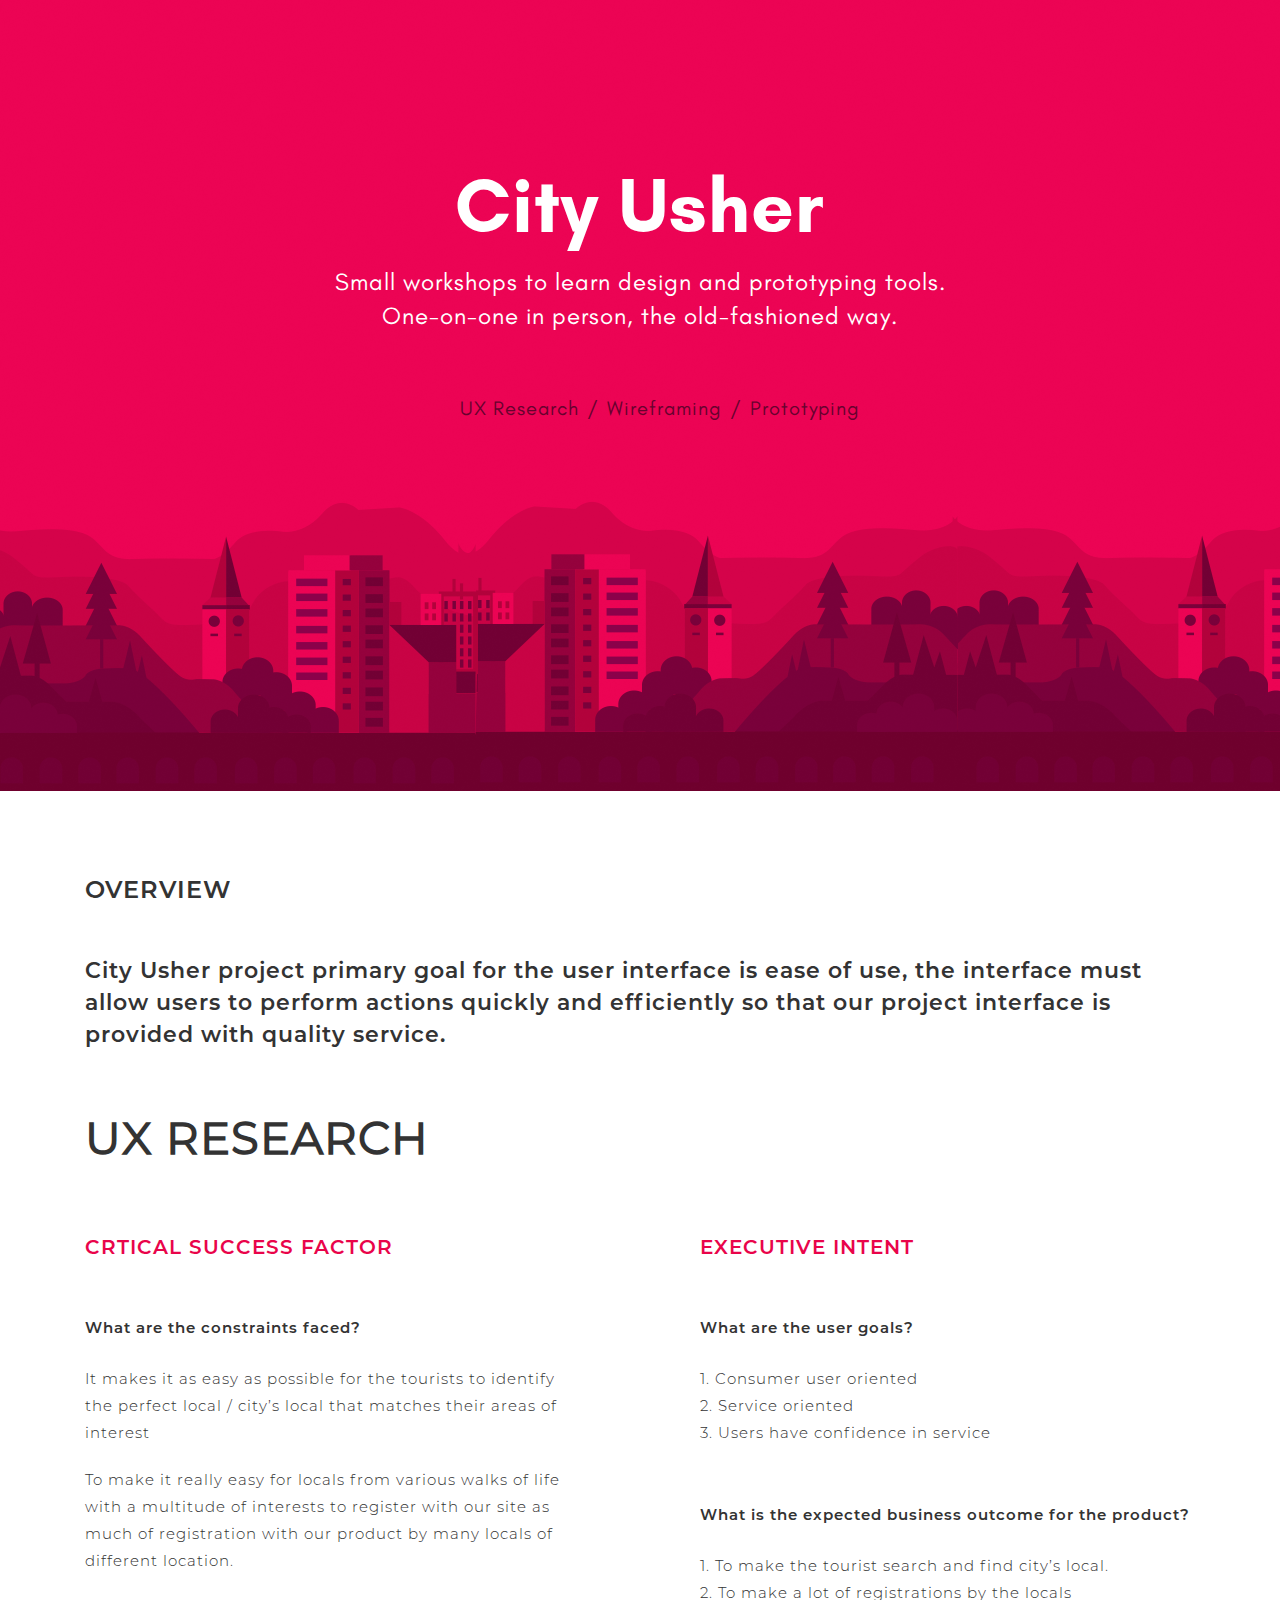
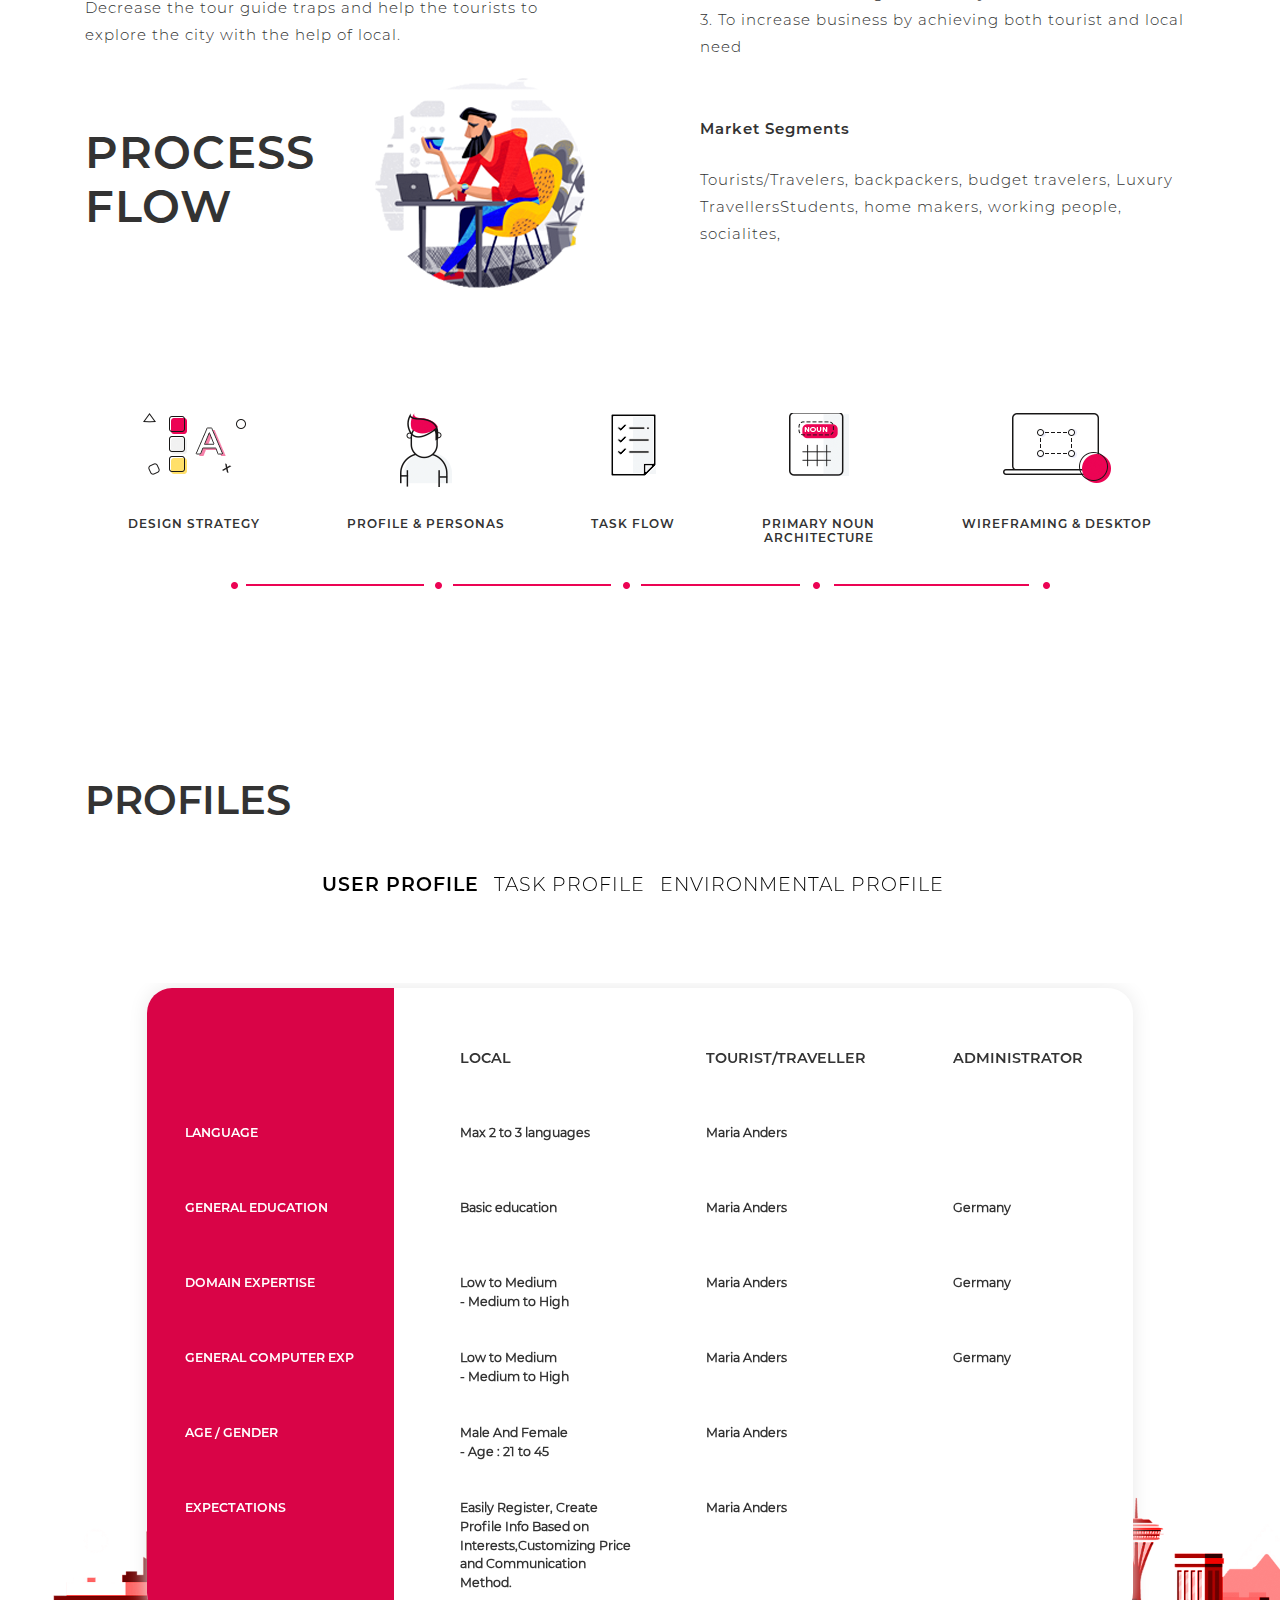
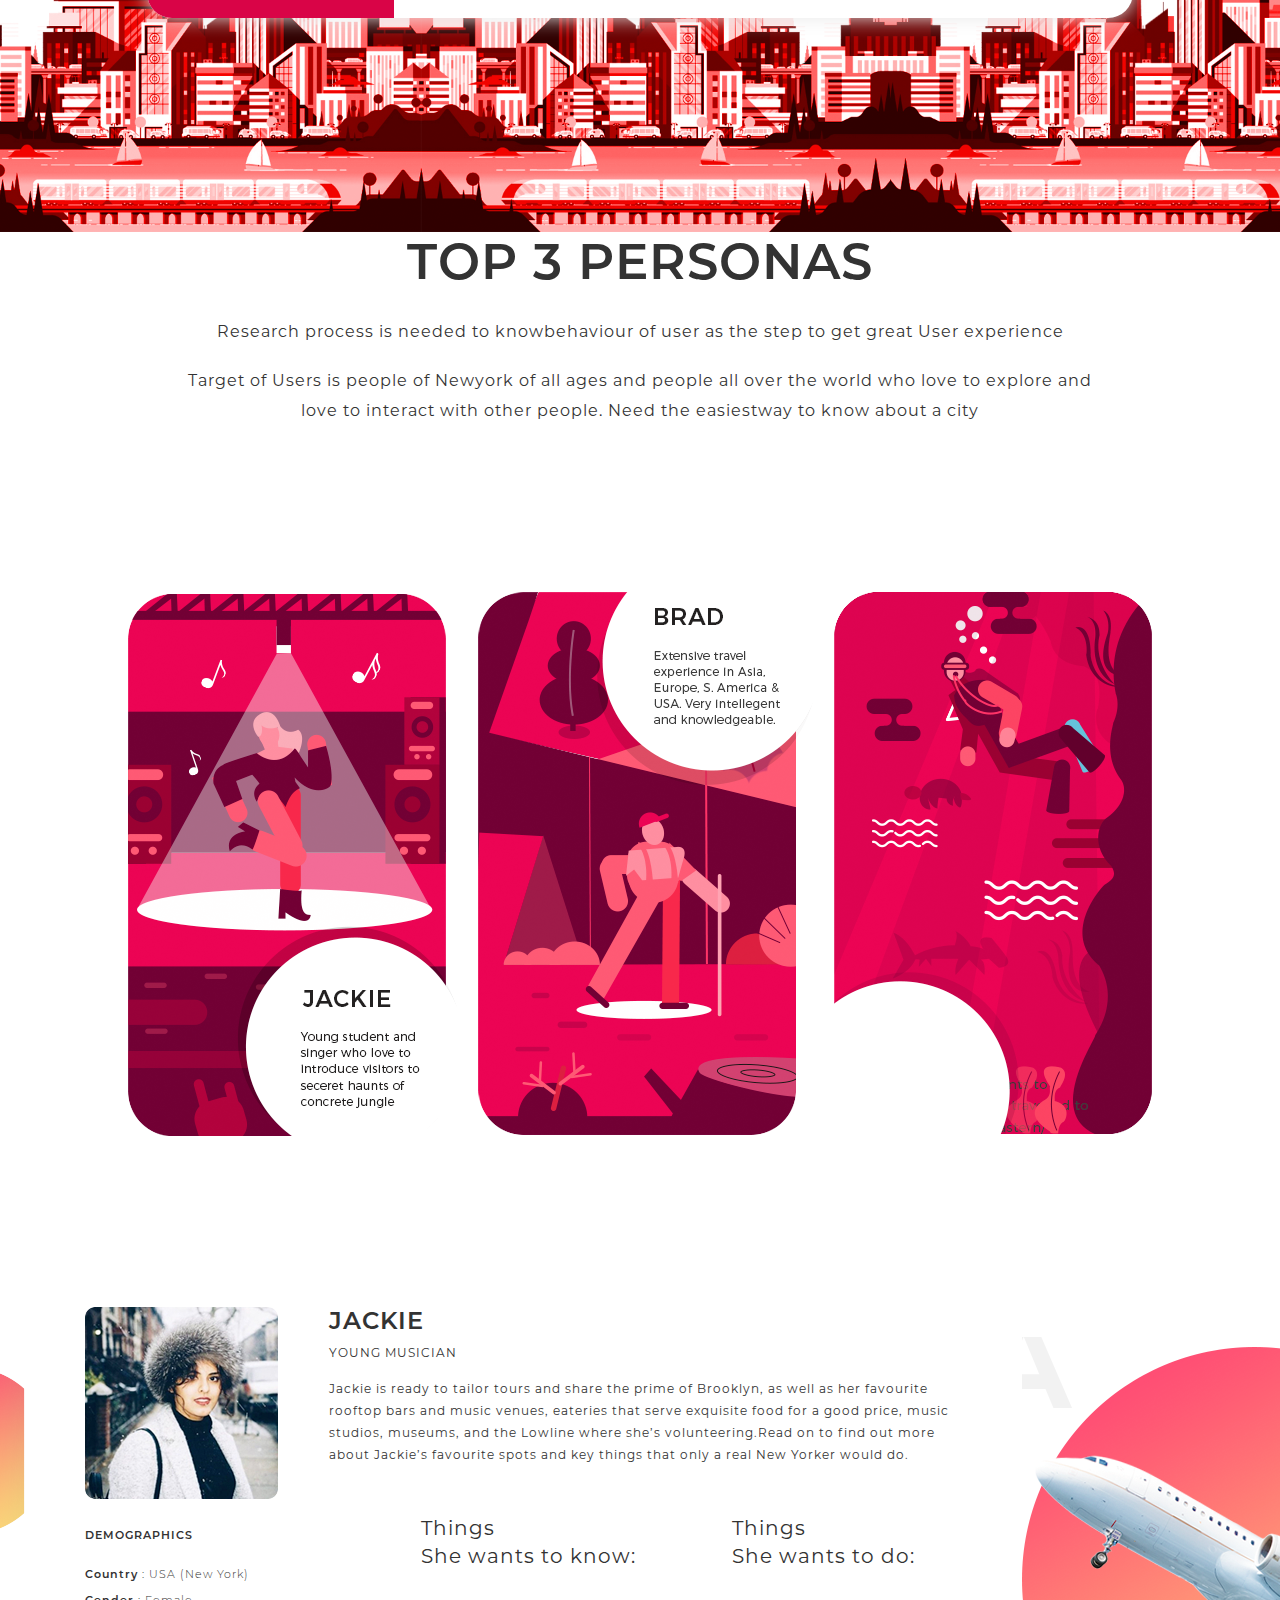
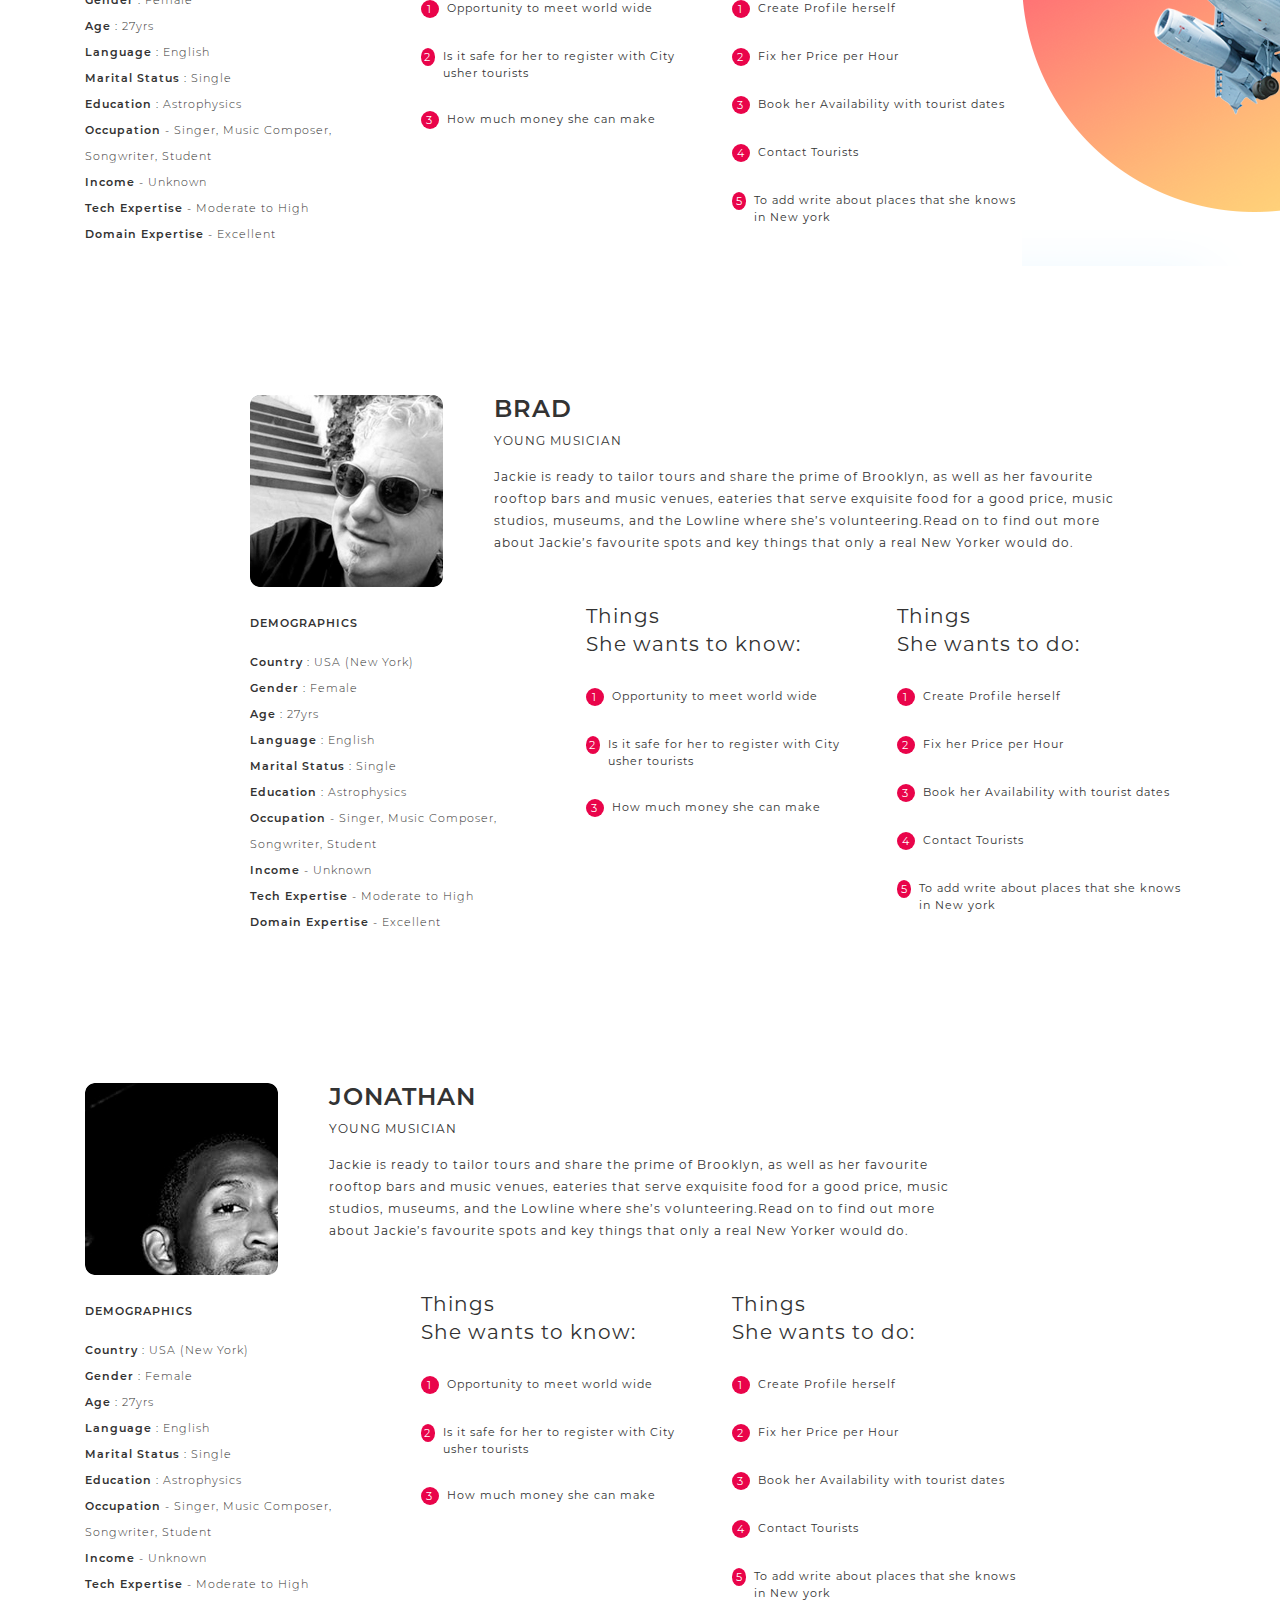
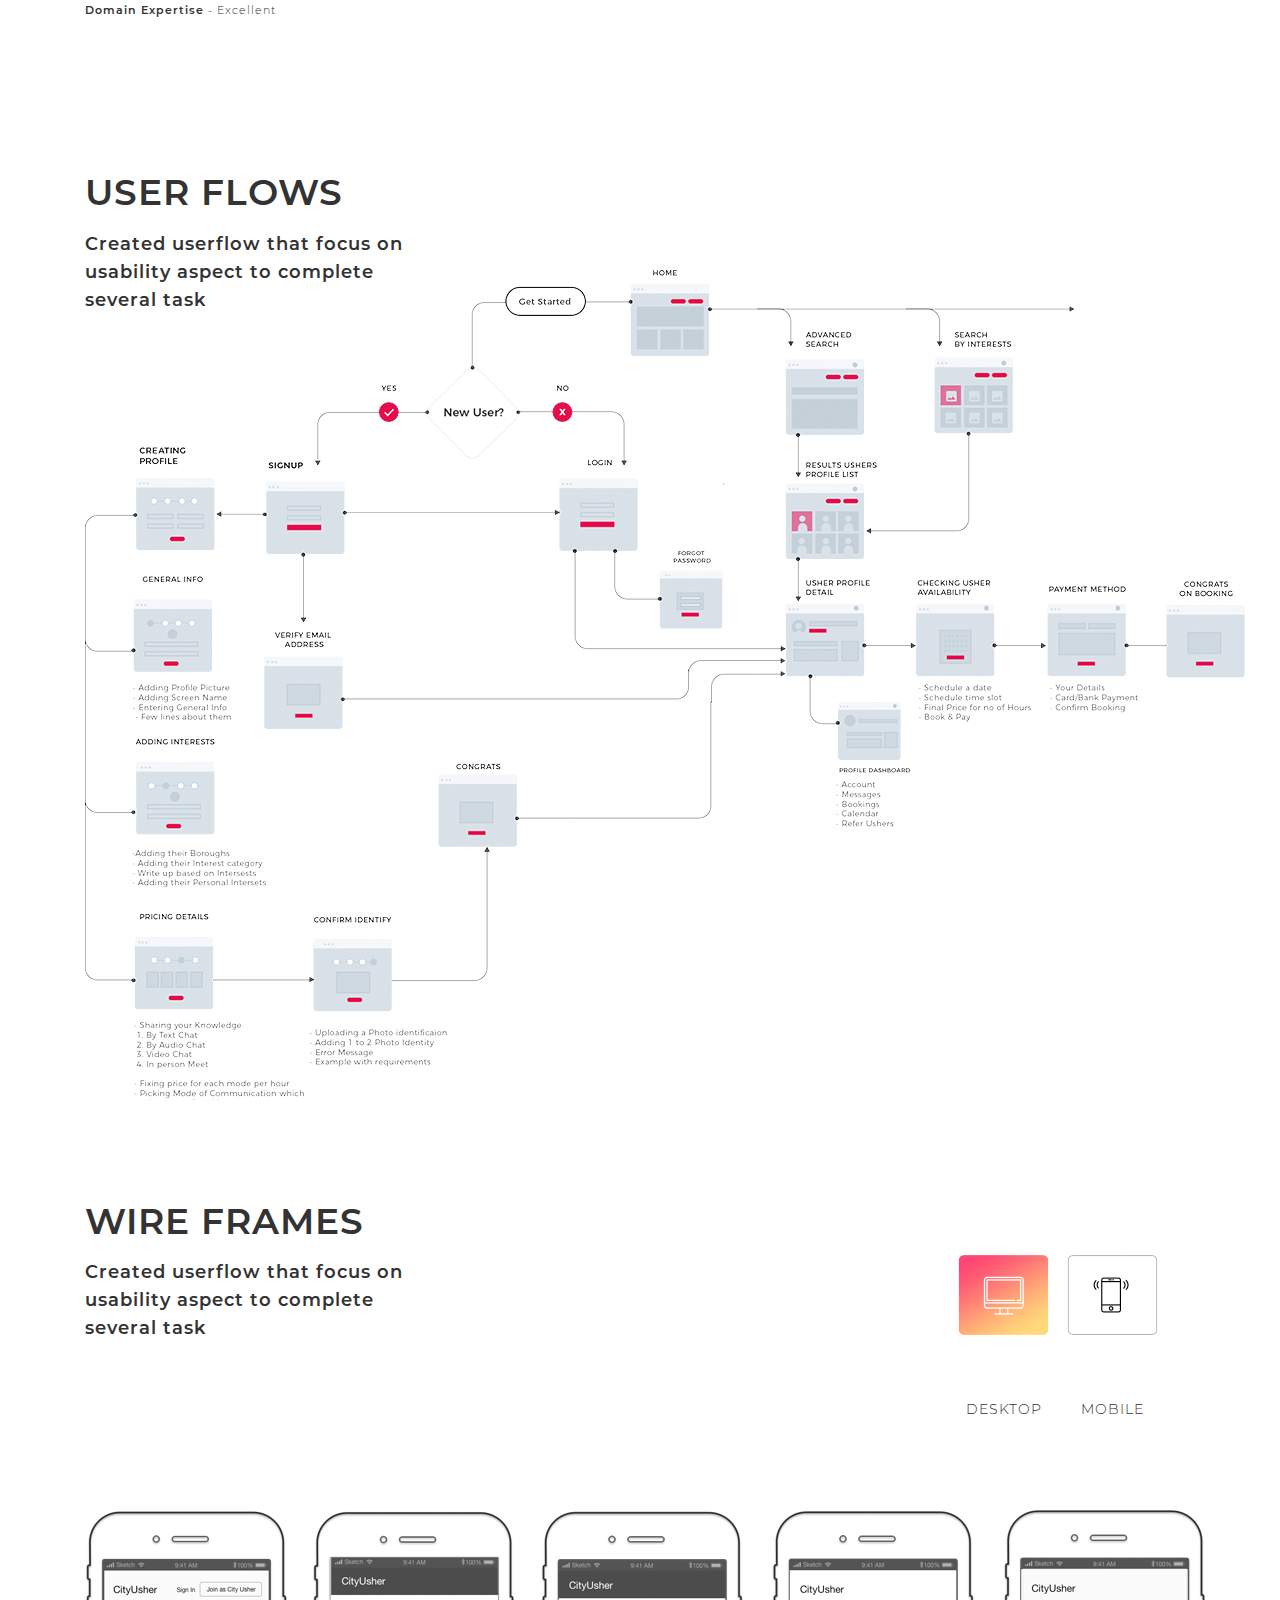
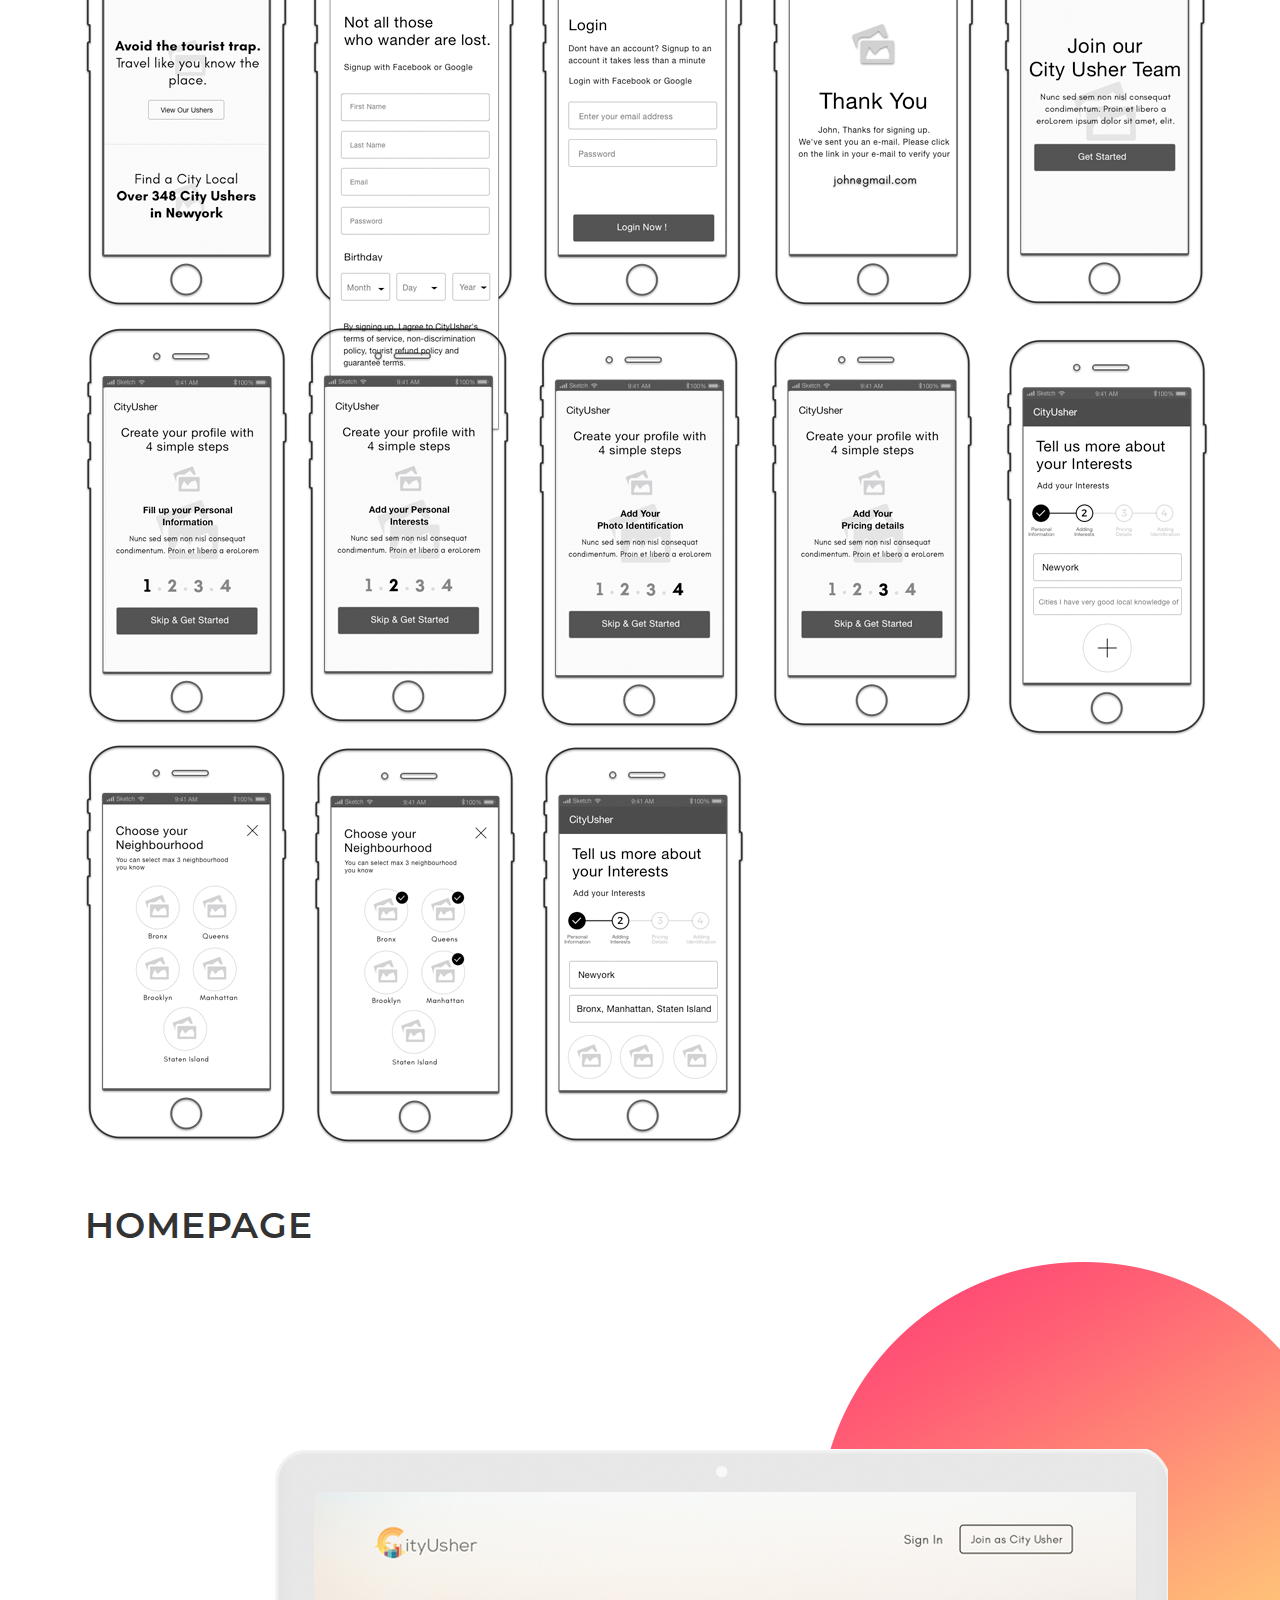
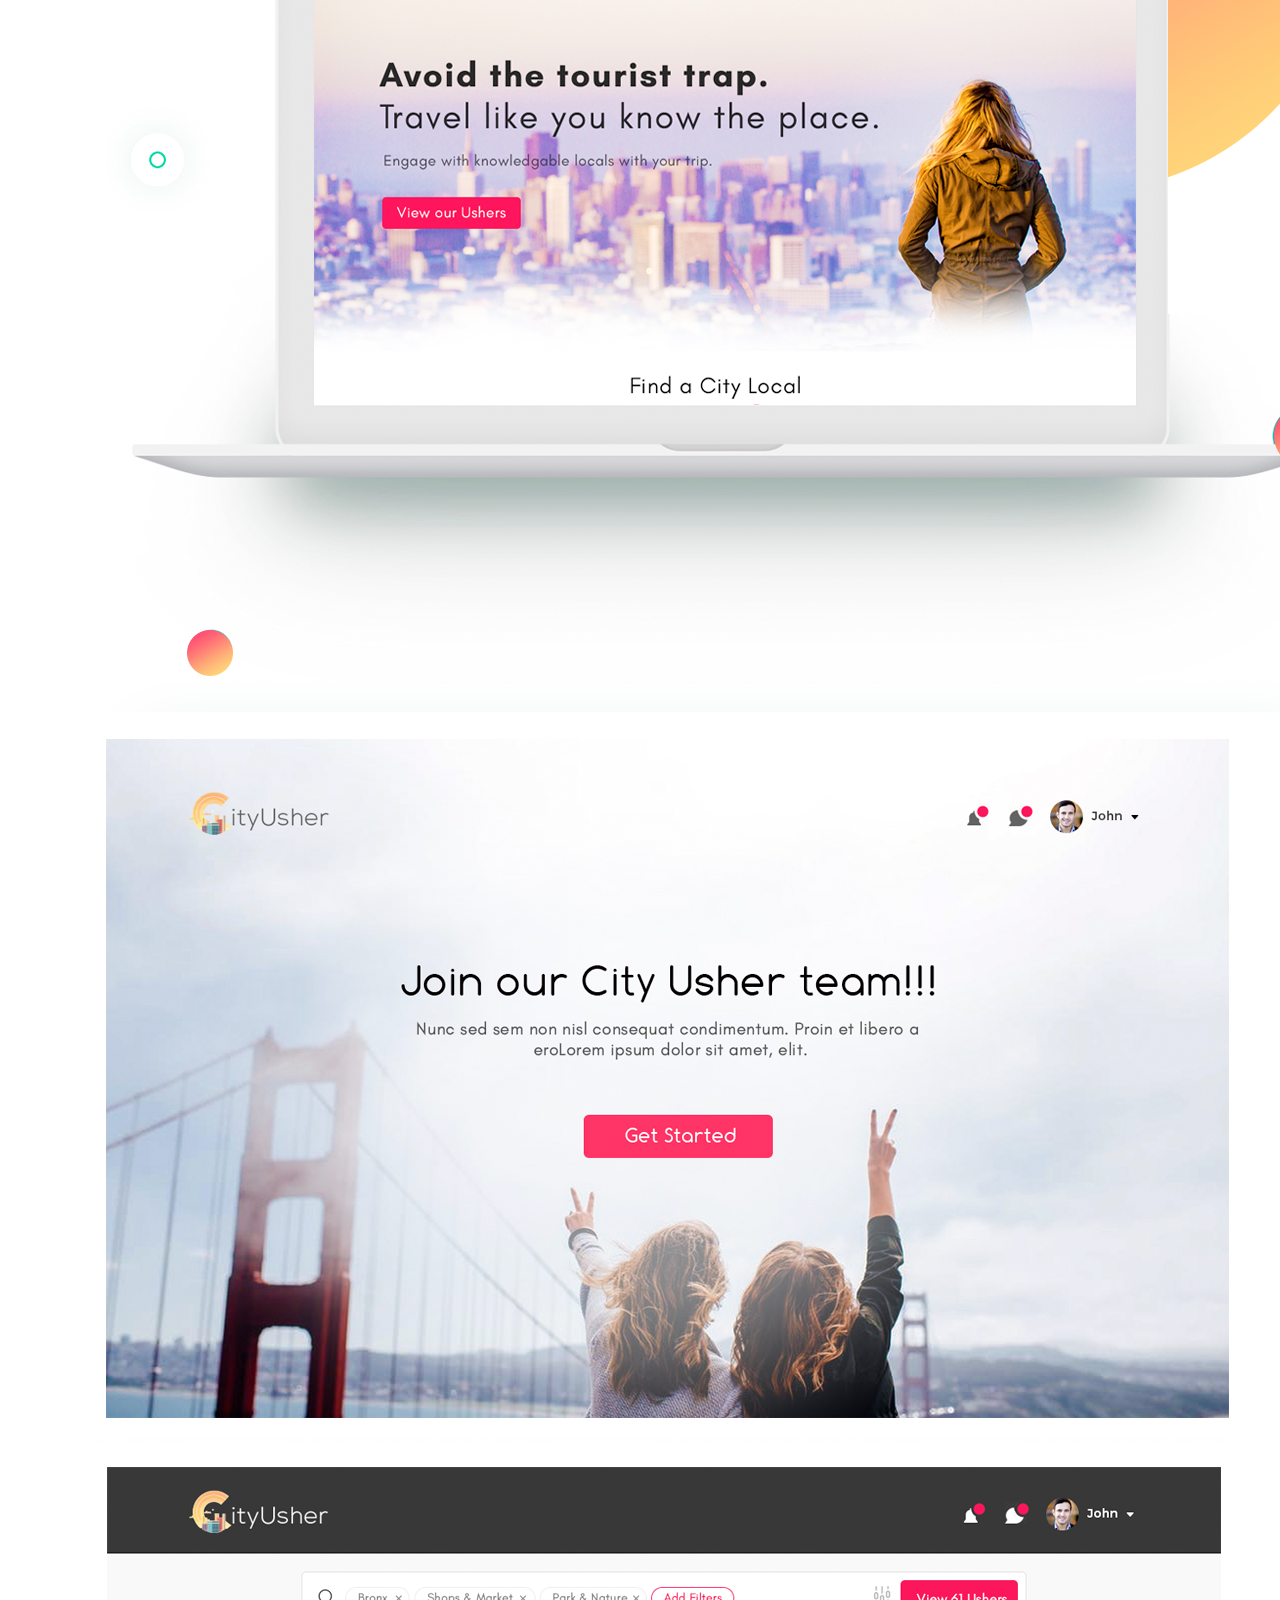
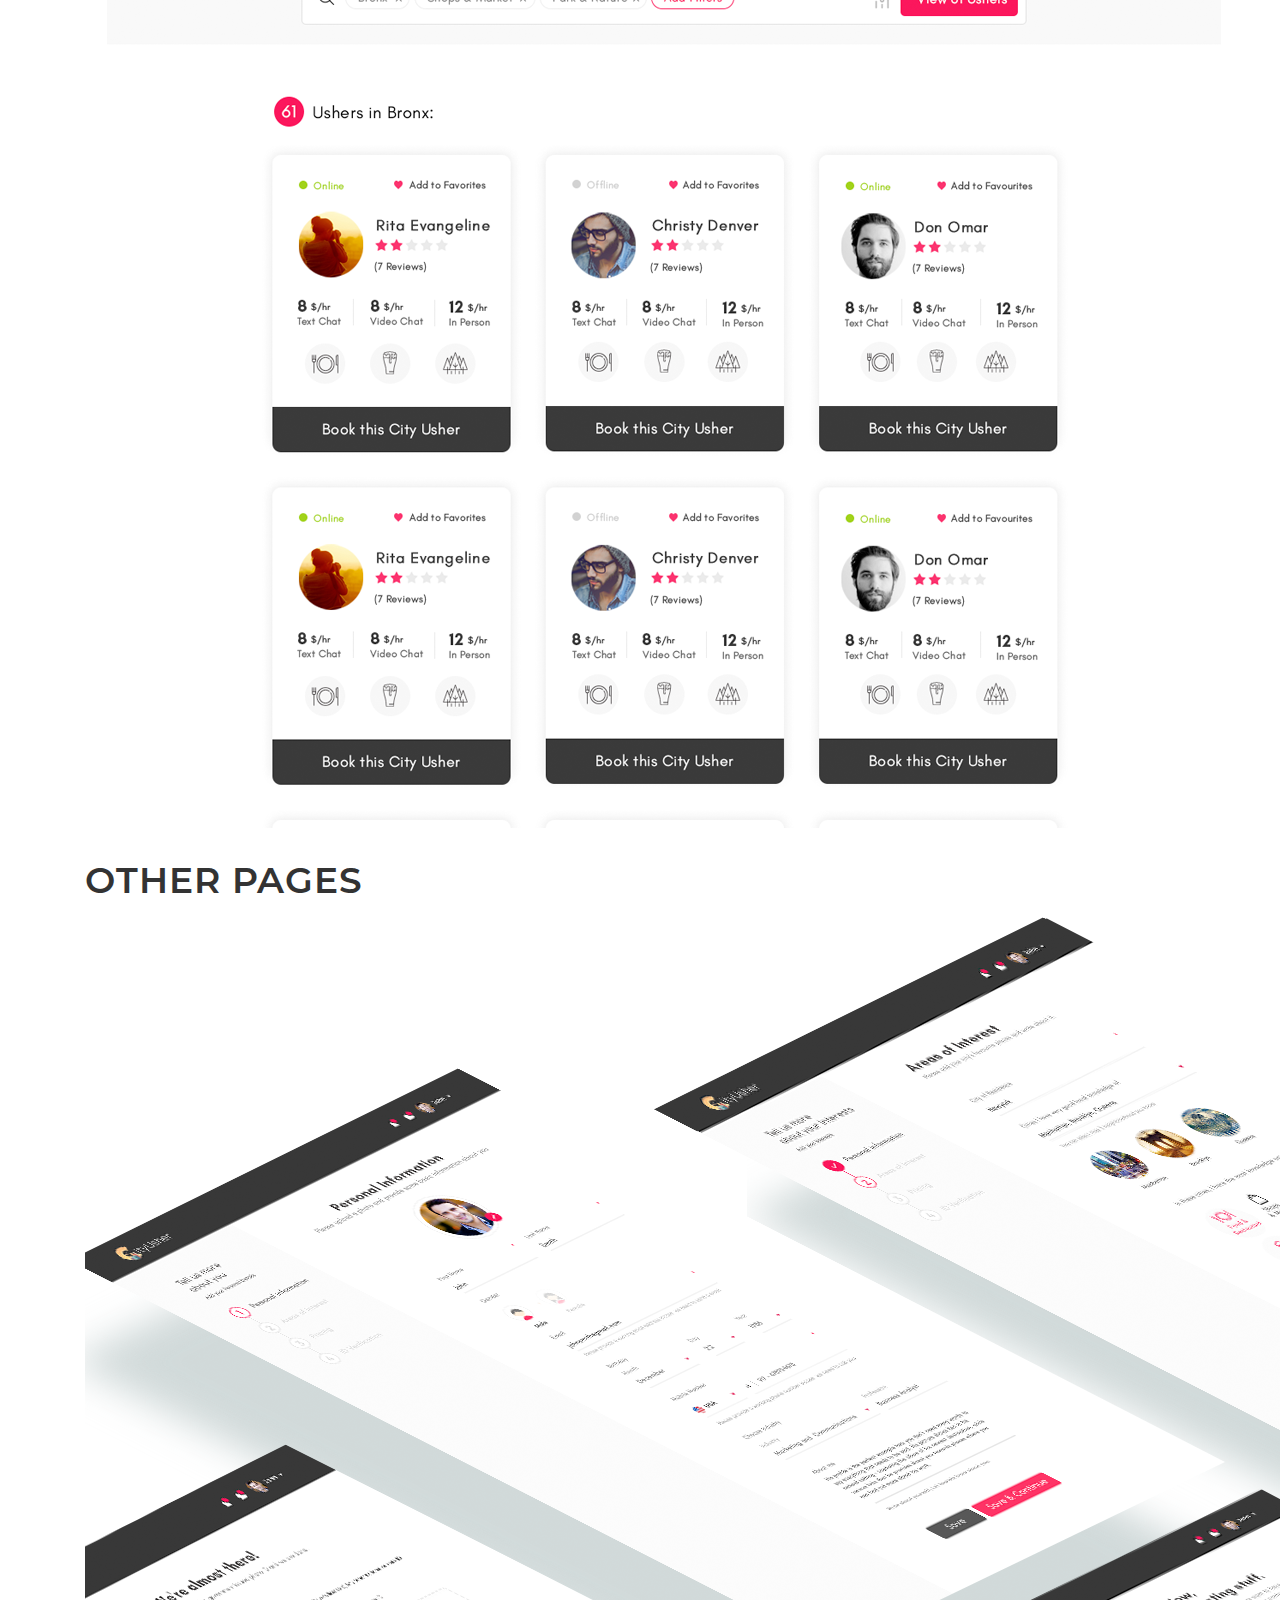
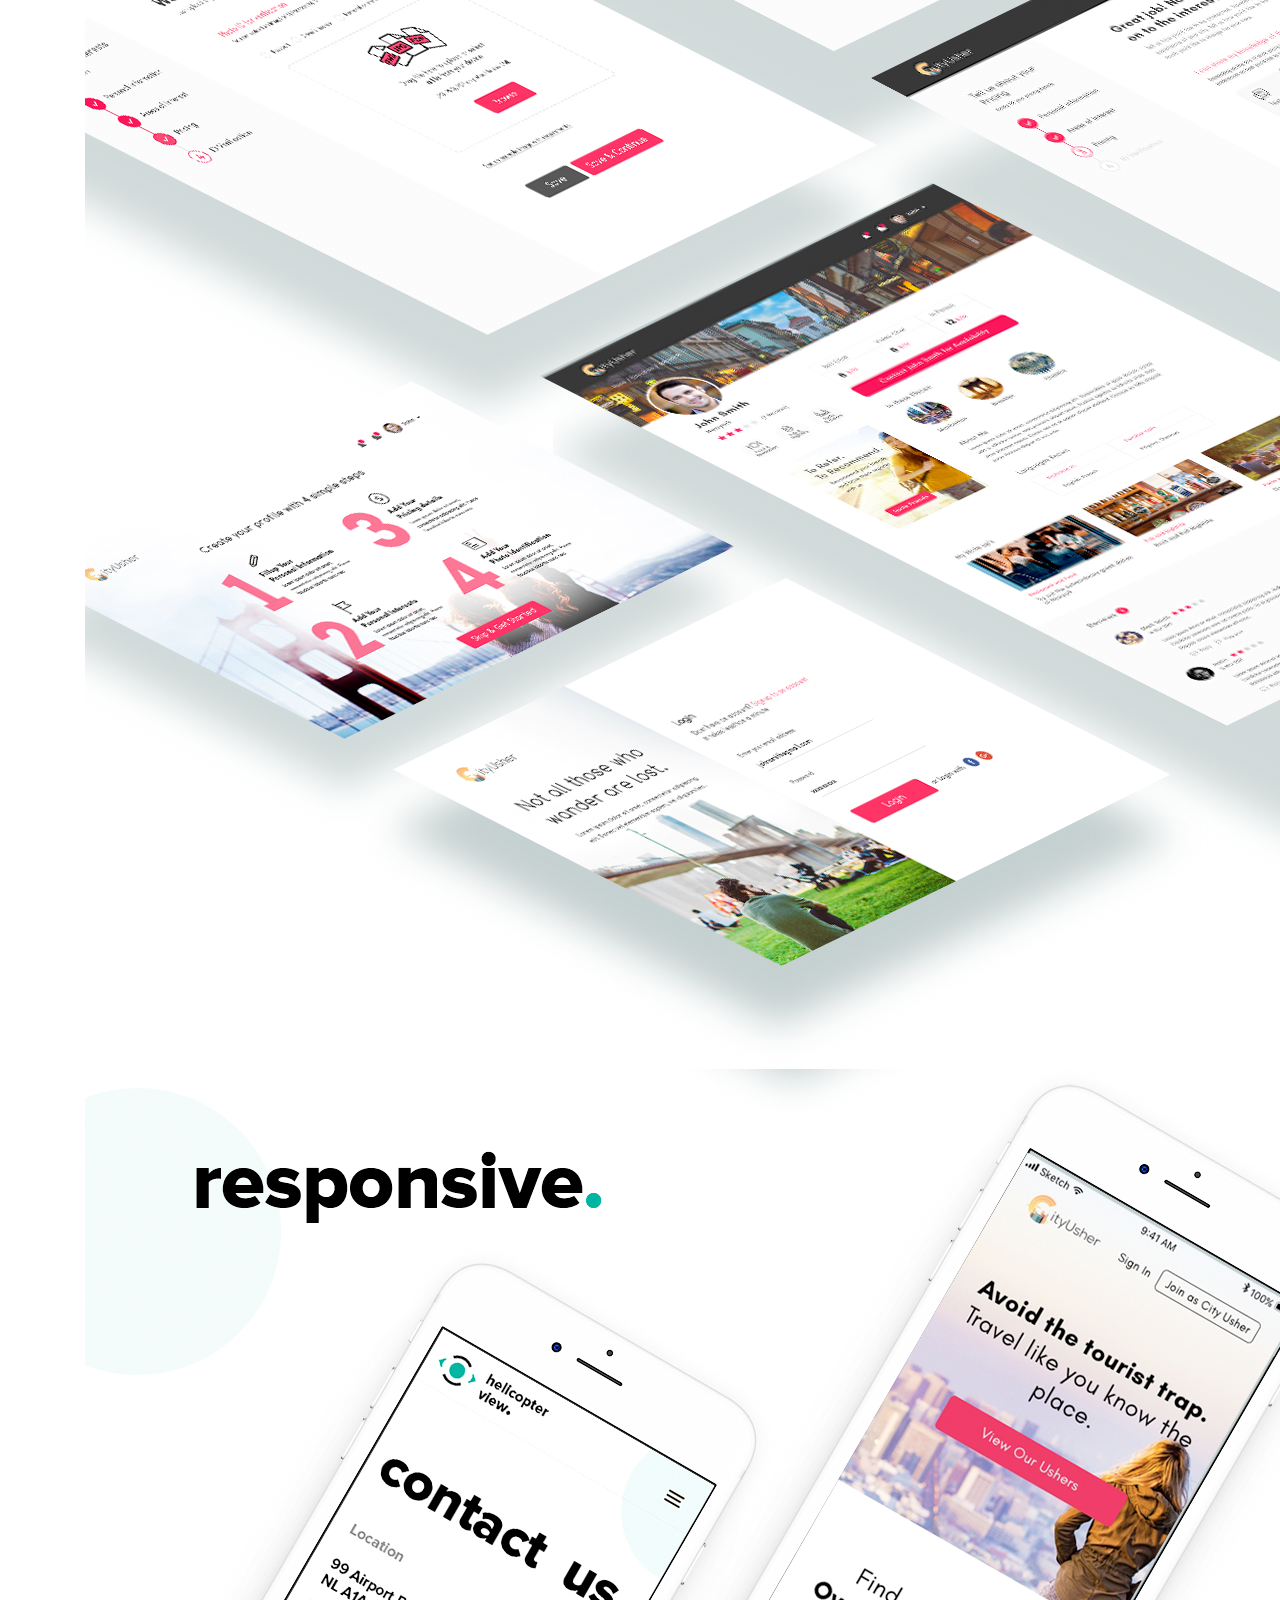
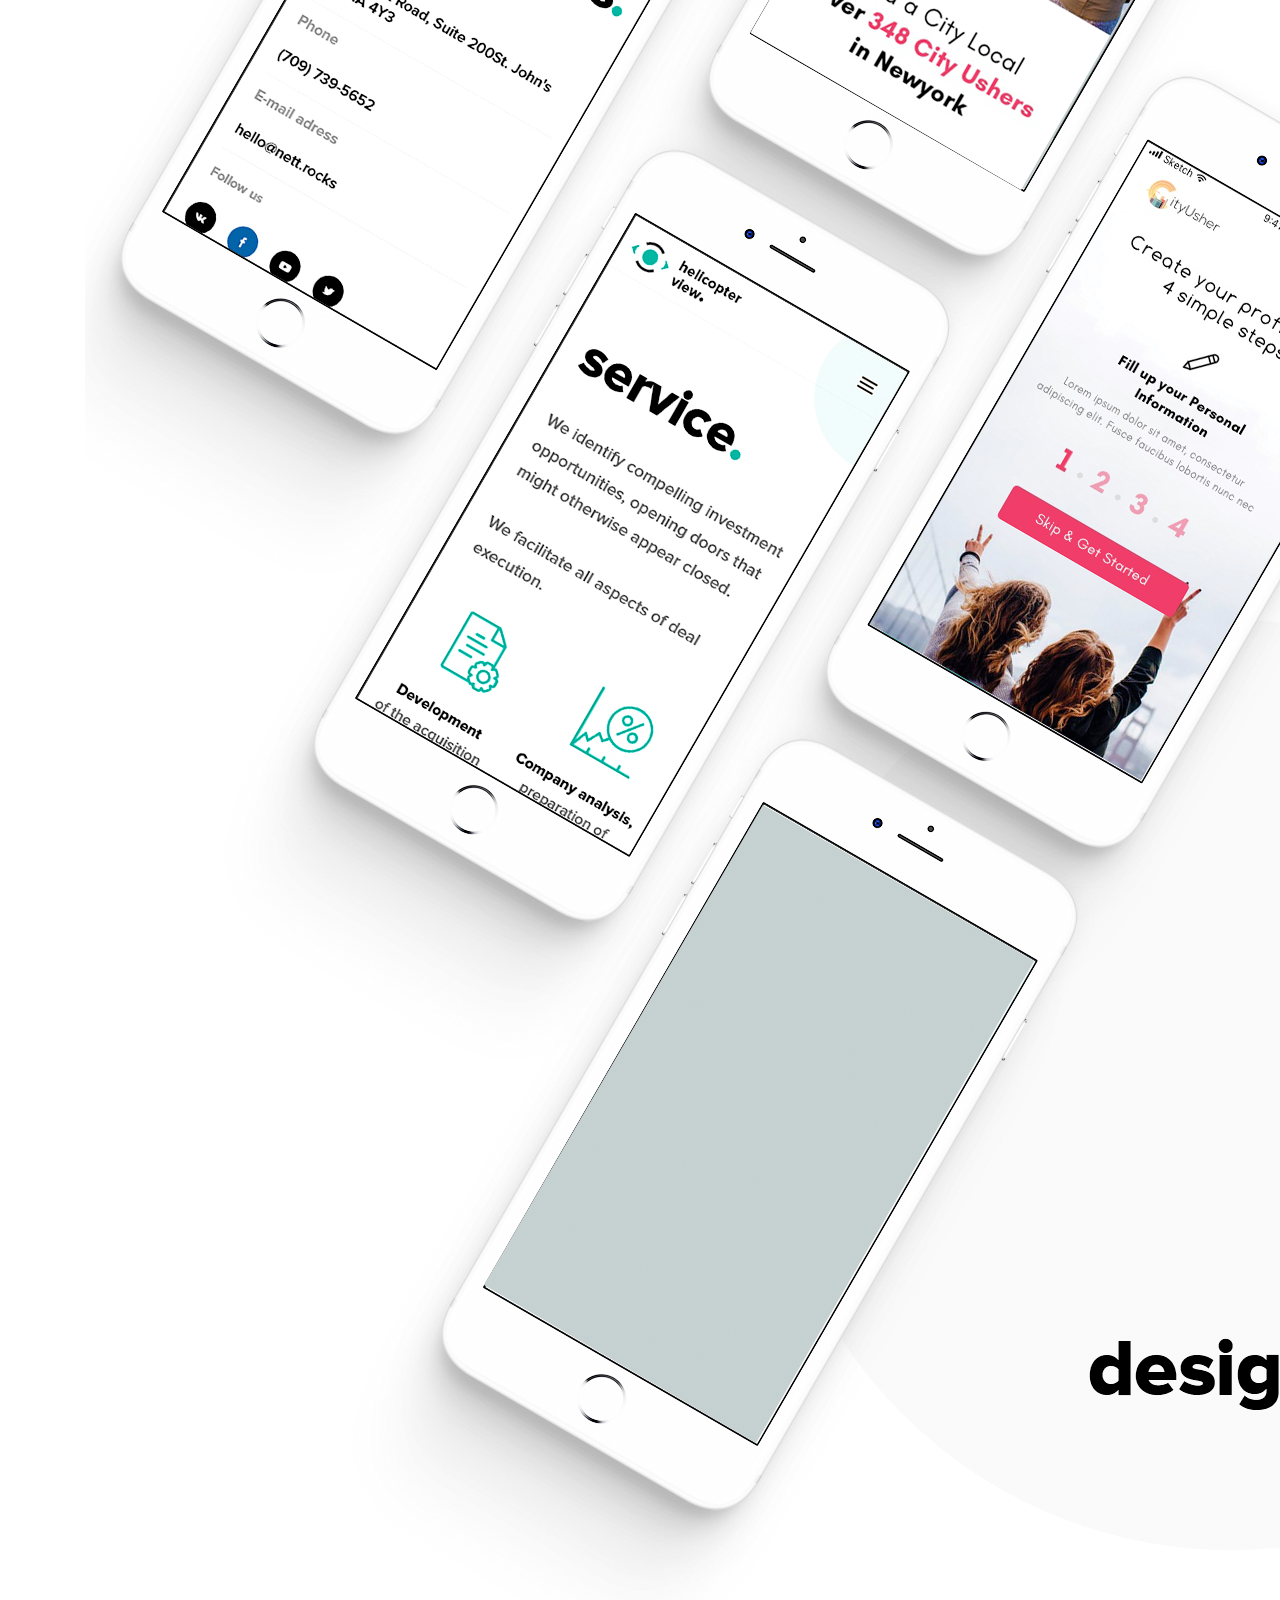
==== CityUsher.html @ 88b5f40a "Created a repo for martin's site dated 31-01-2018" ====
<!DOCTYPE html>
<html lang="en">

<head>
    <title></title>
    <meta charset="UTF-8">
    <meta name="viewport" content="width=device-width, initial-scale=1, shrink-to-fit=no">
    <link rel="stylesheet" href="assets/css/mdb.min.css">
    <link rel="stylesheet" href="assets/css/bootstrap-reboot.css">
    <link rel="stylesheet" href="assets/css/bootstrap.css">
    <link rel="stylesheet" href="assets/css/bootstrap-grid.min.css">
    <link rel="stylesheet" href="assets/css/global.css">
    <link rel="stylesheet" href="assets/css/CityUsher.css">
    <script src="assets/css/js/jquery-3.2.1.min.js"></script>
    <script src="https://cdnjs.cloudflare.com/ajax/libs/popper.js/1.12.6/umd/popper.min.js"></script>
    <script src="assets/css/js/mdb.min.js"></script>
    <script src="assets/css/js/bootstrap.js"></script>
    <script src="assets/css/js/global.js"></script>


</head>

<body>
    <div class="container-fluid topBanner section_1">
        <div class="container">
            <h1>City Usher</h1>
            <h5>Small workshops to learn design and prototyping tools.<br>One-on-one in person, the old-fashioned way.</h5>
            <ul class="clearfix">
            <li><a href="">UX Research</a></li>
            <li class="seperator">/</li>
            <li><a href="">Wireframing</a></li>
            <li class="seperator">/</li>           
            <li><a href="">Prototyping</a></li>
        </ul>
        </div>

    </div>
    <!-- section 1 ends here -->

    <!-- section 2 stars here -->    
    <div class="container section_2">
        <div class="row">
            <div class="col-md-12 col-sm-12 col-xs-12">
                    <div class="header_coop">
                            <h4>OVERVIEW</h4>
                            <p>City Usher project primary goal for the user interface is ease of use,
                                 the interface must allow users to perform actions quickly and efficiently so that our project interface 
                                 is provided with quality service. </p>
                                 <h1>UX RESEARCH</h1>
                    </div>
            </div>
                
        </div>
        <div class="row split_section">
                <div class="col-md-12 col-sm-12 col-xs-12 clearfix ">
                    <div class="col-md-6 col-sm-6 col-xs-6 split left no_padding">
                        <h1 class="content_header">CRTICAL SUCCESS FACTOR</h1>
                        <P class="content_title">What are the constraints faced?</P>
                        <p>It makes it as easy as possible for the tourists to identify the perfect local / city’s local that matches their areas of interest</p>
                        <p>To make it really easy for locals from various walks of life with a multitude of interests to register with our site as much of registration with our product by many locals of different location.</p>
                        <p>Decrease the tour guide traps and help the tourists to explore the city with the help of local.</p>
                        <div class="flex_div"><h1>PROCESS FLOW</h1> <span><img src="assets/images/cityUsher/steps.png" alt=""></span></div>
                    </div>
                    <div class="col-md-6 col-sm-6 col-xs-6 split right no_padding">
                            <h1 class="content_header">EXECUTIVE INTENT</h1>
                            <p class="content_title">What are the user goals?</p>
                            <p>1. Consumer user oriented </p>
                            <p>2. Service oriented</p>     
                            <p>3. Users have confidence in service</p>  
                            <p class="content_title">What is the expected business outcome for the product?</p>
                            <p>1. To make the tourist search and find city’s local.</p>
                            <p>2. To make a lot of registrations by the locals</p>
                            <p>3. To increase business by achieving both tourist and local need</p>
                            <p class="content_title">Market Segments</p>
                            <p>Tourists/Travelers, backpackers, budget travelers, Luxury TravellersStudents, home makers, working people, socialites,</p>
                            
                            
                    </div>
                    
                </div>
                    
            </div>
        
    </div>
    <!-- section 2 ends here -->

    <!-- section 3 starts here -->
<div class="container section_3">
    <div class="process_flow">
        <div class="process_item">
            <div class="img_wrap">
                <img src="assets/images/cityUsher/processFlow_1.png" alt="" class="img-responsive">
            </div>
            <h6>DESIGN STRATEGY</h6>            
        </div>
        <div class="process_item">
                <div class="img_wrap">
                        <img src="assets/images/cityUsher/processFlow_2.png" alt="" class="img-responsive">
                    </div>
            <h6>PROFILE &amp; PERSONAS</h6>
        </div>
        <div class="process_item">
                <div class="img_wrap">
                        <img src="assets/images/cityUsher/processFlow_3.png" alt="" class="img-responsive">
                    </div>
            <h6>TASK FLOW</h6>          
            
        </div>
        <div class="process_item">
                <div class="img_wrap">
                        <img src="assets/images/cityUsher/processFlow_4.png" alt="" class="img-responsive">
                    </div>
            <h6>PRIMARY NOUN <br> ARCHITECTURE</h6>            
        </div>
        <div class="process_item">
                <div class="img_wrap">
                        <img src="assets/images/cityUsher/processFlow_5.png" alt="" class="img-responsive">
                    </div>
            <h6>WIREFRAMING &amp; DESKTOP</h6>            
        </div>
    </div>
    <div class="underline">
    <img src="assets/images/cityUsher/process_underline.png" alt="">        
    </div>
</div>

<!-- section 3 ends here -->
<!-- section 3.5 starts here -->
<div class="slider_container container-fluid no_padding">
        <div class="container">
            <div class="header_slide">
                <h1>PROFILES</h1>
            </div>
<!-- carousel starts here -->

             <!--Carousel Wrapper-->
<div id="item-carousel" class="carousel slide carousel-fade" data-ride="carousel">
        <!--Indicators-->
        <ol class="carousel-indicators">
                <li data-target="#item-carousel" data-slide-to="0" class="active">
                    <h3>USER PROFILE</h3>
                </li>
                <li data-target="#item-carousel" data-slide-to="1">
                    <h3>TASK PROFILE</h3>
                </li>
                <li data-target="#item-carousel" data-slide-to="2">
                    <h3>ENVIRONMENTAL PROFILE</h3>
                   
                </li>
            </ol>
        <!--/.Indicators-->
        <!--Slides-->
        <div class="carousel-inner" role="listbox">
            <!--First slide-->
            <div class="carousel-item active">
                <table>
                  <tr class="heading_table">
                    <th></th>
                    <th>LOCAL</th>
                    <th>TOURIST/TRAVELLER</th>
                    <th>ADMINISTRATOR</th>
                  </tr>
                  <tr>
                    <td class="side_header_table">LANGUAGE</td>
                    <td>Max 2 to 3 languages</td>
                    <td>Maria Anders</td>
                    <td></td>
                  </tr>
                  <tr>
                    <td class="side_header_table">GENERAL EDUCATION</td>
                    <td>Basic education</td>
                    <td>Maria Anders</td>
                    <td>Germany</td>
                  </tr>
                  <tr>
                    <td class="side_header_table">DOMAIN EXPERTISE</td>
                    <td>Low to Medium <br>
                    - Medium to High</td>
                    <td>Maria Anders</td>
                    <td>Germany</td>
                  </tr>
                  <tr>
                    <td class="side_header_table">GENERAL COMPUTER EXP</td>
                    <td>Low to Medium <br>
                    - Medium to High</td>
                    <td>Maria Anders</td>
                    <td>Germany</td>
                  </tr>
                  <tr>
                    <td class="side_header_table">AGE / GENDER</td>
                    <td>Male And Female <br>
                    - Age : 21 to 45</td>
                    <td>Maria Anders</td>
                    <td></td>
                  </tr>
                  <tr>
                    <td class="side_header_table">EXPECTATIONS</td>
                    <td>Easily Register, Create Profile Info  Based on Interests,Customizing Price and Communication Method.</td>
                    <td>Maria Anders</td>
                    <td></td>
                  </tr>
                </table>
            </div>
            <!--/First slide-->
            <!--Second slide-->
            <div class="carousel-item">
                    <img class="d-block w-100" src="assets/images/1.jpg" alt="First slide">
                </div>
            <!--/Second slide-->
            <!--Third slide-->
            <div class="carousel-item">
                    <img class="d-block w-100" src="assets/images/2.jpg" alt="First slide">
                </div>
            <!--/Third slide-->
        </div>
        <!--/.Slides-->
        <!--Controls-->
        <a class="carousel-control-prev" href="#item-carousel" role="button" data-slide="prev">
            <span class="carousel-control-prev-icon" aria-hidden="true"></span>
            <span class="sr-only">Previous</span>
        </a>
        <a class="carousel-control-next" href="#item-carousel" role="button" data-slide="next">
            <span class="carousel-control-next-icon" aria-hidden="true"></span>
            <span class="sr-only">Next</span>
        </a>
        <!--/.Controls-->
    </div>
    <!--/.Carousel Wrapper-->
                </div>
                <!-- carousel ends here -->
        </div>
    </div>

    <!-- section 3.5 ends here -->
<!-- section 4 starts here -->
<div class="container section_4">
    <div class="margin_bottom">
            <h1>TOP 3 PERSONAS</h1>
            <h5>Research process is needed to knowbehaviour of user as the step to get great User experience</h5>
            <P>Target of Users is people of Newyork of all ages and people all over the world who love to explore and<br> love to interact 
                with other people. Need the easiestway to know about a city
            </P>
    </div>   
    <img src="assets/images/cityUsher/userProfile.png" alt="">
</div>
<!-- section 4 ends here -->

<!-- section 5 starts here -->
    <div class="container-fluid section_5">
        <div class="container pos_rel user_1">
            <div class="row persona">
                <div class="col-md-3 col-sm-3 col-xs-3 persona_image">
                    <img src="assets/images/cityUsher/jackie.png" alt="" class="img-responsive">
                </div>
                <div class="col-md-8 col-sm-8 col-xs-8 persona_text">
                    <h4>JACKIE</h4>
                    <p>YOUNG MUSICIAN</p>
                    <p>Jackie is ready to tailor tours and share the prime of Brooklyn, as well as her favourite rooftop bars and music 
                        venues, eateries that serve exquisite food for a good price, music studios, museums, and the Lowline where she’s 
                        volunteering.Read on to find out more about Jackie’s favourite spots and key things that only a real New Yorker would do.</p>
                 </div>
            </div>
            <div class="row bio_detail detail_1">
                <div class="demograph">
                    <h5>DEMOGRAPHICS</h5>
                        <p><span>Country</span> : USA (New York)</p>   
                        <p><span> Gender</span> : Female</p>
                        <p><span>Age</span> : 27yrs</p>
                        <p><span>Language</span> : English</p>
                        <p><span>Marital Status</span> : Single</p>
                        <p><span>Education</span> : Astrophysics</p>
                        <p><span>Occupation</span> - Singer, Music Composer, Songwriter, Student</p>
                        <p><span>Income</span> - Unknown</p>
                        <p><span>Tech Expertise</span> - Moderate to High</p>
                        <p><span>Domain Expertise</span> - Excellent</p>
                </div>
                <div class="toKnow">
                    <h4 class="title">Things<br> She wants to know:</h4>
                    <p><span class="count">1</span> Opportunity to meet world wide</p>
                    <p><span class="count">2</span> Is it safe for her to register with City usher tourists</p>
                    <p><span class="count">3</span> How much money she can make</p>
                </div>
                <div class="toDo">
                    <h4 class="title">Things
                        <br> She wants to do:</h4>
                    <p><span class="count">1</span> Create Profile herself</p>
                    <p><span class="count">2</span> Fix her Price per Hour</p>
                    <p><span class="count">3</span> Book her Availability with tourist dates</p>
                    <p><span class="count">4</span> Contact Tourists</p>
                    <p><span class="count">5</span> To add write about places that she knows in New york</p>
                </div>

            </div>
            <img class="first" src="assets/images/cityUsher/orangeCircle.png" alt="">
            <img class="two" src="assets/images/cityUsher/Aeroplane.png" alt="">           
             
        </div>

        <div class="container user_2">
            <div class="row persona">
                <div class="col-md-3 col-sm-3 col-xs-3 persona_image">
                    <img src="assets/images/brad_Prpic.png" alt="" class="img-responsive">
                </div>
                <div class="col-md-8 col-sm-8 col-xs-8 persona_text">
                    <h4>BRAD</h4>
                    <p>YOUNG MUSICIAN</p>
                    <p>Jackie is ready to tailor tours and share the prime of Brooklyn, as well as her favourite rooftop bars and music
                        venues, eateries that serve exquisite food for a good price, music studios, museums, and the Lowline where
                        she’s volunteering.Read on to find out more about Jackie’s favourite spots and key things that only a real
                        New Yorker would do.</p>
                </div>
            </div>
            <div class="row bio_detail detail_1">
                <div class="demograph">
                    <h5>DEMOGRAPHICS</h5>
                    <p>
                        <span>Country</span> : USA (New York)</p>
                    <p>
                        <span> Gender</span> : Female</p>
                    <p>
                        <span>Age</span> : 27yrs</p>
                    <p>
                        <span>Language</span> : English</p>
                    <p>
                        <span>Marital Status</span> : Single</p>
                    <p>
                        <span>Education</span> : Astrophysics</p>
                    <p>
                        <span>Occupation</span> - Singer, Music Composer, Songwriter, Student</p>
                    <p>
                        <span>Income</span> - Unknown</p>
                    <p>
                        <span>Tech Expertise</span> - Moderate to High</p>
                    <p>
                        <span>Domain Expertise</span> - Excellent</p>
                </div>
                <div class="toKnow">
                    <h4 class="title">Things
                        <br> She wants to know:</h4>
                    <p>
                        <span class="count">1</span> Opportunity to meet world wide</p>
                    <p>
                        <span class="count">2</span> Is it safe for her to register with City usher tourists</p>
                    <p>
                        <span class="count">3</span> How much money she can make</p>
                </div>
                <div class="toDo">
                    <h4 class="title">Things
                        <br> She wants to do:</h4>
                    <p>
                        <span class="count">1</span> Create Profile herself</p>
                    <p>
                        <span class="count">2</span> Fix her Price per Hour</p>
                    <p>
                        <span class="count">3</span> Book her Availability with tourist dates</p>
                    <p>
                        <span class="count">4</span> Contact Tourists</p>
                    <p>
                        <span class="count">5</span> To add write about places that she knows in New york</p>
                </div>
        
            </div>
        
        </div>

        <div class="container user_3">
            <div class="row persona">
                <div class="col-md-3 col-sm-3 col-xs-3 persona_image">
                    <img src="assets/images/cityUsher/jonathan.png" alt="" class="img-responsive">
                </div>
                <div class="col-md-8 col-sm-8 col-xs-8 persona_text">
                    <h4>JONATHAN</h4>
                    <p>YOUNG MUSICIAN</p>
                    <p>Jackie is ready to tailor tours and share the prime of Brooklyn, as well as her favourite rooftop bars and music
                        venues, eateries that serve exquisite food for a good price, music studios, museums, and the Lowline where
                        she’s volunteering.Read on to find out more about Jackie’s favourite spots and key things that only a real
                        New Yorker would do.</p>
                </div>
            </div>
            <div class="row bio_detail detail_1">
                <div class="demograph">
                    <h5>DEMOGRAPHICS</h5>
                    <p>
                        <span>Country</span> : USA (New York)</p>
                    <p>
                        <span> Gender</span> : Female</p>
                    <p>
                        <span>Age</span> : 27yrs</p>
                    <p>
                        <span>Language</span> : English</p>
                    <p>
                        <span>Marital Status</span> : Single</p>
                    <p>
                        <span>Education</span> : Astrophysics</p>
                    <p>
                        <span>Occupation</span> - Singer, Music Composer, Songwriter, Student</p>
                    <p>
                        <span>Income</span> - Unknown</p>
                    <p>
                        <span>Tech Expertise</span> - Moderate to High</p>
                    <p>
                        <span>Domain Expertise</span> - Excellent</p>
                </div>
                <div class="toKnow">
                    <h4 class="title">Things
                        <br> She wants to know:</h4>
                    <p>
                        <span class="count">1</span> Opportunity to meet world wide</p>
                    <p>
                        <span class="count">2</span> Is it safe for her to register with City usher tourists</p>
                    <p>
                        <span class="count">3</span> How much money she can make</p>
                </div>
                <div class="toDo">
                    <h4 class="title">Things
                        <br> She wants to do:</h4>
                    <p>
                        <span class="count">1</span> Create Profile herself</p>
                    <p>
                        <span class="count">2</span> Fix her Price per Hour</p>
                    <p>
                        <span class="count">3</span> Book her Availability with tourist dates</p>
                    <p>
                        <span class="count">4</span> Contact Tourists</p>
                    <p>
                        <span class="count">5</span> To add write about places that she knows in New york</p>
                </div>
        
            </div>
        
        </div>
    </div>
<!-- section 5 ends here -->

<!-- section 6 starts here -->

<!-- section 6 ends here -->

<!-- section 7 starts here -->
<div class="userFlow container section_7">
    <div class="row flow">
        <div class="col-md-4 col-sm-4 col-xs-6">
            <h1>USER FLOWS</h1>
            <P>Created userflow that focus on usability aspect to complete several task</P>
        </div>
        <div class="col-md-12 col-sm-12 col-xs-12">
            <img src="assets/images/cityUsher/workFlowChart.png" alt="" class="img-responsive">
        </div>
    </div>
    <div class="row wireFrames">
        <div class="col-md-4 col-sm-4 col-xs-6">
            <h1>WIRE FRAMES</h1>
            <P>Created userflow that focus on usability aspect to complete several task</P>
        </div>
    <div class="col-md-5 col-sm-5 col-xs-5"></div>
        <div class="col-md-3 col-sm-4 col-xs-6">
            <ul class="clearfix">
                <li>
                    <img src="assets/images/cityUsher/toggleDesktop.png" alt="">
                    <p class="caption">DESKTOP</p>
                </li>
                <li>
                    <img src="assets/images/cityUsher/toggleMobile.png" alt="">
                    <p class="caption">MOBILE</p>
                </li>
            </ul>
        </div>
        <div class="col-md-12 col-sm-12 col-xs-12">
            <img src="assets/images/cityUsher/mobilleWireFrame.png" alt="" class="img-responsive">
        </div>
    </div>
<div class="row homepage">
    <div class="col-md-4 col-sm-4 col-xs-6">
        <h1>HOMEPAGE</h1>
    </div>
    <div class="col-md-12 col-sm-12 col-xs-12">
        <img src="assets/images/Mac_1.png" alt="" class="img-responsive">
        <img src="assets/images/Screen_1.png" alt="" class="img-responsive">
        <img src="assets/images/Screen_2.png" alt="" class="img-responsive">


 
    </div>
</div>
<div class="row otherPages">
    <div class="col-md-4 col-sm-4 col-xs-6">
        <h1>OTHER PAGES</h1>
    </div>
    <div class="col-md-12 col-sm-12 col-xs-12">
        <img src="assets/images/All-screens.png" alt="" class="img-responsive">
<img src="assets/images/cityUsher/mycoop_responsiveDesign.png" alt="" class="img-responsive">



    </div>
</div>

</div>
<!-- section 7 ends here -->


</body>

</html>
---- assets/css/global.css ----
@font-face {
    font-family: 'Montserrat-Bold';
    src: url('fonts/Montserrat-Bold.otf');
}

@font-face {
    font-family: 'Montserrat-Regular';
    src: url('fonts/Montserrat-Regular.otf');
}

@font-face {
    font-family: 'Montserrat-Light';
    src: url('fonts/Montserrat-Light.otf');
}

@font-face {
    font-family: 'Montserrat-SemiBold';
    src: url('fonts/Montserrat-SemiBold.otf');
}

@font-face {
    font-family: 'GlacialIndifference-Regular';
    src: url('fonts/GlacialIndifference-Regular.otf');
}

@font-face {
    font-family: 'GlacialIndifference-Bold';
    src: url('fonts/GlacialIndifference-Bold.otf');
}

body {
    font-family: 'GlacialIndifference-Regular';
    overflow-x: hidden;
}
.no_padding{
    padding: 0;
}
.no_margin{
    margin: 0;
}
.no_animation *{
    -webkit-transition: none !important;
    -moz-transition: none !important;
    -ms-transition: none !important;
    -o-transition: none !important;
}
.pos_rel {
    position: relative;
}

.top_banner.full_bg {
    min-height: 100vh;
    min-width: 100vw;
    background: url('../images/bg.png') center no-repeat;
    background-size: 100% 100%;
    position: relative;
    margin-bottom: 100px;
}

.no_padding {
    padding: 0;
}

.break {
    display: block;
}

.strong {
    font-family: 'Montserrat-Regular';
}

.header {
    margin: 0 auto;
    color: #333;
    position: absolute;
    max-width: 500px;
    padding-left: 90px;
    left: 0;
    right: 0;
    top: 33%;
    transform: translateY(-50%);
}

.header h4 {
    font-size: 30px;
    letter-spacing: 1px;
    font-family: 'GlacialIndifference-Regular';
    line-height: 40px;
    color: #333
}

.header h4 .strong {
    color: #444;
}

.header h1 {
    font-size: 80px;
    font-family: 'GlacialIndifference-Regular';
    color: #444;
}

.top_banner .my_pic {
    position: absolute;
    top: calc(100% - 321px);
    left: 50%;
    border-radius: 50%;
    transform: translateX(-50%);
    overflow: hidden;
}
.overlay_image{
    position: absolute;
    bottom: 0;
    right: 0;
    left: 90px;
    margin-left: auto;
    margin-right: auto;
    transition: all 0.4s ease-out 0.35s;  
}
.underlay_image{
    transition: all 0.3s ease-in;
}
.no_animation .overlay_image{
    transform: translateY(100%);
}
.no_animation .underlay_image{
    transform: scale(0)
}
.vertical_text {
    writing-mode: tb;
    transform: rotate(180deg);
    font-size: 18px;
    letter-spacing: 1px;
    min-height: 100vh;
    text-align: center;
}

.vertical_text a {
    color: inherit;
    text-decoration: none;
}

.vertical_social {
    position: absolute;
    right: 0;
    top: 50%;
    transform: translateY(-50%);
}

.social_icons_wrap {
    padding-left: 0;
}

.social_icons_wrap .social_icons {
    list-style: none;
    margin-bottom: 30px;
}

.social_icons_wrap .social_icons img {
    width: 32px;
}

.transition_div div {
    text-align: center
}

.transition_div img {
    width: 18px;
    margin-top: 5px;
    margin-bottom: 10px;
}

.transition_div h4 {
    font-size: 22px;
    color: #333;
    letter-spacing: 1px;
    font-family: 'Montserrat-Regular';
}

.carousel_container {
    margin-top: 75px;
    margin-bottom: 75px;
}

#item-carousel {
    padding-top: 25px;
}

.carousel-item .wrap {
    display: flex;
}

.info {
    float: left;
    flex: 1;
    margin: auto;
}

.info-img {
    float: right;
}

.info {
    font-family: 'Montserrat-Regular';
}

.info h1 {
    font-family: 'Montserrat-SemiBold';
    text-transform: uppercase;
    font-size: 36px;
    color: #333;
    margin-bottom: 25px;
    letter-spacing: 1px;
}

.info h6 {
    font-family: 'Montserrat-SemiBold';
    color: #333;
    letter-spacing: 1px;
    margin-top: 40px;
    font-size: 1.1rem;
}

.info h6 a {
    color: #333;
    text-decoration: none;
}

#item-carousel .carousel-indicators li {
    text-indent: 0;
    cursor: pointer;
    margin-right: 15px;
}

ol.carousel-indicators {
    position: absolute;
    bottom: 25px;
    margin: 0;
    left: 0;
    right: 0;
    width: auto;
}

ol.carousel-indicators li,
ol.carousel-indicators li.active {
    float: left;
    width: 35px;
    margin: 0;
    border-radius: 0;
    border: 0;
    background: transparent;
}

#item-carousel .carousel-indicators img {
    width: 13px;
    cursor: pointer;
}

#item-carousel .carousel-indicators li img:nth-child(2) {
    /* display: none; */
    position: absolute;
    top:7px;
    opacity: 0;
    transition: opacity 0.5s;
}

#item-carousel .carousel-indicators li.active>img:first-child {
    /* display: none; */
    opacity: 0;
    transition: opacity 0.5s;
}

#item-carousel .carousel-indicators li.active img:nth-child(2) {
    /* display: initial; */
    opacity: initial;
    transition: opacity 0.5s;
}

.info p {
    line-height: 28px;
    letter-spacing: 1px;
    width: 78%;
    margin-bottom: 25px;
}

.info ul {
    padding-left: 0;
}

.info li {
    list-style: none;
    letter-spacing: 1px;
    margin-bottom: 10px;
}

.info li img {
    width: 18px;
    margin-top: -3px;
    padding-right: 10px;
}
---- assets/css/CityUsher.css ----
body{
    color: #333;
    overflow-x: hidden;
}
/* section 1 stars here */

.topBanner{
    background: url('../images/cityUsher/topBanner.png') 0 0; 
}
.topBanner .container{
    min-height: 791px;
    color: #fff;
    font-family: 'GlacialIndifference-Regular';
    text-align: center;
    letter-spacing: 1px;
}
.topBanner .container h1{
    font-family: 'GlacialIndifference-Bold';
    font-size: 75px;
    padding-top: 160px;
    margin-bottom: 15px;
}
.topBanner .container h5{
    font-size: 24px;
    line-height: 34px;
}
.topBanner .container ul{
    width: max-content;
    margin: 0 auto;
    margin-top: 60px;
}
.topBanner .container ul li{
    float: left;
    list-style: none;
    padding-left: 0;
    font-size: 20px;
}
.topBanner .container ul li a{
    color: #67022e; 
    text-decoration: none;
}
.topBanner .container ul li.seperator{
    margin: 0 8px;
    color: #67022e; 

}
/* section 1 ends here */



/* section 2 starts here */

.section_2{
    font-family: 'Montserrat-Light';
}
.section_2 .header_coop{
    font-family: 'Montserrat-SemiBold';
}
.section_2 .header_coop h1{
    font-size: 45px;
    letter-spacing: 1px;
    font-weight: 600;
    margin-top: 60px;
    margin-bottom: 70px;
    font-family: 'Montserrat-Regular';
}
.section_2 .header_coop h4{
    font-size: 24px;
    font-weight: 600;   
    margin-top: 85px;
    margin-bottom: 50px;
    letter-spacing: 1px;
}
.section_2 .header_coop p{
    font-size: 22px;
    letter-spacing: 1px;
    line-height: 32px;
}
.section_2 .split_section .content_header{
    font-family: 'Montserrat-SemiBold';    
    font-size: 20px;
    letter-spacing: 1px;
    color:#e9044a;
}
.section_2 .split_section .left{
    float: left;
    padding-right: 55px;
}
.section_2 .split_section .right{
    float: right;
    padding-left: 60px;
}
.section_2 .split_section p{
    font-size: 15px;
    letter-spacing: 1px;
}
.section_2 .split_section .split.left p {
    line-height: 27px;
    margin-bottom: 20px;
}
.section_2 .split_section .split.right p{
    margin-bottom: 0;
    line-height: 27px;
}
.section_2 .split_section .split p.content_title{
    margin-top: 55px;
    margin-bottom: 24px;
    font-size: 15px;
    font-family: 'Montserrat-SemiBold';
    letter-spacing: 1px;
}
.section_2 .split_section .split.left .flex_div{
    display: flex;
    align-items: center;
    margin-top: 30px;
}
.section_2 .split_section .split.left .flex_div h1{
    font-size: 45px;
    letter-spacing: 1px;
    font-family: 'Montserrat-SemiBold';
}

/* section 2 ends here */

/* section 3 starts here */

.section_3{
    margin-top: 125px;
    margin-bottom: 180px;

}
.section_3 .process_flow{
    display: flex;
    justify-content: space-around;
}
.section_3 .process_flow .process_item{
    text-align: center;
}
.section_3 .process_flow .process_item h6{
    font-size: 12px;
    font-family: 'Montserrat-SemiBold';
    letter-spacing: 1px;
}
.section_3 .process_flow .process_item .img_wrap{
    height: 104px;
}
.underline{
    text-align: center;
    margin-top: 18px;
}

/* section 3 ends here */

/*Section 3.5 starts here*/
.slider_container{
    background: url('../images/cityUsher/myCoopSlideBG.png') 0 100% no-repeat;
    background-size: contain;
}
ol.carousel-indicators{
    bottom: auto;
}
#item-carousel .carousel-indicators li{
    max-width: none;
    width: auto;
    height: auto;
}
#item-carousel .carousel-indicators li h3{
    font-size: 19px;
    font-family: 'Montserrat-Light';
    letter-spacing: 1px;
    color: #000;
}
#item-carousel .carousel-indicators li.seperator{
    cursor: default;
    height: auto;
    margin-top: -6px;
    font-size: 20px;
}
#item-carousel .carousel-indicators li.active h3{
    font-family: 'Montserrat-SemiBold';
}
.slider_container #item-carousel .carousel-inner table{
    background: #fff;
    width: 986px;
    margin: 0 auto;
    border-radius: 25px;
    box-shadow: 0 0 20px #e9e9e9;
    margin-bottom: 209px;
}
.slider_container #item-carousel .carousel-inner{
    margin-top: 109px;
    padding: 5px;
}
.slider_container #item-carousel .carousel-inner th:first-child,
.slider_container #item-carousel .carousel-inner td:first-child{
    background: #d90447;
    color: #fff;
    font-family: 'Montserrat-SemiBold';
    padding-left: 38px;
}
.slider_container #item-carousel .carousel-inner td{
    width: 230px;
    height: 75px;
    font-size: 12.5px;
    font-family: 'Montserrat-Regular';
    font-weight: 600;
    padding-left: 66px;
    vertical-align: initial;
}
.slider_container #item-carousel .carousel-inner .heading_table{
    font-size: 12.5px;
    font-family: 'Montserrat-SemiBold';
}
.slider_container #item-carousel .carousel-inner .heading_table th:first-child{
    border-top-left-radius: 25px;
}
.slider_container #item-carousel .carousel-inner tr:last-child td:first-child{
    border-bottom-left-radius: 25px;
}
.slider_container #item-carousel .carousel-inner .heading_table th{
    padding-left: 66px;
    padding-top: 60px;
    padding-bottom: 54px;
}
.slider_container #item-carousel .carousel-inner tr:last-child{
    height: 120px;
}
.header_slide{
    margin-bottom: 25px;
    font-size: 45px;
    font-family: 'Montserrat-SemiBold';
}
/*Section 3.5 ends here*/

/* section 4 starts here */
.section_4{
    text-align: center;
    font-family: 'Montserrat-Regular';
    letter-spacing: 1px;
    margin-bottom: 150px;
}
.section_4 .margin_bottom{
    margin-bottom: 125px;   
}
.section_4 h1{
    font-size: 50px;
    font-family: 'Montserrat-SemiBold';
    margin-bottom: 30px;
}
.section_4 h5{
    font-size: 16px;
    margin-bottom: 25px;
}
.section_4 p{
    font-size: 16px;
    line-height: 30px;
}

/* section 4 ends here */

/* section 5 starts here */
.section_5 .container{
    margin-bottom: 140px;
    position: relative;
}
.section_5 .container.user_1,
.section_5 .container.user_3{
    padding-right: 180px;
}
.section_5 .container.user_2{
    padding-left: 180px;
}

.section_5 .persona{
    font-family: 'Montserrat-Light';    
    letter-spacing: 1px;
}
.section_5 .persona h4{
    font-family: 'Montserrat-SemiBold';        
}
.section_5 .persona p{
    font-size: 12px;
    font-family:'Montserrat-Regular';
    margin-bottom: 16px;
}
.section_5 .persona p:last-child{
    line-height: 22px;
}
.section_5 .bio_detail{
    font-family: 'Montserrat-Light';
    flex-wrap: nowrap;
    margin-top: 15px;    
    letter-spacing: 1px;
}
.section_5 .bio_detail .demograph h5 {
    font-family: 'Montserrat-SemiBold';    
    font-size: 11px;
    margin-bottom: 18px;
    margin-top: 15px;
}
.section_5 .bio_detail .demograph p span{
    font-family: 'Montserrat-SemiBold';    
    font-size: 11px;
}
.section_5 .bio_detail div{
    padding: 0 15px;
}
.section_5 .bio_detail .demograph p {
    font-size: 11px;
    margin-bottom: 0;
    line-height: 26px;
}
.section_5 .bio_detail .count{
    background: #e9044a;
    width: 18px;
    height: 18px;
    display: inline-table;
    color: #fff;
    border-radius: 50%;
    text-align: center;
    margin-right: 8px;
    padding-top: 1px;
}
.section_5 .bio_detail h4.title{
    font-size: 20px;
    font-family:'Montserrat-Regular'; 
    line-height: 28px;
    margin-bottom: 30px;
}
.section_5 .bio_detail .toKnow p,
.section_5 .bio_detail .toDo p{
    font-size: 11px;    
    display: flex;
    margin-bottom: 30px;
    font-family:'Montserrat-Regular';    
}
.section_5  img.first{
    position: absolute;
    top: 60px;
    left: -185px;
}
.section_5 img.two{
    position: absolute;    
    top: 30px;
    right: -400px;
}
/* section 5 ends here */

/* section 6 starts here */

/* section 6 ends here */

/* section 7 starts here */
.userFlow {
    font-family: 'Montserrat-SemiBold';
    letter-spacing: 1px;
}
.userFlow h1{
    font-size: 36px;
    margin-bottom: 15px;
}
.userFlow p{
    font-size: 18px;
    line-height: 28px;
}
.userFlow .flow img {
    margin-top: -60px;
}
.userFlow .wireFrames{
    margin-top: 100px;
}
.userFlow .wireFrames ul{
    padding-left: 0;
}
.userFlow .wireFrames ul li{
    float: left;
    list-style: none;
    text-align: center;
    margin-left: 18px;
}
.userFlow .wireFrames ul li p{
    font-family: 'Montserrat-Light';
    font-size: 14px;
}
.userFlow .wireFrames img{
    margin-top: 55px;
    margin-bottom: 60px;
}
/* section 7 ends here */
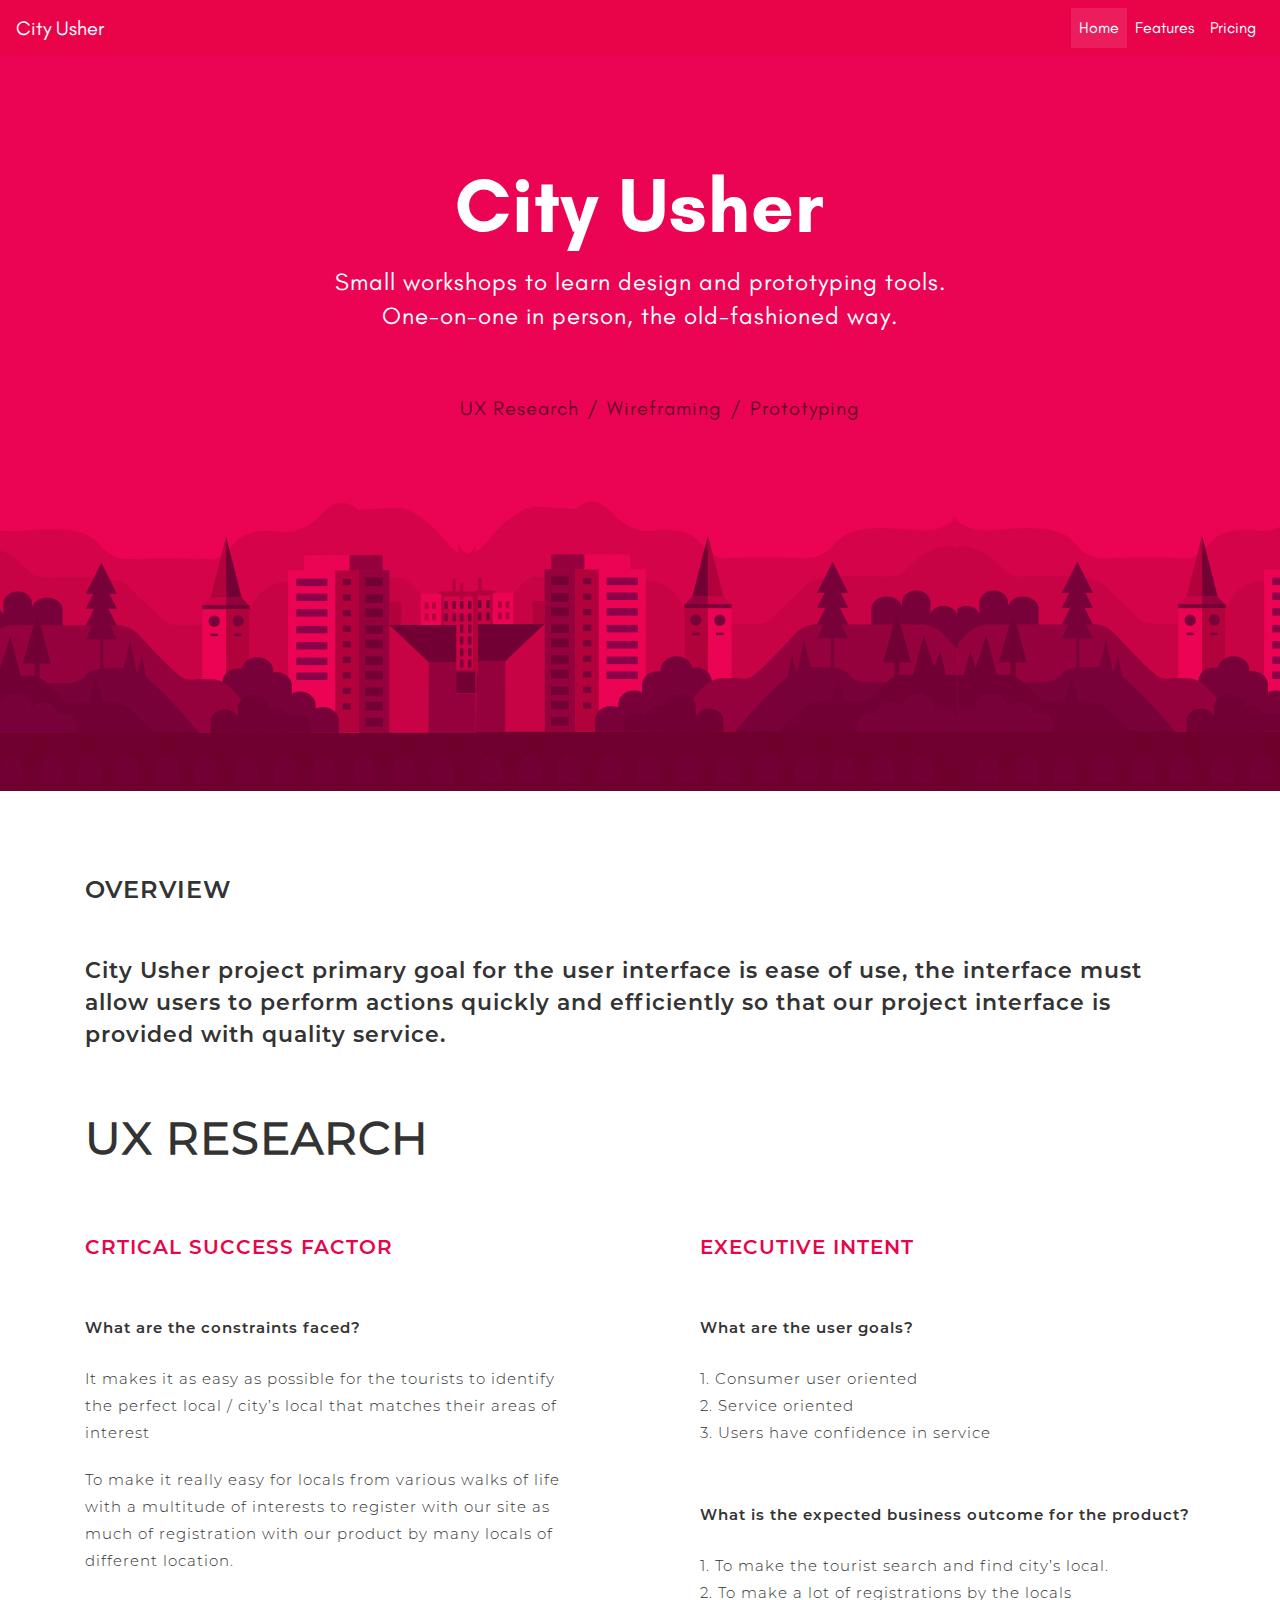
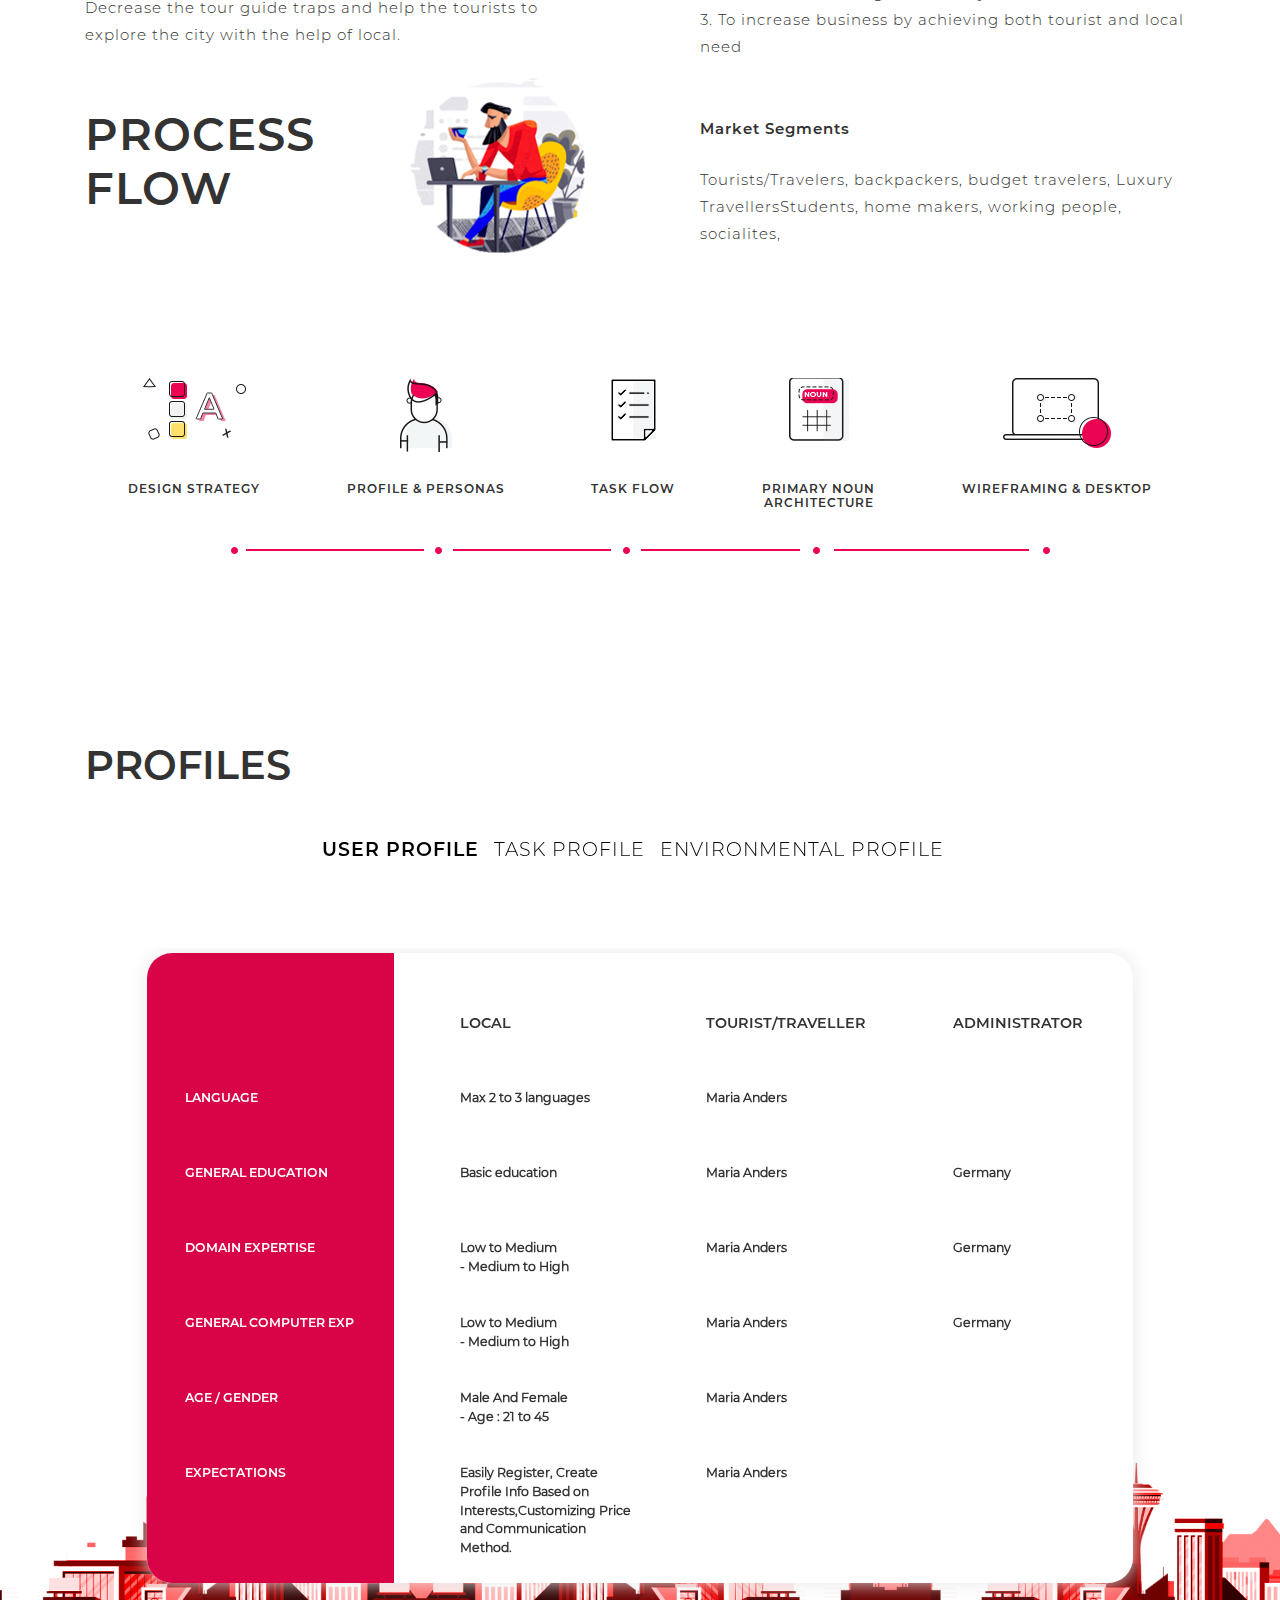
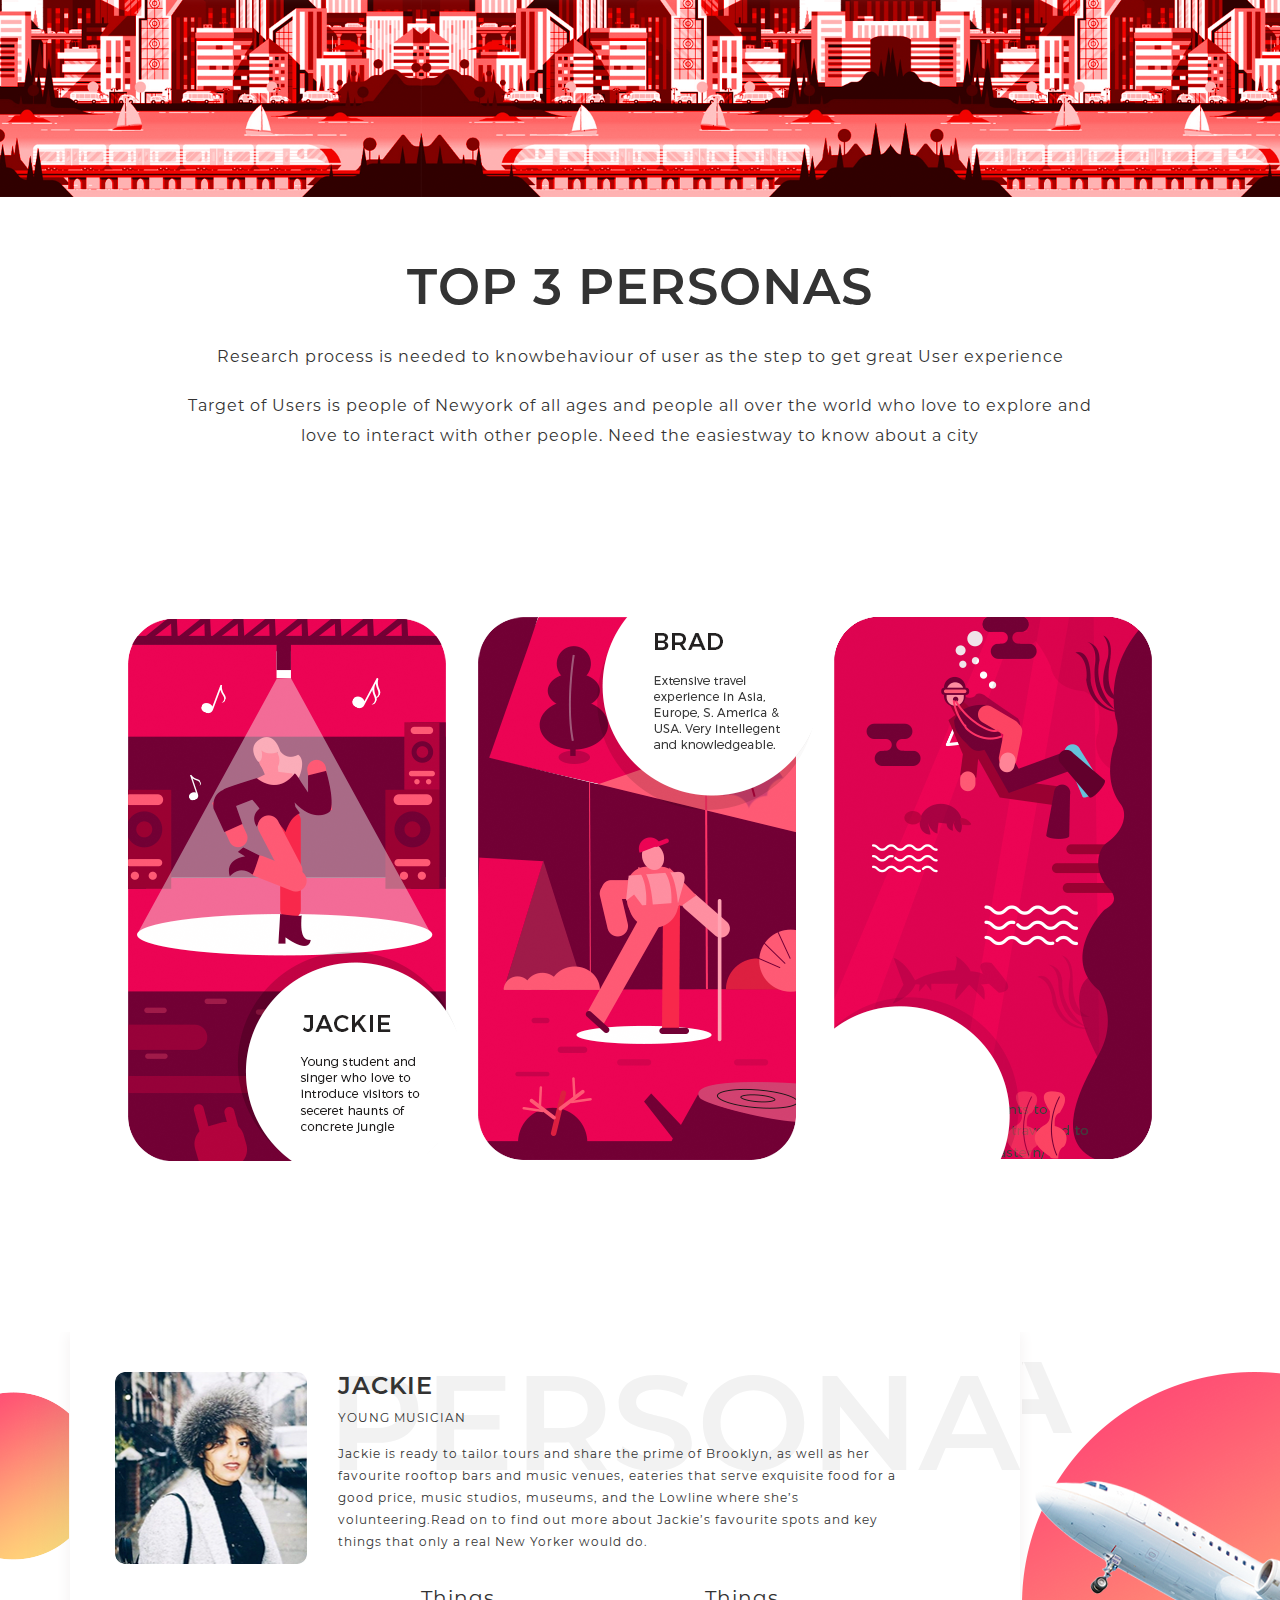
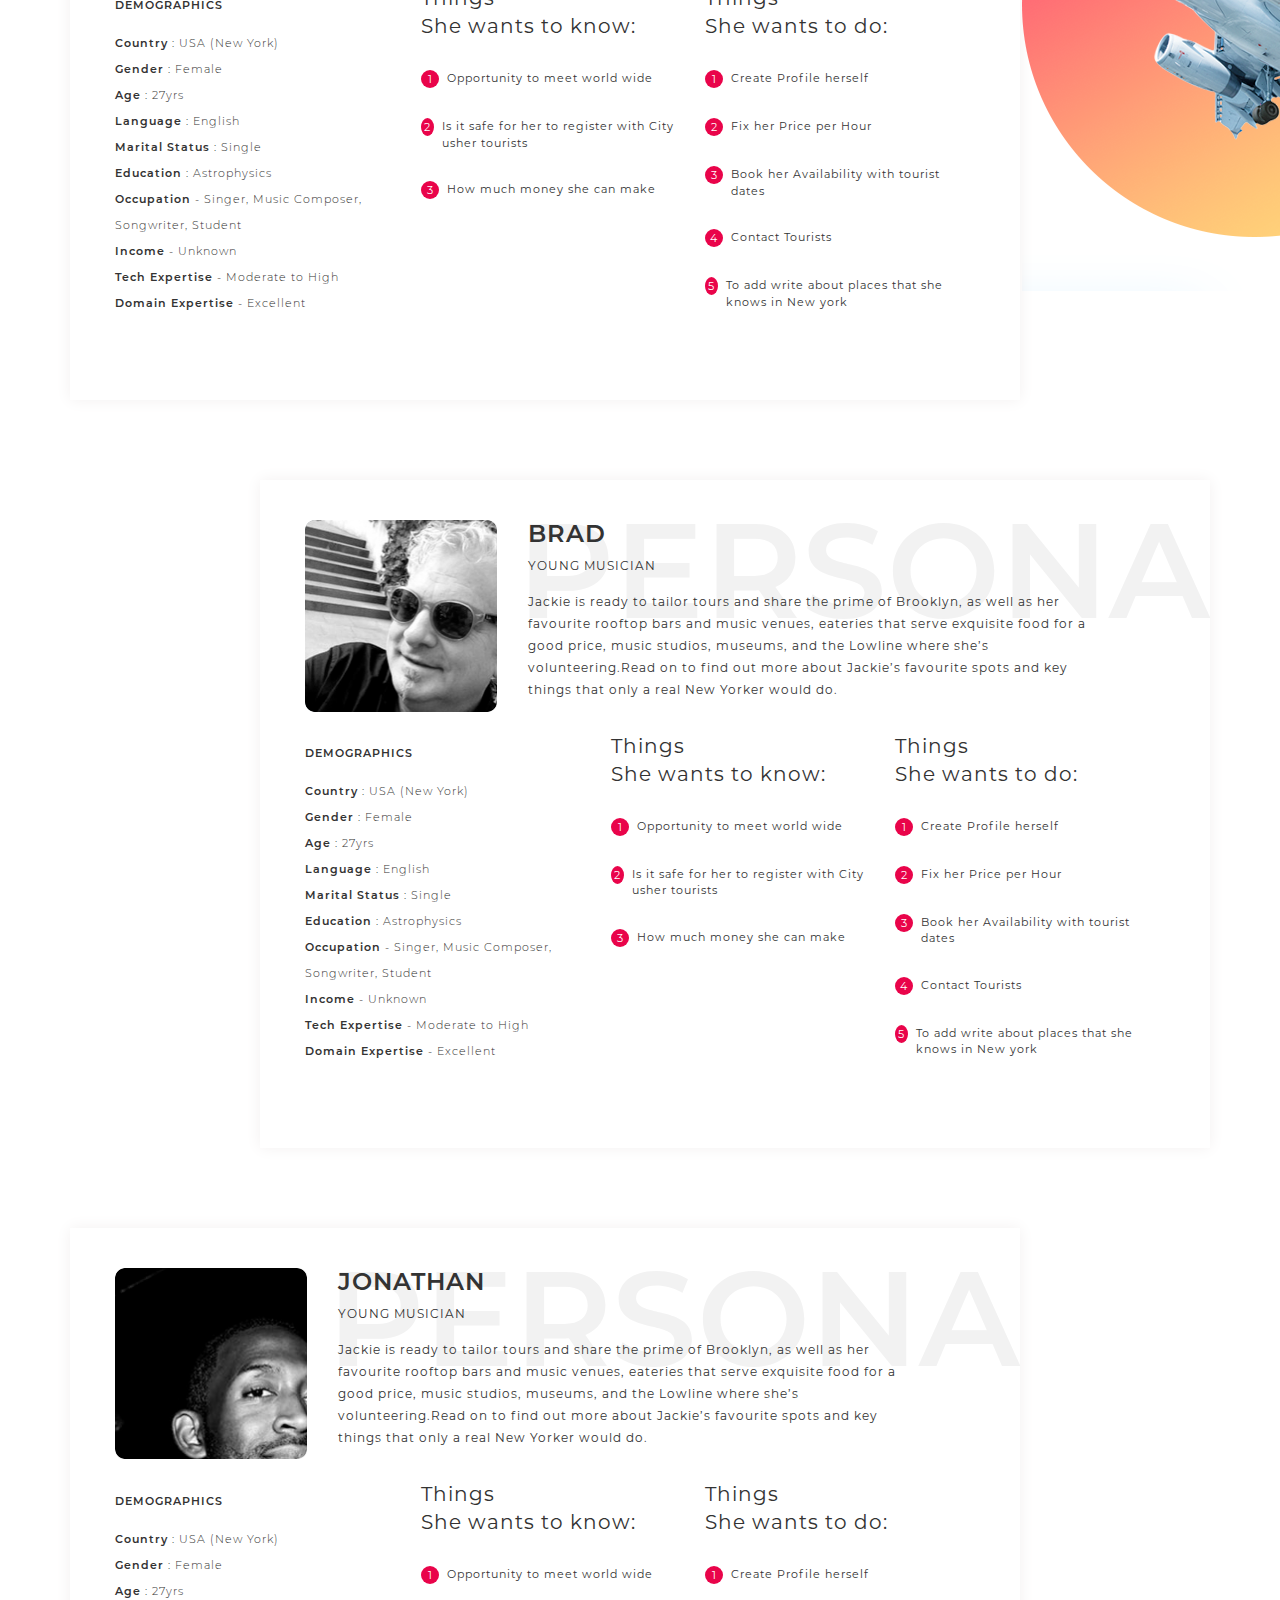
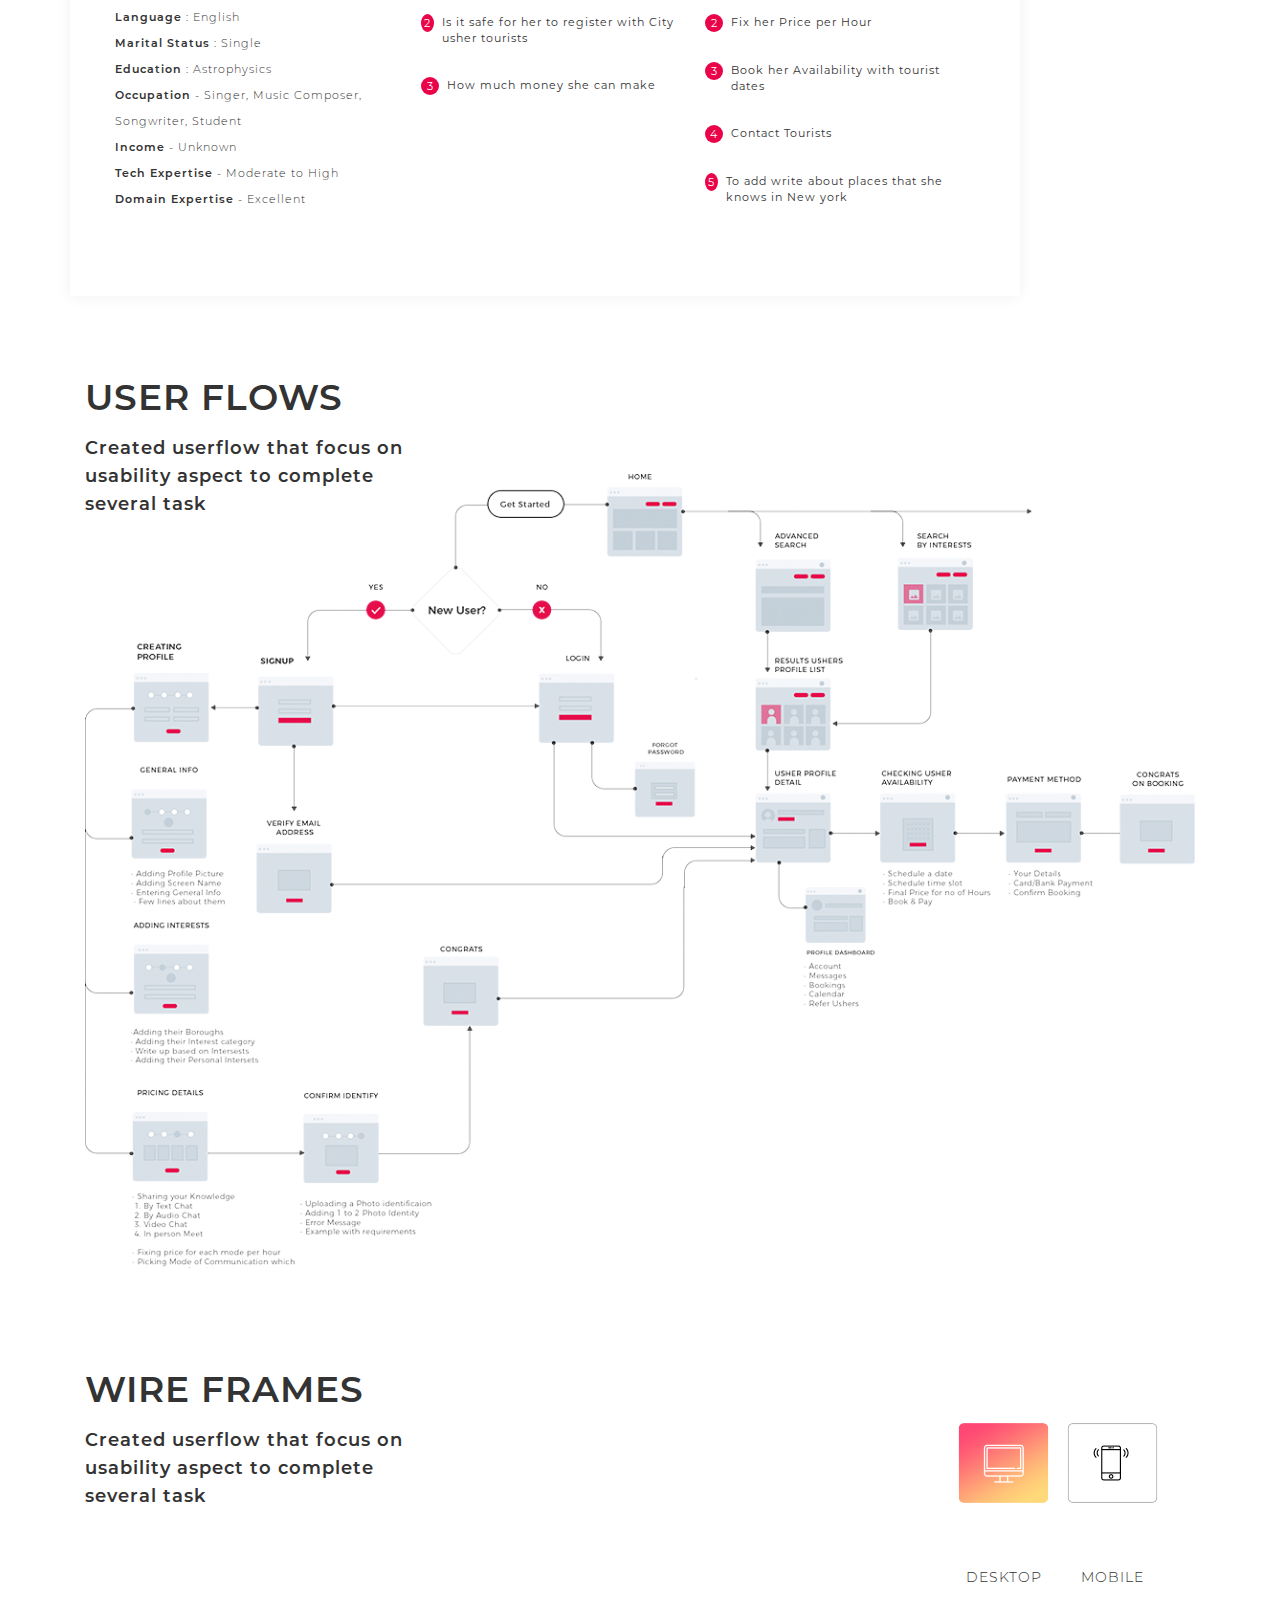
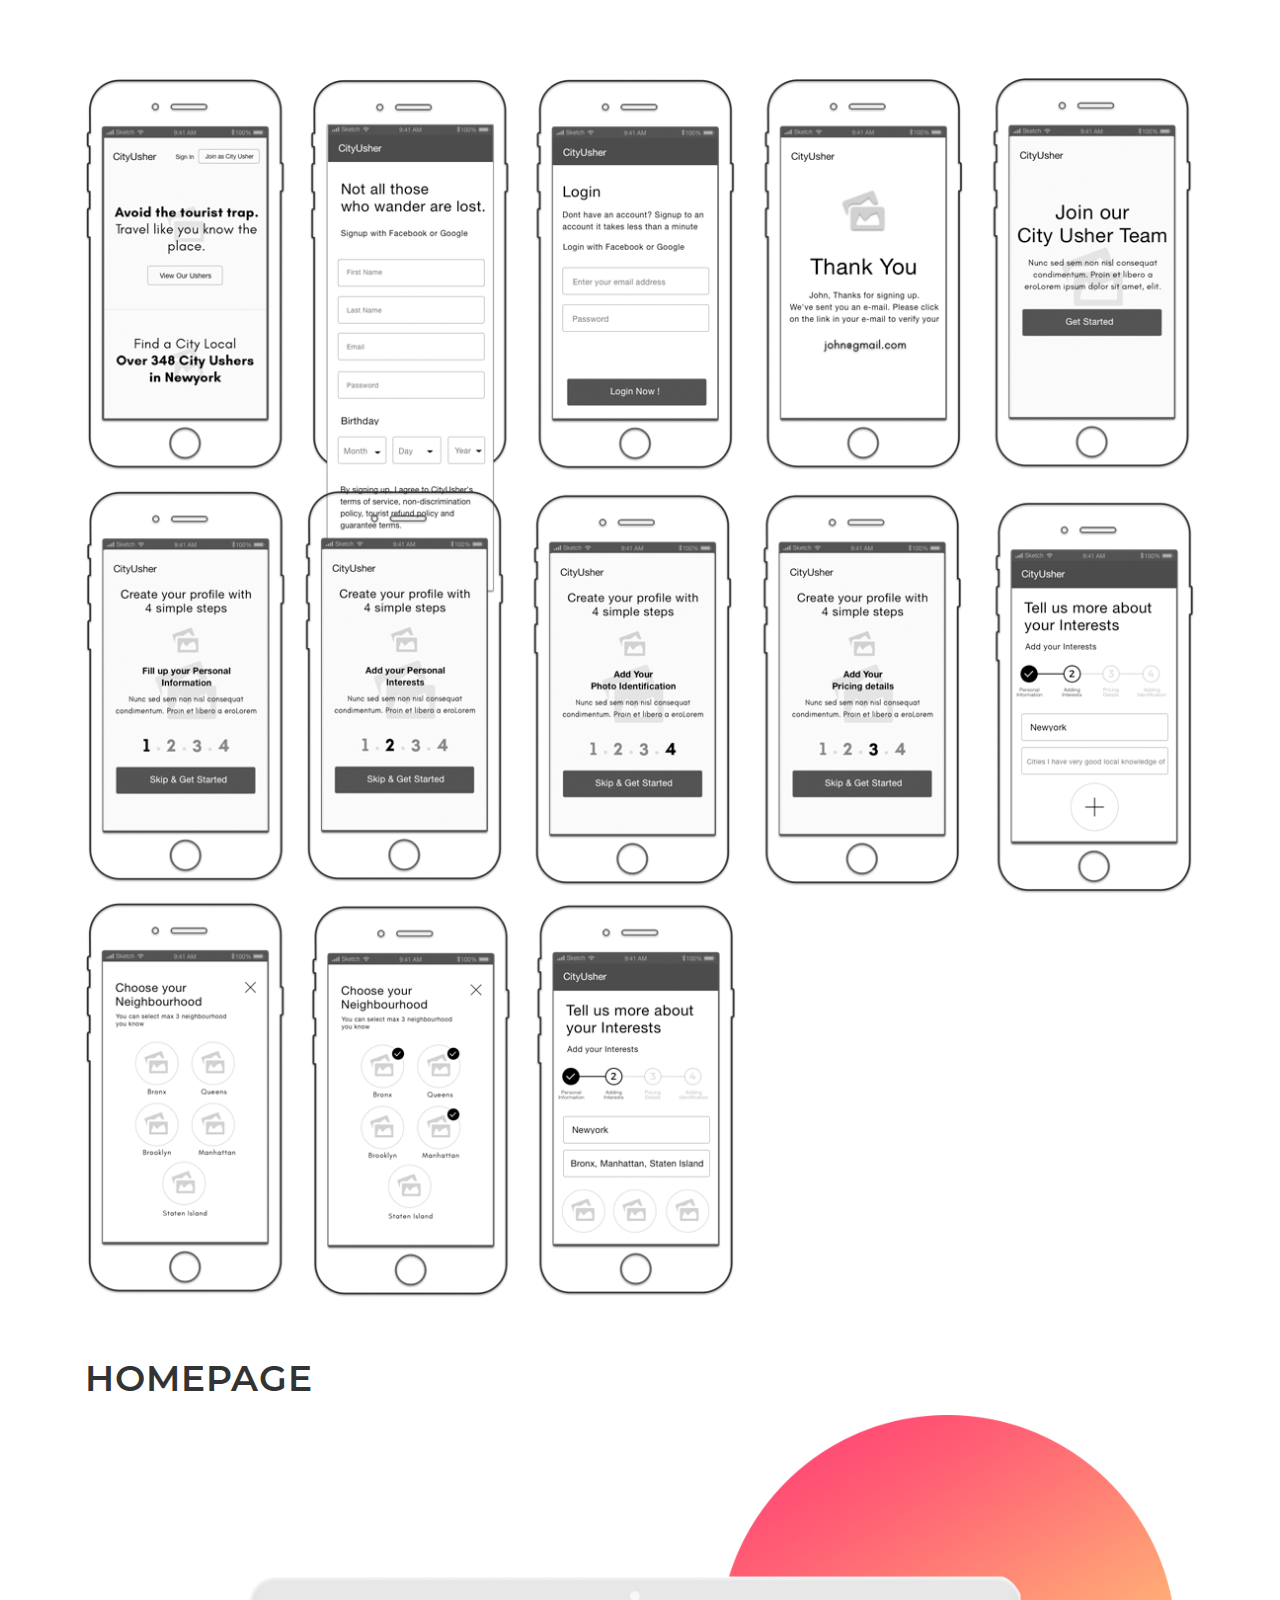
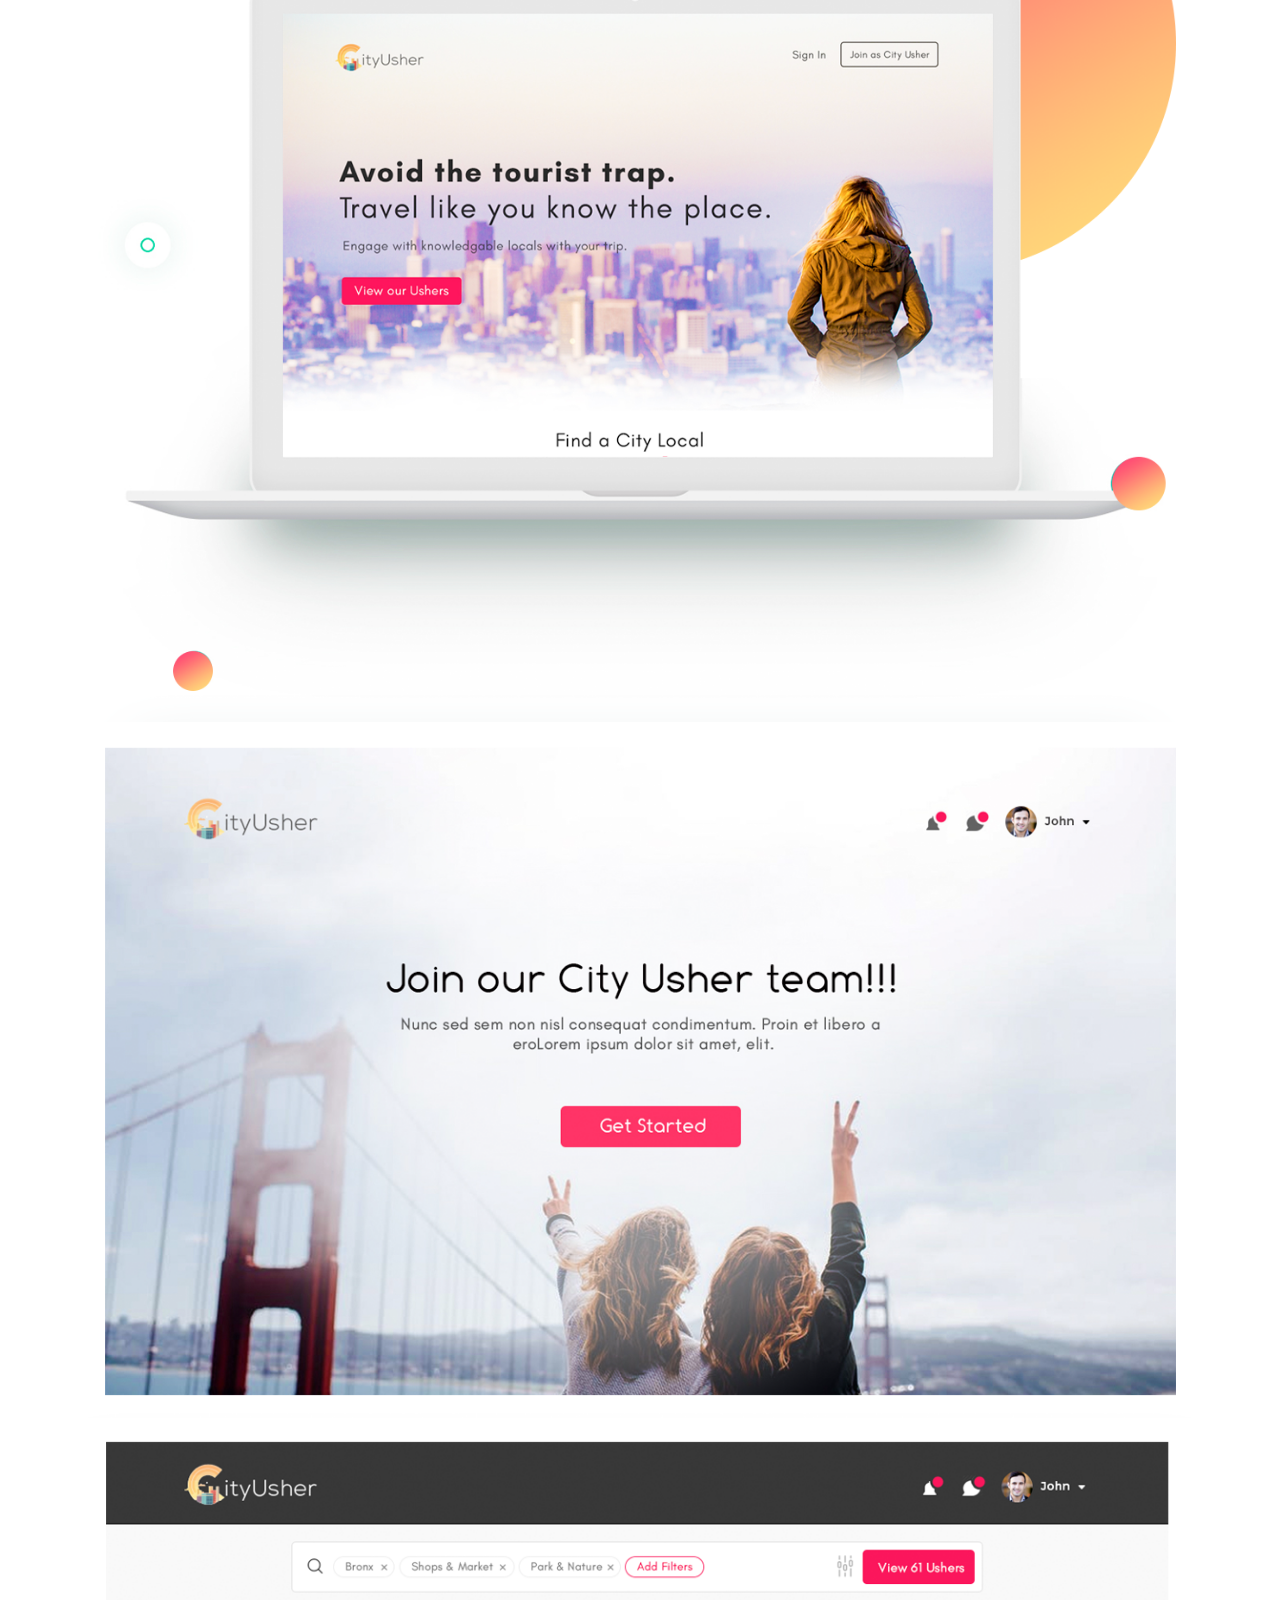
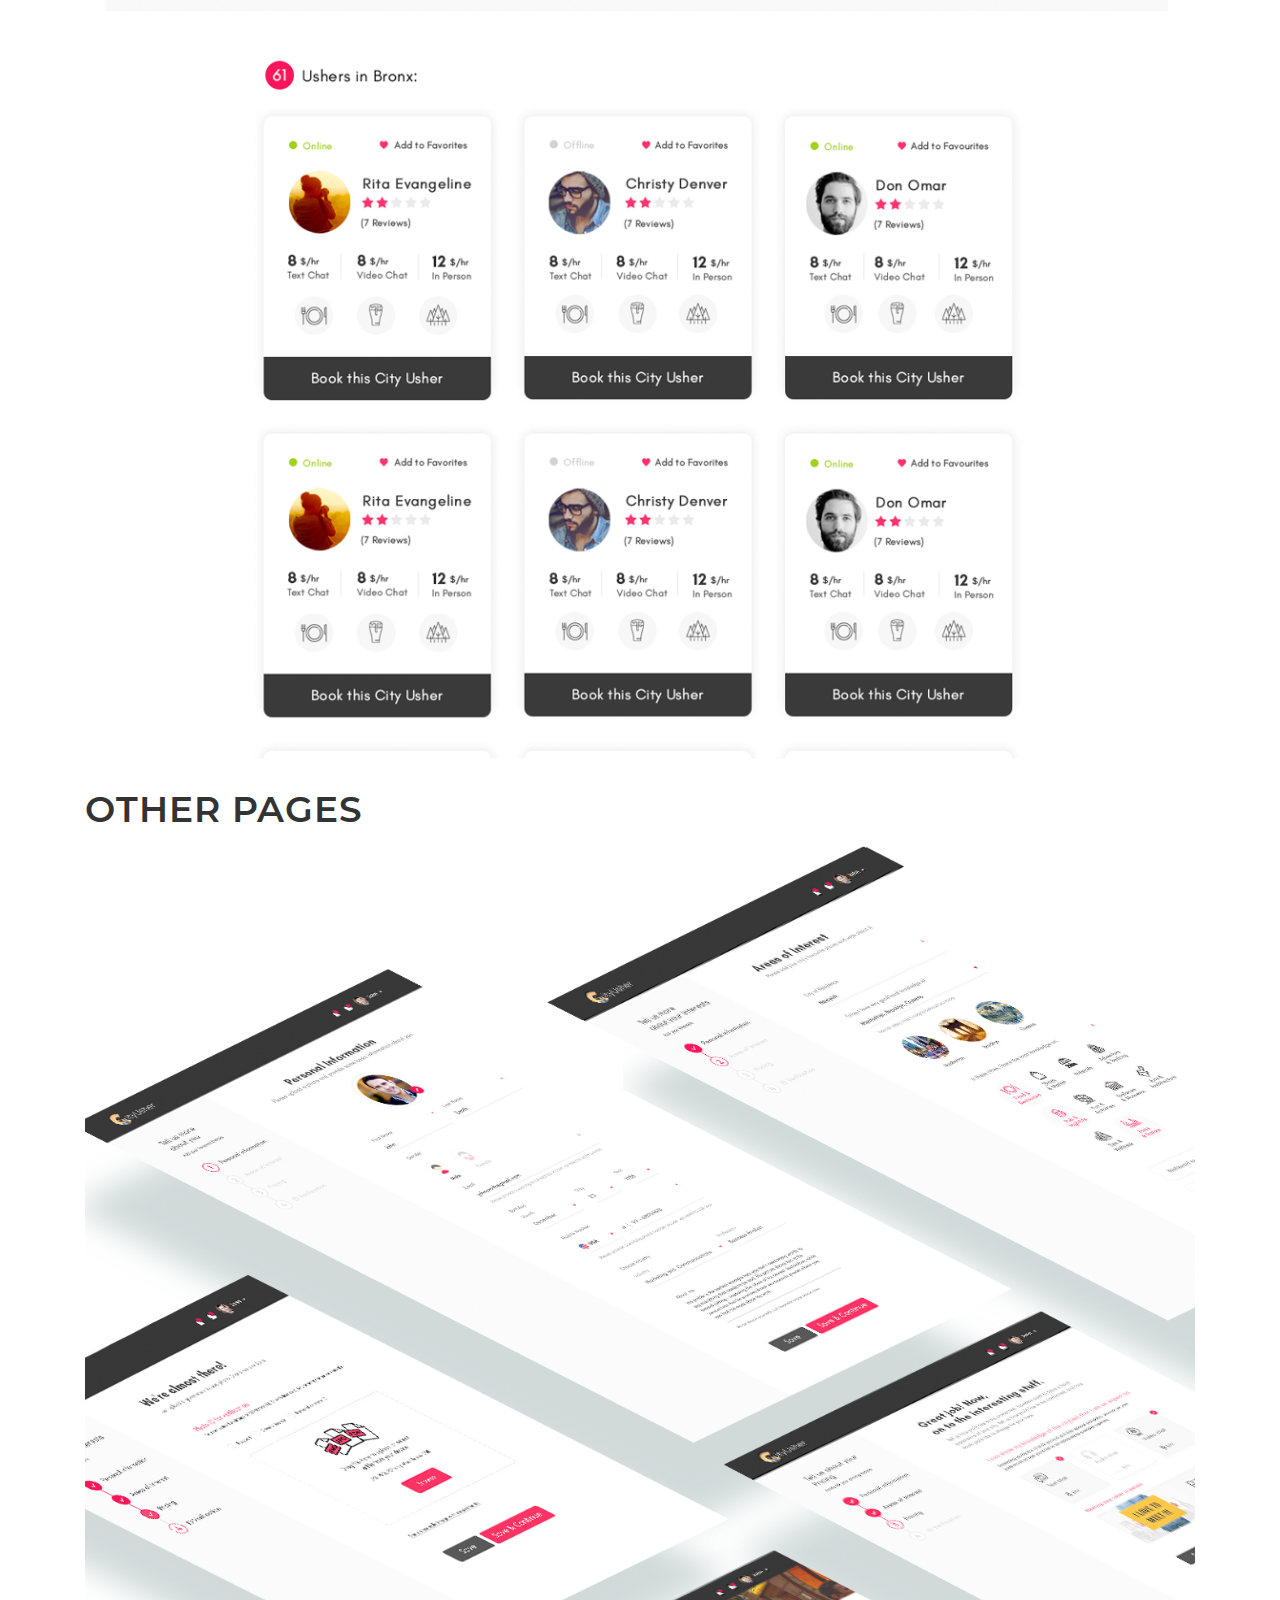
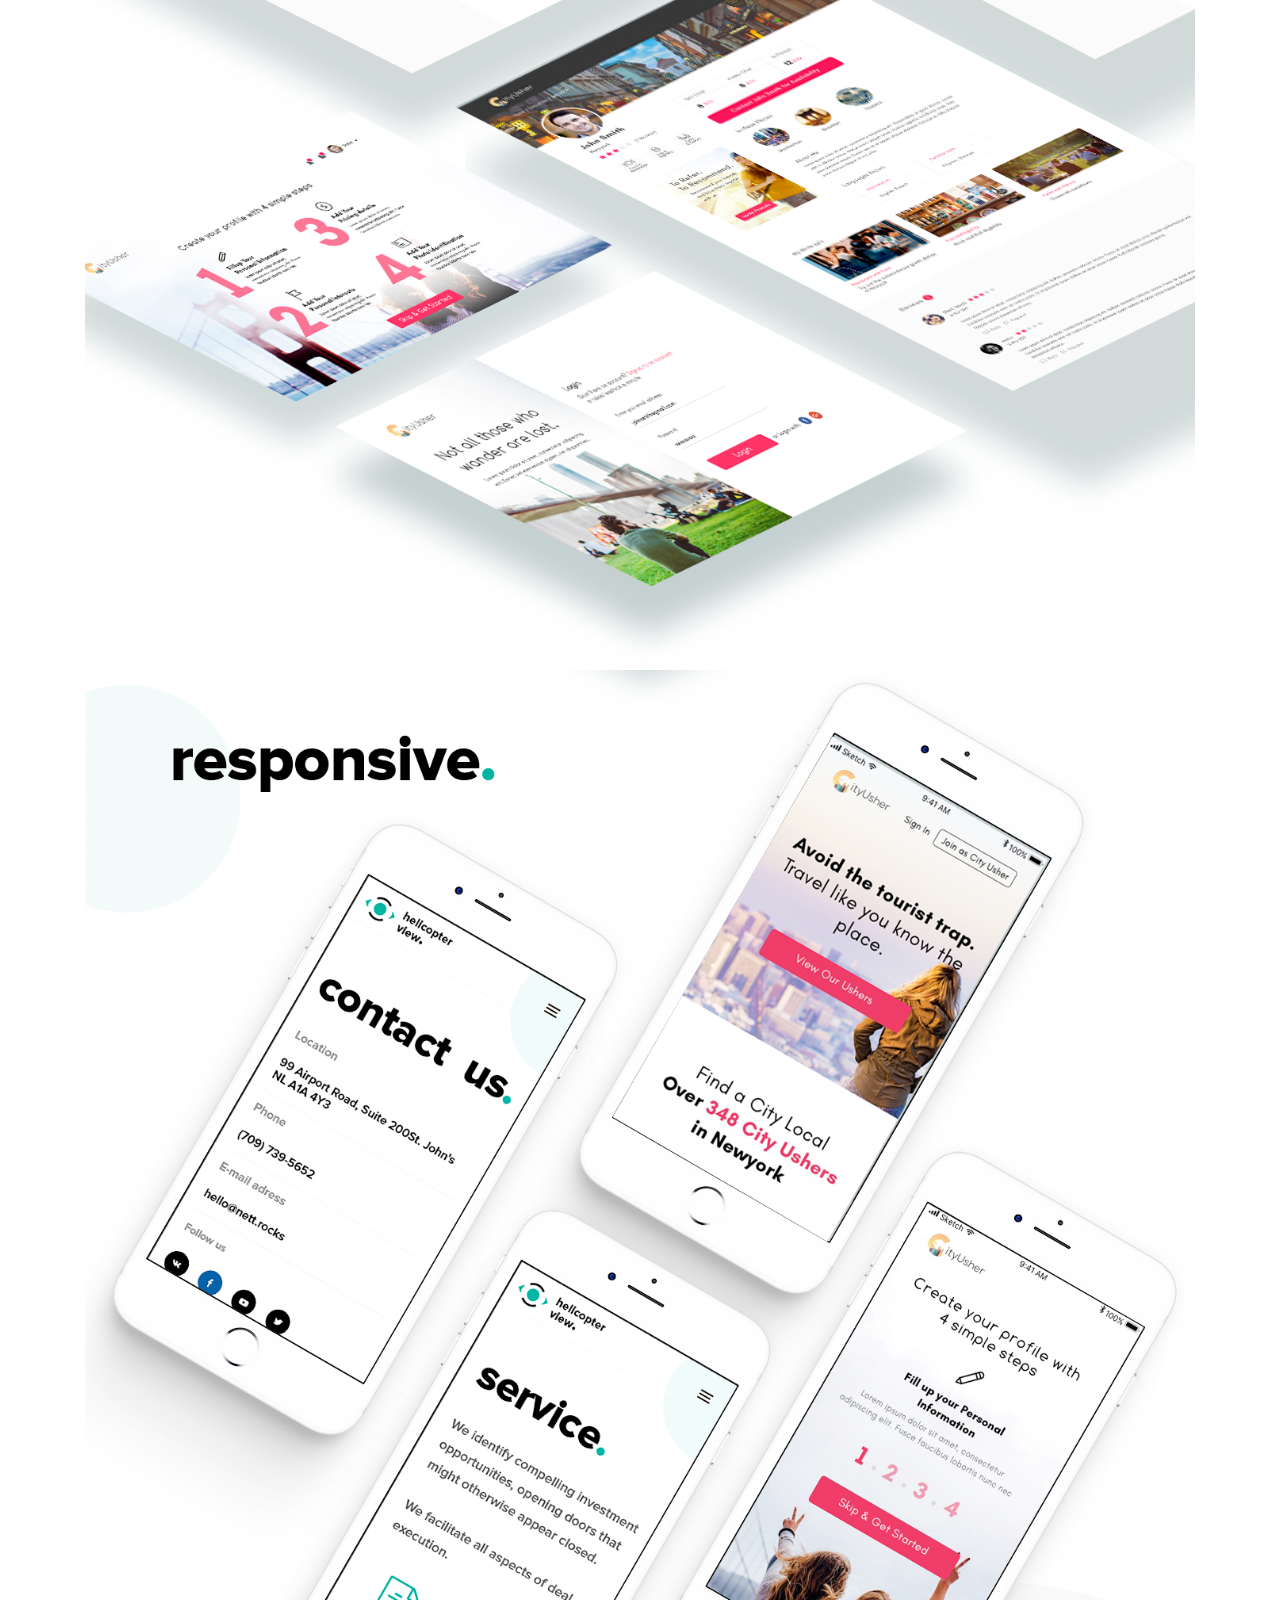
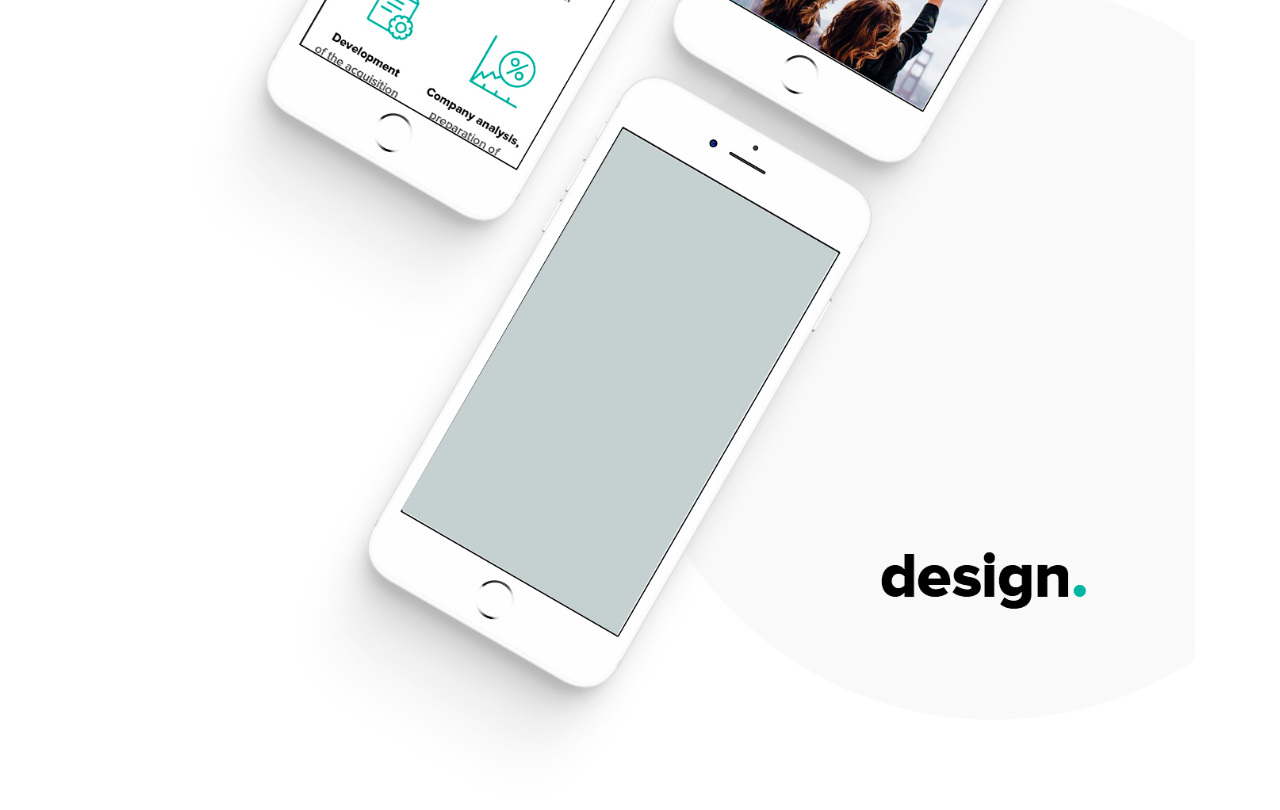
==== commit dbbd0b77: "Menu Addition" ====
--- a/CityUsher.html
+++ b/CityUsher.html
@@ -22,481 +22,665 @@
 
 <body>
     <div class="container-fluid topBanner section_1">
+        <nav class="navbar navbar-expand-lg navbar-dark">
+            <a class="navbar-brand" href="#">City Usher</a>
+            <button class="navbar-toggler" type="button" data-toggle="collapse" data-target="#navbarNav" aria-controls="navbarNav" aria-expanded="false"
+                aria-label="Toggle navigation">
+                <span class="navbar-toggler-icon"></span>
+            </button>
+            <div class="collapse navbar-collapse" id="navbarNav">
+            <ul class="navbar-nav ml-auto">
+                    <li class="nav-item active">
+                        <a class="nav-link" href="#">Home
+                            <span class="sr-only">(current)</span>
+                        </a>
+                    </li>
+                    <li class="nav-item">
+                        <a class="nav-link" href="#">Features</a>
+                    </li>
+                    <li class="nav-item">
+                        <a class="nav-link" href="#">Pricing</a>
+                    </li>
+                </ul>
+            </div>
+        </nav>
         <div class="container">
             <h1>City Usher</h1>
-            <h5>Small workshops to learn design and prototyping tools.<br>One-on-one in person, the old-fashioned way.</h5>
+            <h5>Small workshops to learn design and prototyping tools.
+                <br>One-on-one in person, the old-fashioned way.</h5>
             <ul class="clearfix">
-            <li><a href="">UX Research</a></li>
-            <li class="seperator">/</li>
-            <li><a href="">Wireframing</a></li>
-            <li class="seperator">/</li>           
-            <li><a href="">Prototyping</a></li>
-        </ul>
+                <li>
+                    <a href="">UX Research</a>
+                </li>
+                <li class="seperator">/</li>
+                <li>
+                    <a href="">Wireframing</a>
+                </li>
+                <li class="seperator">/</li>
+                <li>
+                    <a href="">Prototyping</a>
+                </li>
+            </ul>
         </div>
 
     </div>
     <!-- section 1 ends here -->
 
-    <!-- section 2 stars here -->    
+    <!-- section 2 stars here -->
     <div class="container section_2">
         <div class="row">
             <div class="col-md-12 col-sm-12 col-xs-12">
-                    <div class="header_coop">
-                            <h4>OVERVIEW</h4>
-                            <p>City Usher project primary goal for the user interface is ease of use,
-                                 the interface must allow users to perform actions quickly and efficiently so that our project interface 
-                                 is provided with quality service. </p>
-                                 <h1>UX RESEARCH</h1>
-                    </div>
-            </div>
-                
+                <div class="header_coop">
+                    <h4>OVERVIEW</h4>
+                    <p>City Usher project primary goal for the user interface is ease of use, the interface must allow users
+                        to perform actions quickly and efficiently so that our project interface is provided with quality
+                        service. </p>
+                    <h1>UX RESEARCH</h1>
+                </div>
+            </div>
+
         </div>
         <div class="row split_section">
-                <div class="col-md-12 col-sm-12 col-xs-12 clearfix ">
-                    <div class="col-md-6 col-sm-6 col-xs-6 split left no_padding">
-                        <h1 class="content_header">CRTICAL SUCCESS FACTOR</h1>
-                        <P class="content_title">What are the constraints faced?</P>
-                        <p>It makes it as easy as possible for the tourists to identify the perfect local / city’s local that matches their areas of interest</p>
-                        <p>To make it really easy for locals from various walks of life with a multitude of interests to register with our site as much of registration with our product by many locals of different location.</p>
-                        <p>Decrease the tour guide traps and help the tourists to explore the city with the help of local.</p>
-                        <div class="flex_div"><h1>PROCESS FLOW</h1> <span><img src="assets/images/cityUsher/steps.png" alt=""></span></div>
-                    </div>
-                    <div class="col-md-6 col-sm-6 col-xs-6 split right no_padding">
-                            <h1 class="content_header">EXECUTIVE INTENT</h1>
-                            <p class="content_title">What are the user goals?</p>
-                            <p>1. Consumer user oriented </p>
-                            <p>2. Service oriented</p>     
-                            <p>3. Users have confidence in service</p>  
-                            <p class="content_title">What is the expected business outcome for the product?</p>
-                            <p>1. To make the tourist search and find city’s local.</p>
-                            <p>2. To make a lot of registrations by the locals</p>
-                            <p>3. To increase business by achieving both tourist and local need</p>
-                            <p class="content_title">Market Segments</p>
-                            <p>Tourists/Travelers, backpackers, budget travelers, Luxury TravellersStudents, home makers, working people, socialites,</p>
-                            
-                            
-                    </div>
-                    
-                </div>
-                    
-            </div>
-        
+            <div class="col-md-12 col-sm-12 col-xs-12 clearfix ">
+                <div class="col-md-6 col-sm-6 col-xs-6 split left no_padding">
+                    <h1 class="content_header">CRTICAL SUCCESS FACTOR</h1>
+                    <P class="content_title">What are the constraints faced?</P>
+                    <p>It makes it as easy as possible for the tourists to identify the perfect local / city’s local that matches
+                        their areas of interest</p>
+                    <p>To make it really easy for locals from various walks of life with a multitude of interests to register
+                        with our site as much of registration with our product by many locals of different location.</p>
+                    <p>Decrease the tour guide traps and help the tourists to explore the city with the help of local.</p>
+                    <div class="flex_div">
+                        <h1>PROCESS FLOW</h1>
+                        <span>
+                            <img src="assets/images/cityUsher/steps.png" alt="" class="img-fluid"> 
+                        </span>
+                    </div>
+                </div>
+                <div class="col-md-6 col-sm-6 col-xs-6 split right no_padding">
+                    <h1 class="content_header">EXECUTIVE INTENT</h1>
+                    <p class="content_title">What are the user goals?</p>
+                    <p>1. Consumer user oriented </p>
+                    <p>2. Service oriented</p>
+                    <p>3. Users have confidence in service</p>
+                    <p class="content_title">What is the expected business outcome for the product?</p>
+                    <p>1. To make the tourist search and find city’s local.</p>
+                    <p>2. To make a lot of registrations by the locals</p>
+                    <p>3. To increase business by achieving both tourist and local need</p>
+                    <p class="content_title">Market Segments</p>
+                    <p>Tourists/Travelers, backpackers, budget travelers, Luxury TravellersStudents, home makers, working people,
+                        socialites,
+                    </p>
+
+
+                </div>
+
+            </div>
+
+        </div>
+
     </div>
     <!-- section 2 ends here -->
 
     <!-- section 3 starts here -->
-<div class="container section_3">
-    <div class="process_flow">
-        <div class="process_item">
-            <div class="img_wrap">
-                <img src="assets/images/cityUsher/processFlow_1.png" alt="" class="img-responsive">
-            </div>
-            <h6>DESIGN STRATEGY</h6>            
-        </div>
-        <div class="process_item">
+    <div class="container section_3">
+        <div class="process_flow">
+            <div class="process_item">
                 <div class="img_wrap">
-                        <img src="assets/images/cityUsher/processFlow_2.png" alt="" class="img-responsive">
-                    </div>
-            <h6>PROFILE &amp; PERSONAS</h6>
-        </div>
-        <div class="process_item">
+                    <img src="assets/images/cityUsher/processFlow_1.png" alt="" class="img-fluid">
+                </div>
+                <h6>DESIGN STRATEGY</h6>
+            </div>
+            <div class="process_item">
                 <div class="img_wrap">
-                        <img src="assets/images/cityUsher/processFlow_3.png" alt="" class="img-responsive">
-                    </div>
-            <h6>TASK FLOW</h6>          
-            
-        </div>
-        <div class="process_item">
+                    <img src="assets/images/cityUsher/processFlow_2.png" alt="" class="img-fluid">
+                </div>
+                <h6>PROFILE &amp; PERSONAS</h6>
+            </div>
+            <div class="process_item">
                 <div class="img_wrap">
-                        <img src="assets/images/cityUsher/processFlow_4.png" alt="" class="img-responsive">
-                    </div>
-            <h6>PRIMARY NOUN <br> ARCHITECTURE</h6>            
-        </div>
-        <div class="process_item">
+                    <img src="assets/images/cityUsher/processFlow_3.png" alt="" class="img-fluid">
+                </div>
+                <h6>TASK FLOW</h6>
+
+            </div>
+            <div class="process_item">
                 <div class="img_wrap">
-                        <img src="assets/images/cityUsher/processFlow_5.png" alt="" class="img-responsive">
-                    </div>
-            <h6>WIREFRAMING &amp; DESKTOP</h6>            
-        </div>
-    </div>
-    <div class="underline">
-    <img src="assets/images/cityUsher/process_underline.png" alt="">        
-    </div>
-</div>
-
-<!-- section 3 ends here -->
-<!-- section 3.5 starts here -->
-<div class="slider_container container-fluid no_padding">
+                    <img src="assets/images/cityUsher/processFlow_4.png" alt="" class="img-fluid">
+                </div>
+                <h6>PRIMARY NOUN
+                    <br> ARCHITECTURE</h6>
+            </div>
+            <div class="process_item">
+                <div class="img_wrap">
+                    <img src="assets/images/cityUsher/processFlow_5.png" alt="" class="img-fluid">
+                </div>
+                <h6>WIREFRAMING &amp; DESKTOP</h6>
+            </div>
+        </div>
+        <div class="underline">
+<img src="assets/images/cityUsher/process_underline.png" alt="" class="img-fluid">
+        </div>
+    </div>
+
+    <!-- section 3 ends here -->
+    <!-- section 3.5 starts here -->
+    <div class="slider_container container-fluid no_padding">
         <div class="container">
             <div class="header_slide">
                 <h1>PROFILES</h1>
             </div>
-<!-- carousel starts here -->
-
-             <!--Carousel Wrapper-->
-<div id="item-carousel" class="carousel slide carousel-fade" data-ride="carousel">
-        <!--Indicators-->
-        <ol class="carousel-indicators">
-                <li data-target="#item-carousel" data-slide-to="0" class="active">
-                    <h3>USER PROFILE</h3>
-                </li>
-                <li data-target="#item-carousel" data-slide-to="1">
-                    <h3>TASK PROFILE</h3>
-                </li>
-                <li data-target="#item-carousel" data-slide-to="2">
-                    <h3>ENVIRONMENTAL PROFILE</h3>
-                   
-                </li>
-            </ol>
-        <!--/.Indicators-->
-        <!--Slides-->
-        <div class="carousel-inner" role="listbox">
-            <!--First slide-->
-            <div class="carousel-item active">
-                <table>
-                  <tr class="heading_table">
-                    <th></th>
-                    <th>LOCAL</th>
-                    <th>TOURIST/TRAVELLER</th>
-                    <th>ADMINISTRATOR</th>
-                  </tr>
-                  <tr>
-                    <td class="side_header_table">LANGUAGE</td>
-                    <td>Max 2 to 3 languages</td>
-                    <td>Maria Anders</td>
-                    <td></td>
-                  </tr>
-                  <tr>
-                    <td class="side_header_table">GENERAL EDUCATION</td>
-                    <td>Basic education</td>
-                    <td>Maria Anders</td>
-                    <td>Germany</td>
-                  </tr>
-                  <tr>
-                    <td class="side_header_table">DOMAIN EXPERTISE</td>
-                    <td>Low to Medium <br>
-                    - Medium to High</td>
-                    <td>Maria Anders</td>
-                    <td>Germany</td>
-                  </tr>
-                  <tr>
-                    <td class="side_header_table">GENERAL COMPUTER EXP</td>
-                    <td>Low to Medium <br>
-                    - Medium to High</td>
-                    <td>Maria Anders</td>
-                    <td>Germany</td>
-                  </tr>
-                  <tr>
-                    <td class="side_header_table">AGE / GENDER</td>
-                    <td>Male And Female <br>
-                    - Age : 21 to 45</td>
-                    <td>Maria Anders</td>
-                    <td></td>
-                  </tr>
-                  <tr>
-                    <td class="side_header_table">EXPECTATIONS</td>
-                    <td>Easily Register, Create Profile Info  Based on Interests,Customizing Price and Communication Method.</td>
-                    <td>Maria Anders</td>
-                    <td></td>
-                  </tr>
-                </table>
-            </div>
-            <!--/First slide-->
-            <!--Second slide-->
-            <div class="carousel-item">
-                    <img class="d-block w-100" src="assets/images/1.jpg" alt="First slide">
-                </div>
-            <!--/Second slide-->
-            <!--Third slide-->
-            <div class="carousel-item">
-                    <img class="d-block w-100" src="assets/images/2.jpg" alt="First slide">
-                </div>
-            <!--/Third slide-->
-        </div>
-        <!--/.Slides-->
-        <!--Controls-->
-        <a class="carousel-control-prev" href="#item-carousel" role="button" data-slide="prev">
-            <span class="carousel-control-prev-icon" aria-hidden="true"></span>
-            <span class="sr-only">Previous</span>
-        </a>
-        <a class="carousel-control-next" href="#item-carousel" role="button" data-slide="next">
-            <span class="carousel-control-next-icon" aria-hidden="true"></span>
-            <span class="sr-only">Next</span>
-        </a>
-        <!--/.Controls-->
-    </div>
-    <!--/.Carousel Wrapper-->
-                </div>
-                <!-- carousel ends here -->
-        </div>
+            <!-- carousel starts here -->
+
+            <!--Carousel Wrapper-->
+            <div id="item-carousel" class="carousel slide carousel-fade" data-ride="carousel">
+                <!--Indicators-->
+                <ol class="carousel-indicators">
+                    <li data-target="#item-carousel" data-slide-to="0" class="active">
+                        <h3>USER PROFILE</h3>
+                    </li>
+                    <li data-target="#item-carousel" data-slide-to="1">
+                        <h3>TASK PROFILE</h3>
+                    </li>
+                    <li data-target="#item-carousel" data-slide-to="2">
+                        <h3>ENVIRONMENTAL PROFILE</h3>
+
+                    </li>
+                </ol>
+                <!--/.Indicators-->
+                <!--Slides-->
+                <div class="carousel-inner" role="listbox">
+                    <!--First slide-->
+                    <div class="carousel-item active">
+                        <table>
+                            <tr class="heading_table">
+                                <th></th>
+                                <th>LOCAL</th>
+                                <th>TOURIST/TRAVELLER</th>
+                                <th>ADMINISTRATOR</th>
+                            </tr>
+                            <tr>
+                                <td class="side_header_table">LANGUAGE</td>
+                                <td>Max 2 to 3 languages</td>
+                                <td>Maria Anders</td>
+                                <td></td>
+                            </tr>
+                            <tr>
+                                <td class="side_header_table">GENERAL EDUCATION</td>
+                                <td>Basic education</td>
+                                <td>Maria Anders</td>
+                                <td>Germany</td>
+                            </tr>
+                            <tr>
+                                <td class="side_header_table">DOMAIN EXPERTISE</td>
+                                <td>Low to Medium
+                                    <br> - Medium to High</td>
+                                <td>Maria Anders</td>
+                                <td>Germany</td>
+                            </tr>
+                            <tr>
+                                <td class="side_header_table">GENERAL COMPUTER EXP</td>
+                                <td>Low to Medium
+                                    <br> - Medium to High</td>
+                                <td>Maria Anders</td>
+                                <td>Germany</td>
+                            </tr>
+                            <tr>
+                                <td class="side_header_table">AGE / GENDER</td>
+                                <td>Male And Female
+                                    <br> - Age : 21 to 45</td>
+                                <td>Maria Anders</td>
+                                <td></td>
+                            </tr>
+                            <tr>
+                                <td class="side_header_table">EXPECTATIONS</td>
+                                <td>Easily Register, Create Profile Info Based on Interests,Customizing Price and Communication
+                                    Method.
+                                </td>
+                                <td>Maria Anders</td>
+                                <td></td>
+                            </tr>
+                        </table>
+                    </div>
+                    <!--/First slide-->
+                    <!--Second slide-->
+                    <div class="carousel-item">
+                        <table>
+                            <tr class="heading_table">
+                                <th></th>
+                                <th>LOCAL</th>
+                                <th>TOURIST/TRAVELLER</th>
+                                <th>ADMINISTRATOR</th>
+                            </tr>
+                            <tr>
+                                <td class="side_header_table">LANGUAGE</td>
+                                <td>Max 2 to 3 languages</td>
+                                <td>Maria Anders</td>
+                                <td></td>
+                            </tr>
+                            <tr>
+                                <td class="side_header_table">GENERAL EDUCATION</td>
+                                <td>Basic education</td>
+                                <td>Maria Anders</td>
+                                <td>Germany</td>
+                            </tr>
+                            <tr>
+                                <td class="side_header_table">DOMAIN EXPERTISE</td>
+                                <td>Low to Medium
+                                    <br> - Medium to High</td>
+                                <td>Maria Anders</td>
+                                <td>Germany</td>
+                            </tr>
+                            <tr>
+                                <td class="side_header_table">GENERAL COMPUTER EXP</td>
+                                <td>Low to Medium
+                                    <br> - Medium to High</td>
+                                <td>Maria Anders</td>
+                                <td>Germany</td>
+                            </tr>
+                            <tr>
+                                <td class="side_header_table">AGE / GENDER</td>
+                                <td>Male And Female
+                                    <br> - Age : 21 to 45</td>
+                                <td>Maria Anders</td>
+                                <td></td>
+                            </tr>
+                            <tr>
+                                <td class="side_header_table">EXPECTATIONS</td>
+                                <td>Easily Register, Create Profile Info Based on Interests,Customizing Price and Communication
+                                    Method.
+                                </td>
+                                <td>Maria Anders</td>
+                                <td></td>
+                            </tr>
+                        </table>
+                    </div>
+                    <!--/Second slide-->
+                    <!--Third slide-->
+                    <div class="carousel-item">
+                        <table>
+                            <tr class="heading_table">
+                                <th></th>
+                                <th>LOCAL</th>
+                                <th>TOURIST/TRAVELLER</th>
+                                <th>ADMINISTRATOR</th>
+                            </tr>
+                            <tr>
+                                <td class="side_header_table">LANGUAGE</td>
+                                <td>Max 2 to 3 languages</td>
+                                <td>Maria Anders</td>
+                                <td></td>
+                            </tr>
+                            <tr>
+                                <td class="side_header_table">GENERAL EDUCATION</td>
+                                <td>Basic education</td>
+                                <td>Maria Anders</td>
+                                <td>Germany</td>
+                            </tr>
+                            <tr>
+                                <td class="side_header_table">DOMAIN EXPERTISE</td>
+                                <td>Low to Medium
+                                    <br> - Medium to High</td>
+                                <td>Maria Anders</td>
+                                <td>Germany</td>
+                            </tr>
+                            <tr>
+                                <td class="side_header_table">GENERAL COMPUTER EXP</td>
+                                <td>Low to Medium
+                                    <br> - Medium to High</td>
+                                <td>Maria Anders</td>
+                                <td>Germany</td>
+                            </tr>
+                            <tr>
+                                <td class="side_header_table">AGE / GENDER</td>
+                                <td>Male And Female
+                                    <br> - Age : 21 to 45</td>
+                                <td>Maria Anders</td>
+                                <td></td>
+                            </tr>
+                            <tr>
+                                <td class="side_header_table">EXPECTATIONS</td>
+                                <td>Easily Register, Create Profile Info Based on Interests,Customizing Price and Communication
+                                    Method.
+                                </td>
+                                <td>Maria Anders</td>
+                                <td></td>
+                            </tr>
+                        </table>
+                    </div>
+                    <!--/Third slide-->
+                </div>
+                <!--/.Slides-->
+                <!--Controls-->
+                <a class="carousel-control-prev" href="#item-carousel" role="button" data-slide="prev">
+                    <span class="carousel-control-prev-icon" aria-hidden="true"></span>
+                    <span class="sr-only">Previous</span>
+                </a>
+                <a class="carousel-control-next" href="#item-carousel" role="button" data-slide="next">
+                    <span class="carousel-control-next-icon" aria-hidden="true"></span>
+                    <span class="sr-only">Next</span>
+                </a>
+                <!--/.Controls-->
+            </div>
+            <!--/.Carousel Wrapper-->
+        </div>
+        <!-- carousel ends here -->
+    </div>
     </div>
 
     <!-- section 3.5 ends here -->
-<!-- section 4 starts here -->
-<div class="container section_4">
-    <div class="margin_bottom">
+    <!-- section 4 starts here -->
+    <div class="container section_4">
+        <div class="margin_bottom">
             <h1>TOP 3 PERSONAS</h1>
             <h5>Research process is needed to knowbehaviour of user as the step to get great User experience</h5>
-            <P>Target of Users is people of Newyork of all ages and people all over the world who love to explore and<br> love to interact 
-                with other people. Need the easiestway to know about a city
+            <P>Target of Users is people of Newyork of all ages and people all over the world who love to explore and
+                <br> love to interact with other people. Need the easiestway to know about a city
             </P>
-    </div>   
-    <img src="assets/images/cityUsher/userProfile.png" alt="">
-</div>
-<!-- section 4 ends here -->
-
-<!-- section 5 starts here -->
+        </div>
+<img src="assets/images/cityUsher/userProfile.png" alt="" class="img-fluid">
+    </div>
+    <!-- section 4 ends here -->
+
+    <!-- section 5 starts here -->
     <div class="container-fluid section_5">
         <div class="container pos_rel user_1">
-            <div class="row persona">
-                <div class="col-md-3 col-sm-3 col-xs-3 persona_image">
-                    <img src="assets/images/cityUsher/jackie.png" alt="" class="img-responsive">
-                </div>
-                <div class="col-md-8 col-sm-8 col-xs-8 persona_text">
-                    <h4>JACKIE</h4>
-                    <p>YOUNG MUSICIAN</p>
-                    <p>Jackie is ready to tailor tours and share the prime of Brooklyn, as well as her favourite rooftop bars and music 
-                        venues, eateries that serve exquisite food for a good price, music studios, museums, and the Lowline where she’s 
-                        volunteering.Read on to find out more about Jackie’s favourite spots and key things that only a real New Yorker would do.</p>
-                 </div>
-            </div>
-            <div class="row bio_detail detail_1">
-                <div class="demograph">
-                    <h5>DEMOGRAPHICS</h5>
-                        <p><span>Country</span> : USA (New York)</p>   
-                        <p><span> Gender</span> : Female</p>
-                        <p><span>Age</span> : 27yrs</p>
-                        <p><span>Language</span> : English</p>
-                        <p><span>Marital Status</span> : Single</p>
-                        <p><span>Education</span> : Astrophysics</p>
-                        <p><span>Occupation</span> - Singer, Music Composer, Songwriter, Student</p>
-                        <p><span>Income</span> - Unknown</p>
-                        <p><span>Tech Expertise</span> - Moderate to High</p>
-                        <p><span>Domain Expertise</span> - Excellent</p>
-                </div>
-                <div class="toKnow">
-                    <h4 class="title">Things<br> She wants to know:</h4>
-                    <p><span class="count">1</span> Opportunity to meet world wide</p>
-                    <p><span class="count">2</span> Is it safe for her to register with City usher tourists</p>
-                    <p><span class="count">3</span> How much money she can make</p>
-                </div>
-                <div class="toDo">
-                    <h4 class="title">Things
-                        <br> She wants to do:</h4>
-                    <p><span class="count">1</span> Create Profile herself</p>
-                    <p><span class="count">2</span> Fix her Price per Hour</p>
-                    <p><span class="count">3</span> Book her Availability with tourist dates</p>
-                    <p><span class="count">4</span> Contact Tourists</p>
-                    <p><span class="count">5</span> To add write about places that she knows in New york</p>
-                </div>
-
-            </div>
-            <img class="first" src="assets/images/cityUsher/orangeCircle.png" alt="">
-            <img class="two" src="assets/images/cityUsher/Aeroplane.png" alt="">           
-             
+            <div class="row whole_wrap">
+                <div class="col-md-10">
+                    <h1 class="display-1 bg_text">
+                        PERSONA
+                    </h1>
+                    <div class="row persona">
+                        <div class="col-md-3 col-sm-3 col-xs-3 persona_image">
+                            <img src="assets/images/cityUsher/jackie.png" alt="" class="img-fluid">
+                        </div>
+                        <div class="col-md-8 col-sm-8 col-xs-8 persona_text">
+                            <h4>JACKIE</h4>
+                            <p>YOUNG MUSICIAN</p>
+                            <p>Jackie is ready to tailor tours and share the prime of Brooklyn, as well as her favourite rooftop
+                                bars and music venues, eateries that serve exquisite food for a good price, music studios,
+                                museums, and the Lowline where she’s volunteering.Read on to find out more about Jackie’s
+                                favourite spots and key things that only a real New Yorker would do.</p>
+                        </div>
+                    </div>
+                    <div class="row bio_detail detail_1">
+                        <div class="demograph">
+                            <h5>DEMOGRAPHICS</h5>
+                            <p>
+                                <span>Country</span> : USA (New York)</p>
+                            <p>
+                                <span> Gender</span> : Female</p>
+                            <p>
+                                <span>Age</span> : 27yrs</p>
+                            <p>
+                                <span>Language</span> : English</p>
+                            <p>
+                                <span>Marital Status</span> : Single</p>
+                            <p>
+                                <span>Education</span> : Astrophysics</p>
+                            <p>
+                                <span>Occupation</span> - Singer, Music Composer, Songwriter, Student</p>
+                            <p>
+                                <span>Income</span> - Unknown</p>
+                            <p>
+                                <span>Tech Expertise</span> - Moderate to High</p>
+                            <p>
+                                <span>Domain Expertise</span> - Excellent</p>
+                        </div>
+                        <div class="toKnow">
+                            <h4 class="title">Things
+                                <br> She wants to know:</h4>
+                            <p>
+                                <span class="count">1</span> Opportunity to meet world wide</p>
+                            <p>
+                                <span class="count">2</span> Is it safe for her to register with City usher tourists</p>
+                            <p>
+                                <span class="count">3</span> How much money she can make</p>
+                        </div>
+                        <div class="toDo">
+                            <h4 class="title">Things
+                                <br> She wants to do:</h4>
+                            <p>
+                                <span class="count">1</span> Create Profile herself</p>
+                            <p>
+                                <span class="count">2</span> Fix her Price per Hour</p>
+                            <p>
+                                <span class="count">3</span> Book her Availability with tourist dates</p>
+                            <p>
+                                <span class="count">4</span> Contact Tourists</p>
+                            <p>
+                                <span class="count">5</span> To add write about places that she knows in New york</p>
+                        </div>
+
+                    </div>
+                </div>
+                <div class="col-md-2"></div>
+
+            </div>
+
+<img class="first img-fluid" src="assets/images/cityUsher/orangeCircle.png" alt="">
+<img class="two img-fluid" src="assets/images/cityUsher/Aeroplane.png" alt="">
+
         </div>
 
         <div class="container user_2">
-            <div class="row persona">
-                <div class="col-md-3 col-sm-3 col-xs-3 persona_image">
-                    <img src="assets/images/brad_Prpic.png" alt="" class="img-responsive">
-                </div>
-                <div class="col-md-8 col-sm-8 col-xs-8 persona_text">
-                    <h4>BRAD</h4>
-                    <p>YOUNG MUSICIAN</p>
-                    <p>Jackie is ready to tailor tours and share the prime of Brooklyn, as well as her favourite rooftop bars and music
-                        venues, eateries that serve exquisite food for a good price, music studios, museums, and the Lowline where
-                        she’s volunteering.Read on to find out more about Jackie’s favourite spots and key things that only a real
-                        New Yorker would do.</p>
-                </div>
-            </div>
-            <div class="row bio_detail detail_1">
-                <div class="demograph">
-                    <h5>DEMOGRAPHICS</h5>
-                    <p>
-                        <span>Country</span> : USA (New York)</p>
-                    <p>
-                        <span> Gender</span> : Female</p>
-                    <p>
-                        <span>Age</span> : 27yrs</p>
-                    <p>
-                        <span>Language</span> : English</p>
-                    <p>
-                        <span>Marital Status</span> : Single</p>
-                    <p>
-                        <span>Education</span> : Astrophysics</p>
-                    <p>
-                        <span>Occupation</span> - Singer, Music Composer, Songwriter, Student</p>
-                    <p>
-                        <span>Income</span> - Unknown</p>
-                    <p>
-                        <span>Tech Expertise</span> - Moderate to High</p>
-                    <p>
-                        <span>Domain Expertise</span> - Excellent</p>
-                </div>
-                <div class="toKnow">
-                    <h4 class="title">Things
-                        <br> She wants to know:</h4>
-                    <p>
-                        <span class="count">1</span> Opportunity to meet world wide</p>
-                    <p>
-                        <span class="count">2</span> Is it safe for her to register with City usher tourists</p>
-                    <p>
-                        <span class="count">3</span> How much money she can make</p>
-                </div>
-                <div class="toDo">
-                    <h4 class="title">Things
-                        <br> She wants to do:</h4>
-                    <p>
-                        <span class="count">1</span> Create Profile herself</p>
-                    <p>
-                        <span class="count">2</span> Fix her Price per Hour</p>
-                    <p>
-                        <span class="count">3</span> Book her Availability with tourist dates</p>
-                    <p>
-                        <span class="count">4</span> Contact Tourists</p>
-                    <p>
-                        <span class="count">5</span> To add write about places that she knows in New york</p>
-                </div>
-        
-            </div>
-        
+            <div class="row whole_wrap">
+                <div class="col-md-2"></div>
+                <div class="col-md-10">
+                    <h1 class="display-1 bg_text">
+                        PERSONA
+                    </h1>
+                    <div class="row persona">
+                        <div class="col-md-3 col-sm-3 col-xs-3 persona_image">
+                            <img src="assets/images/brad_Prpic.png" alt="" class="img-fluid">
+                        </div>
+                        <div class="col-md-8 col-sm-8 col-xs-8 persona_text">
+                            <h4>BRAD</h4>
+                            <p>YOUNG MUSICIAN</p>
+                            <p>Jackie is ready to tailor tours and share the prime of Brooklyn, as well as her favourite rooftop
+                                bars and music venues, eateries that serve exquisite food for a good price, music studios,
+                                museums, and the Lowline where she’s volunteering.Read on to find out more about Jackie’s
+                                favourite spots and key things that only a real New Yorker would do.</p>
+                        </div>
+                    </div>
+                    <div class="row bio_detail detail_1">
+                        <div class="demograph">
+                            <h5>DEMOGRAPHICS</h5>
+                            <p>
+                                <span>Country</span> : USA (New York)</p>
+                            <p>
+                                <span> Gender</span> : Female</p>
+                            <p>
+                                <span>Age</span> : 27yrs</p>
+                            <p>
+                                <span>Language</span> : English</p>
+                            <p>
+                                <span>Marital Status</span> : Single</p>
+                            <p>
+                                <span>Education</span> : Astrophysics</p>
+                            <p>
+                                <span>Occupation</span> - Singer, Music Composer, Songwriter, Student</p>
+                            <p>
+                                <span>Income</span> - Unknown</p>
+                            <p>
+                                <span>Tech Expertise</span> - Moderate to High</p>
+                            <p>
+                                <span>Domain Expertise</span> - Excellent</p>
+                        </div>
+                        <div class="toKnow">
+                            <h4 class="title">Things
+                                <br> She wants to know:</h4>
+                            <p>
+                                <span class="count">1</span> Opportunity to meet world wide</p>
+                            <p>
+                                <span class="count">2</span> Is it safe for her to register with City usher tourists</p>
+                            <p>
+                                <span class="count">3</span> How much money she can make</p>
+                        </div>
+                        <div class="toDo">
+                            <h4 class="title">Things
+                                <br> She wants to do:</h4>
+                            <p>
+                                <span class="count">1</span> Create Profile herself</p>
+                            <p>
+                                <span class="count">2</span> Fix her Price per Hour</p>
+                            <p>
+                                <span class="count">3</span> Book her Availability with tourist dates</p>
+                            <p>
+                                <span class="count">4</span> Contact Tourists</p>
+                            <p>
+                                <span class="count">5</span> To add write about places that she knows in New york</p>
+                        </div>
+
+                    </div>
+                </div>
+            </div>
+
+
         </div>
 
         <div class="container user_3">
-            <div class="row persona">
-                <div class="col-md-3 col-sm-3 col-xs-3 persona_image">
-                    <img src="assets/images/cityUsher/jonathan.png" alt="" class="img-responsive">
-                </div>
-                <div class="col-md-8 col-sm-8 col-xs-8 persona_text">
-                    <h4>JONATHAN</h4>
-                    <p>YOUNG MUSICIAN</p>
-                    <p>Jackie is ready to tailor tours and share the prime of Brooklyn, as well as her favourite rooftop bars and music
-                        venues, eateries that serve exquisite food for a good price, music studios, museums, and the Lowline where
-                        she’s volunteering.Read on to find out more about Jackie’s favourite spots and key things that only a real
-                        New Yorker would do.</p>
-                </div>
-            </div>
-            <div class="row bio_detail detail_1">
-                <div class="demograph">
-                    <h5>DEMOGRAPHICS</h5>
-                    <p>
-                        <span>Country</span> : USA (New York)</p>
-                    <p>
-                        <span> Gender</span> : Female</p>
-                    <p>
-                        <span>Age</span> : 27yrs</p>
-                    <p>
-                        <span>Language</span> : English</p>
-                    <p>
-                        <span>Marital Status</span> : Single</p>
-                    <p>
-                        <span>Education</span> : Astrophysics</p>
-                    <p>
-                        <span>Occupation</span> - Singer, Music Composer, Songwriter, Student</p>
-                    <p>
-                        <span>Income</span> - Unknown</p>
-                    <p>
-                        <span>Tech Expertise</span> - Moderate to High</p>
-                    <p>
-                        <span>Domain Expertise</span> - Excellent</p>
-                </div>
-                <div class="toKnow">
-                    <h4 class="title">Things
-                        <br> She wants to know:</h4>
-                    <p>
-                        <span class="count">1</span> Opportunity to meet world wide</p>
-                    <p>
-                        <span class="count">2</span> Is it safe for her to register with City usher tourists</p>
-                    <p>
-                        <span class="count">3</span> How much money she can make</p>
-                </div>
-                <div class="toDo">
-                    <h4 class="title">Things
-                        <br> She wants to do:</h4>
-                    <p>
-                        <span class="count">1</span> Create Profile herself</p>
-                    <p>
-                        <span class="count">2</span> Fix her Price per Hour</p>
-                    <p>
-                        <span class="count">3</span> Book her Availability with tourist dates</p>
-                    <p>
-                        <span class="count">4</span> Contact Tourists</p>
-                    <p>
-                        <span class="count">5</span> To add write about places that she knows in New york</p>
-                </div>
-        
-            </div>
-        
-        </div>
-    </div>
-<!-- section 5 ends here -->
-
-<!-- section 6 starts here -->
-
-<!-- section 6 ends here -->
-
-<!-- section 7 starts here -->
-<div class="userFlow container section_7">
-    <div class="row flow">
-        <div class="col-md-4 col-sm-4 col-xs-6">
-            <h1>USER FLOWS</h1>
-            <P>Created userflow that focus on usability aspect to complete several task</P>
-        </div>
-        <div class="col-md-12 col-sm-12 col-xs-12">
-            <img src="assets/images/cityUsher/workFlowChart.png" alt="" class="img-responsive">
-        </div>
-    </div>
-    <div class="row wireFrames">
-        <div class="col-md-4 col-sm-4 col-xs-6">
-            <h1>WIRE FRAMES</h1>
-            <P>Created userflow that focus on usability aspect to complete several task</P>
-        </div>
-    <div class="col-md-5 col-sm-5 col-xs-5"></div>
-        <div class="col-md-3 col-sm-4 col-xs-6">
-            <ul class="clearfix">
-                <li>
-                    <img src="assets/images/cityUsher/toggleDesktop.png" alt="">
-                    <p class="caption">DESKTOP</p>
-                </li>
-                <li>
-                    <img src="assets/images/cityUsher/toggleMobile.png" alt="">
-                    <p class="caption">MOBILE</p>
-                </li>
-            </ul>
-        </div>
-        <div class="col-md-12 col-sm-12 col-xs-12">
-            <img src="assets/images/cityUsher/mobilleWireFrame.png" alt="" class="img-responsive">
-        </div>
-    </div>
-<div class="row homepage">
-    <div class="col-md-4 col-sm-4 col-xs-6">
-        <h1>HOMEPAGE</h1>
-    </div>
-    <div class="col-md-12 col-sm-12 col-xs-12">
-        <img src="assets/images/Mac_1.png" alt="" class="img-responsive">
-        <img src="assets/images/Screen_1.png" alt="" class="img-responsive">
-        <img src="assets/images/Screen_2.png" alt="" class="img-responsive">
-
-
- 
-    </div>
-</div>
-<div class="row otherPages">
-    <div class="col-md-4 col-sm-4 col-xs-6">
-        <h1>OTHER PAGES</h1>
-    </div>
-    <div class="col-md-12 col-sm-12 col-xs-12">
-        <img src="assets/images/All-screens.png" alt="" class="img-responsive">
-<img src="assets/images/cityUsher/mycoop_responsiveDesign.png" alt="" class="img-responsive">
-
-
-
-    </div>
-</div>
-
-</div>
-<!-- section 7 ends here -->
+            <div class="row whole_wrap">
+                <div class="col-md-10">
+                    <h1 class="display-1 bg_text">
+                        PERSONA
+                    </h1>
+                    <div class="row persona">
+                        <div class="col-md-3 col-sm-3 col-xs-3 persona_image">
+                            <img src="assets/images/cityUsher/jonathan.png" alt="" class="img-fluid">
+                        </div>
+                        <div class="col-md-8 col-sm-8 col-xs-8 persona_text">
+                            <h4>JONATHAN</h4>
+                            <p>YOUNG MUSICIAN</p>
+                            <p>Jackie is ready to tailor tours and share the prime of Brooklyn, as well as her favourite rooftop
+                                bars and music venues, eateries that serve exquisite food for a good price, music studios,
+                                museums, and the Lowline where she’s volunteering.Read on to find out more about Jackie’s
+                                favourite spots and key things that only a real New Yorker would do.</p>
+                        </div>
+                    </div>
+                    <div class="row bio_detail detail_1">
+                        <div class="demograph">
+                            <h5>DEMOGRAPHICS</h5>
+                            <p>
+                                <span>Country</span> : USA (New York)</p>
+                            <p>
+                                <span> Gender</span> : Female</p>
+                            <p>
+                                <span>Age</span> : 27yrs</p>
+                            <p>
+                                <span>Language</span> : English</p>
+                            <p>
+                                <span>Marital Status</span> : Single</p>
+                            <p>
+                                <span>Education</span> : Astrophysics</p>
+                            <p>
+                                <span>Occupation</span> - Singer, Music Composer, Songwriter, Student</p>
+                            <p>
+                                <span>Income</span> - Unknown</p>
+                            <p>
+                                <span>Tech Expertise</span> - Moderate to High</p>
+                            <p>
+                                <span>Domain Expertise</span> - Excellent</p>
+                        </div>
+                        <div class="toKnow">
+                            <h4 class="title">Things
+                                <br> She wants to know:</h4>
+                            <p>
+                                <span class="count">1</span> Opportunity to meet world wide</p>
+                            <p>
+                                <span class="count">2</span> Is it safe for her to register with City usher tourists</p>
+                            <p>
+                                <span class="count">3</span> How much money she can make</p>
+                        </div>
+                        <div class="toDo">
+                            <h4 class="title">Things
+                                <br> She wants to do:</h4>
+                            <p>
+                                <span class="count">1</span> Create Profile herself</p>
+                            <p>
+                                <span class="count">2</span> Fix her Price per Hour</p>
+                            <p>
+                                <span class="count">3</span> Book her Availability with tourist dates</p>
+                            <p>
+                                <span class="count">4</span> Contact Tourists</p>
+                            <p>
+                                <span class="count">5</span> To add write about places that she knows in New york</p>
+                        </div>
+
+                    </div>
+                </div>
+                <div class="col-md-2"></div>
+            </div>
+
+
+        </div>
+    </div>
+    <!-- section 5 ends here -->
+
+    <!-- section 6 starts here -->
+    <div class="container section_6 think_feel">
+    </div>
+
+    <!-- section 6 ends here -->
+
+    <!-- section 7 starts here -->
+    <div class="userFlow container section_7">
+        <div class="row flow">
+            <div class="col-md-4 col-sm-4 col-xs-6">
+                <h1>USER FLOWS</h1>
+                <P>Created userflow that focus on usability aspect to complete several task</P>
+            </div>
+            <div class="col-md-12 col-sm-12 col-xs-12">
+                <img src="assets/images/cityUsher/workFlowChart.png" alt="" class="img-fluid">
+            </div>
+        </div>
+        <div class="row wireFrames">
+            <div class="col-md-4 col-sm-4 col-xs-6">
+                <h1>WIRE FRAMES</h1>
+                <P>Created userflow that focus on usability aspect to complete several task</P>
+            </div>
+            <div class="col-md-5 col-sm-5 col-xs-5"></div>
+            <div class="col-md-3 col-sm-4 col-xs-6">
+                <ul class="clearfix">
+                    <li>
+<img src="assets/images/cityUsher/toggleDesktop.png" alt="" class="img-fluid">
+                        <p class="caption">DESKTOP</p>
+                    </li>
+                    <li>
+<img src="assets/images/cityUsher/toggleMobile.png" alt="" class="img-fluid">
+                        <p class="caption">MOBILE</p>
+                    </li>
+                </ul>
+            </div>
+            <div class="col-md-12 col-sm-12 col-xs-12">
+                <img src="assets/images/cityUsher/mobilleWireFrame.png" alt="" class="img-fluid">
+            </div>
+        </div>
+        <div class="row homepage">
+            <div class="col-md-4 col-sm-4 col-xs-6">
+                <h1>HOMEPAGE</h1>
+            </div>
+            <div class="col-md-12 col-sm-12 col-xs-12">
+                <img src="assets/images/Mac_1.png" alt="" class="img-fluid">
+                <img src="assets/images/Screen_1.png" alt="" class="img-fluid">
+                <img src="assets/images/Screen_2.png" alt="" class="img-fluid">
+            </div>
+        </div>
+        <div class="row otherPages">
+            <div class="col-md-4 col-sm-4 col-xs-6">
+                <h1>OTHER PAGES</h1>
+            </div>
+            <div class="col-md-12 col-sm-12 col-xs-12">
+                <img src="assets/images/All-screens.png" alt="" class="img-fluid">
+                <img src="assets/images/cityUsher/mycoop_responsiveDesign.png" alt="" class="img-fluid">
+
+
+
+            </div>
+        </div>
+
+    </div>
+    <!-- section 7 ends here -->
 
 
 </body>
--- a/assets/css/global.css
+++ b/assets/css/global.css
@@ -67,6 +67,12 @@
 
 .strong {
     font-family: 'Montserrat-Regular';
+}
+.top_banner .navbar {
+    margin: 0 -15px;
+    position: absolute;
+    width: 100%;
+    box-shadow: none;
 }
 
 .header {
--- a/assets/css/CityUsher.css
+++ b/assets/css/CityUsher.css
@@ -1,62 +1,76 @@
-body{
+body {
     color: #333;
     overflow-x: hidden;
 }
+
 /* section 1 stars here */
-
-.topBanner{
-    background: url('../images/cityUsher/topBanner.png') 0 0; 
-}
-.topBanner .container{
+.topBanner .navbar {
+        margin: 0 -15px;
+        background-color: #e9044a;
+        position: absolute;
+        width: 100%;
+        box-shadow: none;
+}
+.topBanner {
+    background: url('../images/cityUsher/topBanner.png') 0 0;
+}
+
+.topBanner .container {
     min-height: 791px;
     color: #fff;
     font-family: 'GlacialIndifference-Regular';
     text-align: center;
     letter-spacing: 1px;
 }
-.topBanner .container h1{
+
+.topBanner .container h1 {
     font-family: 'GlacialIndifference-Bold';
     font-size: 75px;
     padding-top: 160px;
     margin-bottom: 15px;
 }
-.topBanner .container h5{
+
+.topBanner .container h5 {
     font-size: 24px;
     line-height: 34px;
 }
-.topBanner .container ul{
+
+.topBanner .container ul {
     width: max-content;
     margin: 0 auto;
     margin-top: 60px;
 }
-.topBanner .container ul li{
+
+.topBanner .container ul li {
     float: left;
     list-style: none;
     padding-left: 0;
     font-size: 20px;
 }
-.topBanner .container ul li a{
-    color: #67022e; 
+
+.topBanner .container ul li a {
+    color: #67022e;
     text-decoration: none;
 }
-.topBanner .container ul li.seperator{
+
+.topBanner .container ul li.seperator {
     margin: 0 8px;
-    color: #67022e; 
-
-}
+    color: #67022e;
+}
+
 /* section 1 ends here */
 
-
-
 /* section 2 starts here */
 
-.section_2{
+.section_2 {
     font-family: 'Montserrat-Light';
 }
-.section_2 .header_coop{
-    font-family: 'Montserrat-SemiBold';
-}
-.section_2 .header_coop h1{
+
+.section_2 .header_coop {
+    font-family: 'Montserrat-SemiBold';
+}
+
+.section_2 .header_coop h1 {
     font-size: 45px;
     letter-spacing: 1px;
     font-weight: 600;
@@ -64,57 +78,68 @@
     margin-bottom: 70px;
     font-family: 'Montserrat-Regular';
 }
-.section_2 .header_coop h4{
+
+.section_2 .header_coop h4 {
     font-size: 24px;
-    font-weight: 600;   
+    font-weight: 600;
     margin-top: 85px;
     margin-bottom: 50px;
     letter-spacing: 1px;
 }
-.section_2 .header_coop p{
+
+.section_2 .header_coop p {
     font-size: 22px;
     letter-spacing: 1px;
     line-height: 32px;
 }
-.section_2 .split_section .content_header{
-    font-family: 'Montserrat-SemiBold';    
+
+.section_2 .split_section .content_header {
+    font-family: 'Montserrat-SemiBold';
     font-size: 20px;
     letter-spacing: 1px;
-    color:#e9044a;
-}
-.section_2 .split_section .left{
+    color: #e9044a;
+}
+
+.section_2 .split_section .left {
     float: left;
     padding-right: 55px;
 }
-.section_2 .split_section .right{
+
+.section_2 .split_section .right {
     float: right;
     padding-left: 60px;
 }
-.section_2 .split_section p{
+
+.section_2 .split_section p {
     font-size: 15px;
     letter-spacing: 1px;
 }
+
 .section_2 .split_section .split.left p {
     line-height: 27px;
     margin-bottom: 20px;
 }
-.section_2 .split_section .split.right p{
+
+.section_2 .split_section .split.right p {
     margin-bottom: 0;
     line-height: 27px;
 }
-.section_2 .split_section .split p.content_title{
+
+.section_2 .split_section .split p.content_title {
     margin-top: 55px;
     margin-bottom: 24px;
     font-size: 15px;
     font-family: 'Montserrat-SemiBold';
     letter-spacing: 1px;
 }
-.section_2 .split_section .split.left .flex_div{
+
+.section_2 .split_section .split.left .flex_div {
     display: flex;
     align-items: center;
     margin-top: 30px;
 }
-.section_2 .split_section .split.left .flex_div h1{
+
+.section_2 .split_section .split.left .flex_div h1 {
     font-size: 45px;
     letter-spacing: 1px;
     font-family: 'Montserrat-SemiBold';
@@ -124,27 +149,31 @@
 
 /* section 3 starts here */
 
-.section_3{
+.section_3 {
     margin-top: 125px;
     margin-bottom: 180px;
-
-}
-.section_3 .process_flow{
+}
+
+.section_3 .process_flow {
     display: flex;
     justify-content: space-around;
 }
-.section_3 .process_flow .process_item{
-    text-align: center;
-}
-.section_3 .process_flow .process_item h6{
+
+.section_3 .process_flow .process_item {
+    text-align: center;
+}
+
+.section_3 .process_flow .process_item h6 {
     font-size: 12px;
     font-family: 'Montserrat-SemiBold';
     letter-spacing: 1px;
 }
-.section_3 .process_flow .process_item .img_wrap{
+
+.section_3 .process_flow .process_item .img_wrap {
     height: 104px;
 }
-.underline{
+
+.underline {
     text-align: center;
     margin-top: 18px;
 }
@@ -152,34 +181,41 @@
 /* section 3 ends here */
 
 /*Section 3.5 starts here*/
-.slider_container{
+
+.slider_container {
     background: url('../images/cityUsher/myCoopSlideBG.png') 0 100% no-repeat;
     background-size: contain;
 }
-ol.carousel-indicators{
+
+ol.carousel-indicators {
     bottom: auto;
 }
-#item-carousel .carousel-indicators li{
+
+#item-carousel .carousel-indicators li {
     max-width: none;
     width: auto;
     height: auto;
 }
-#item-carousel .carousel-indicators li h3{
+
+#item-carousel .carousel-indicators li h3 {
     font-size: 19px;
     font-family: 'Montserrat-Light';
     letter-spacing: 1px;
     color: #000;
 }
-#item-carousel .carousel-indicators li.seperator{
+
+#item-carousel .carousel-indicators li.seperator {
     cursor: default;
     height: auto;
     margin-top: -6px;
     font-size: 20px;
 }
-#item-carousel .carousel-indicators li.active h3{
-    font-family: 'Montserrat-SemiBold';
-}
-.slider_container #item-carousel .carousel-inner table{
+
+#item-carousel .carousel-indicators li.active h3 {
+    font-family: 'Montserrat-SemiBold';
+}
+
+.slider_container #item-carousel .carousel-inner table {
     background: #fff;
     width: 986px;
     margin: 0 auto;
@@ -187,18 +223,21 @@
     box-shadow: 0 0 20px #e9e9e9;
     margin-bottom: 209px;
 }
-.slider_container #item-carousel .carousel-inner{
+
+.slider_container #item-carousel .carousel-inner {
     margin-top: 109px;
     padding: 5px;
 }
+
 .slider_container #item-carousel .carousel-inner th:first-child,
-.slider_container #item-carousel .carousel-inner td:first-child{
+.slider_container #item-carousel .carousel-inner td:first-child {
     background: #d90447;
     color: #fff;
     font-family: 'Montserrat-SemiBold';
     padding-left: 38px;
 }
-.slider_container #item-carousel .carousel-inner td{
+
+.slider_container #item-carousel .carousel-inner td {
     width: 230px;
     height: 75px;
     font-size: 12.5px;
@@ -207,51 +246,64 @@
     padding-left: 66px;
     vertical-align: initial;
 }
-.slider_container #item-carousel .carousel-inner .heading_table{
+
+.slider_container #item-carousel .carousel-inner .heading_table {
     font-size: 12.5px;
     font-family: 'Montserrat-SemiBold';
 }
-.slider_container #item-carousel .carousel-inner .heading_table th:first-child{
+
+.slider_container #item-carousel .carousel-inner .heading_table th:first-child {
     border-top-left-radius: 25px;
 }
-.slider_container #item-carousel .carousel-inner tr:last-child td:first-child{
+
+.slider_container #item-carousel .carousel-inner tr:last-child td:first-child {
     border-bottom-left-radius: 25px;
 }
-.slider_container #item-carousel .carousel-inner .heading_table th{
+
+.slider_container #item-carousel .carousel-inner .heading_table th {
     padding-left: 66px;
     padding-top: 60px;
     padding-bottom: 54px;
 }
-.slider_container #item-carousel .carousel-inner tr:last-child{
+
+.slider_container #item-carousel .carousel-inner tr:last-child {
     height: 120px;
 }
-.header_slide{
+
+.header_slide {
     margin-bottom: 25px;
     font-size: 45px;
     font-family: 'Montserrat-SemiBold';
 }
+
 /*Section 3.5 ends here*/
 
 /* section 4 starts here */
-.section_4{
+
+.section_4 {
     text-align: center;
     font-family: 'Montserrat-Regular';
     letter-spacing: 1px;
     margin-bottom: 150px;
-}
-.section_4 .margin_bottom{
-    margin-bottom: 125px;   
-}
-.section_4 h1{
+    margin-top: 60px;
+}
+
+.section_4 .margin_bottom {
+    margin-bottom: 125px;
+}
+
+.section_4 h1 {
     font-size: 50px;
     font-family: 'Montserrat-SemiBold';
     margin-bottom: 30px;
 }
-.section_4 h5{
+
+.section_4 h5 {
     font-size: 16px;
     margin-bottom: 25px;
 }
-.section_4 p{
+
+.section_4 p {
     font-size: 16px;
     line-height: 30px;
 }
@@ -259,58 +311,78 @@
 /* section 4 ends here */
 
 /* section 5 starts here */
-.section_5 .container{
-    margin-bottom: 140px;
+.section_5{
+    overflow-x: hidden;
+}
+.section_5 .container {
+    margin-bottom: 80px;
     position: relative;
-}
-.section_5 .container.user_1,
-.section_5 .container.user_3{
-    padding-right: 180px;
-}
-.section_5 .container.user_2{
-    padding-left: 180px;
-}
-
-.section_5 .persona{
-    font-family: 'Montserrat-Light';    
-    letter-spacing: 1px;
-}
-.section_5 .persona h4{
-    font-family: 'Montserrat-SemiBold';        
-}
-.section_5 .persona p{
+
+}
+
+.section_5 .whole_wrap .col-md-10 {
+    padding: 40px 45px 60px 45px;
+    box-shadow: 0 0 15px #f3f0f0;
+}
+
+.section_5 .whole_wrap .bg_text {
+    font-family: 'Montserrat-SemiBold';
+    position: absolute;
+    top: 10px;
+    right: 0;
+    color: #f2f2f2;
+    font-size: 8.4rem;
+}
+
+.section_5 .persona {
+    font-family: 'Montserrat-Light';
+    letter-spacing: 1px;
+}
+
+.section_5 .persona h4 {
+    font-family: 'Montserrat-SemiBold';
+}
+
+.section_5 .persona p {
     font-size: 12px;
-    font-family:'Montserrat-Regular';
+    font-family: 'Montserrat-Regular';
     margin-bottom: 16px;
 }
-.section_5 .persona p:last-child{
+
+.section_5 .persona p:last-child {
     line-height: 22px;
 }
-.section_5 .bio_detail{
+
+.section_5 .bio_detail {
     font-family: 'Montserrat-Light';
     flex-wrap: nowrap;
-    margin-top: 15px;    
-    letter-spacing: 1px;
-}
+    margin-top: 15px;
+    letter-spacing: 1px;
+}
+
 .section_5 .bio_detail .demograph h5 {
-    font-family: 'Montserrat-SemiBold';    
+    font-family: 'Montserrat-SemiBold';
     font-size: 11px;
     margin-bottom: 18px;
     margin-top: 15px;
 }
-.section_5 .bio_detail .demograph p span{
-    font-family: 'Montserrat-SemiBold';    
+
+.section_5 .bio_detail .demograph p span {
+    font-family: 'Montserrat-SemiBold';
     font-size: 11px;
 }
-.section_5 .bio_detail div{
+
+.section_5 .bio_detail div {
     padding: 0 15px;
 }
+
 .section_5 .bio_detail .demograph p {
     font-size: 11px;
     margin-bottom: 0;
     line-height: 26px;
 }
-.section_5 .bio_detail .count{
+
+.section_5 .bio_detail .count {
     background: #e9044a;
     width: 18px;
     height: 18px;
@@ -321,29 +393,34 @@
     margin-right: 8px;
     padding-top: 1px;
 }
-.section_5 .bio_detail h4.title{
+
+.section_5 .bio_detail h4.title {
     font-size: 20px;
-    font-family:'Montserrat-Regular'; 
+    font-family: 'Montserrat-Regular';
     line-height: 28px;
     margin-bottom: 30px;
 }
+
 .section_5 .bio_detail .toKnow p,
-.section_5 .bio_detail .toDo p{
-    font-size: 11px;    
+.section_5 .bio_detail .toDo p {
+    font-size: 11px;
     display: flex;
     margin-bottom: 30px;
-    font-family:'Montserrat-Regular';    
-}
-.section_5  img.first{
+    font-family: 'Montserrat-Regular';
+}
+
+.section_5 img.first {
     position: absolute;
     top: 60px;
-    left: -185px;
-}
-.section_5 img.two{
-    position: absolute;    
+    left: -140px;
+}
+
+.section_5 img.two {
+    position: absolute;
     top: 30px;
     right: -400px;
 }
+
 /* section 5 ends here */
 
 /* section 6 starts here */
@@ -351,41 +428,56 @@
 /* section 6 ends here */
 
 /* section 7 starts here */
+
 .userFlow {
     font-family: 'Montserrat-SemiBold';
     letter-spacing: 1px;
 }
-.userFlow h1{
+
+.userFlow h1 {
     font-size: 36px;
     margin-bottom: 15px;
 }
-.userFlow p{
+
+.userFlow p {
     font-size: 18px;
     line-height: 28px;
 }
+
 .userFlow .flow img {
     margin-top: -60px;
 }
-.userFlow .wireFrames{
+
+.userFlow .wireFrames {
     margin-top: 100px;
 }
-.userFlow .wireFrames ul{
+
+.userFlow .wireFrames ul {
     padding-left: 0;
 }
-.userFlow .wireFrames ul li{
+
+.userFlow .wireFrames ul li {
     float: left;
     list-style: none;
     text-align: center;
     margin-left: 18px;
 }
-.userFlow .wireFrames ul li p{
+
+.userFlow .wireFrames ul li p {
     font-family: 'Montserrat-Light';
     font-size: 14px;
 }
-.userFlow .wireFrames img{
+
+.userFlow .wireFrames img {
     margin-top: 55px;
     margin-bottom: 60px;
 }
+
 /* section 7 ends here */
 
 
+@media only screen and (max-width:1200px){
+    .slider_container #item-carousel .carousel-inner table{
+        width: auto;
+    }
+}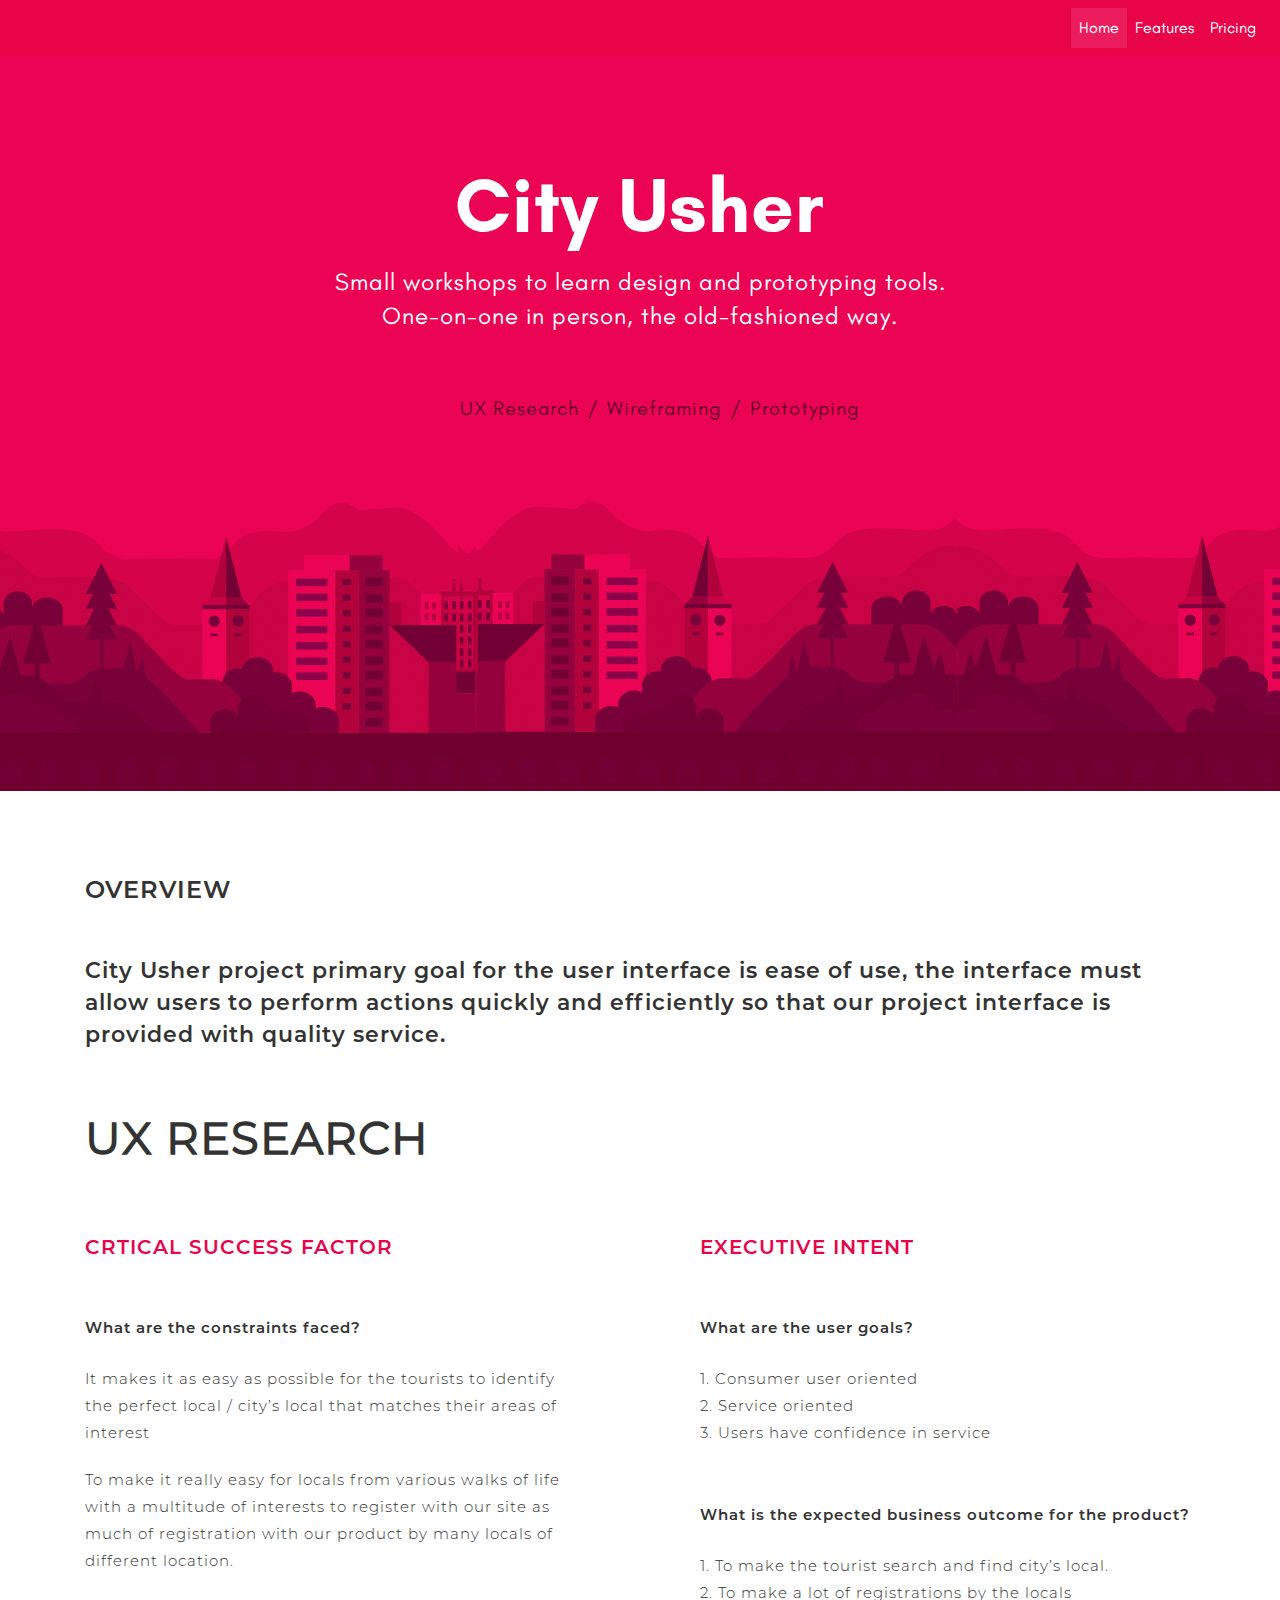
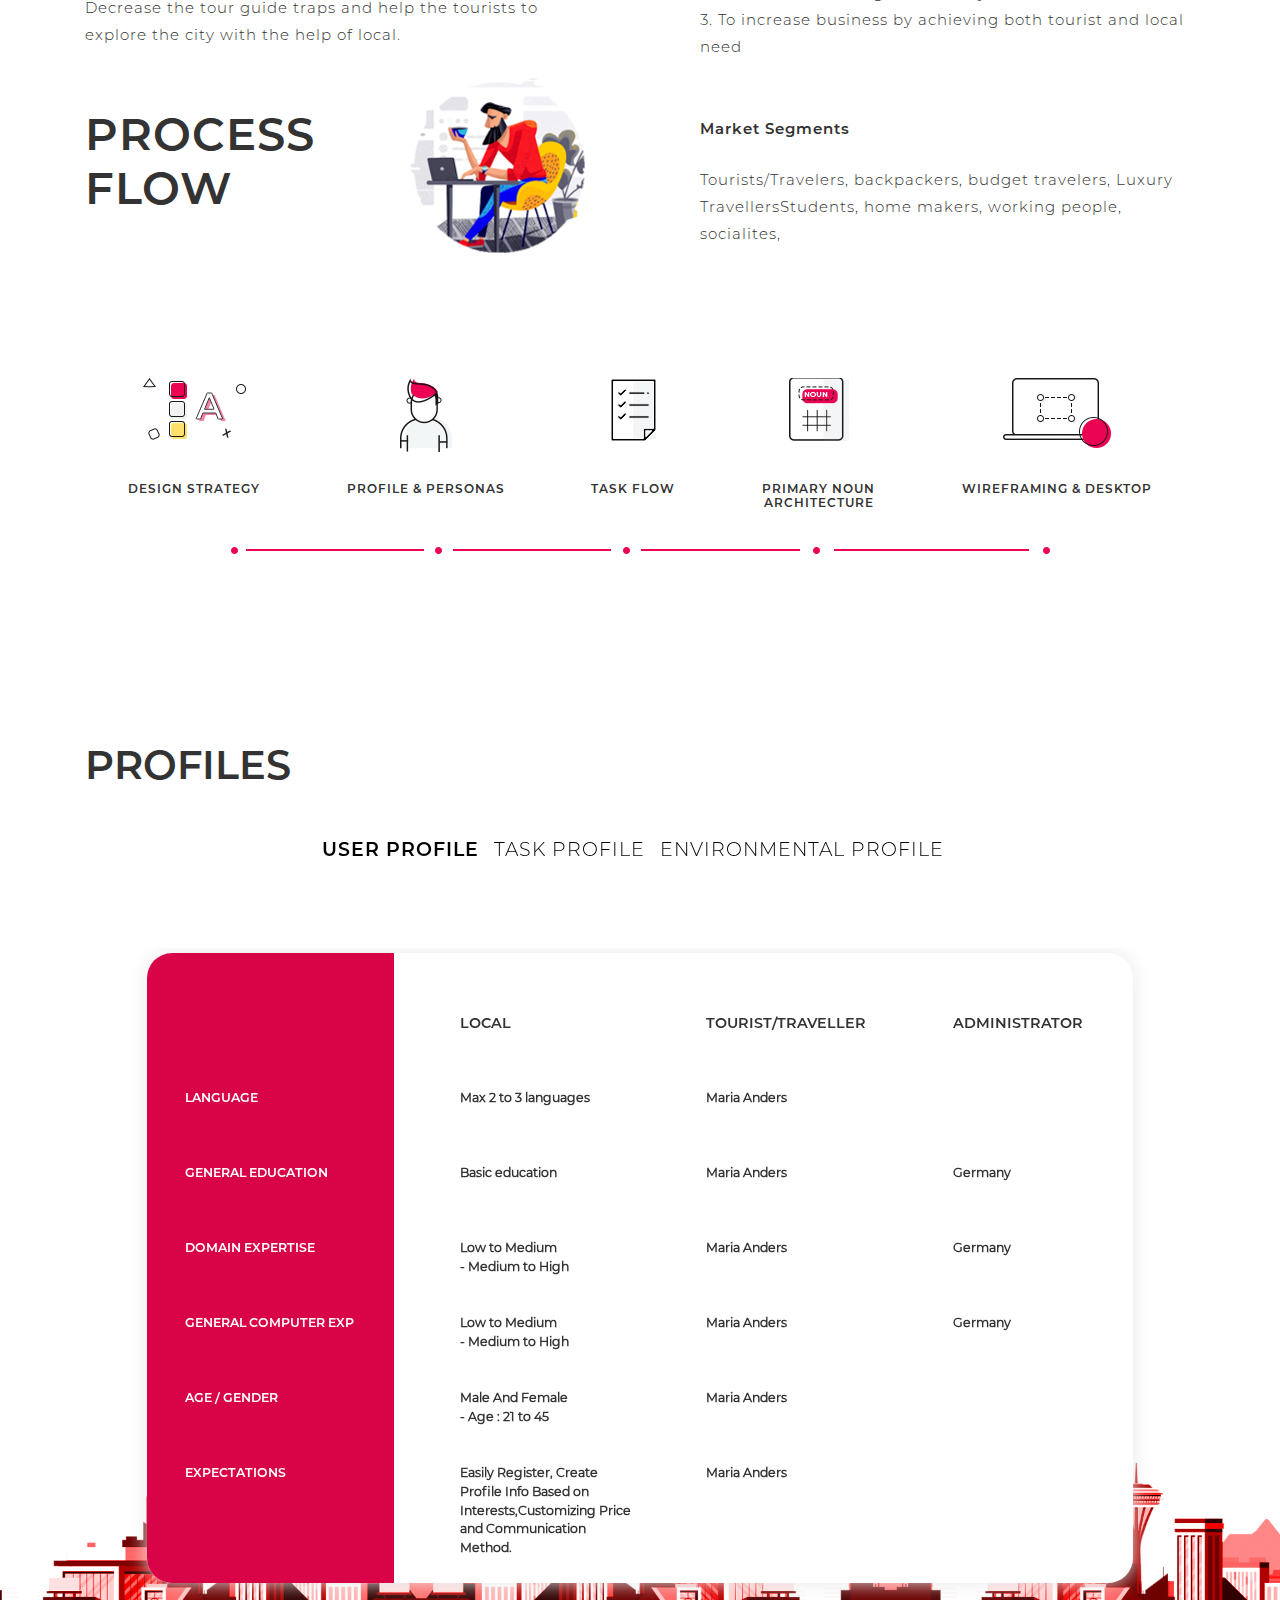
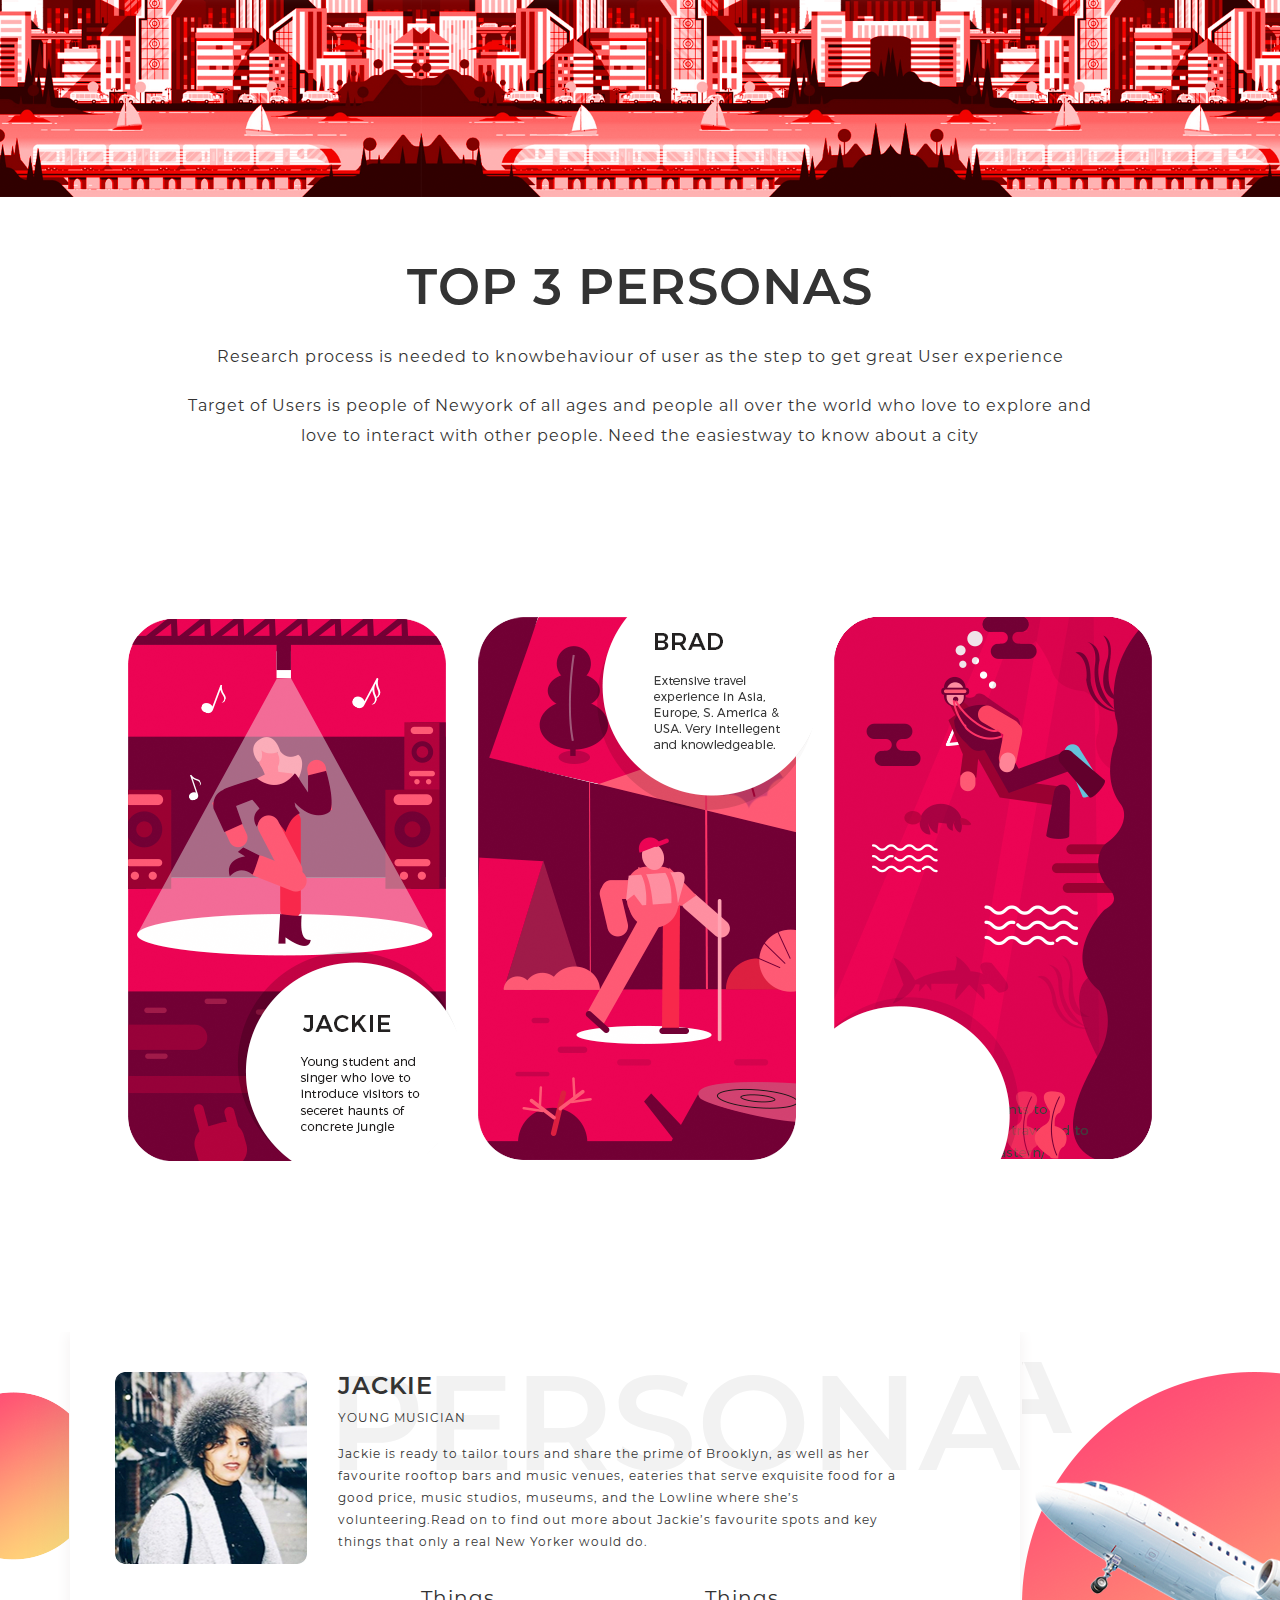
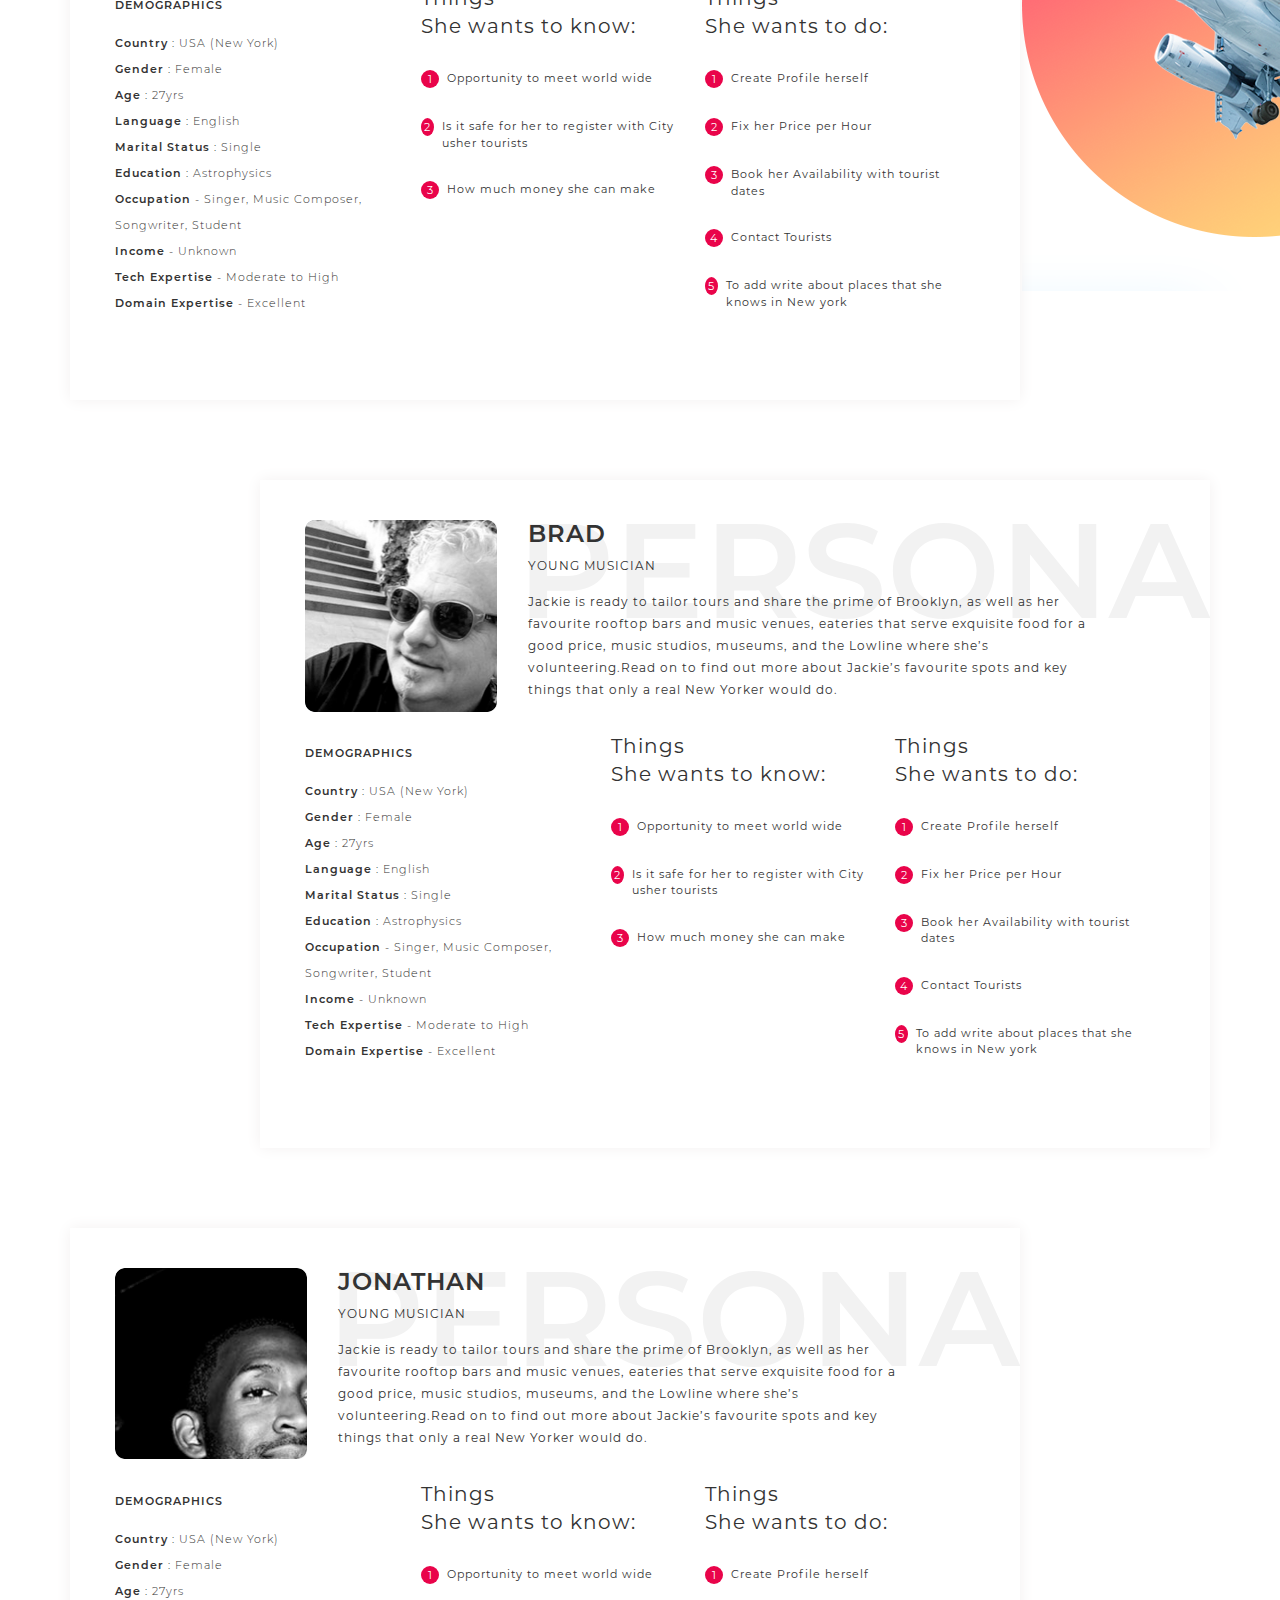
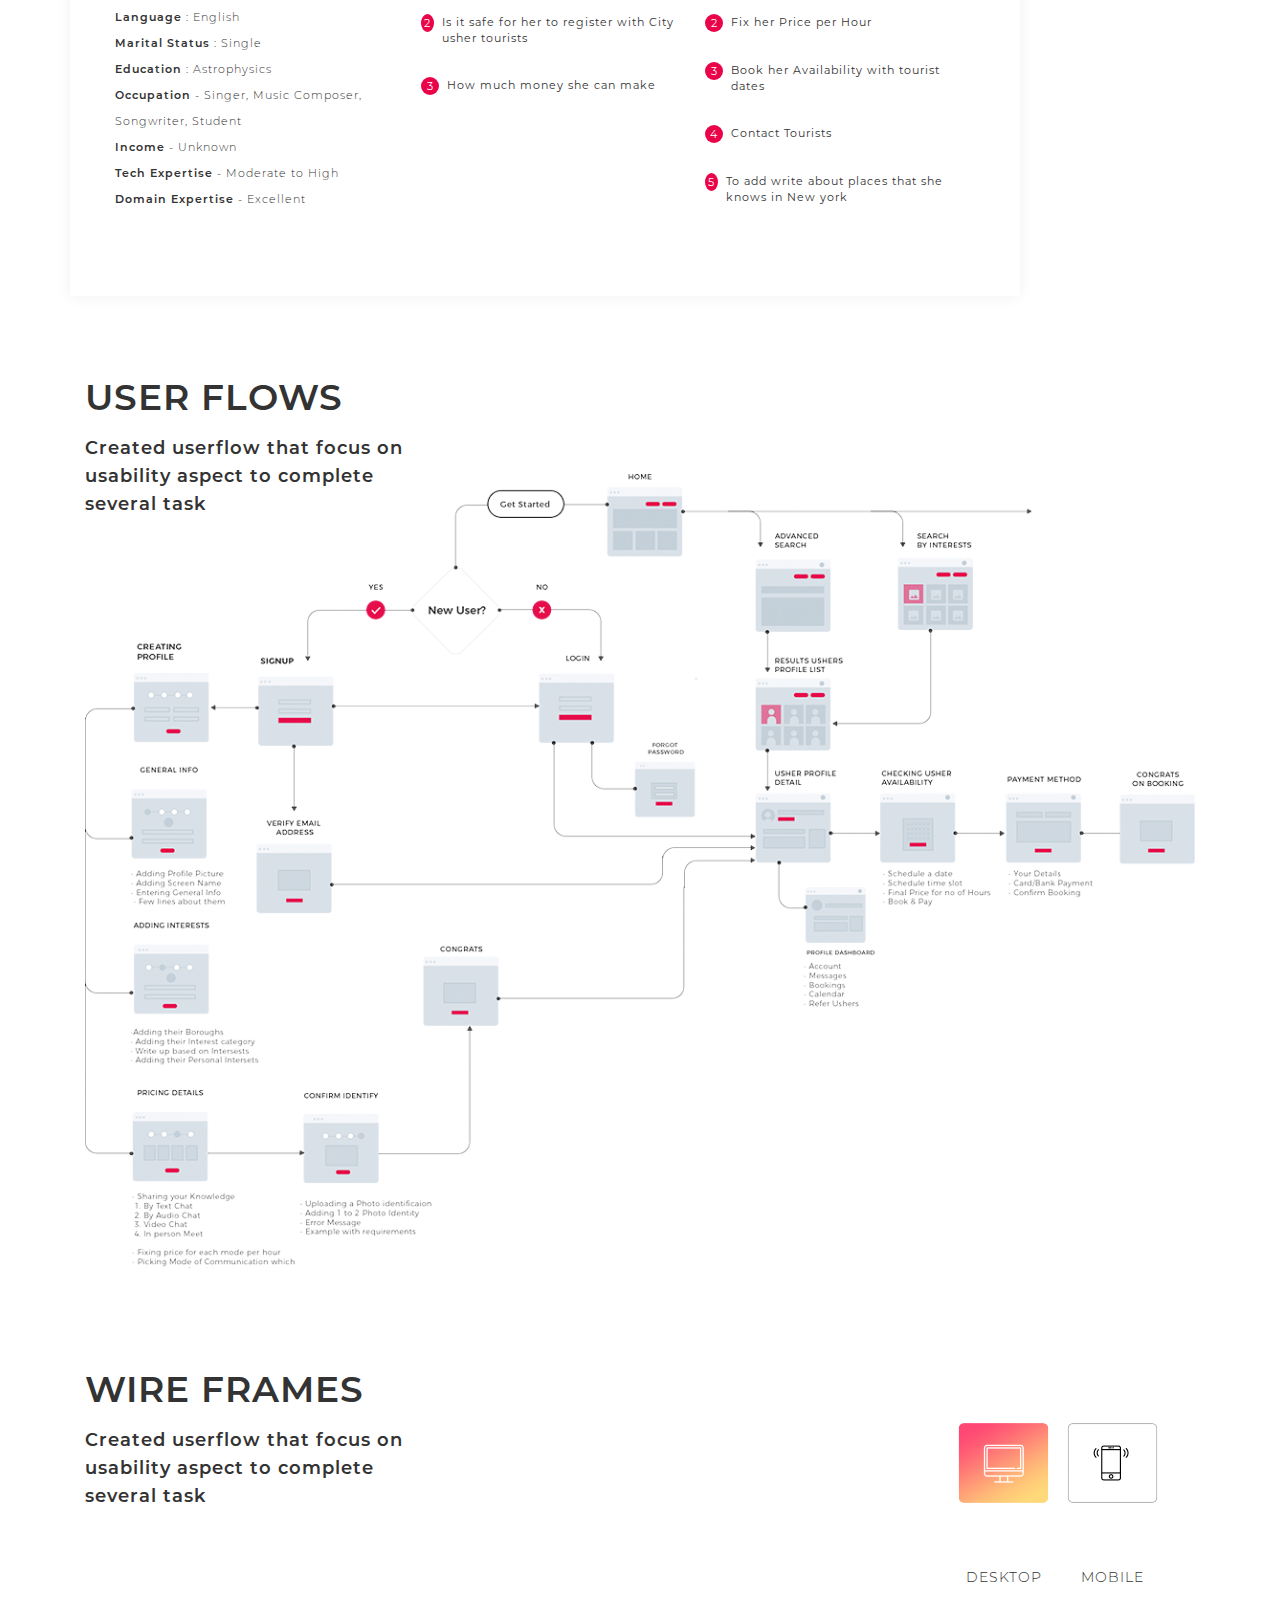
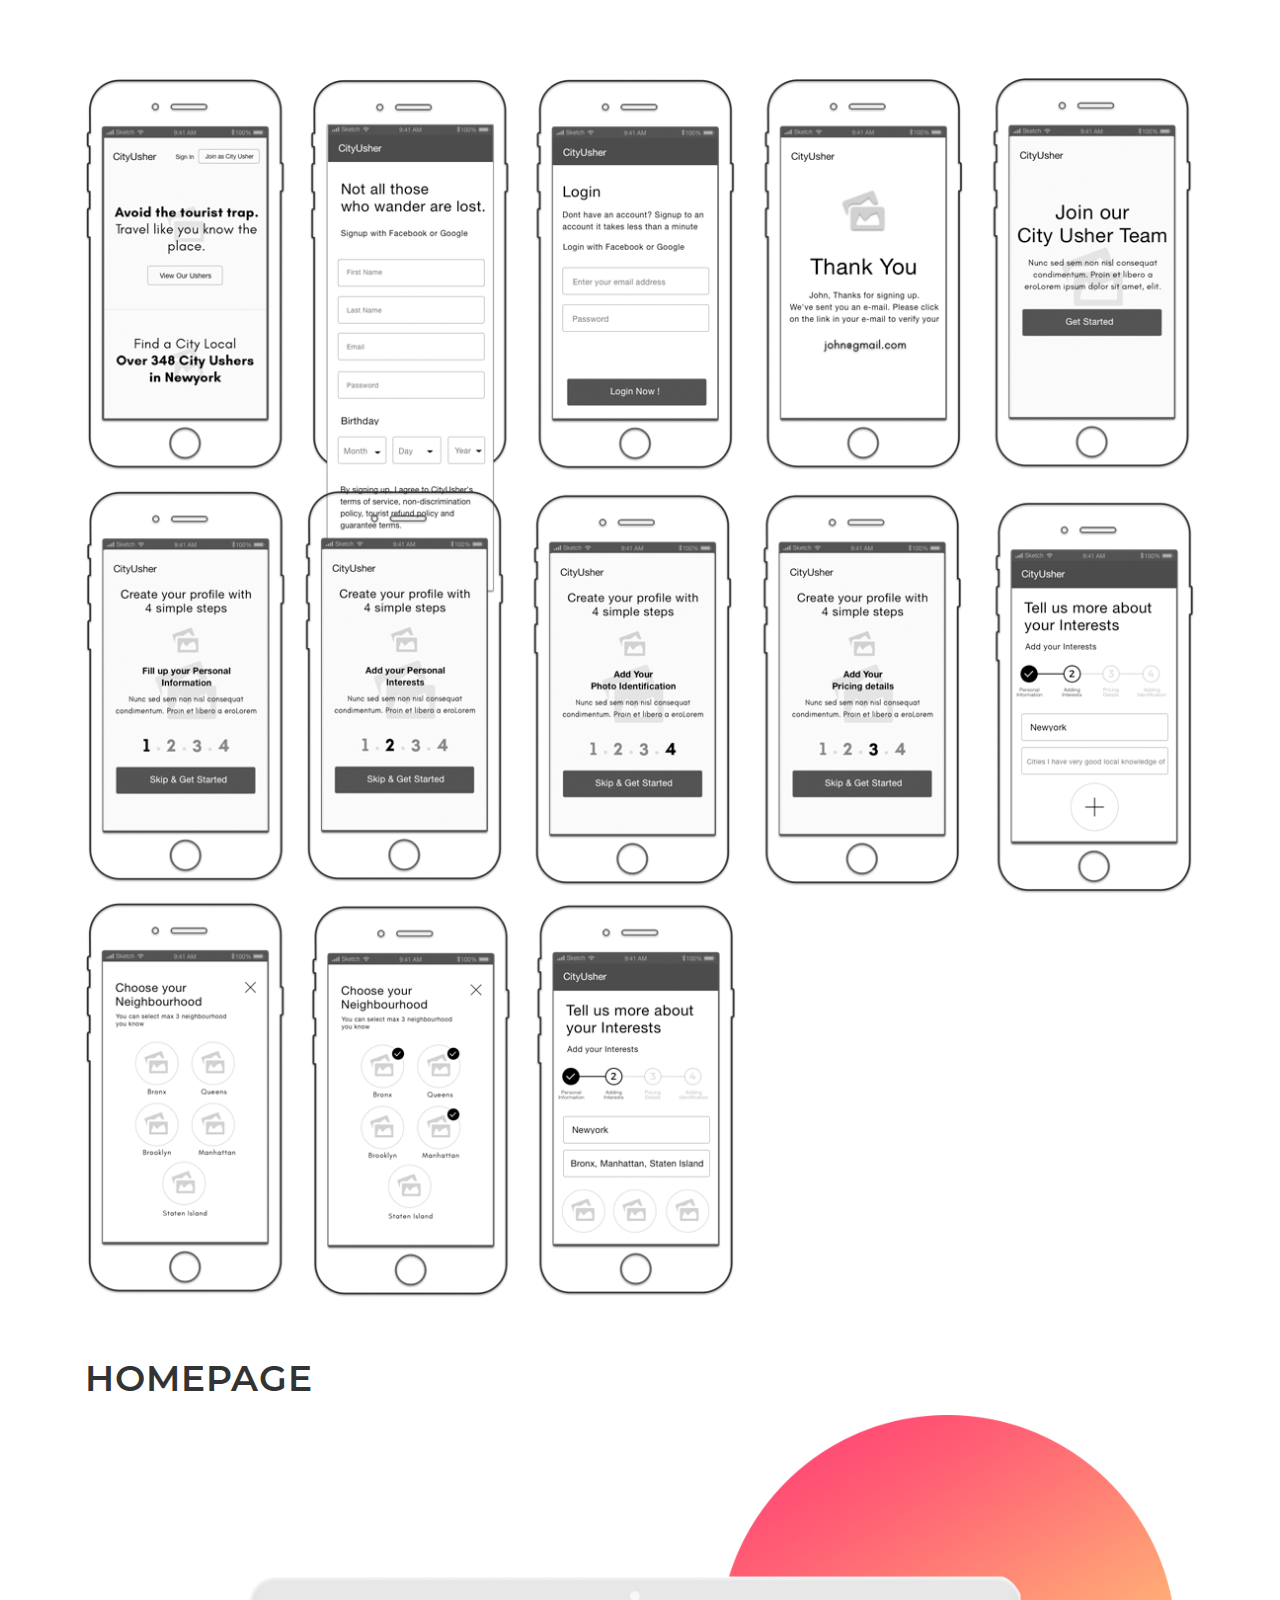
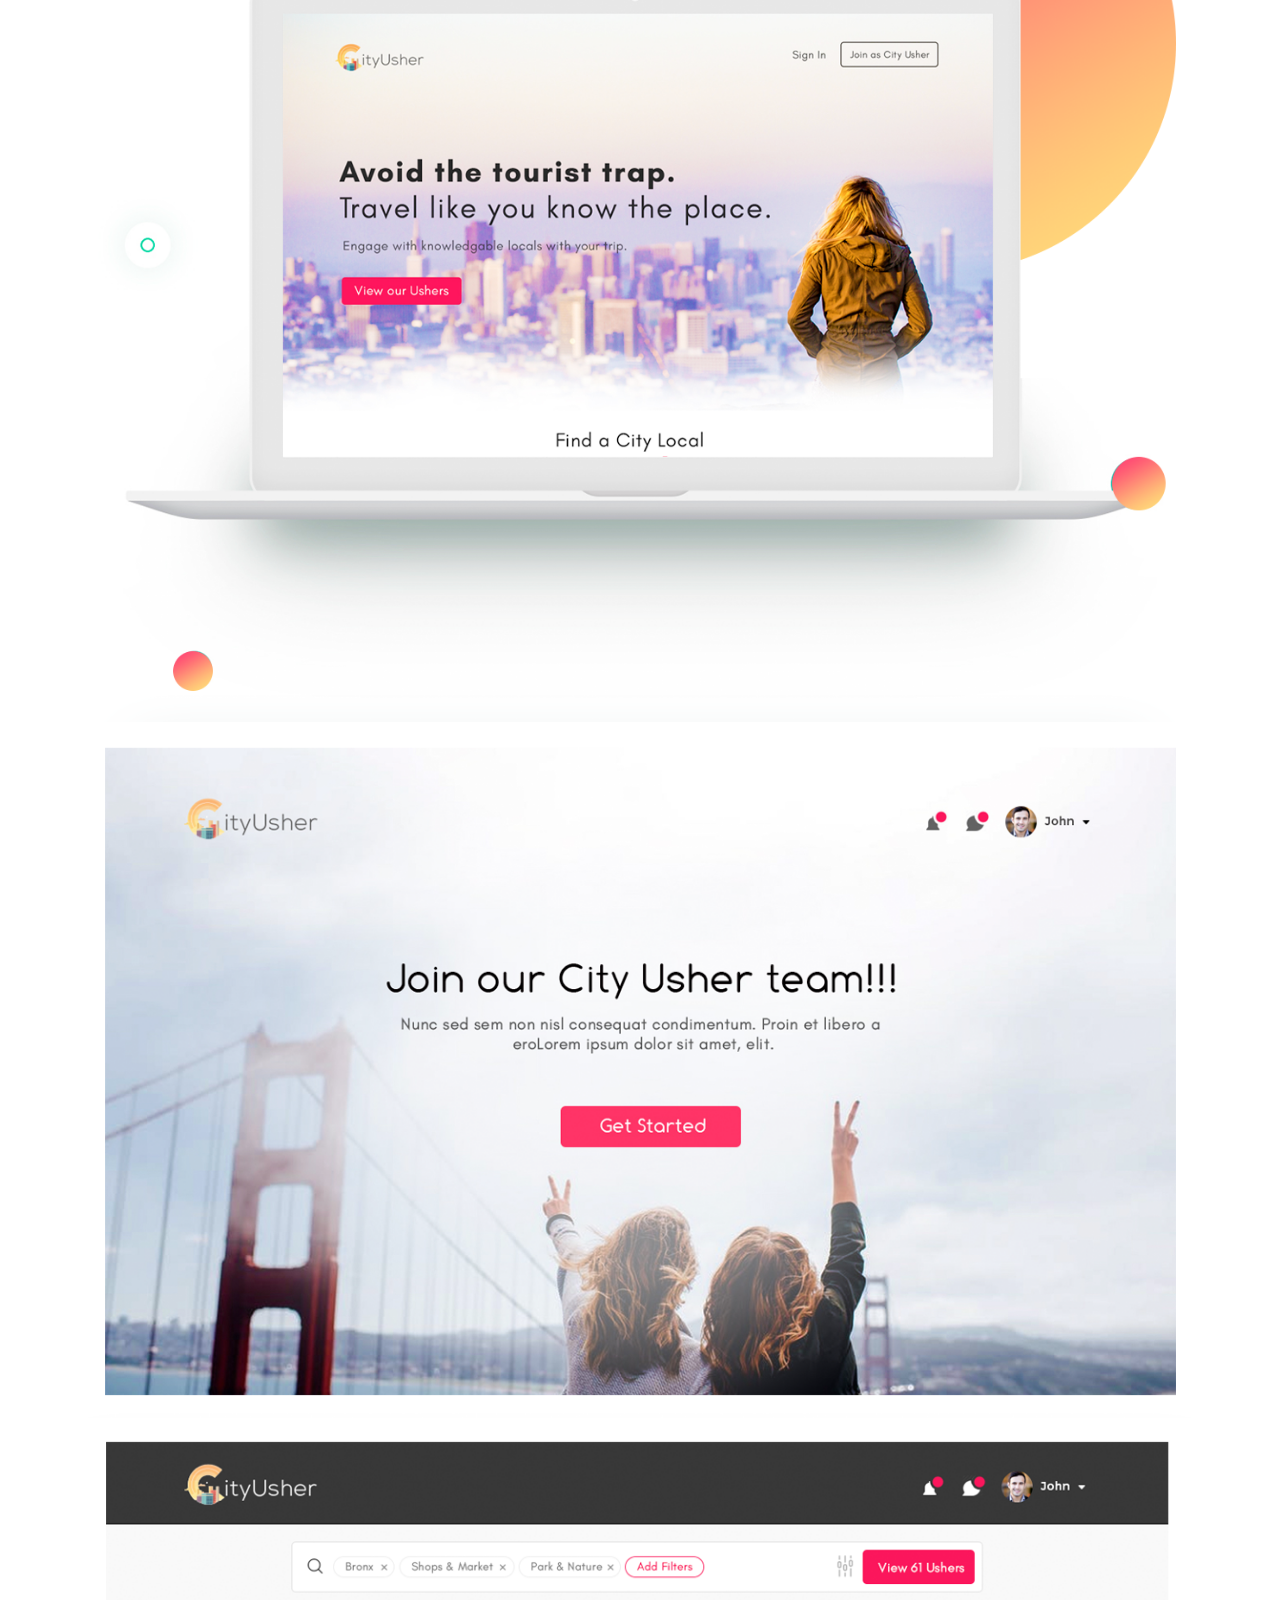
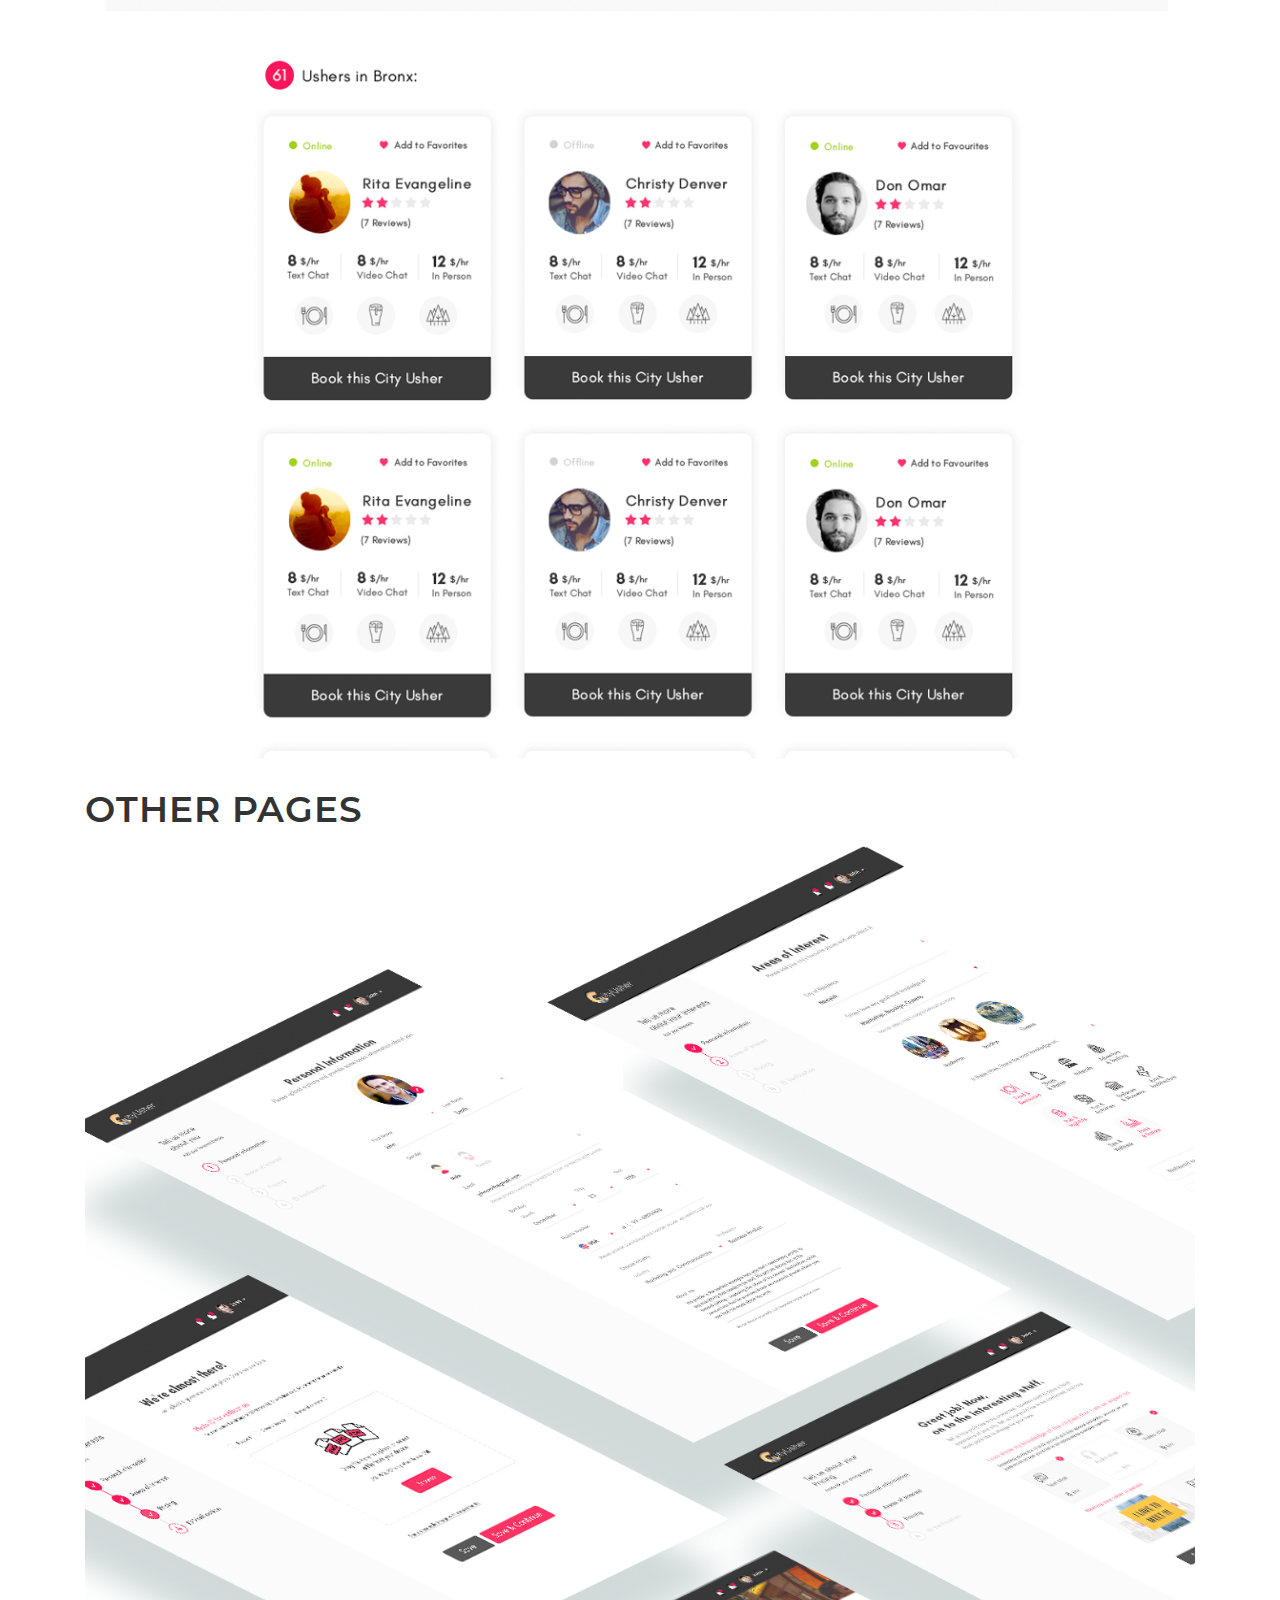
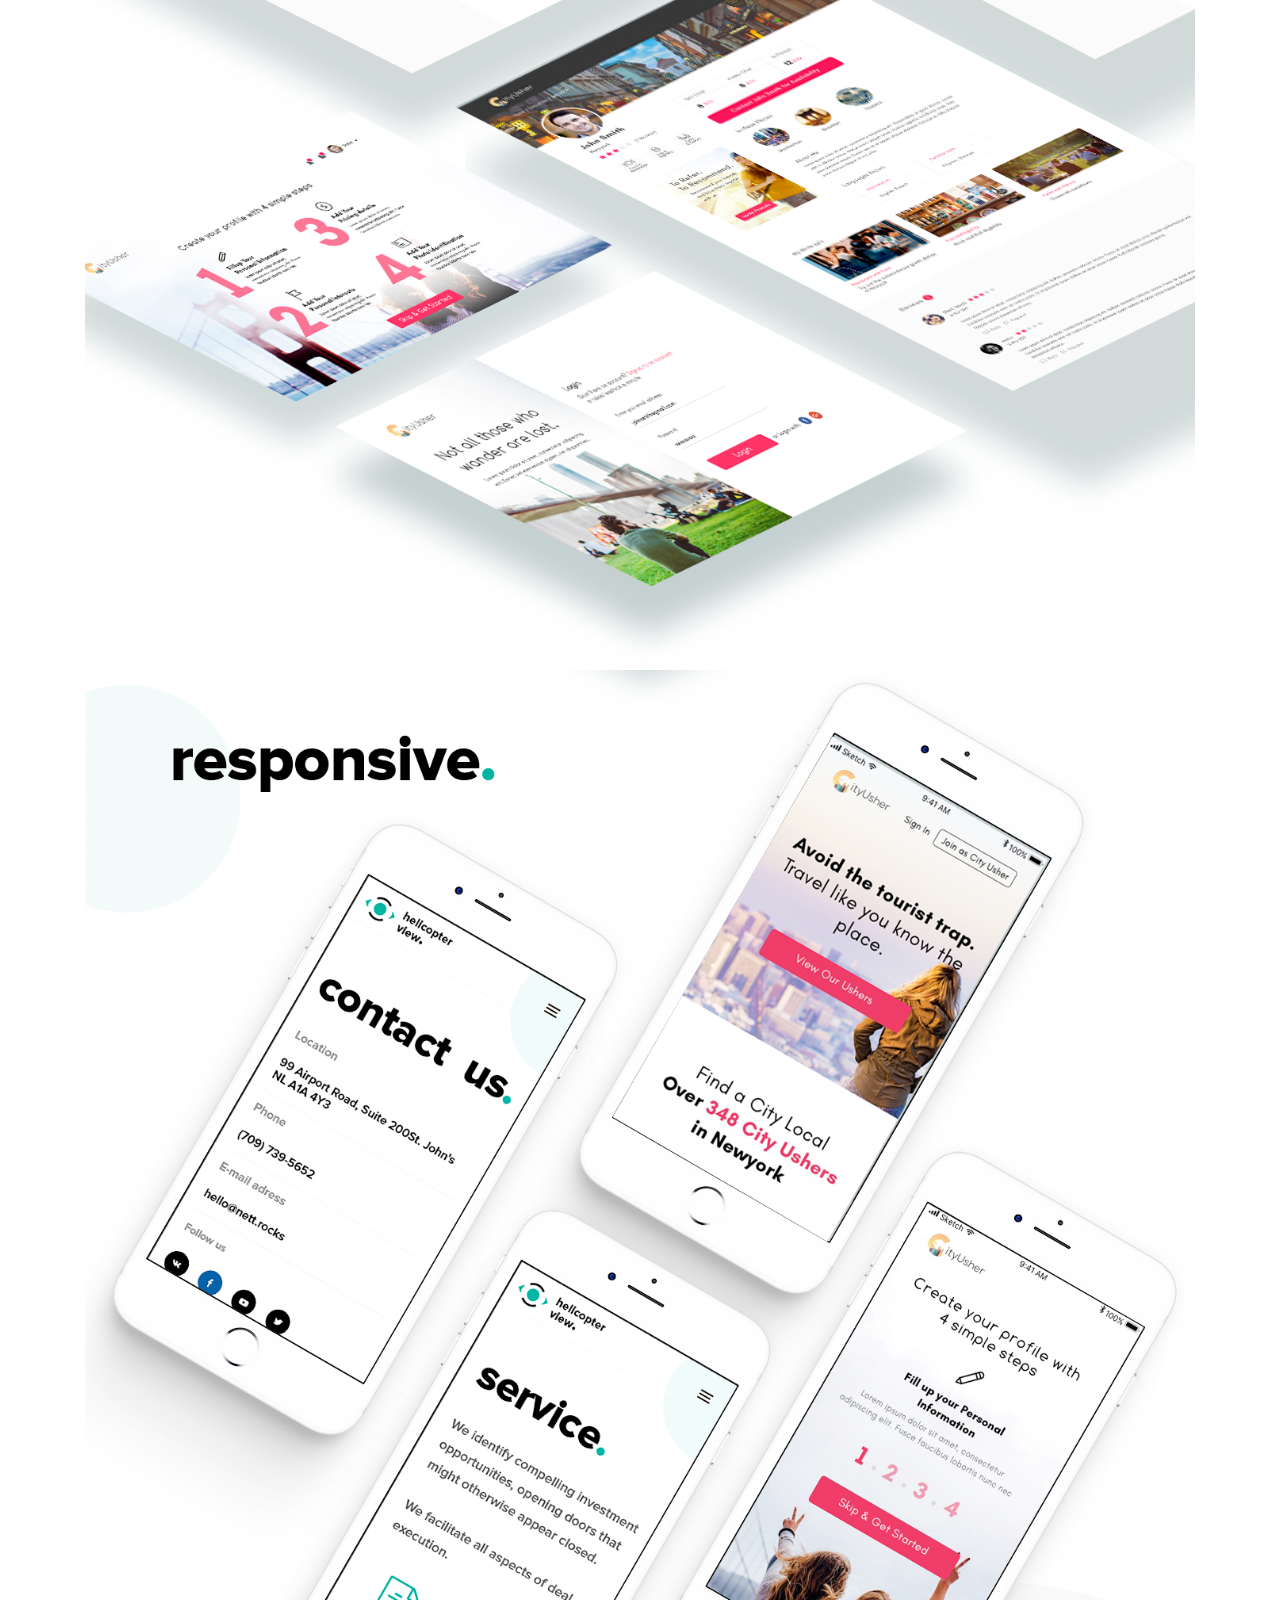
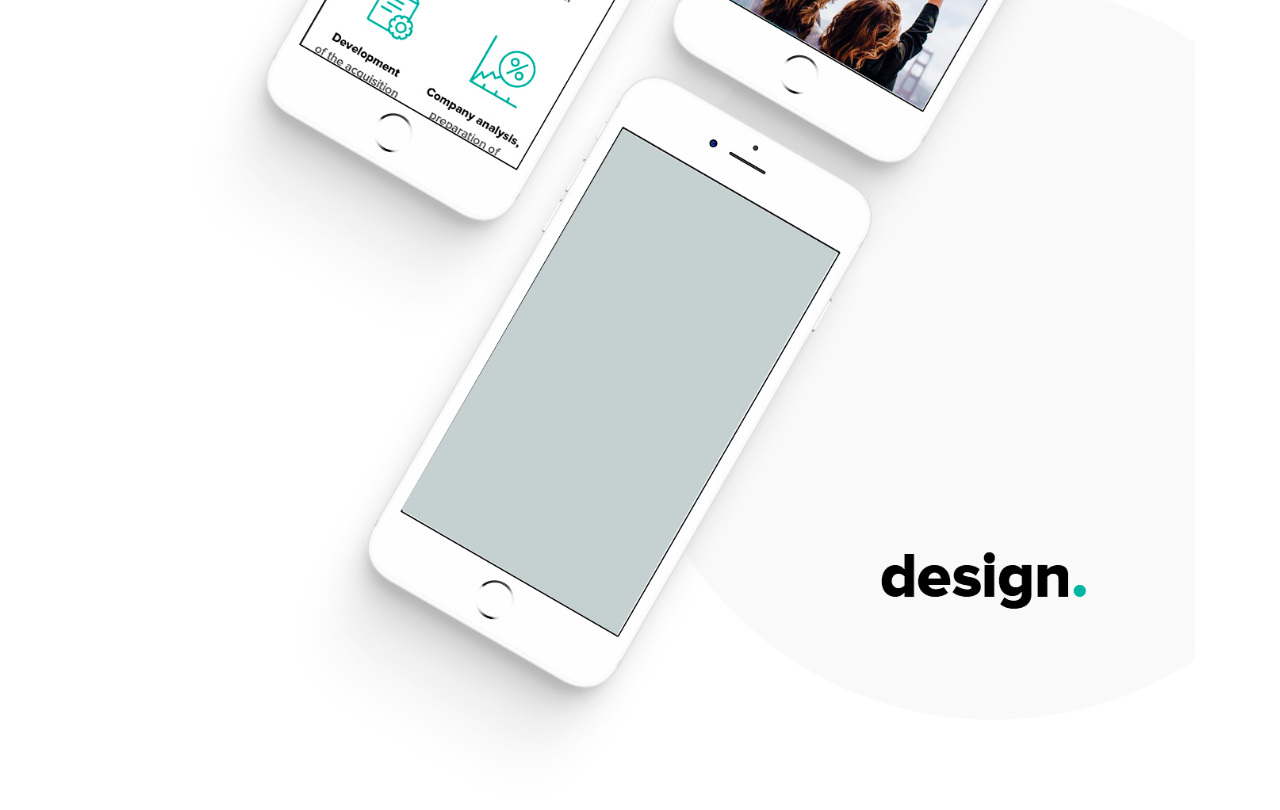
==== commit fd638e84: "MEnu changes and responsive design" ====
--- a/CityUsher.html
+++ b/CityUsher.html
@@ -23,7 +23,6 @@
 <body>
     <div class="container-fluid topBanner section_1">
         <nav class="navbar navbar-expand-lg navbar-dark">
-            <a class="navbar-brand" href="#">City Usher</a>
             <button class="navbar-toggler" type="button" data-toggle="collapse" data-target="#navbarNav" aria-controls="navbarNav" aria-expanded="false"
                 aria-label="Toggle navigation">
                 <span class="navbar-toggler-icon"></span>
--- a/assets/css/global.css
+++ b/assets/css/global.css
@@ -32,6 +32,26 @@
     font-family: 'GlacialIndifference-Regular';
     overflow-x: hidden;
 }
+
+/*Canvas design*/
+html,
+body {
+  height: 100%;
+  width: 100%;
+  margin: 0;
+  padding: 0;
+}
+
+#particle-canvas {
+    position: absolute !important;
+    width: 100%;
+    height: 100%;
+}
+#particle-canvas div{
+    background: none !important;
+}
+/*Canvas design*/
+
 .no_padding{
     padding: 0;
 }
@@ -48,6 +68,9 @@
     position: relative;
 }
 
+.banner_inner{
+    z-index: 99;
+}
 .top_banner.full_bg {
     min-height: 100vh;
     min-width: 100vw;
@@ -56,6 +79,9 @@
     position: relative;
     margin-bottom: 100px;
 }
+.top_banner .navbar{
+    z-index: 99;
+}
 
 .no_padding {
     padding: 0;
@@ -112,6 +138,7 @@
     border-radius: 50%;
     transform: translateX(-50%);
     overflow: hidden;
+    z-index: 99;
 }
 .overlay_image{
     position: absolute;
@@ -303,3 +330,35 @@
     margin-top: -3px;
     padding-right: 10px;
 }
+@media only screen and (max-width:992px){
+    .carousel_info .info,
+    .carousel_info .carousel_container {
+        max-width: 100%;
+        width: 100%;
+        flex: 100%;
+    }
+    .carousel_info .info{
+        order: 1;
+    }
+}
+@media only screen and (max-width:767px){
+    .header {
+        transform: none;
+        padding-left: 0;
+        margin-top: 50px;
+    }
+    .social_icons_wrap{
+        width: min-content;
+        float: right;
+    }
+    .header h1{
+        font-size: 60px;
+    }
+    .header h4{
+        font-size: 24px;
+    }
+    .vertical_social,
+    .vertical_text {
+        display: none;
+    }
+}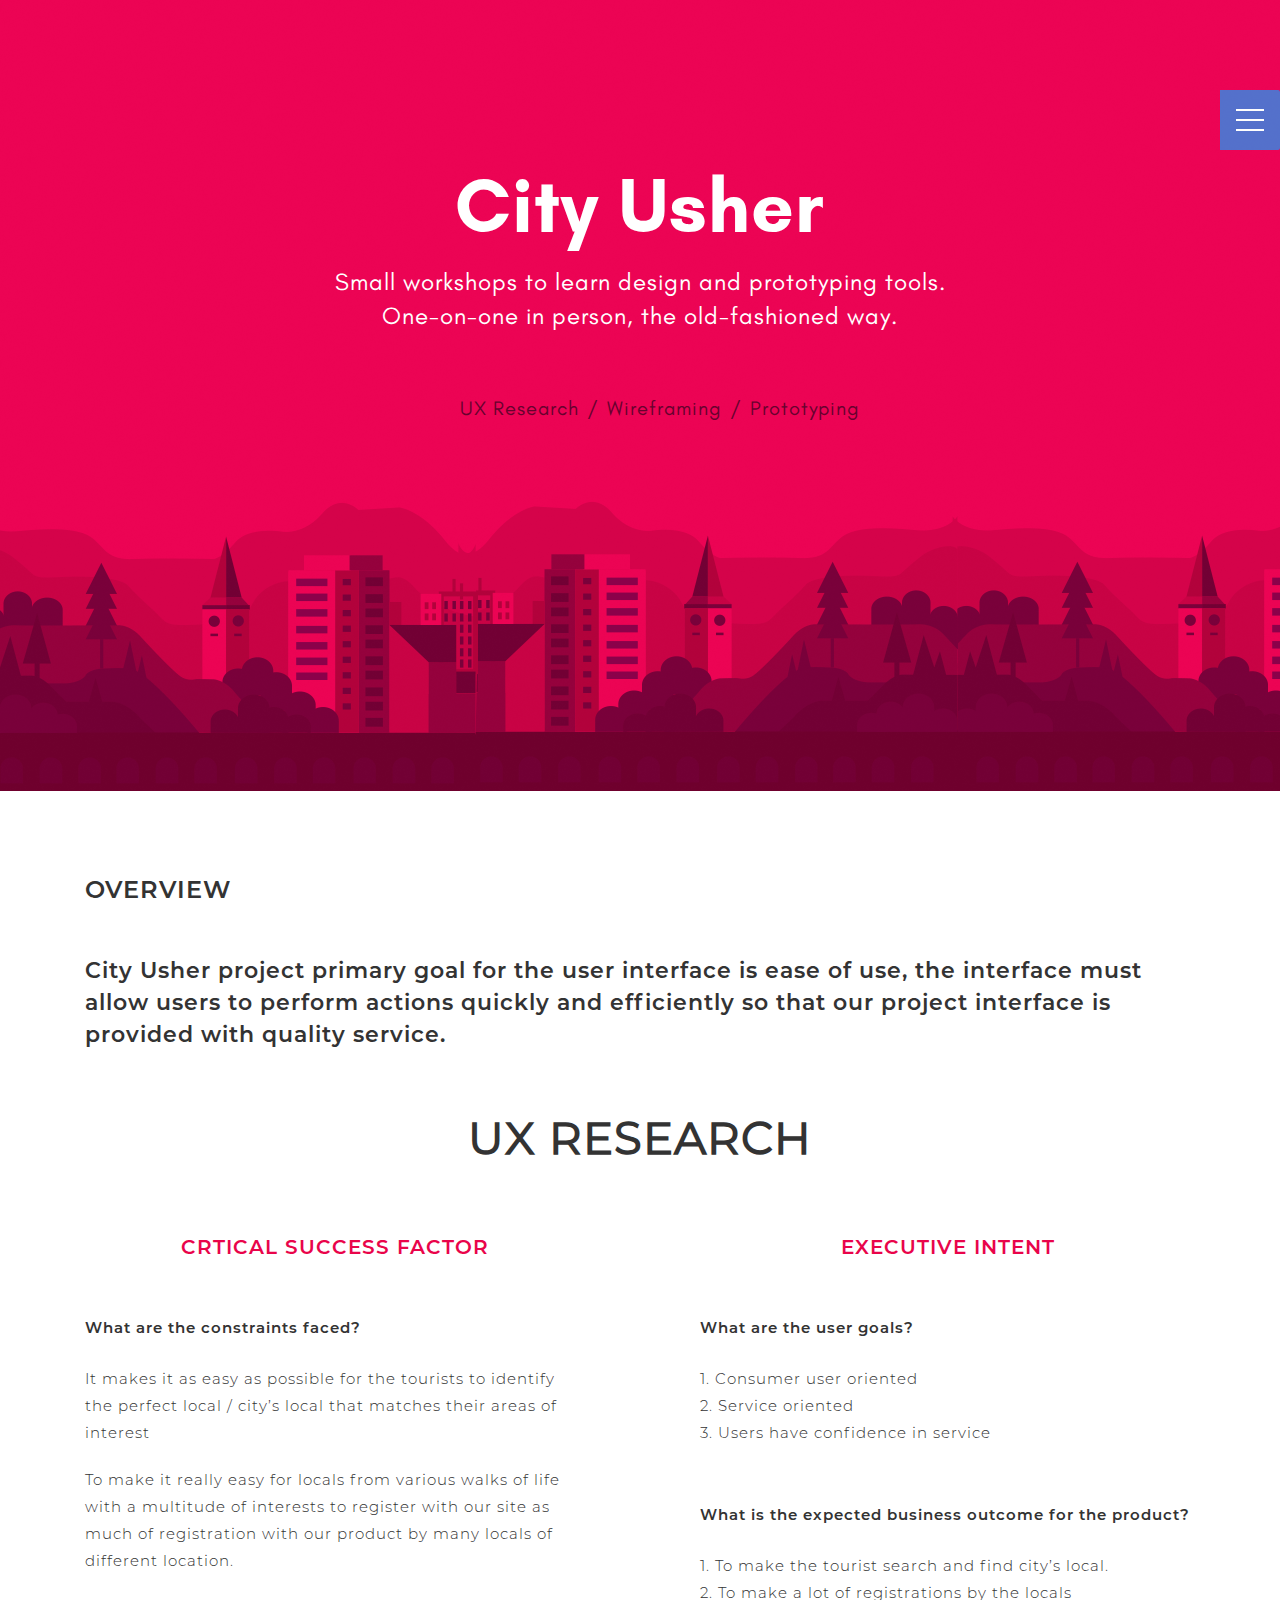
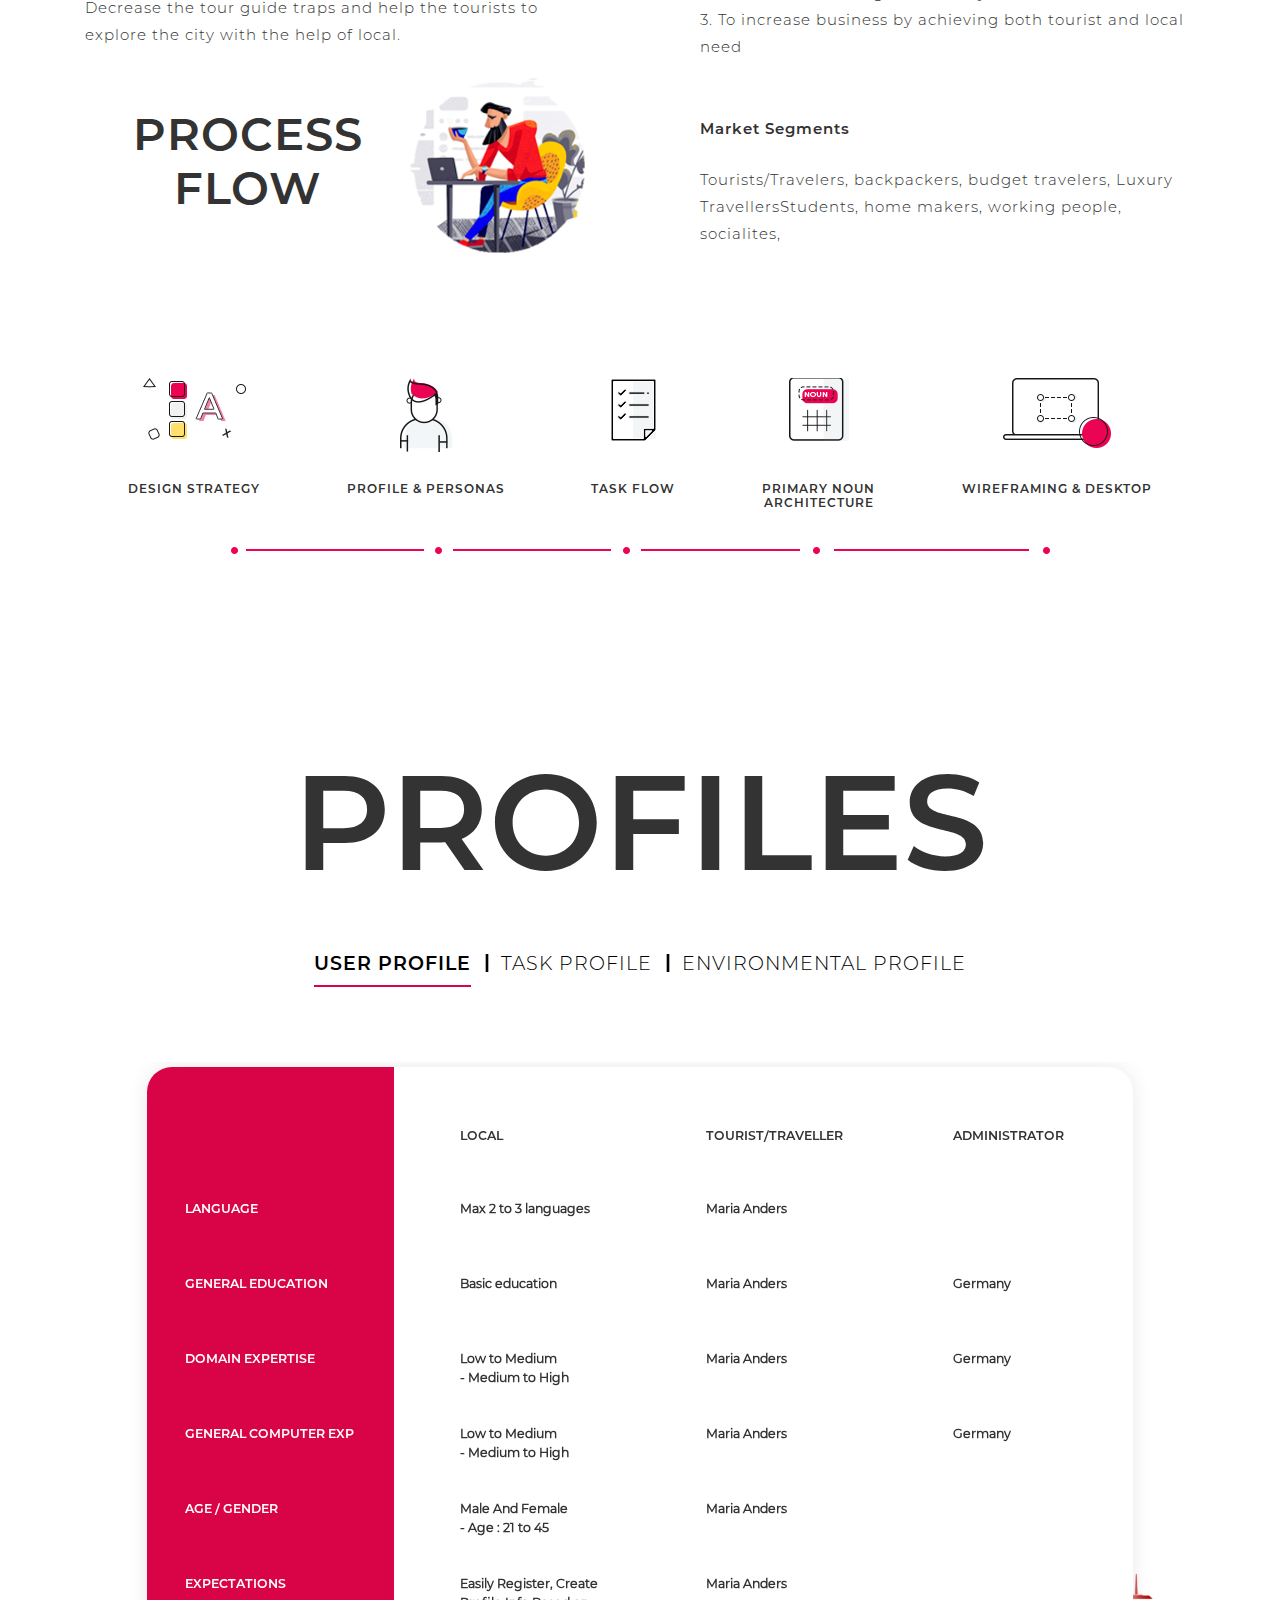
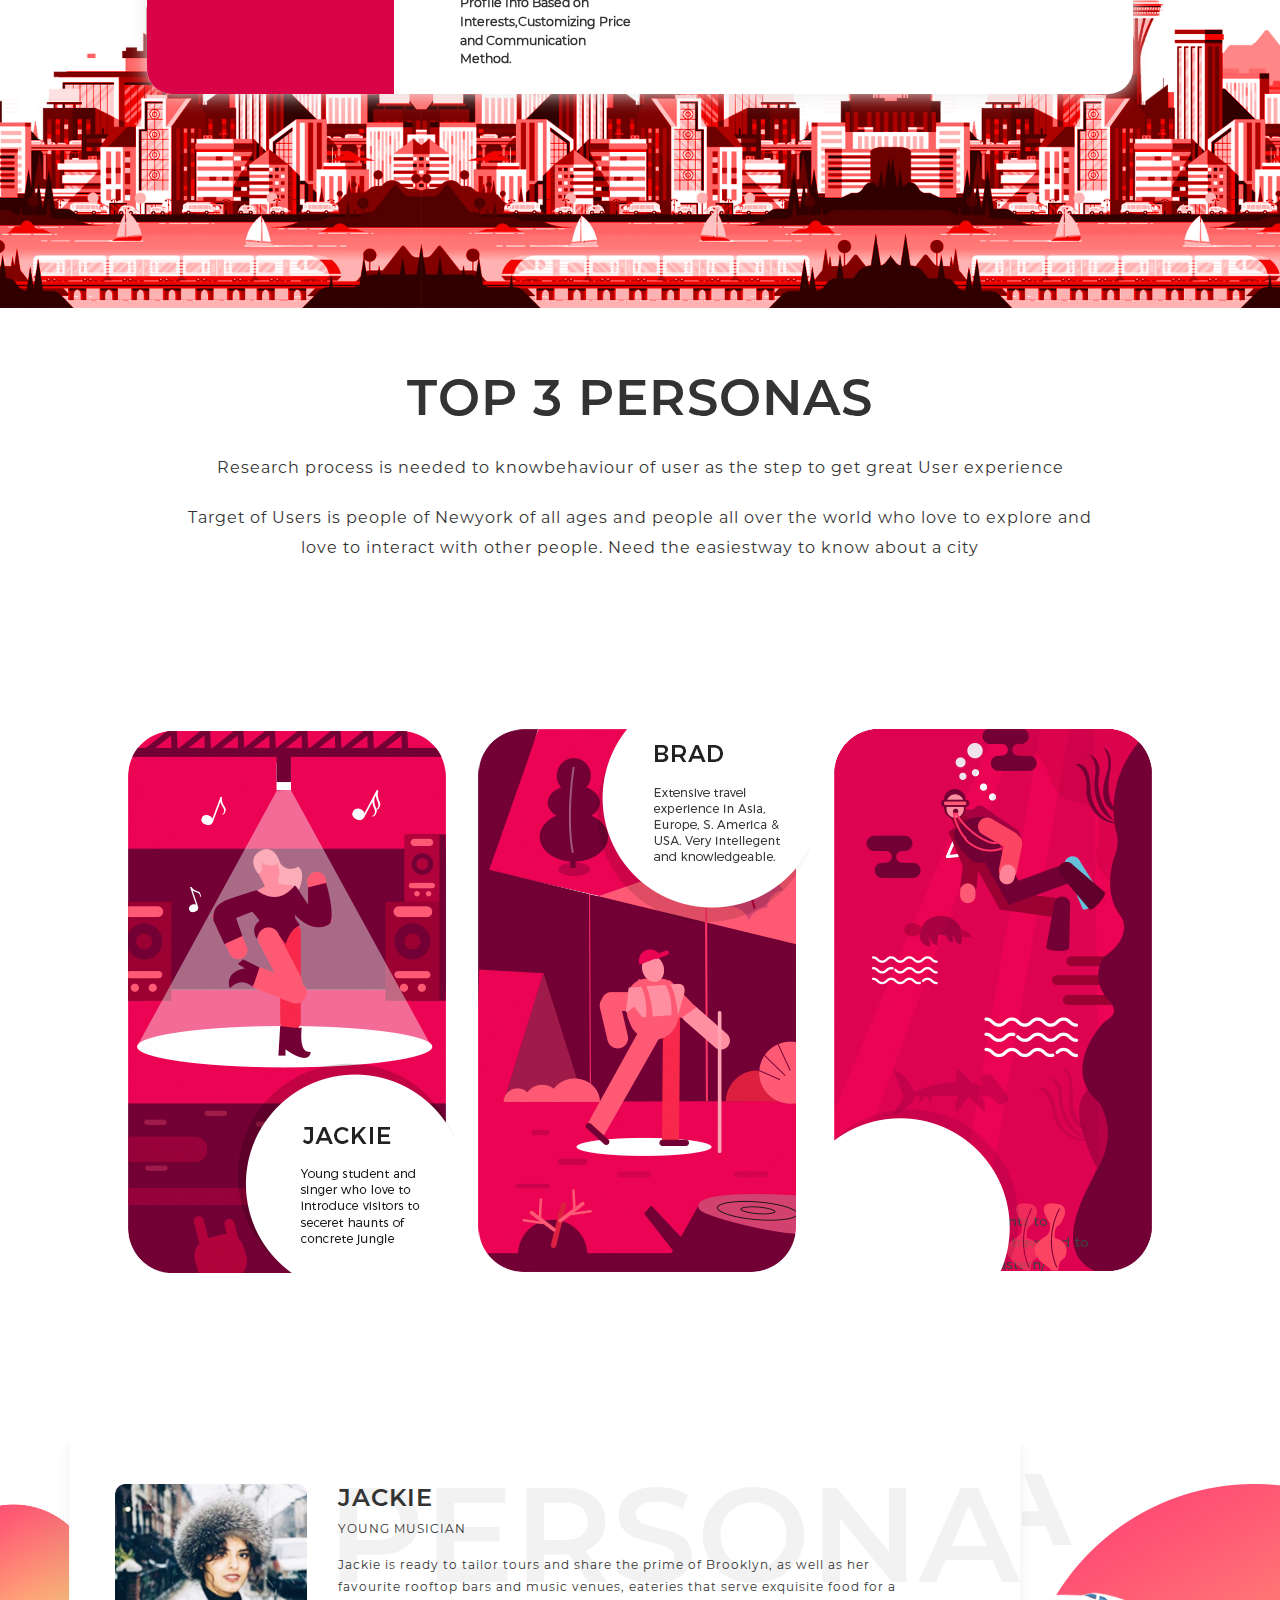
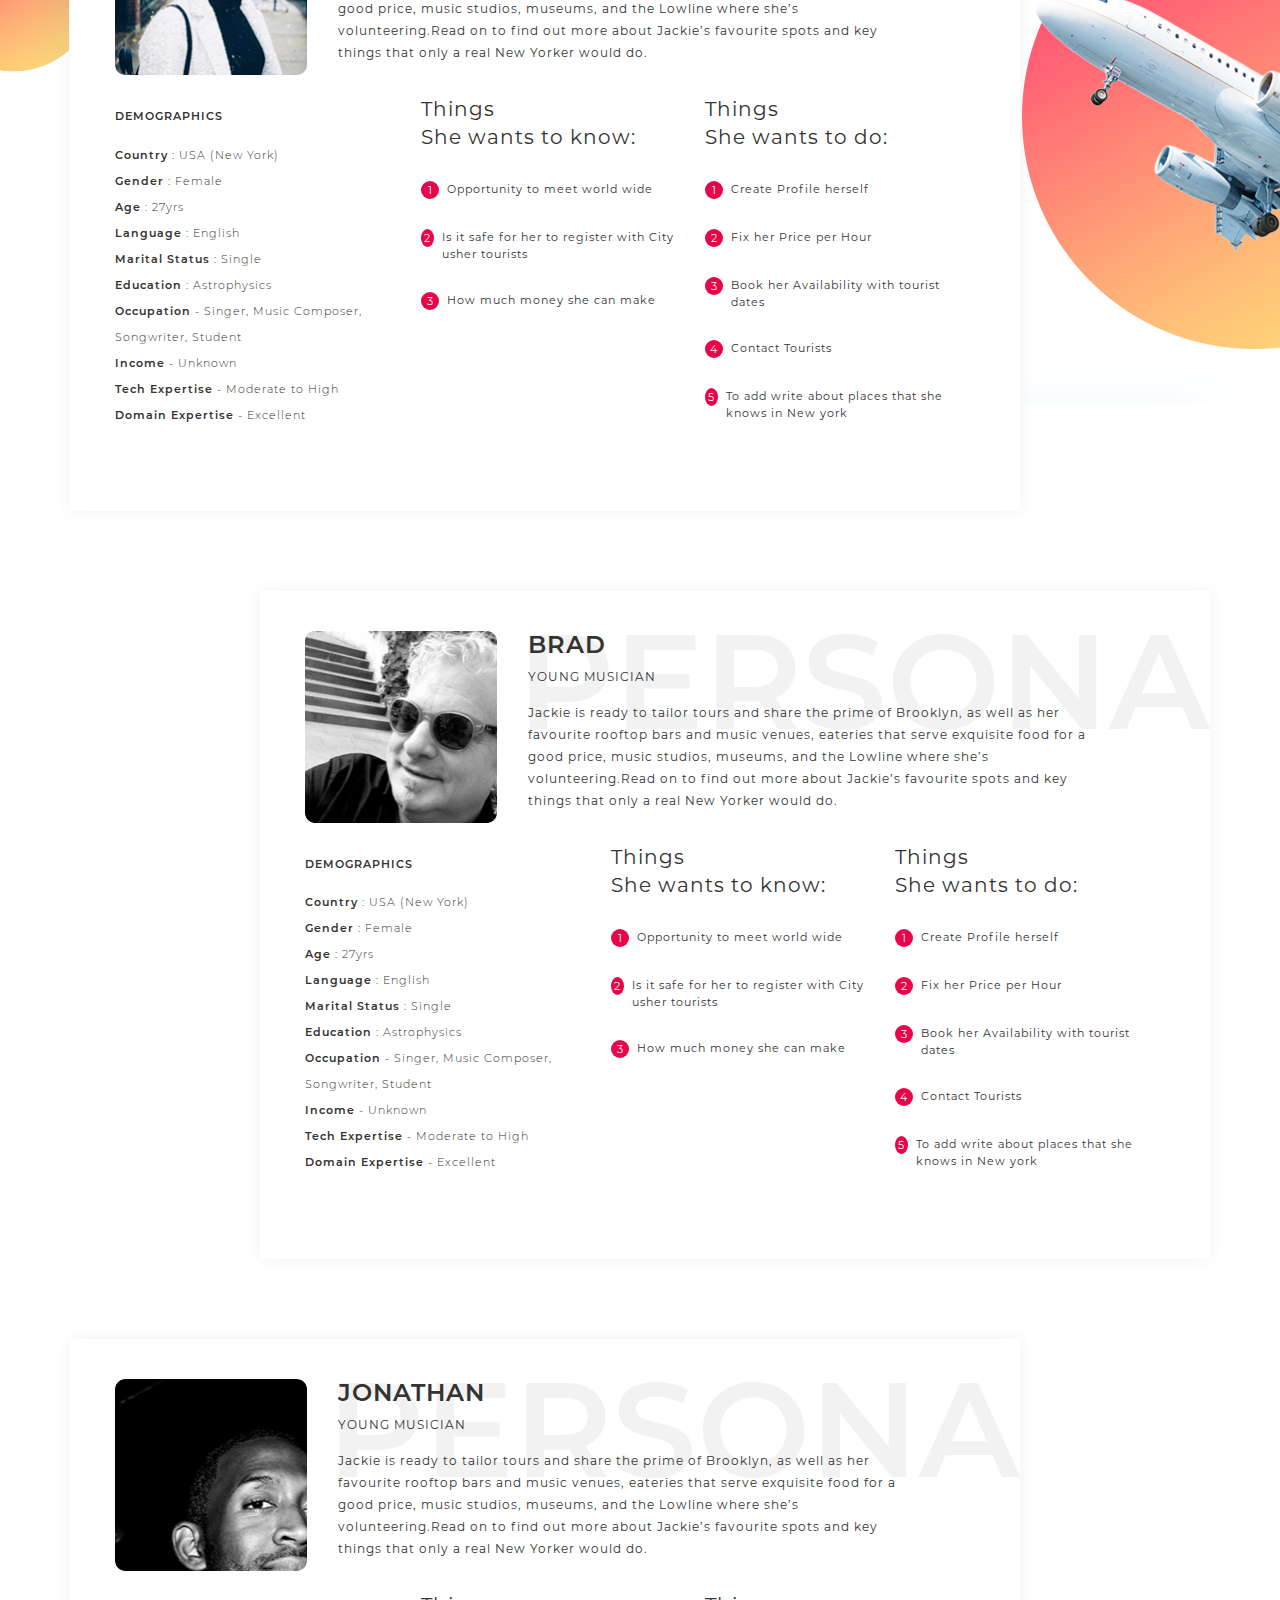
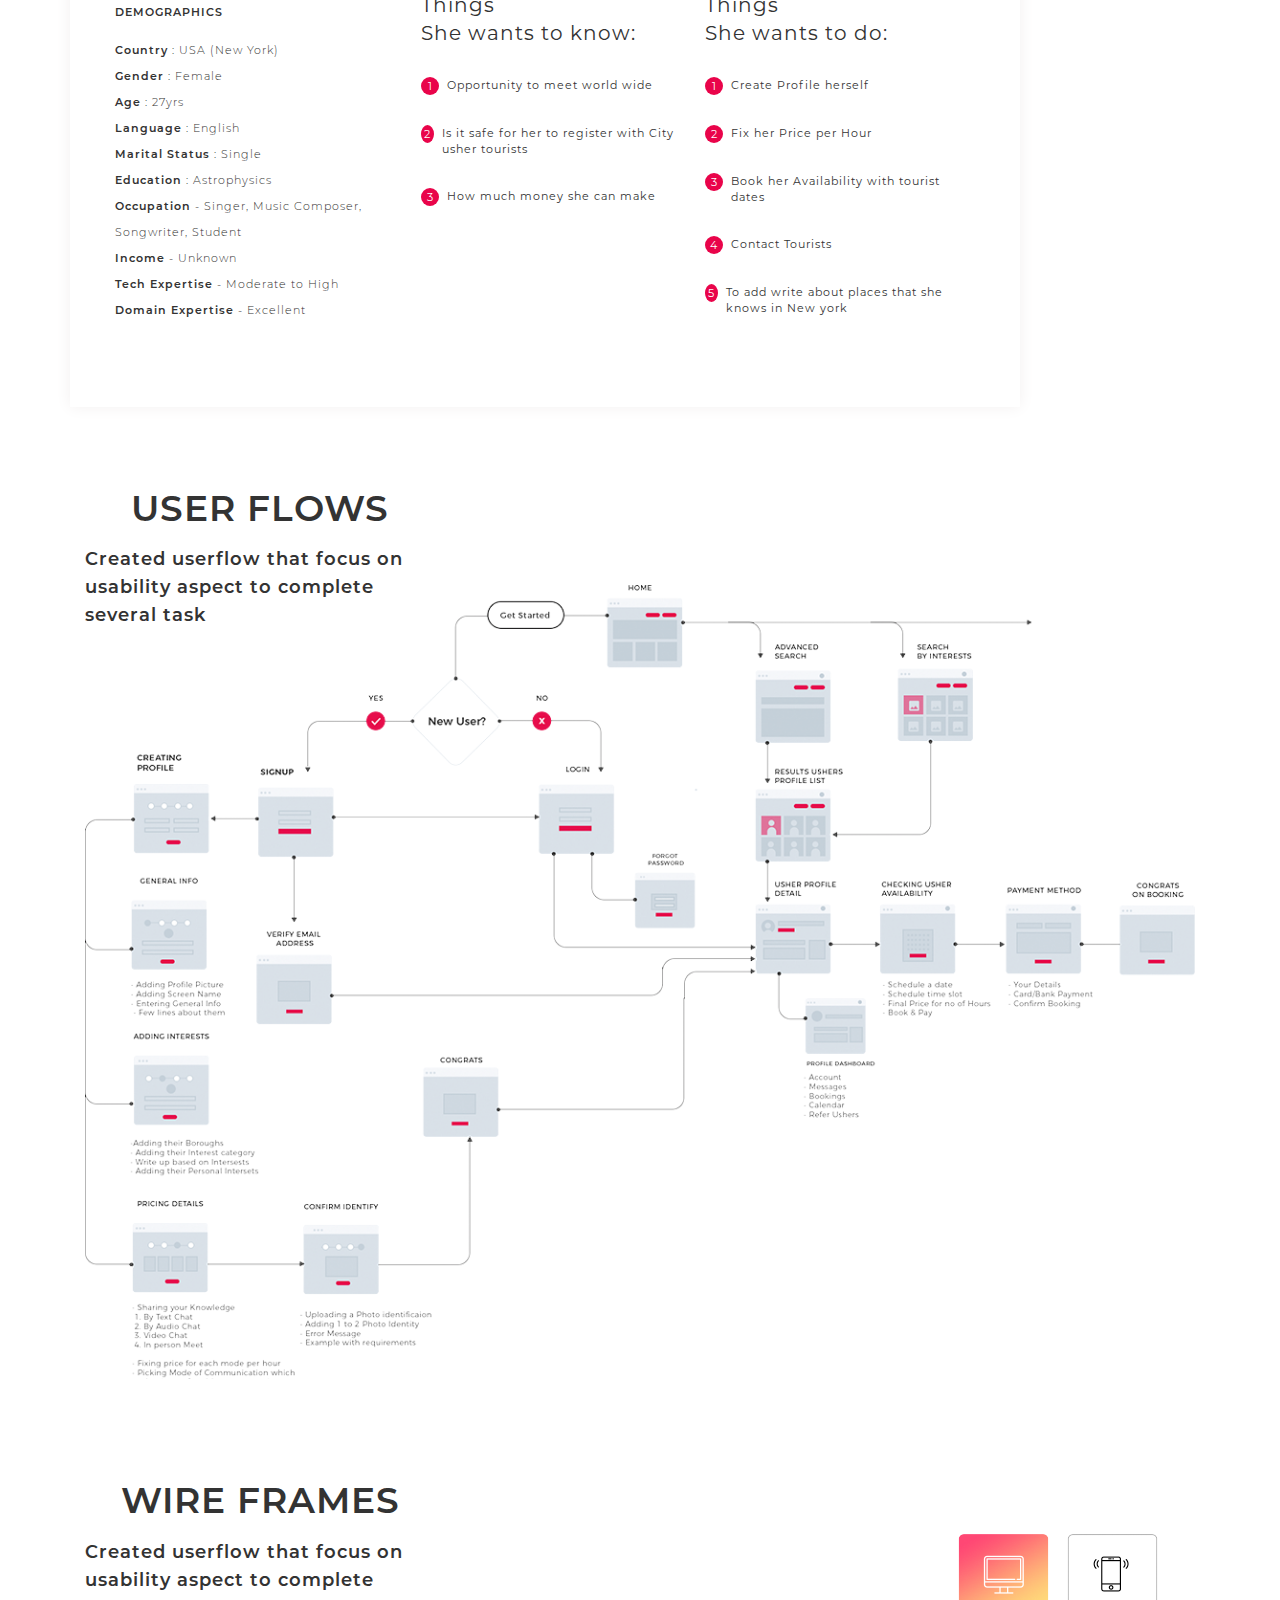
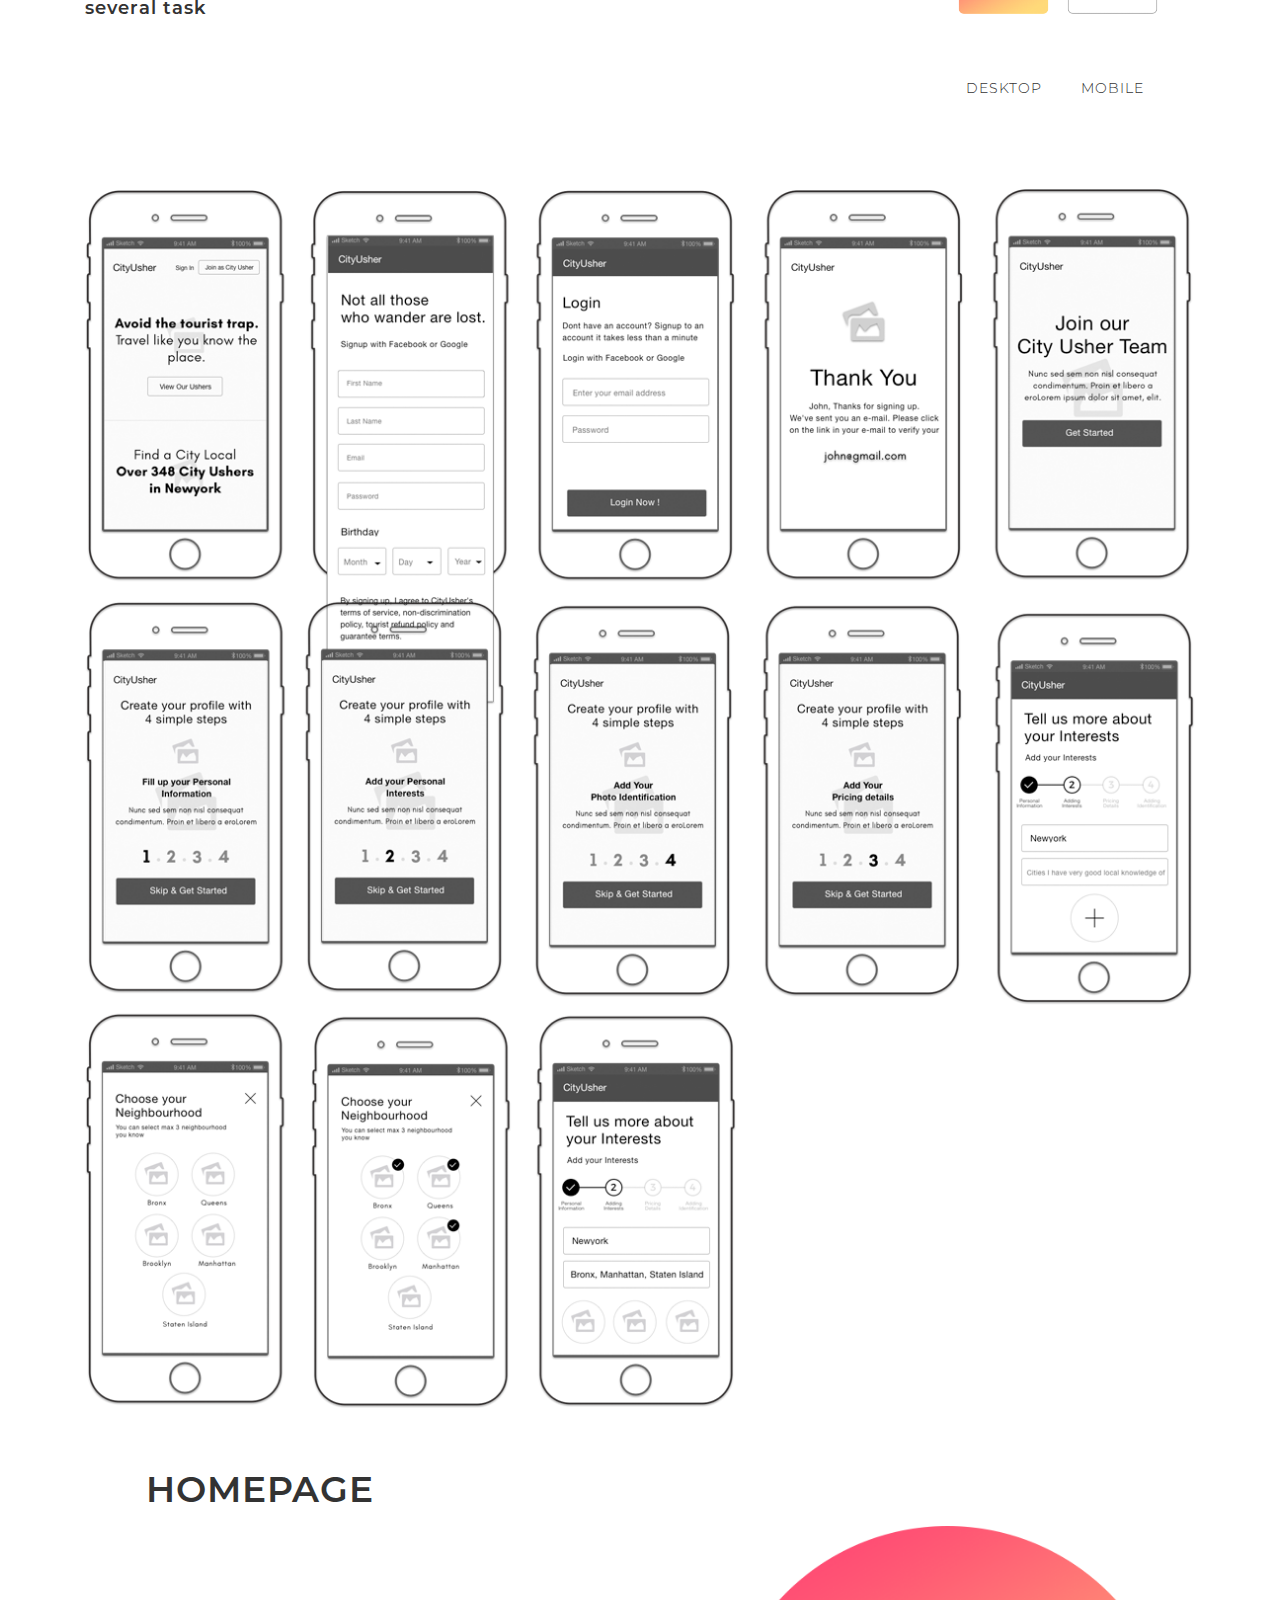
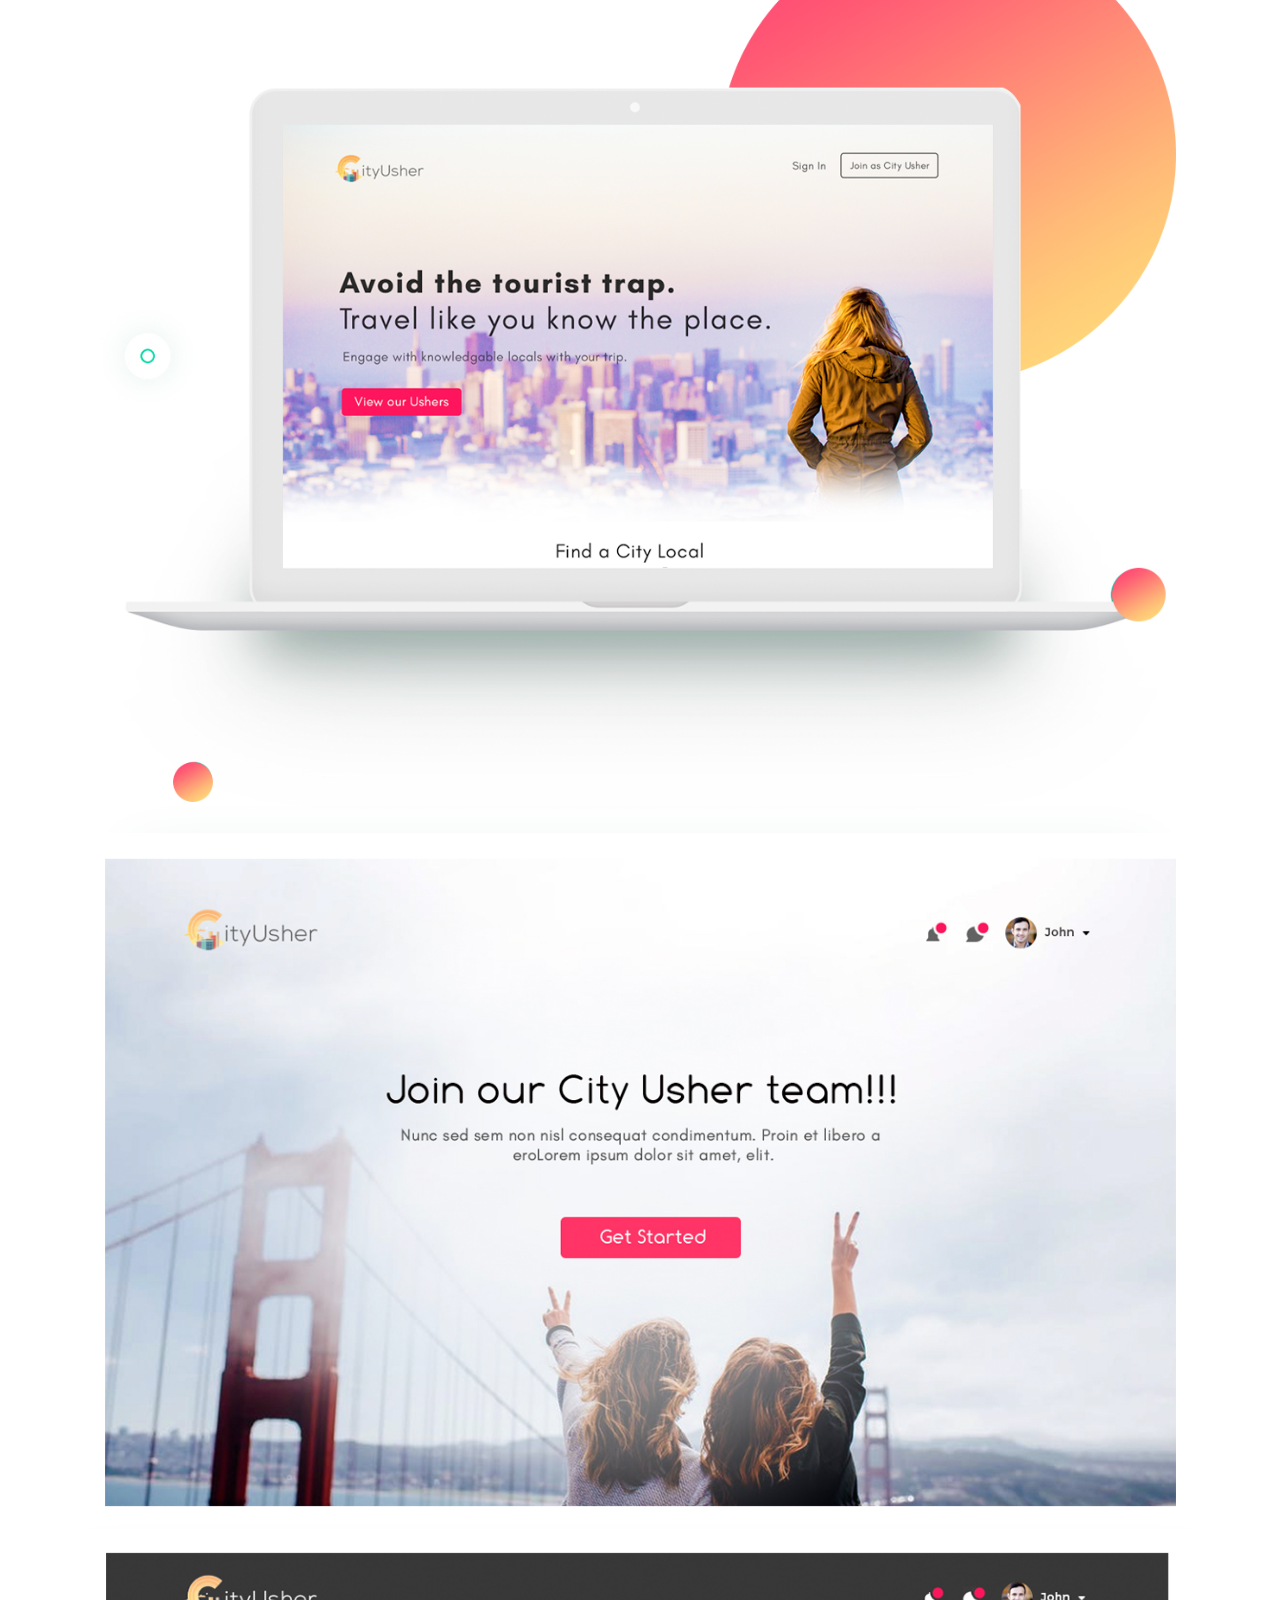
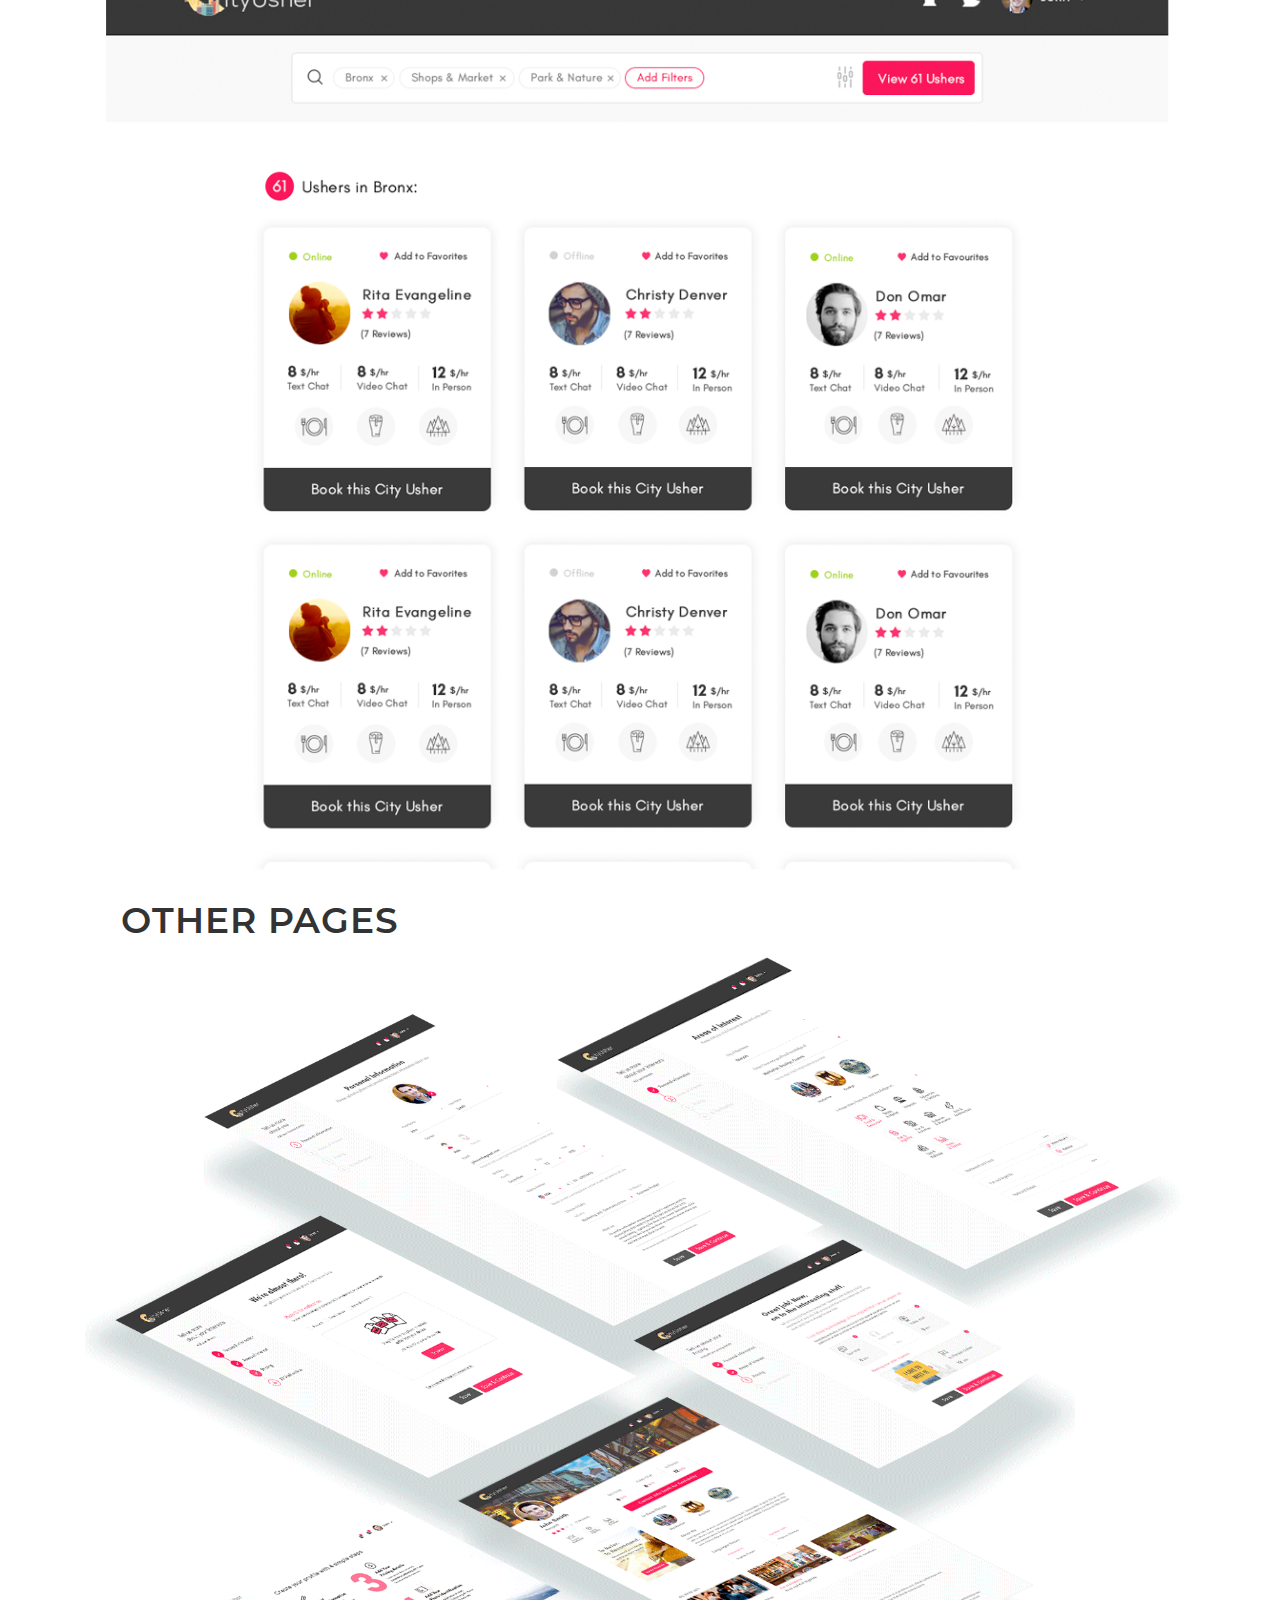
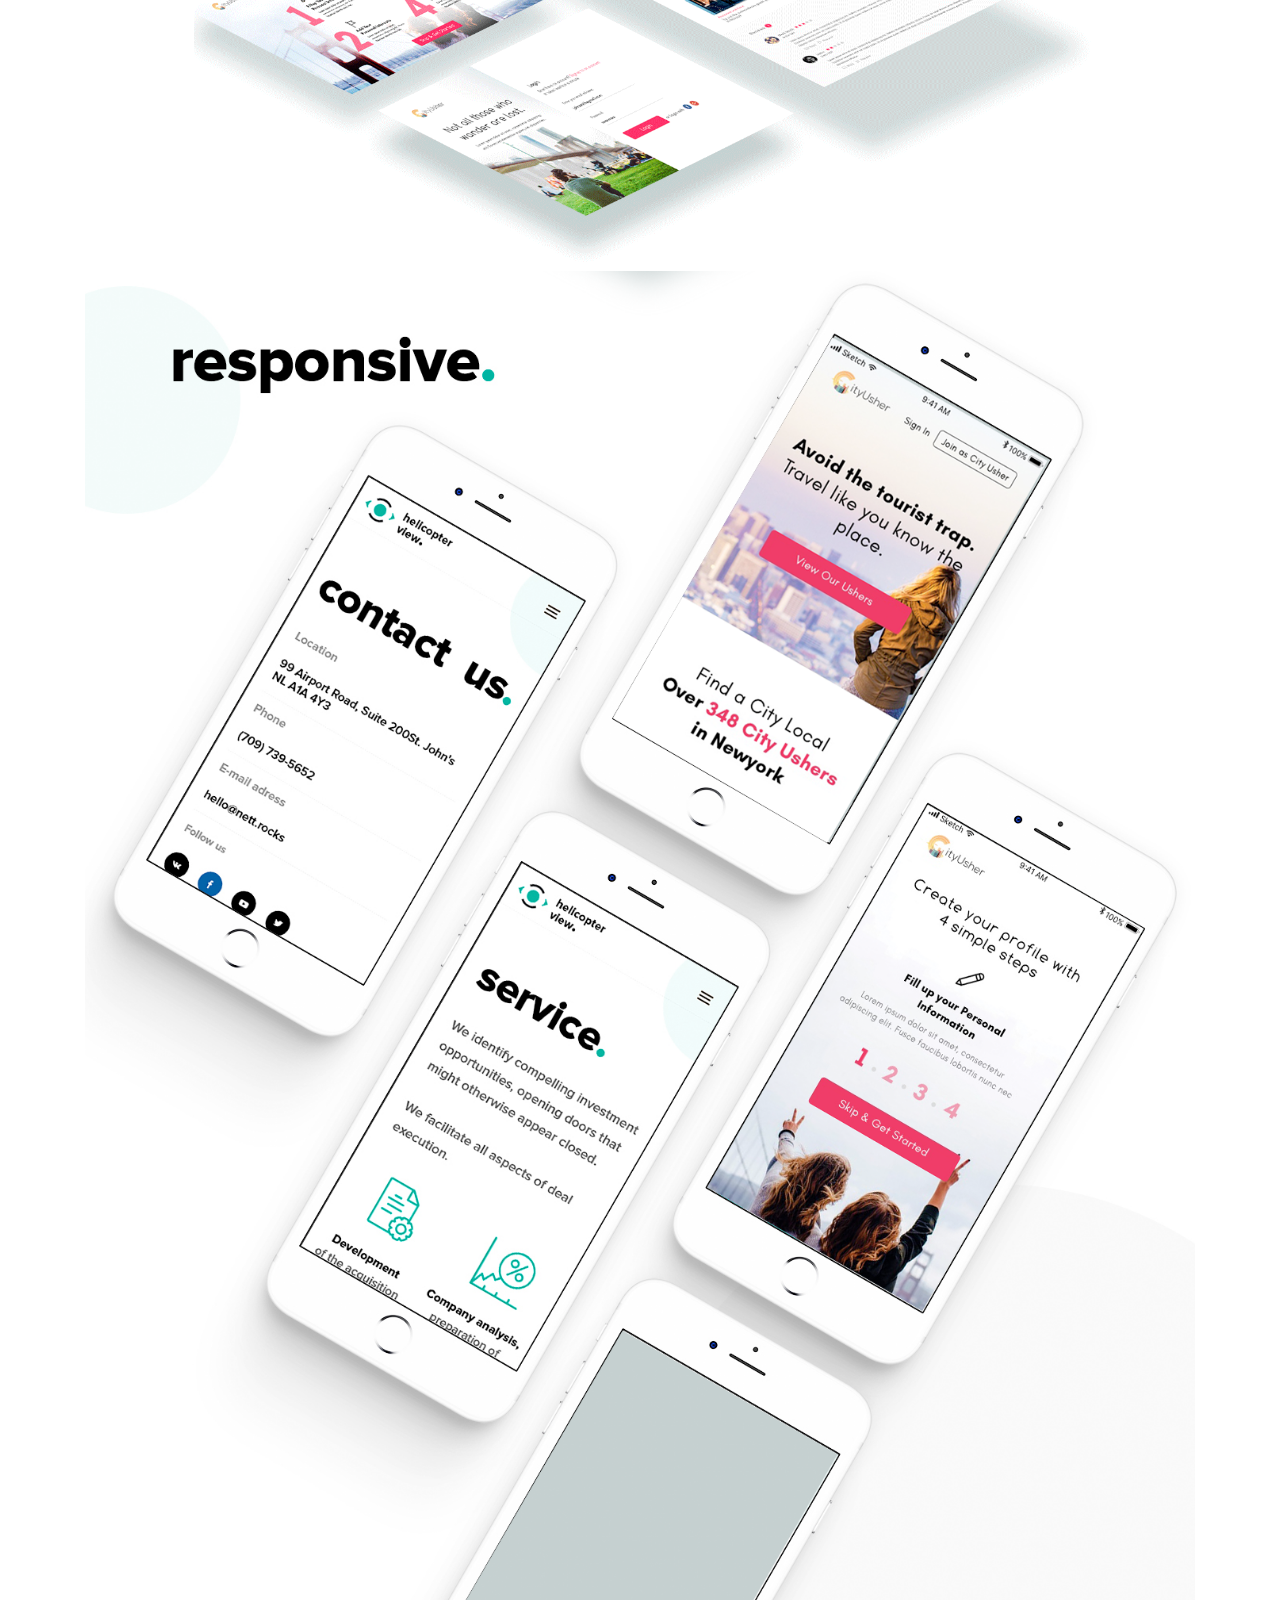
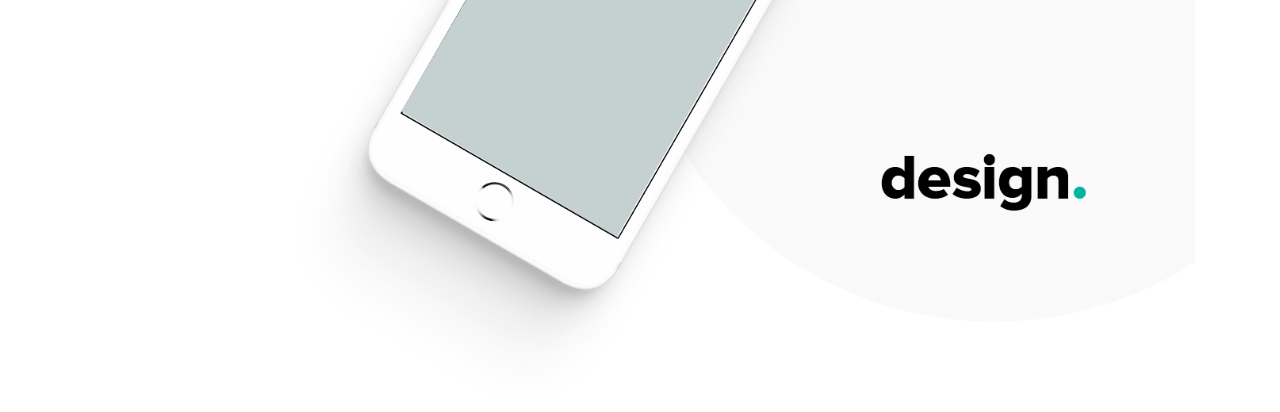
==== commit a5dcb84a: "Changes to menu and the all screen image change" ====
--- a/CityUsher.html
+++ b/CityUsher.html
@@ -5,10 +5,11 @@
     <title></title>
     <meta charset="UTF-8">
     <meta name="viewport" content="width=device-width, initial-scale=1, shrink-to-fit=no">
-    <link rel="stylesheet" href="assets/css/mdb.min.css">
+    <!-- <link rel="stylesheet" href="assets/css/mdb.min.css"> -->
     <link rel="stylesheet" href="assets/css/bootstrap-reboot.css">
     <link rel="stylesheet" href="assets/css/bootstrap.css">
     <link rel="stylesheet" href="assets/css/bootstrap-grid.min.css">
+    <link rel="stylesheet" href="assets/css/menu.css">    
     <link rel="stylesheet" href="assets/css/global.css">
     <link rel="stylesheet" href="assets/css/CityUsher.css">
     <script src="assets/css/js/jquery-3.2.1.min.js"></script>
@@ -22,27 +23,29 @@
 
 <body>
     <div class="container-fluid topBanner section_1">
-        <nav class="navbar navbar-expand-lg navbar-dark">
-            <button class="navbar-toggler" type="button" data-toggle="collapse" data-target="#navbarNav" aria-controls="navbarNav" aria-expanded="false"
-                aria-label="Toggle navigation">
-                <span class="navbar-toggler-icon"></span>
-            </button>
-            <div class="collapse navbar-collapse" id="navbarNav">
-            <ul class="navbar-nav ml-auto">
-                    <li class="nav-item active">
-                        <a class="nav-link" href="#">Home
-                            <span class="sr-only">(current)</span>
-                        </a>
-                    </li>
-                    <li class="nav-item">
-                        <a class="nav-link" href="#">Features</a>
-                    </li>
-                    <li class="nav-item">
-                        <a class="nav-link" href="#">Pricing</a>
-                    </li>
-                </ul>
-            </div>
-        </nav>
+        <div class="outer-menu">
+            <input class="checkbox-toggle" type="checkbox" />
+            <div class="hamburger">
+                <div></div>
+            </div>
+            <div class="menu">
+                <div>
+                    <div>
+                        <ul>
+                            <li>
+                                <a href="#">About</a>
+                            </li>
+                            <li>
+                                <a href="#">Process</a>
+                            </li>
+                            <li>
+                                <a href="#">Content</a>
+                            </li>
+                        </ul>
+                    </div>
+                </div>
+            </div>
+        </div>
         <div class="container">
             <h1>City Usher</h1>
             <h5>Small workshops to learn design and prototyping tools.
@@ -670,7 +673,7 @@
                 <h1>OTHER PAGES</h1>
             </div>
             <div class="col-md-12 col-sm-12 col-xs-12">
-                <img src="assets/images/All-screens.png" alt="" class="img-fluid">
+                <img src="assets/images/cityUsher/screen.png" alt="" class="img-fluid">
                 <img src="assets/images/cityUsher/mycoop_responsiveDesign.png" alt="" class="img-fluid">
 
 
--- a/assets/css/menu.css
+++ b/assets/css/menu.css
@@ -0,0 +1,184 @@
+.flex-center {
+  display: flex;
+  align-items: center;
+  justify-content: center;
+}
+a,
+a:visited,
+a:hover,
+a:active {
+  color: inherit;
+  text-decoration: none;
+}
+h1 {
+  /* font-family: 'Pacifico', cursive; */
+  font-weight: 400;
+  font-size: 3em;
+  text-align: center;
+}
+.outer-menu {
+  position: fixed;
+  top: 10vh;
+  right: 60px;
+  z-index: 1;
+}
+.outer-menu .checkbox-toggle {
+  position: absolute;
+  top: 0;
+  left: 0;
+  z-index: 2;
+  cursor: pointer;
+  width: 60px;
+  height: 60px;
+  opacity: 0;
+}
+.outer-menu .checkbox-toggle:checked + .hamburger > div {
+  transform: rotate(135deg);
+}
+.outer-menu .checkbox-toggle:checked + .hamburger > div:before,
+.outer-menu .checkbox-toggle:checked + .hamburger > div:after {
+  top: 0;
+  transform: rotate(90deg);
+}
+.outer-menu .checkbox-toggle:checked + .hamburger > div:after {
+  opacity: 0;
+}
+.outer-menu .checkbox-toggle:checked ~ .menu {
+  pointer-events: auto;
+  visibility: visible;
+}
+.outer-menu .checkbox-toggle:checked ~ .menu > div {
+  transform: scale(1);
+  transition-duration: .75s;
+}
+.outer-menu .checkbox-toggle:checked ~ .menu > div > div {
+  opacity: 1;
+  transition: opacity 0.4s ease 0.4s;
+}
+.outer-menu .checkbox-toggle:hover + .hamburger {
+  box-shadow: inset 0 0 10px rgba(0, 0, 0, 0.1);
+}
+.outer-menu .checkbox-toggle:checked:hover + .hamburger > div {
+  transform: rotate(225deg);
+}
+.outer-menu .hamburger {
+  position: absolute;
+  top: 0;
+  left: 0;
+  z-index: 1;
+  width: 60px;
+  height: 60px;
+  padding: .5em 1em;
+  background: rgba(33, 150, 243, 0.75);
+  border-radius: 0 0.12em 0.12em 0;
+  cursor: pointer;
+  transition: box-shadow 0.4s ease;
+  backface-visibility: hidden;
+  display: flex;
+  align-items: center;
+  justify-content: center;
+}
+.outer-menu .hamburger > div {
+  position: relative;
+  flex: none;
+  width: 100%;
+  height: 2px;
+  background: #fefefe;
+  transition: all 0.4s ease;
+  display: flex;
+  align-items: center;
+  justify-content: center;
+}
+.outer-menu .hamburger > div:before,
+.outer-menu .hamburger > div:after {
+  content: '';
+  position: absolute;
+  z-index: 1;
+  top: -10px;
+  left: 0;
+  width: 100%;
+  height: 2px;
+  background: inherit;
+  transition: all 0.4s ease;
+}
+.outer-menu .hamburger > div:after {
+  top: 10px;
+}
+.outer-menu .menu {
+  position: fixed;
+  top: 0;
+  left: 0;
+  width: 100%;
+  height: 100%;
+  pointer-events: none;
+  visibility: hidden;
+  overflow: hidden;
+  backface-visibility: hidden;
+  outline: 1px solid transparent;
+  display: flex;
+  align-items: center;
+  justify-content: center;
+}
+.outer-menu .menu > div {
+  width: 200vw;
+  height: 200vw;
+  color: #fefefe;
+  background: rgba(41, 98, 255, 0.97);
+  border-radius: 50%;
+  transition: all 0.4s ease;
+  flex: none;
+  transform: scale(0);
+  backface-visibility: hidden;
+  overflow: hidden;
+  display: flex;
+  align-items: center;
+  justify-content: center;
+}
+.outer-menu .menu > div > div {
+  text-align: center;
+  max-width: 90vw;
+  max-height: 100vh;
+  opacity: 0;
+  transition: opacity 0.4s ease;
+  overflow-y: auto;
+  flex: none;
+  display: flex;
+  align-items: center;
+  justify-content: center;
+}
+.outer-menu .menu > div > div > ul {
+  list-style: none;
+  padding: 0 1em;
+  margin: 0;
+  display: block;
+  max-height: 100vh;
+}
+.outer-menu .menu > div > div > ul > li {
+  padding: 0;
+  margin: 1em;
+  font-size: 30px;
+  display: block;
+}
+.outer-menu .menu > div > div > ul > li > a {
+  position: relative;
+  display: inline;
+  cursor: pointer;
+  transition: color 0.4s ease;
+}
+.outer-menu .menu > div > div > ul > li > a:hover {
+  color: #e5e5e5;
+}
+.outer-menu .menu > div > div > ul > li > a:hover:after {
+  width: 100%;
+}
+.outer-menu .menu > div > div > ul > li > a:after {
+  content: '';
+  position: absolute;
+  z-index: 1;
+  bottom: -0.15em;
+  left: 0;
+  width: 0;
+  height: 2px;
+  background: #e5e5e5;
+  transition: width 0.4s ease;
+}
--- a/assets/css/global.css
+++ b/assets/css/global.css
@@ -138,7 +138,7 @@
     border-radius: 50%;
     transform: translateX(-50%);
     overflow: hidden;
-    z-index: 99;
+    z-index: 20;
 }
 .overlay_image{
     position: absolute;
--- a/assets/css/CityUsher.css
+++ b/assets/css/CityUsher.css
@@ -189,12 +189,14 @@
 
 ol.carousel-indicators {
     bottom: auto;
+    z-index: 0;
 }
 
 #item-carousel .carousel-indicators li {
     max-width: none;
     width: auto;
     height: auto;
+    margin-left: 15px;
 }
 
 #item-carousel .carousel-indicators li h3 {
@@ -202,6 +204,7 @@
     font-family: 'Montserrat-Light';
     letter-spacing: 1px;
     color: #000;
+    padding-bottom: 10px;
 }
 
 #item-carousel .carousel-indicators li.seperator {
@@ -210,9 +213,18 @@
     margin-top: -6px;
     font-size: 20px;
 }
+#item-carousel .carousel-indicators li:not(:last-child)::after{
+    content: url('../images/cityUsher/verticalIcon.svg');
+    width: 18px;
+    position: absolute;
+    top: 1px;
+    left: 95%;
+    margin-left: 15px;
+}
 
 #item-carousel .carousel-indicators li.active h3 {
     font-family: 'Montserrat-SemiBold';
+    border-bottom: 2px solid #d90447;
 }
 
 .slider_container #item-carousel .carousel-inner table {
@@ -275,7 +287,10 @@
     font-size: 45px;
     font-family: 'Montserrat-SemiBold';
 }
-
+.carousel-control-prev,
+.carousel-control-next{
+    display: none;
+}
 /*Section 3.5 ends here*/
 
 /* section 4 starts here */
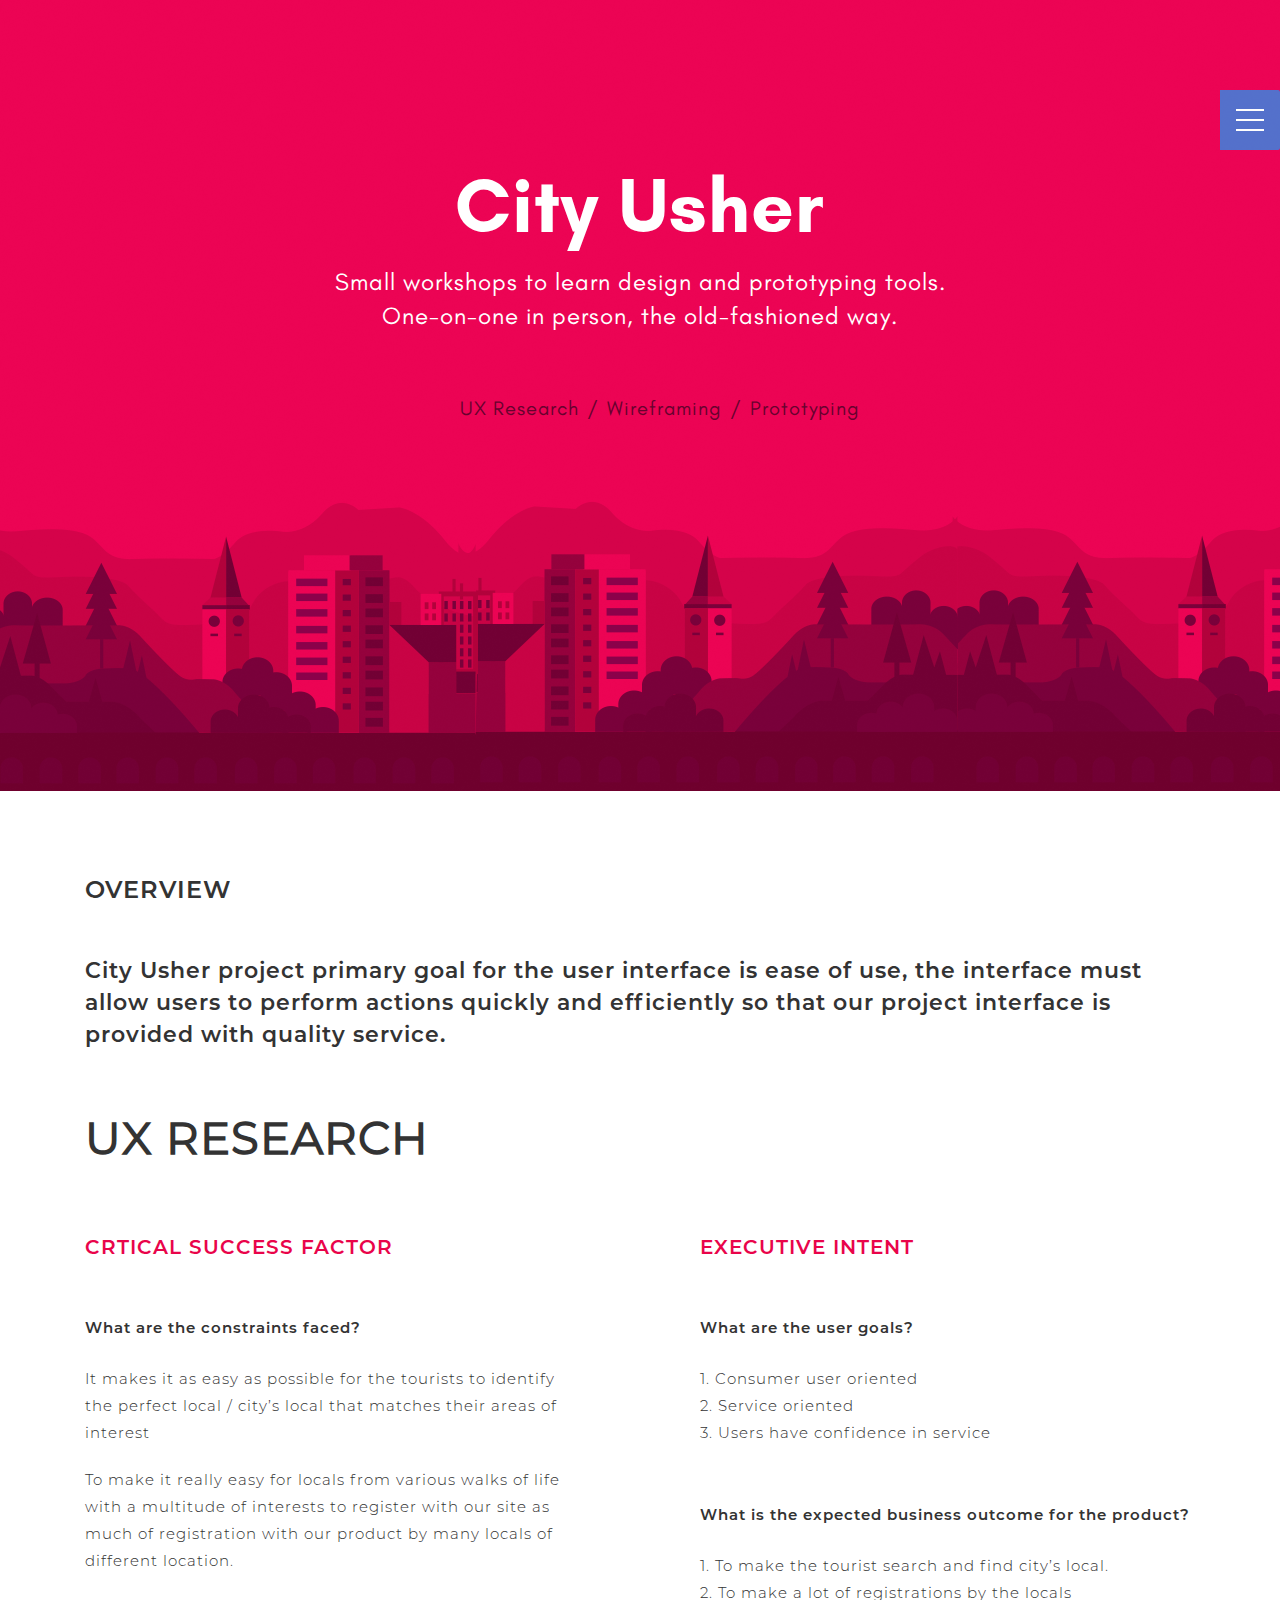
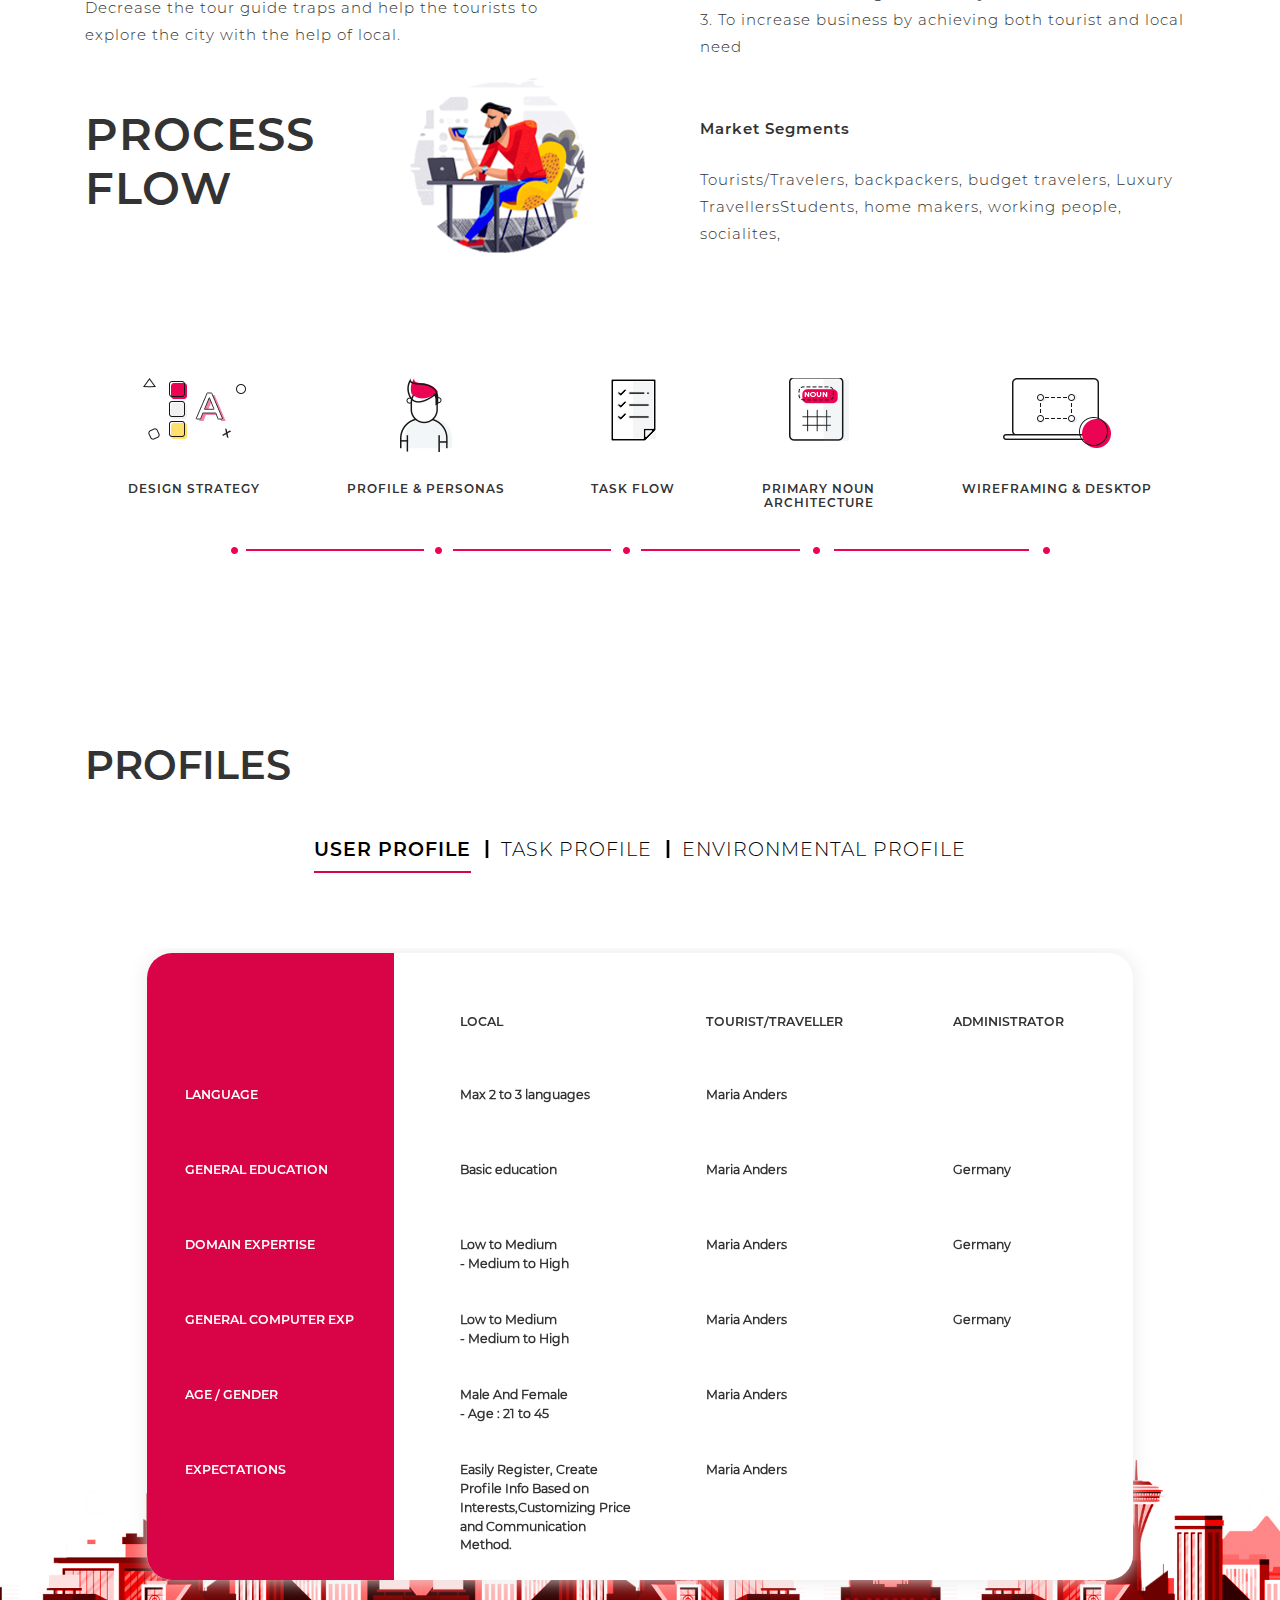
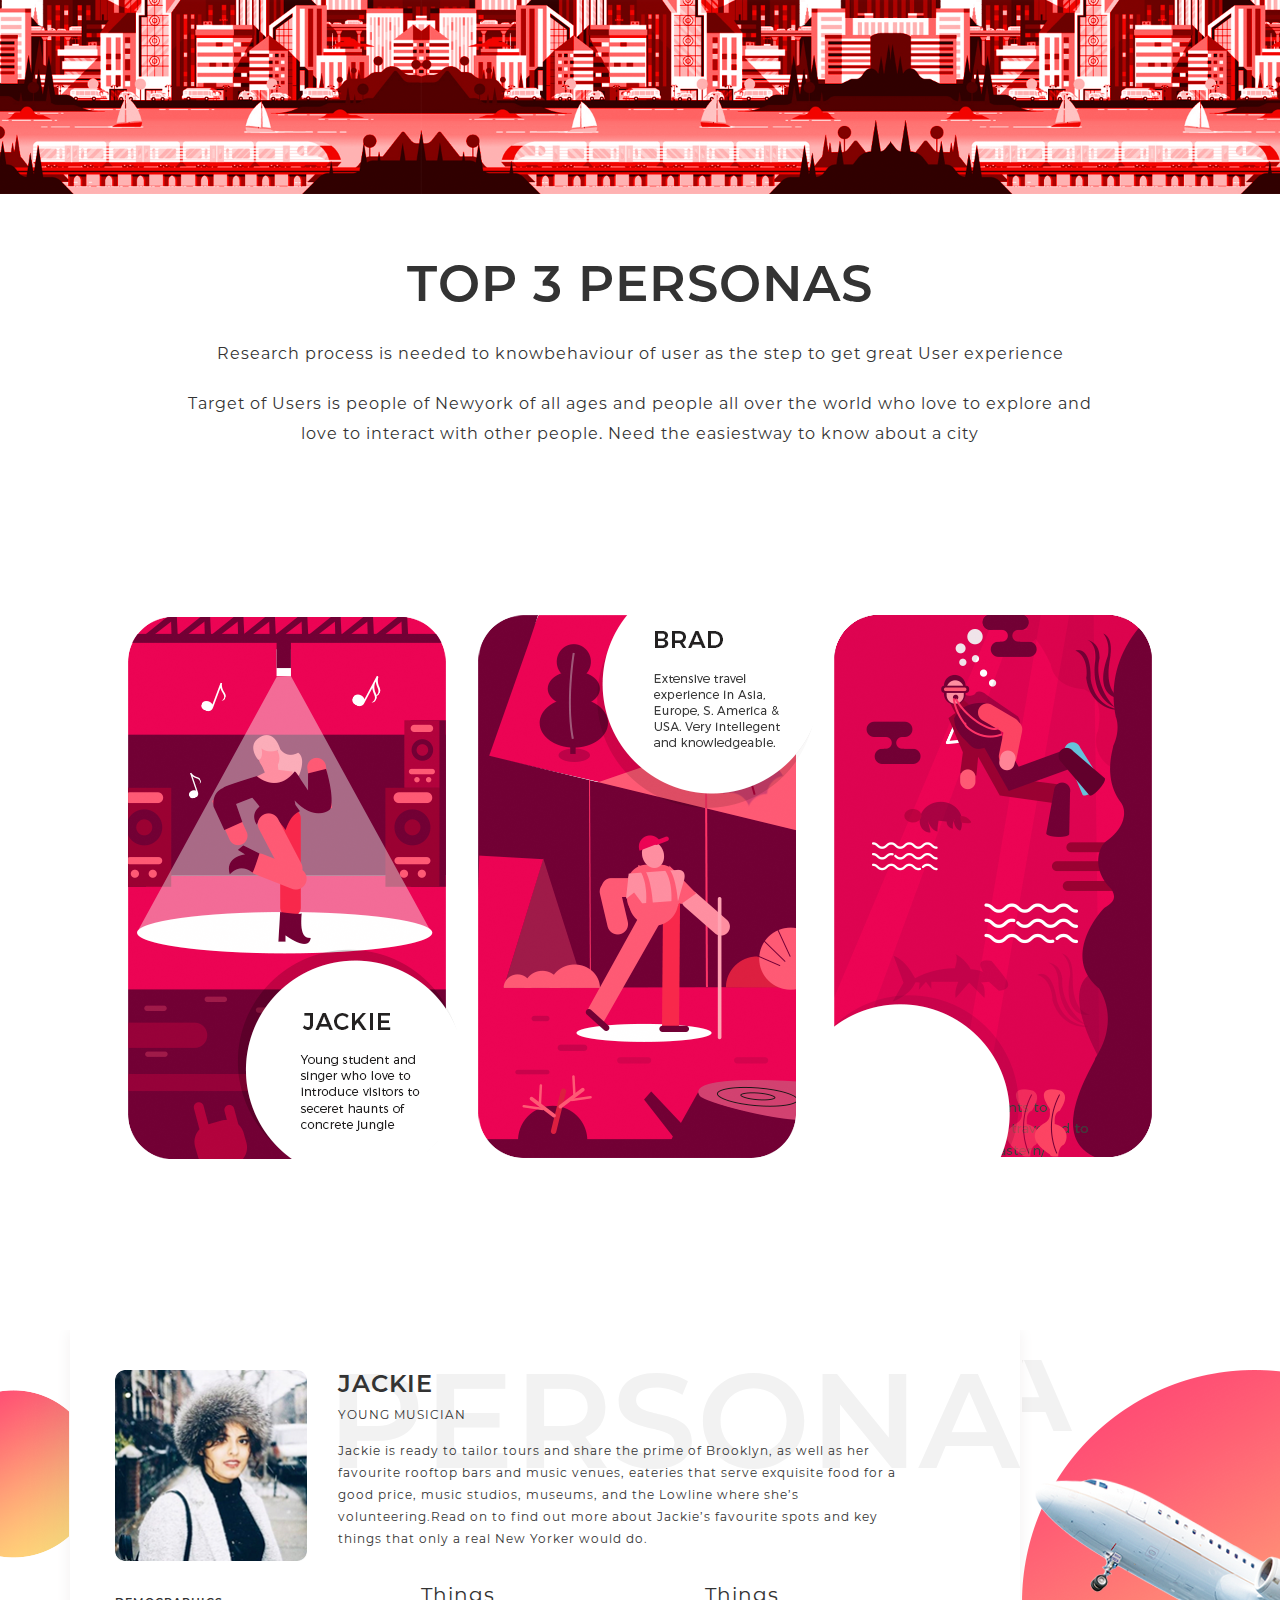
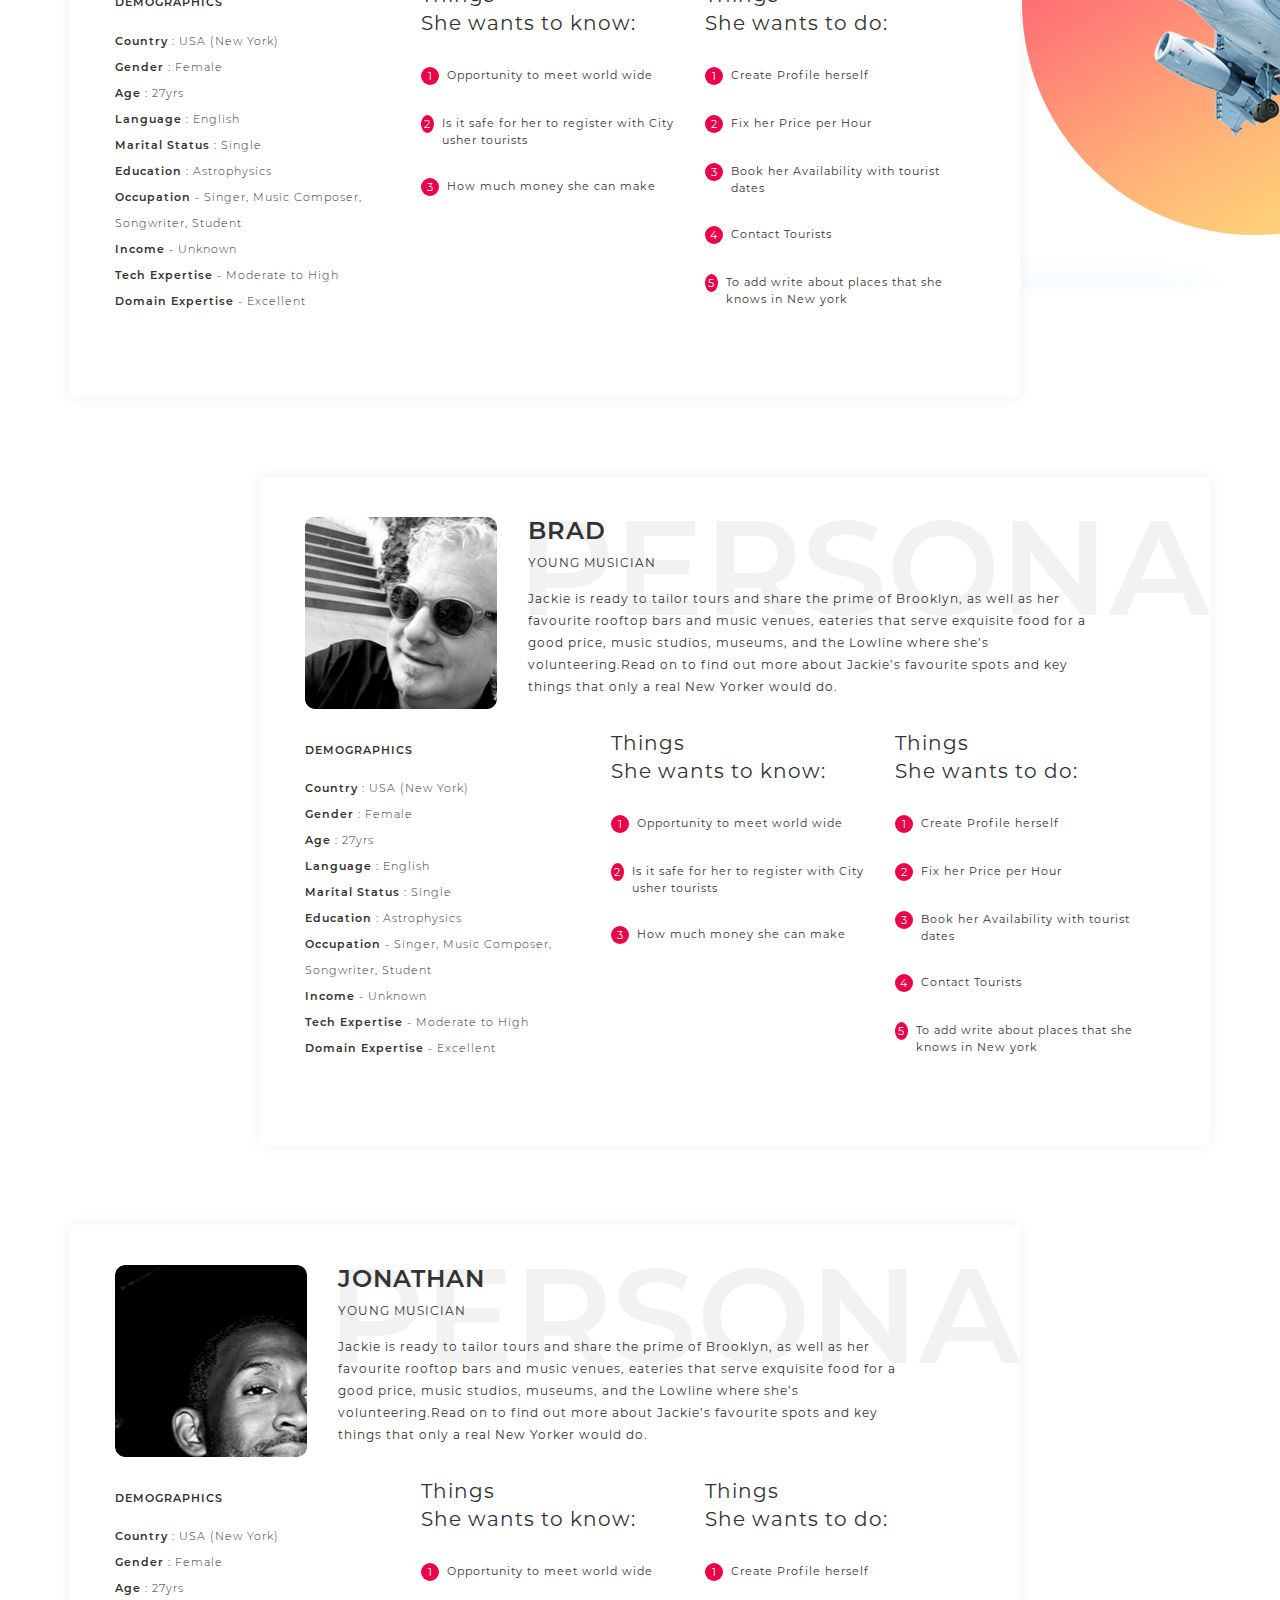
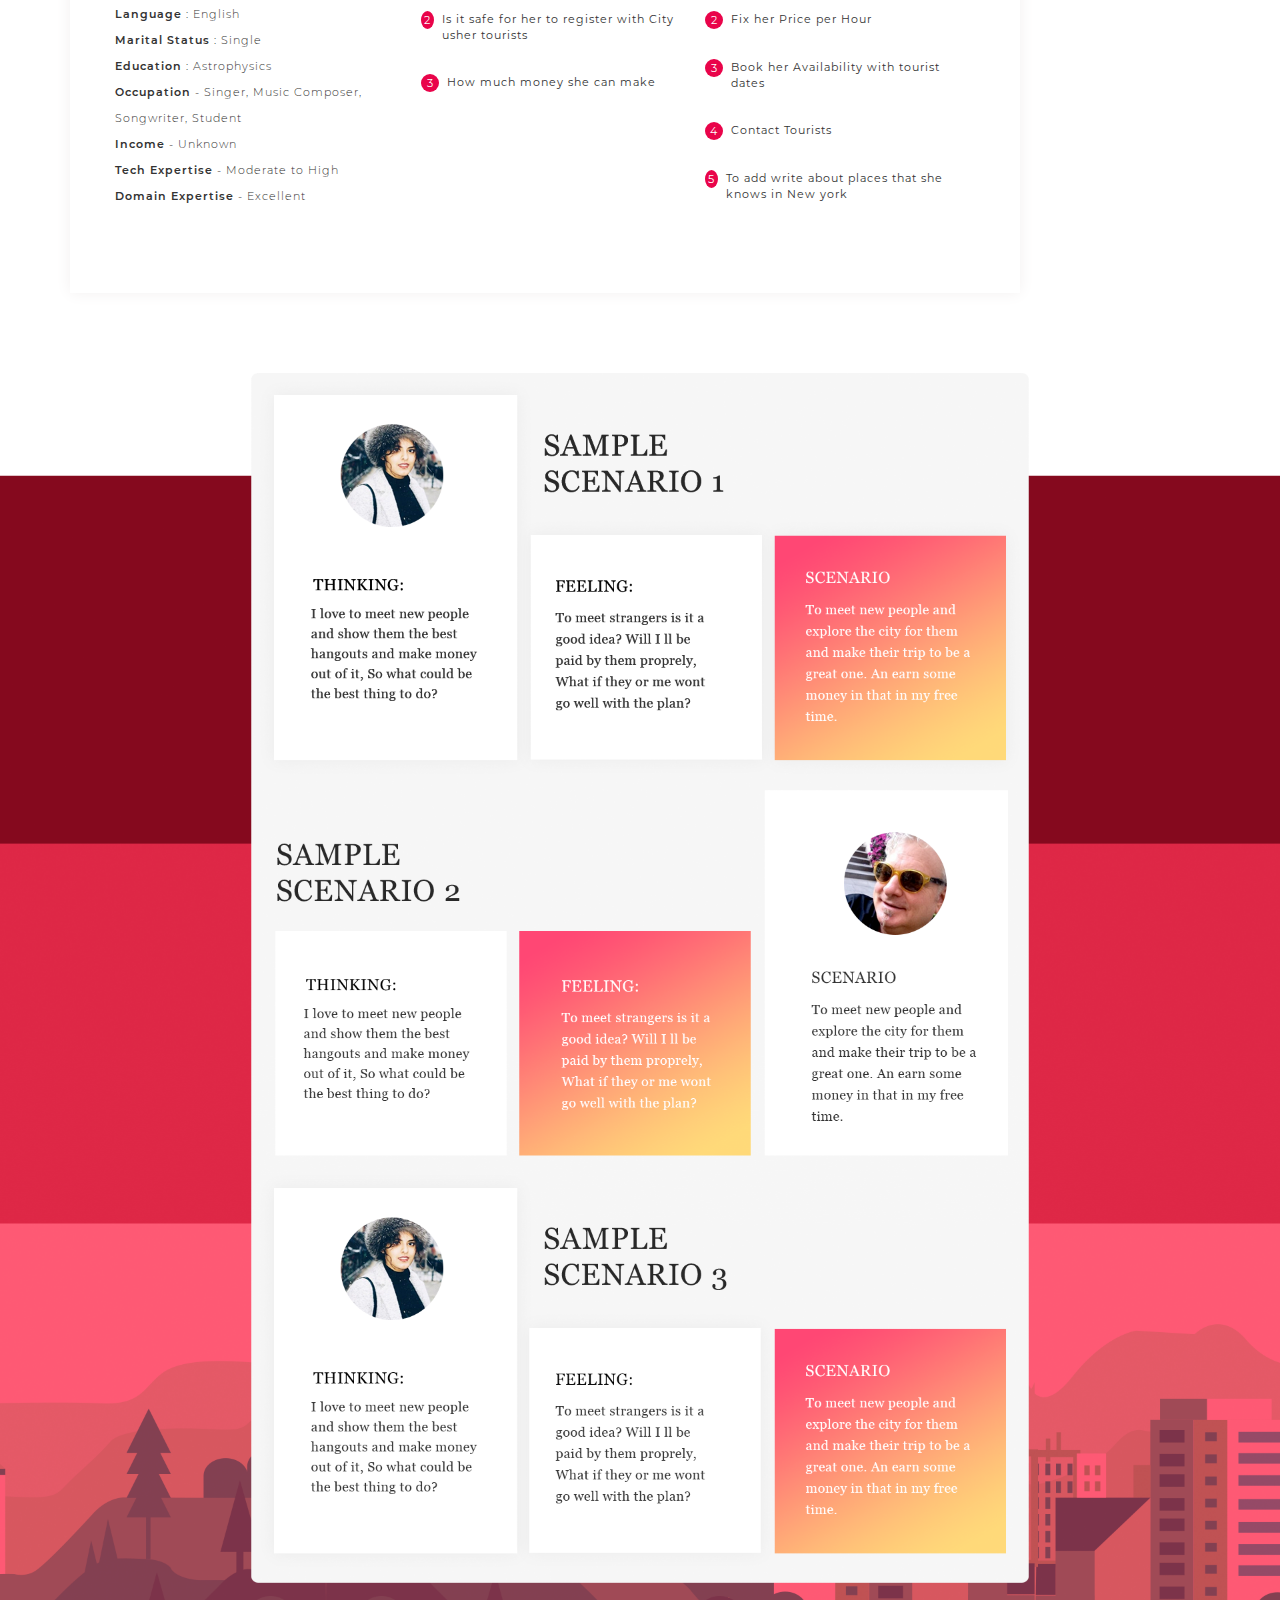
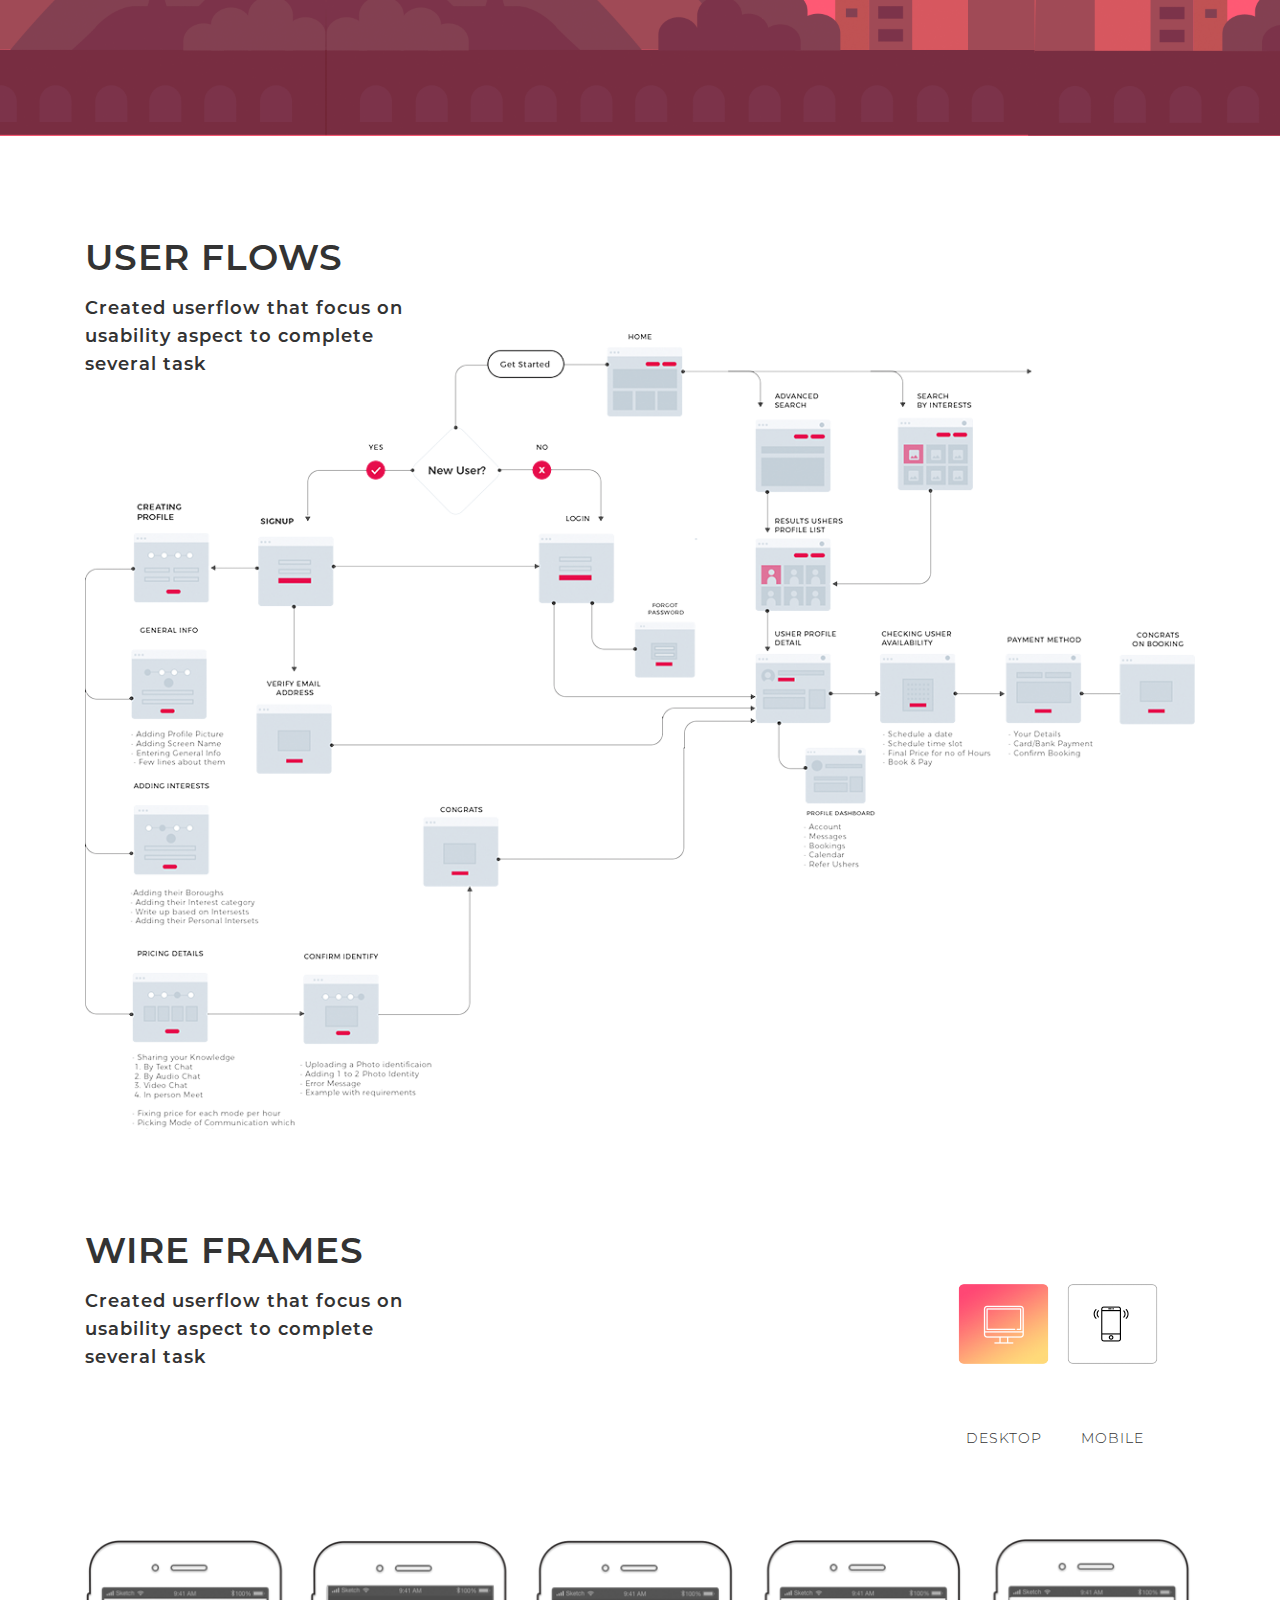
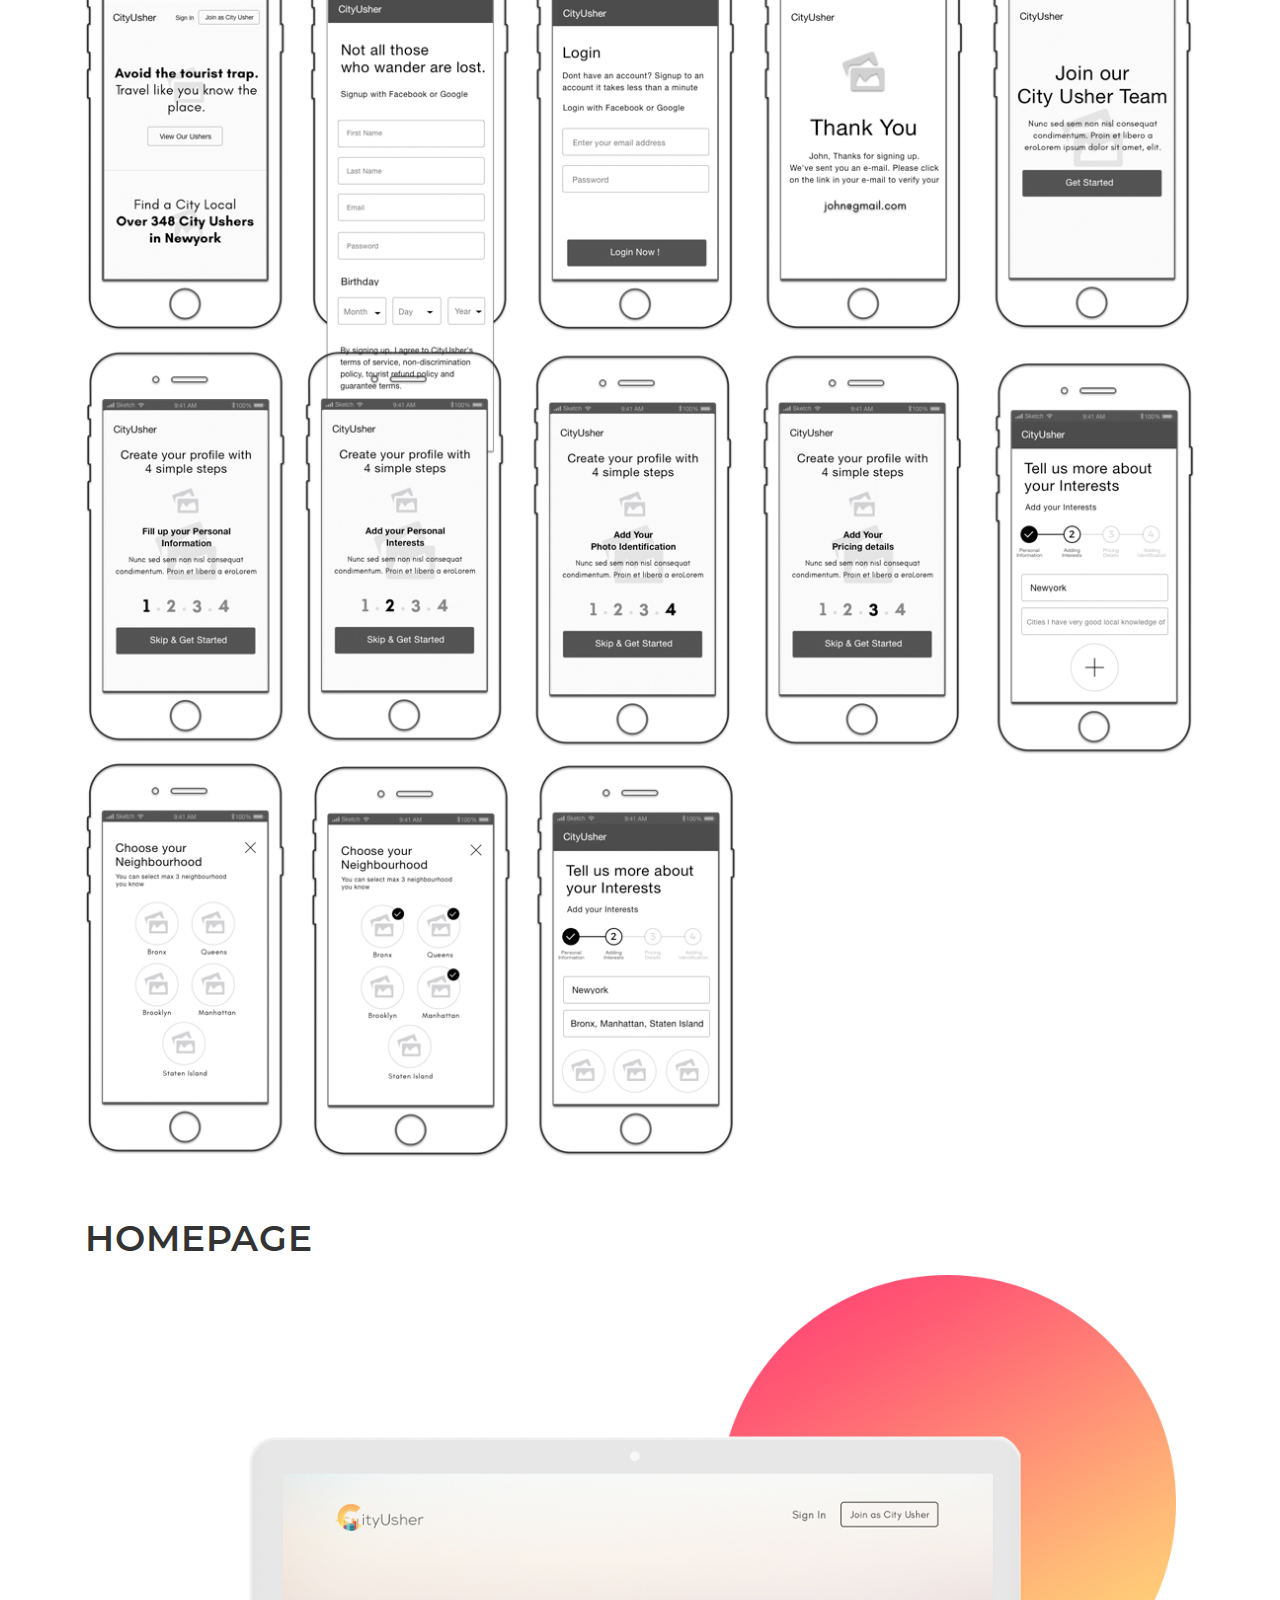
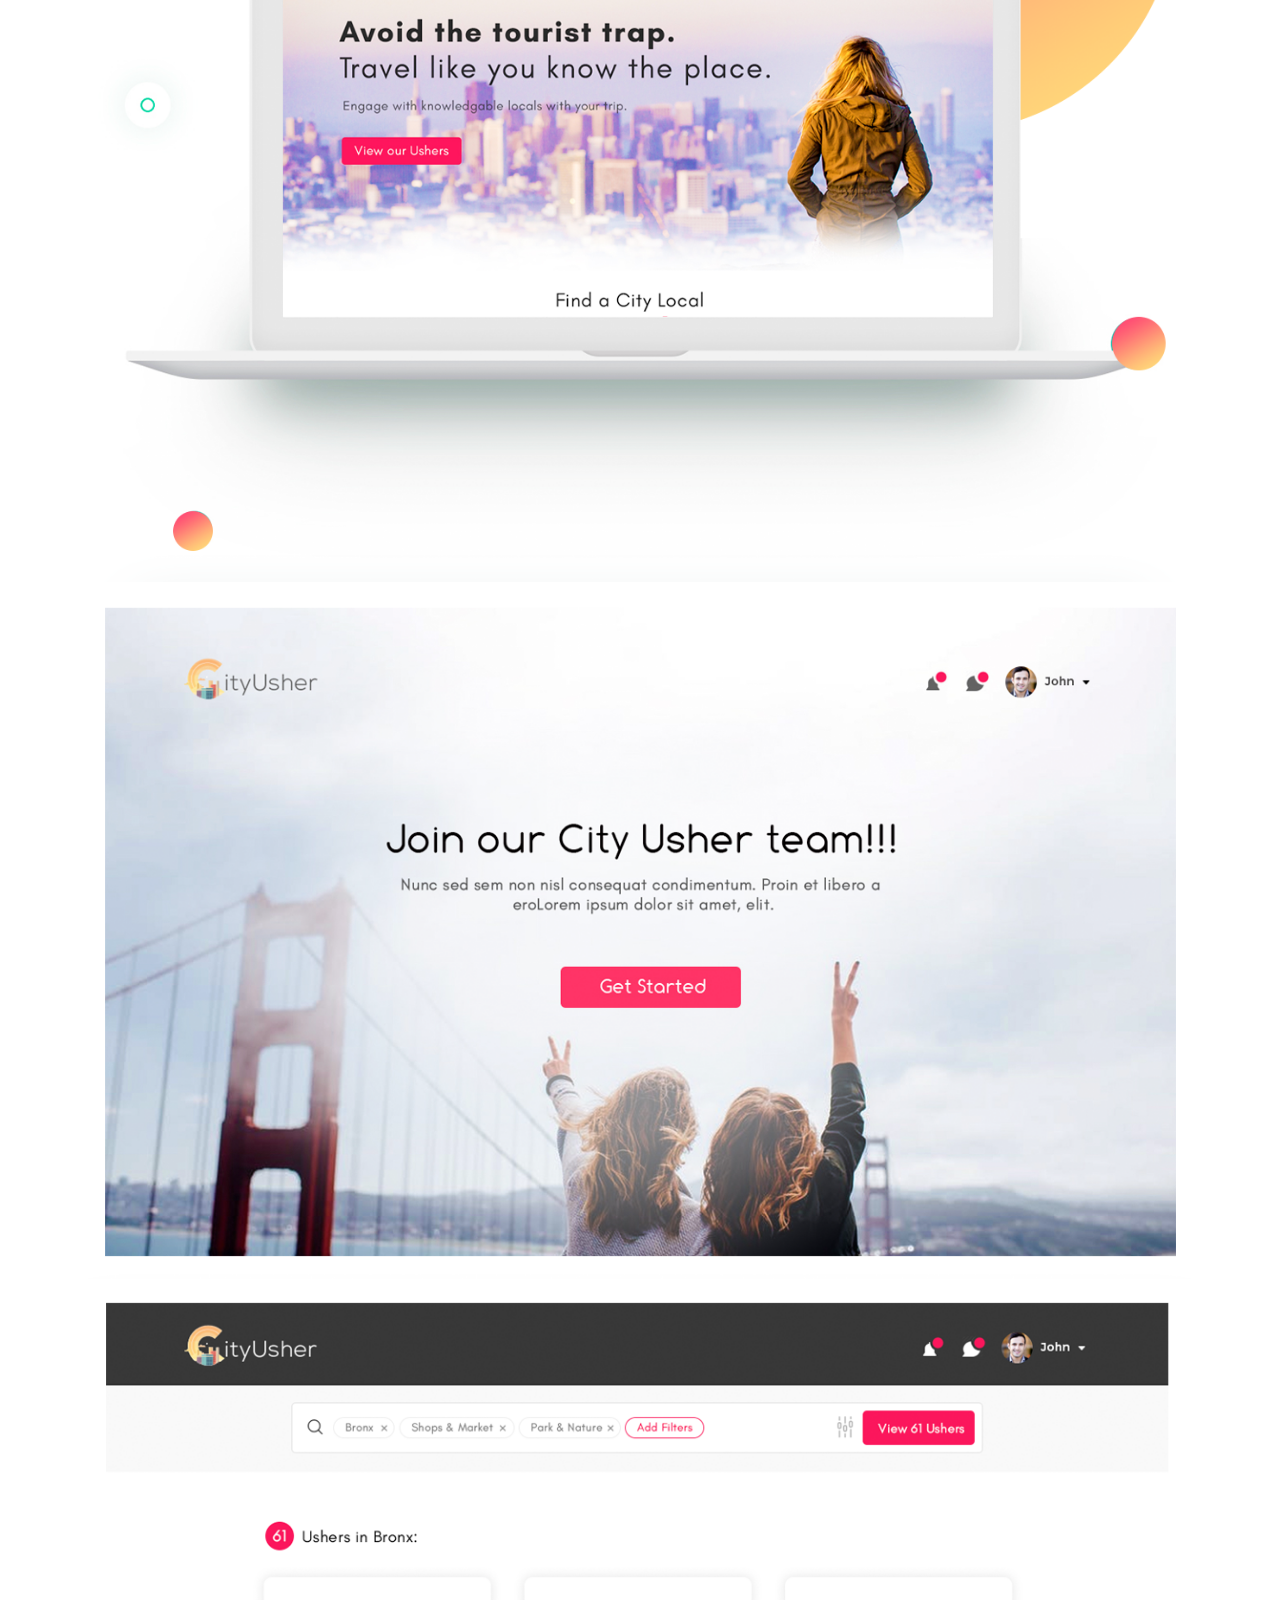
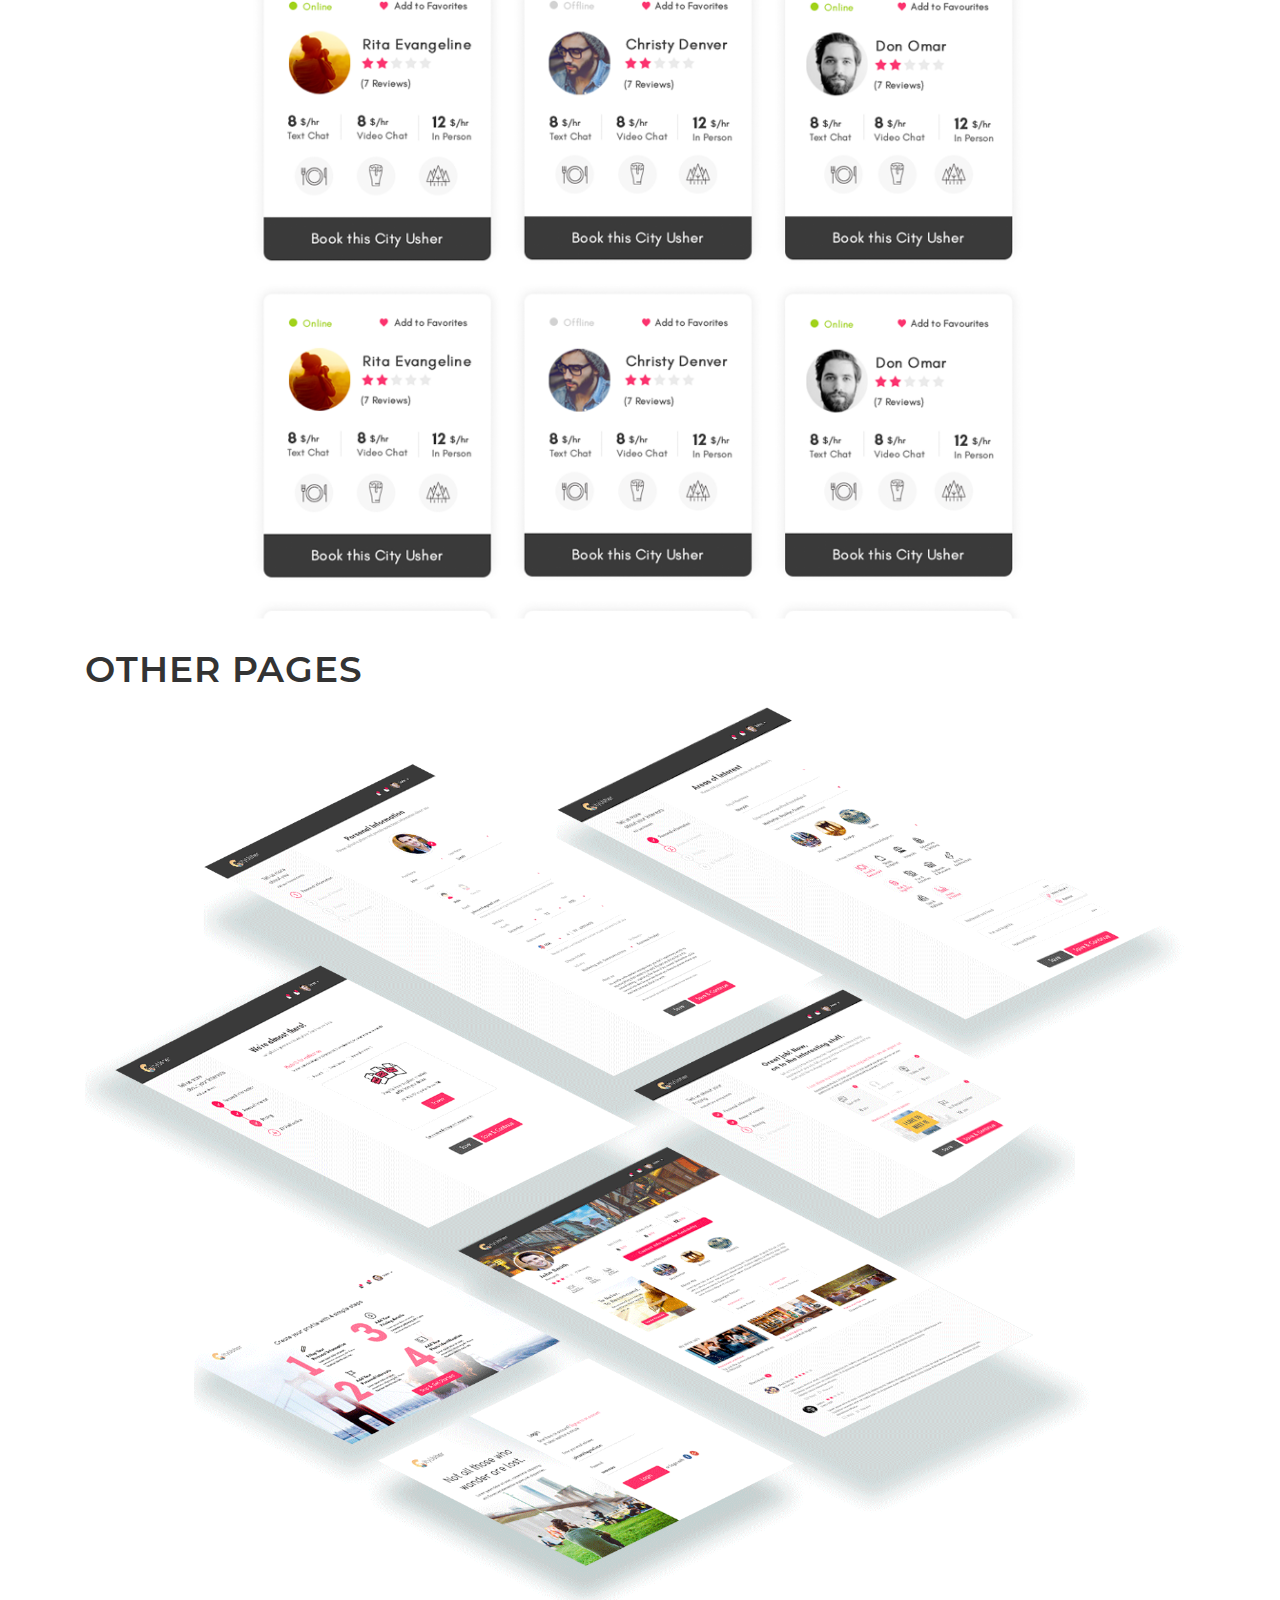
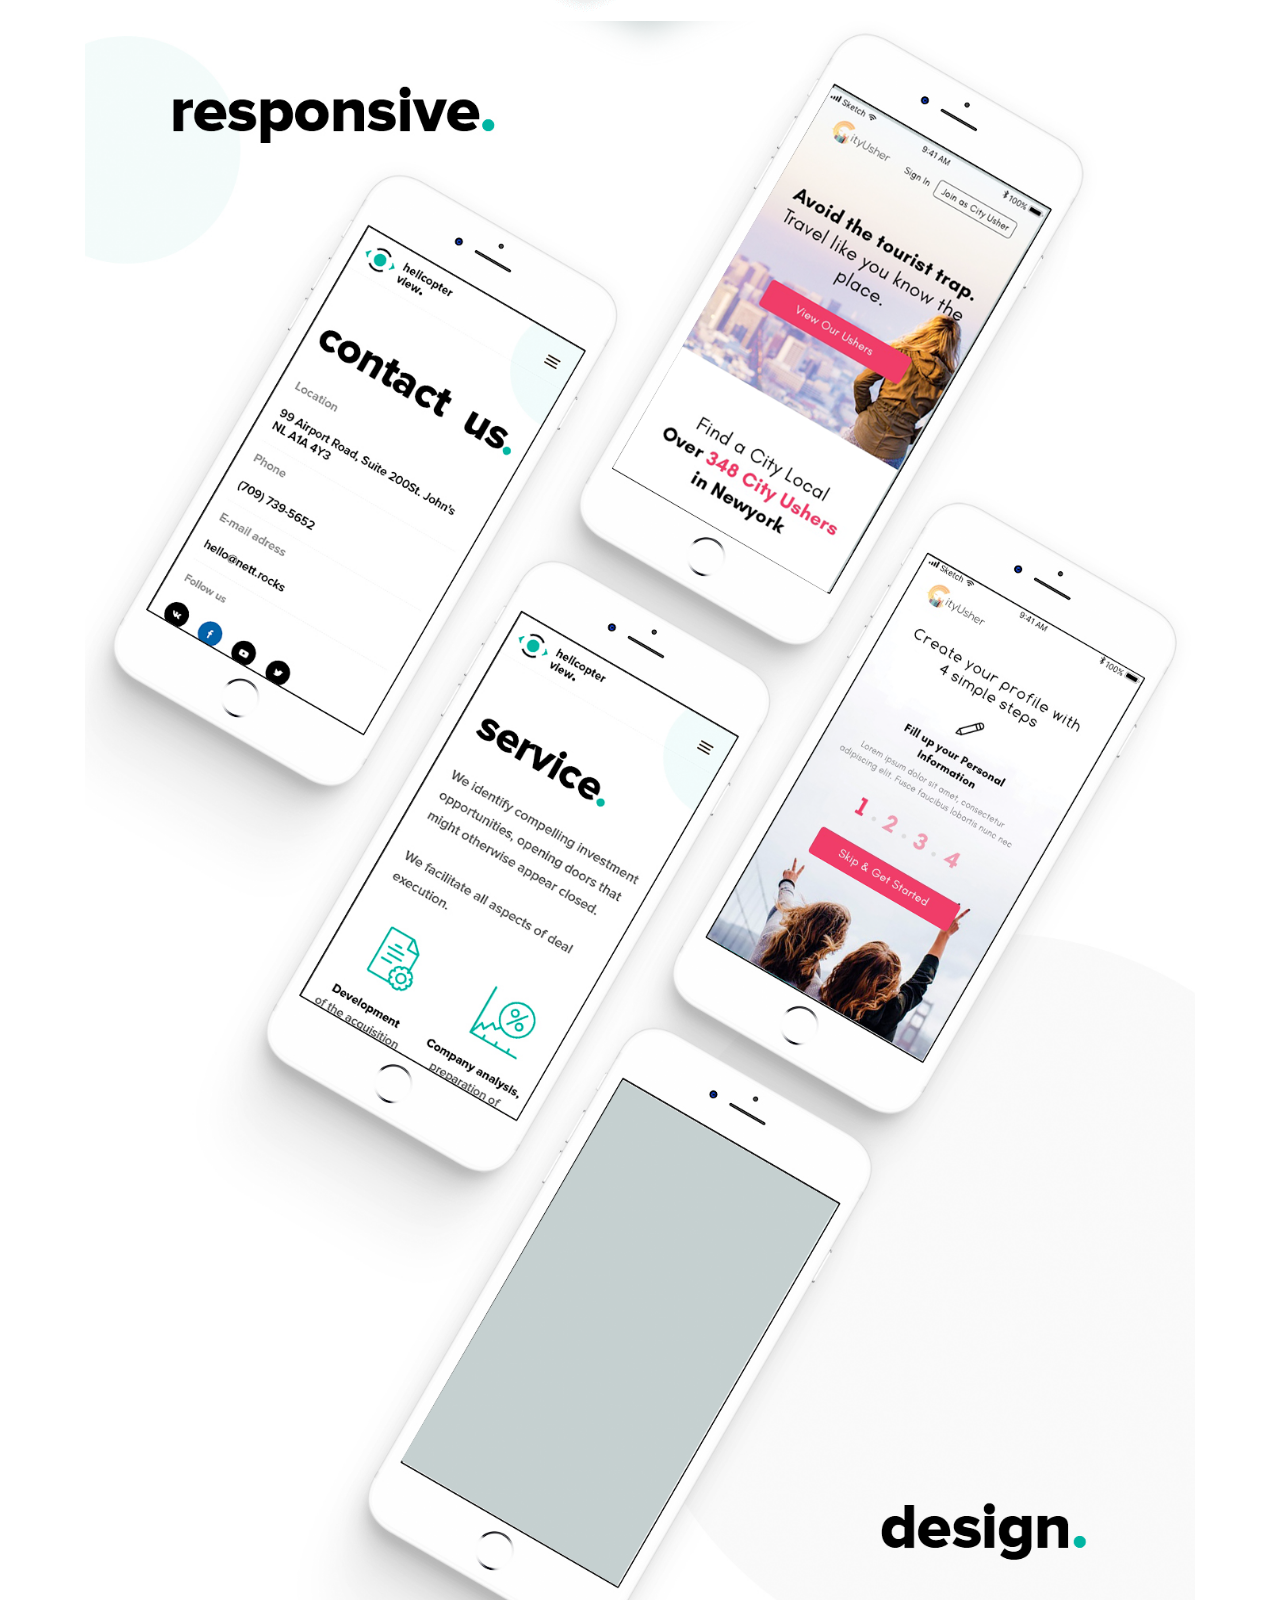
==== commit 072acc04: "Added mycoop page" ====
--- a/CityUsher.html
+++ b/CityUsher.html
@@ -22,6 +22,7 @@
 </head>
 
 <body>
+    <!-- Section 1 starts here -->    
     <div class="container-fluid topBanner section_1">
         <div class="outer-menu">
             <input class="checkbox-toggle" type="checkbox" />
@@ -620,7 +621,8 @@
     <!-- section 5 ends here -->
 
     <!-- section 6 starts here -->
-    <div class="container section_6 think_feel">
+    <div class="section_6 think_feel">
+        <img src="assets/images/cityUsher/longBG.png" alt="" class="img-responsive">
     </div>
 
     <!-- section 6 ends here -->
--- a/assets/css/menu.css
+++ b/assets/css/menu.css
@@ -9,12 +9,6 @@
 a:active {
   color: inherit;
   text-decoration: none;
-}
-h1 {
-  /* font-family: 'Pacifico', cursive; */
-  font-weight: 400;
-  font-size: 3em;
-  text-align: center;
 }
 .outer-menu {
   position: fixed;
--- a/assets/css/global.css
+++ b/assets/css/global.css
@@ -27,7 +27,10 @@
     font-family: 'GlacialIndifference-Bold';
     src: url('fonts/GlacialIndifference-Bold.otf');
 }
-
+@font-face {
+    font-family: 'BebasNeueBold';
+    src: url('fonts/BebasNeueBold.otf');
+}
 body {
     font-family: 'GlacialIndifference-Regular';
     overflow-x: hidden;
--- a/assets/css/CityUsher.css
+++ b/assets/css/CityUsher.css
@@ -77,6 +77,7 @@
     margin-top: 60px;
     margin-bottom: 70px;
     font-family: 'Montserrat-Regular';
+    text-align: left;
 }
 
 .section_2 .header_coop h4 {
@@ -98,6 +99,7 @@
     font-size: 20px;
     letter-spacing: 1px;
     color: #e9044a;
+    text-align: left;
 }
 
 .section_2 .split_section .left {
@@ -185,6 +187,9 @@
 .slider_container {
     background: url('../images/cityUsher/myCoopSlideBG.png') 0 100% no-repeat;
     background-size: contain;
+}
+.header_slide h1{
+    font-size: 2.5rem;
 }
 
 ol.carousel-indicators {
@@ -439,7 +444,10 @@
 /* section 5 ends here */
 
 /* section 6 starts here */
-
+.think_feel img{
+    max-width: 100%;
+    margin-bottom: 100px;
+}
 /* section 6 ends here */
 
 /* section 7 starts here */
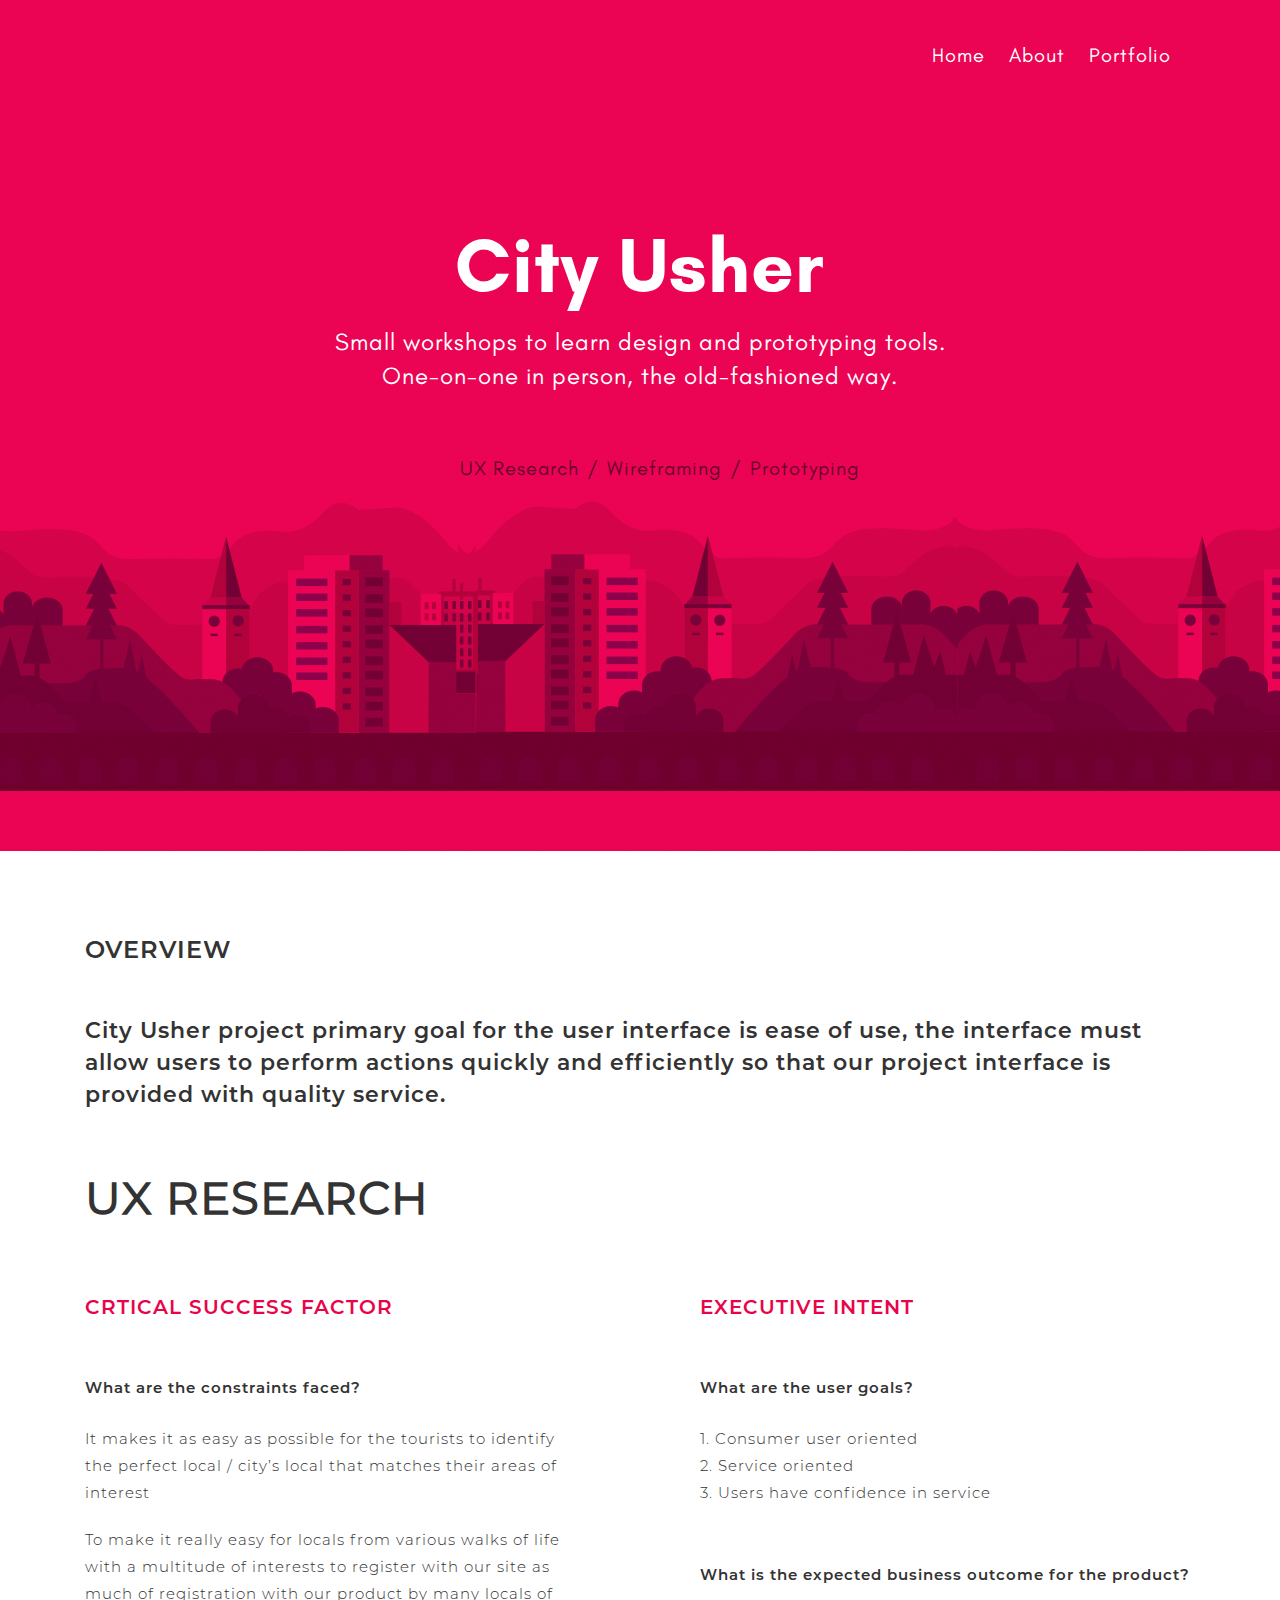
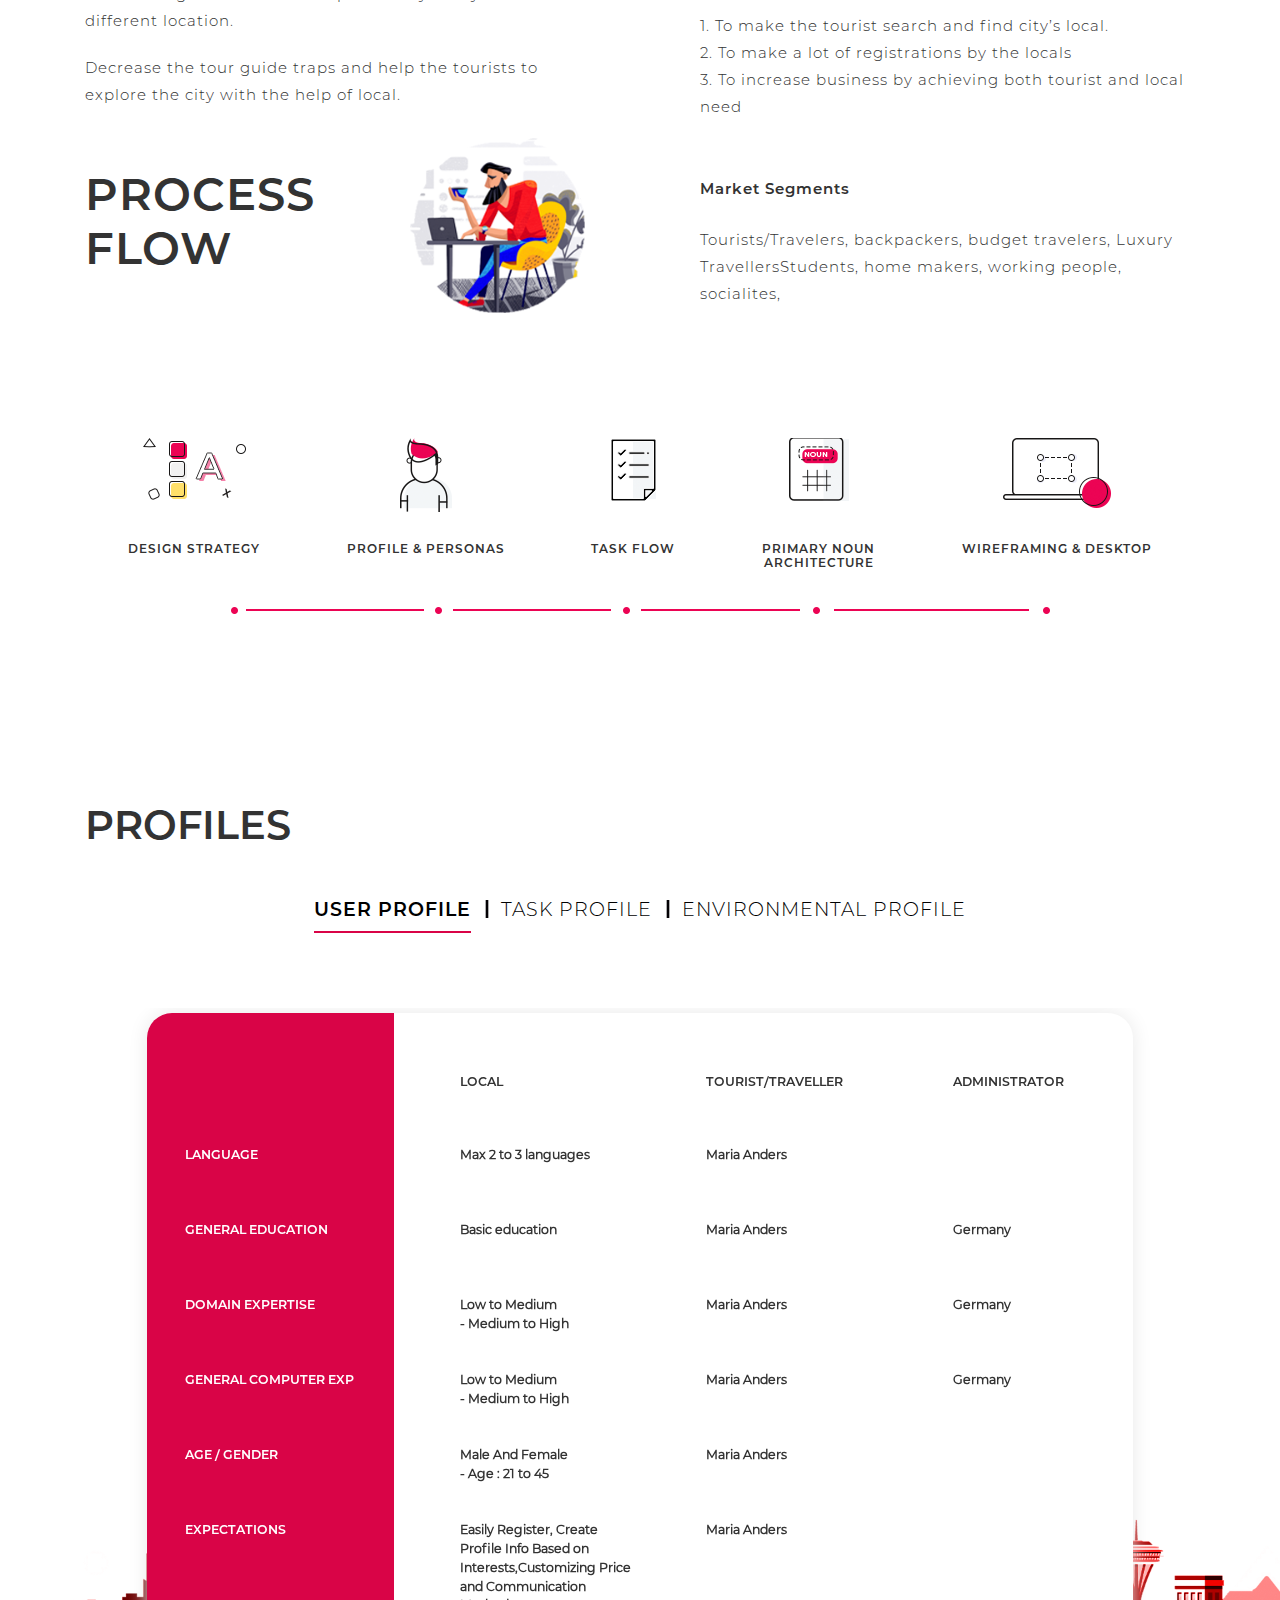
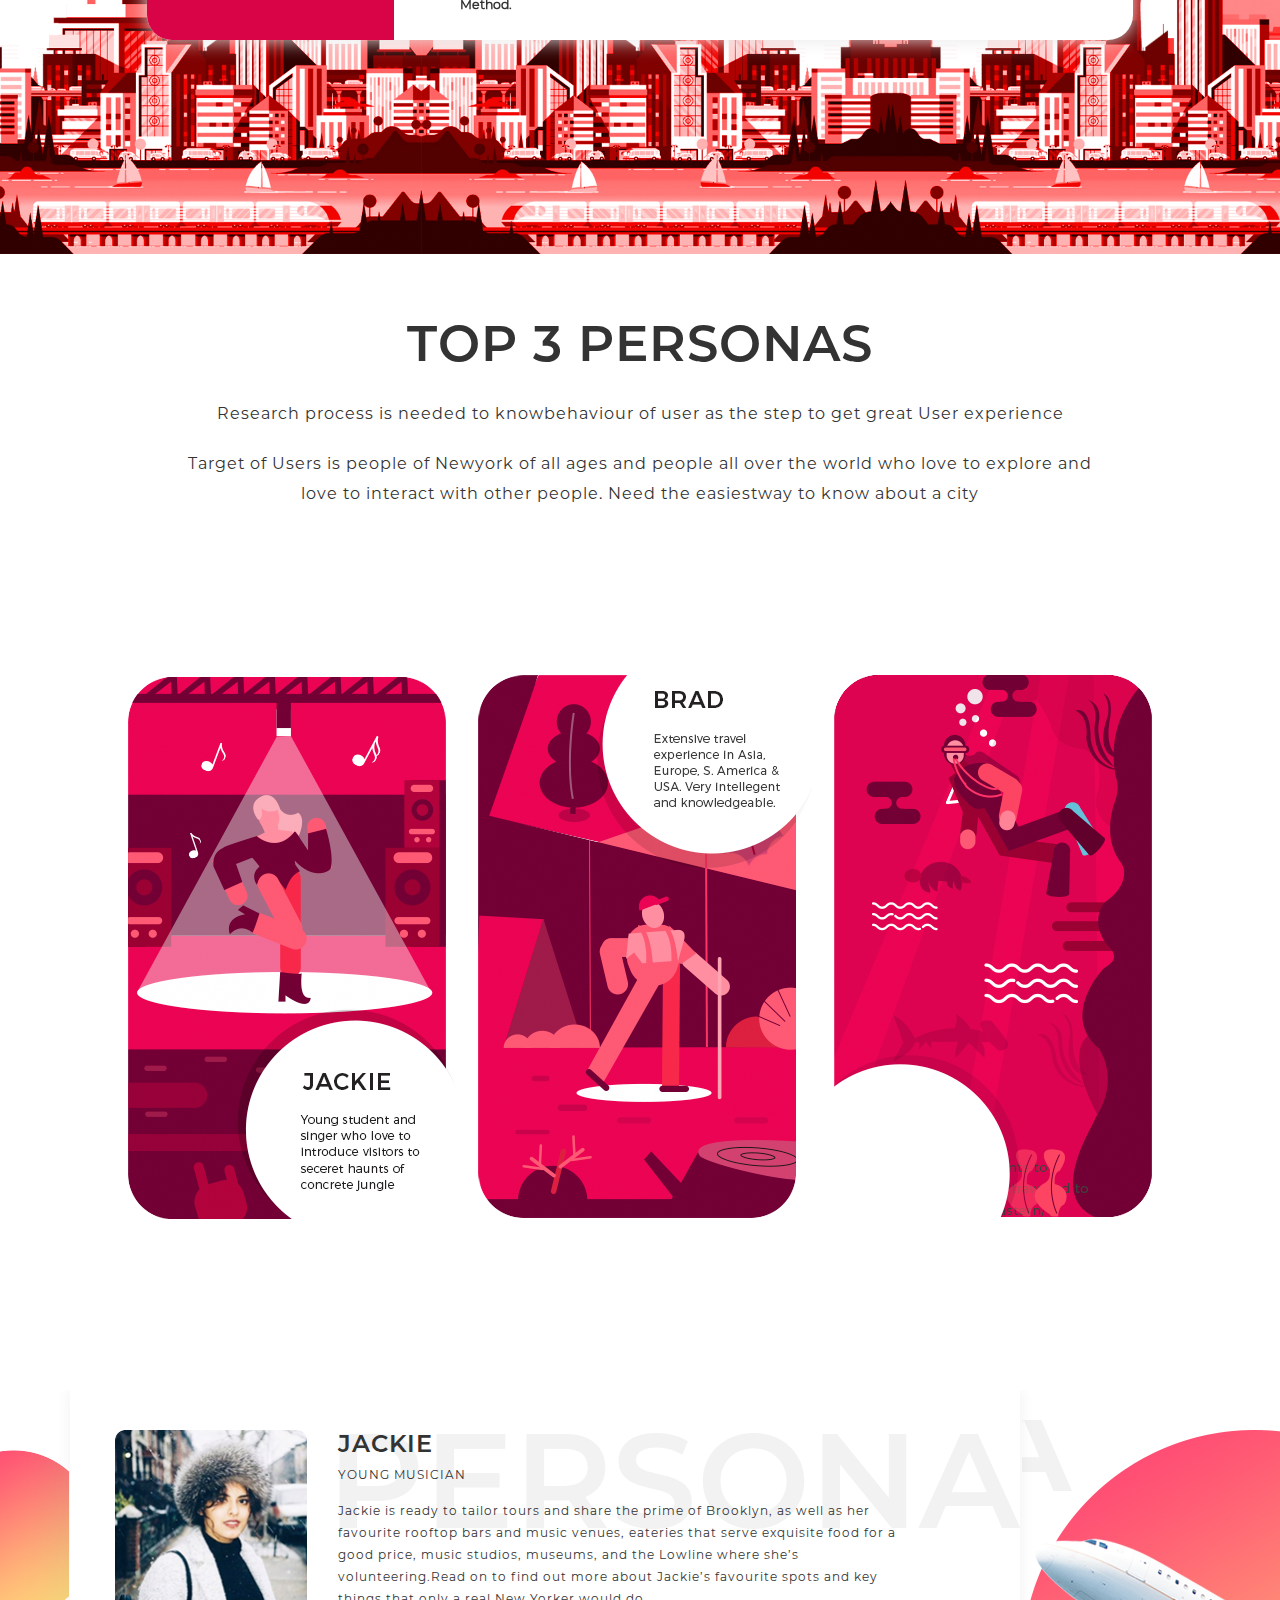
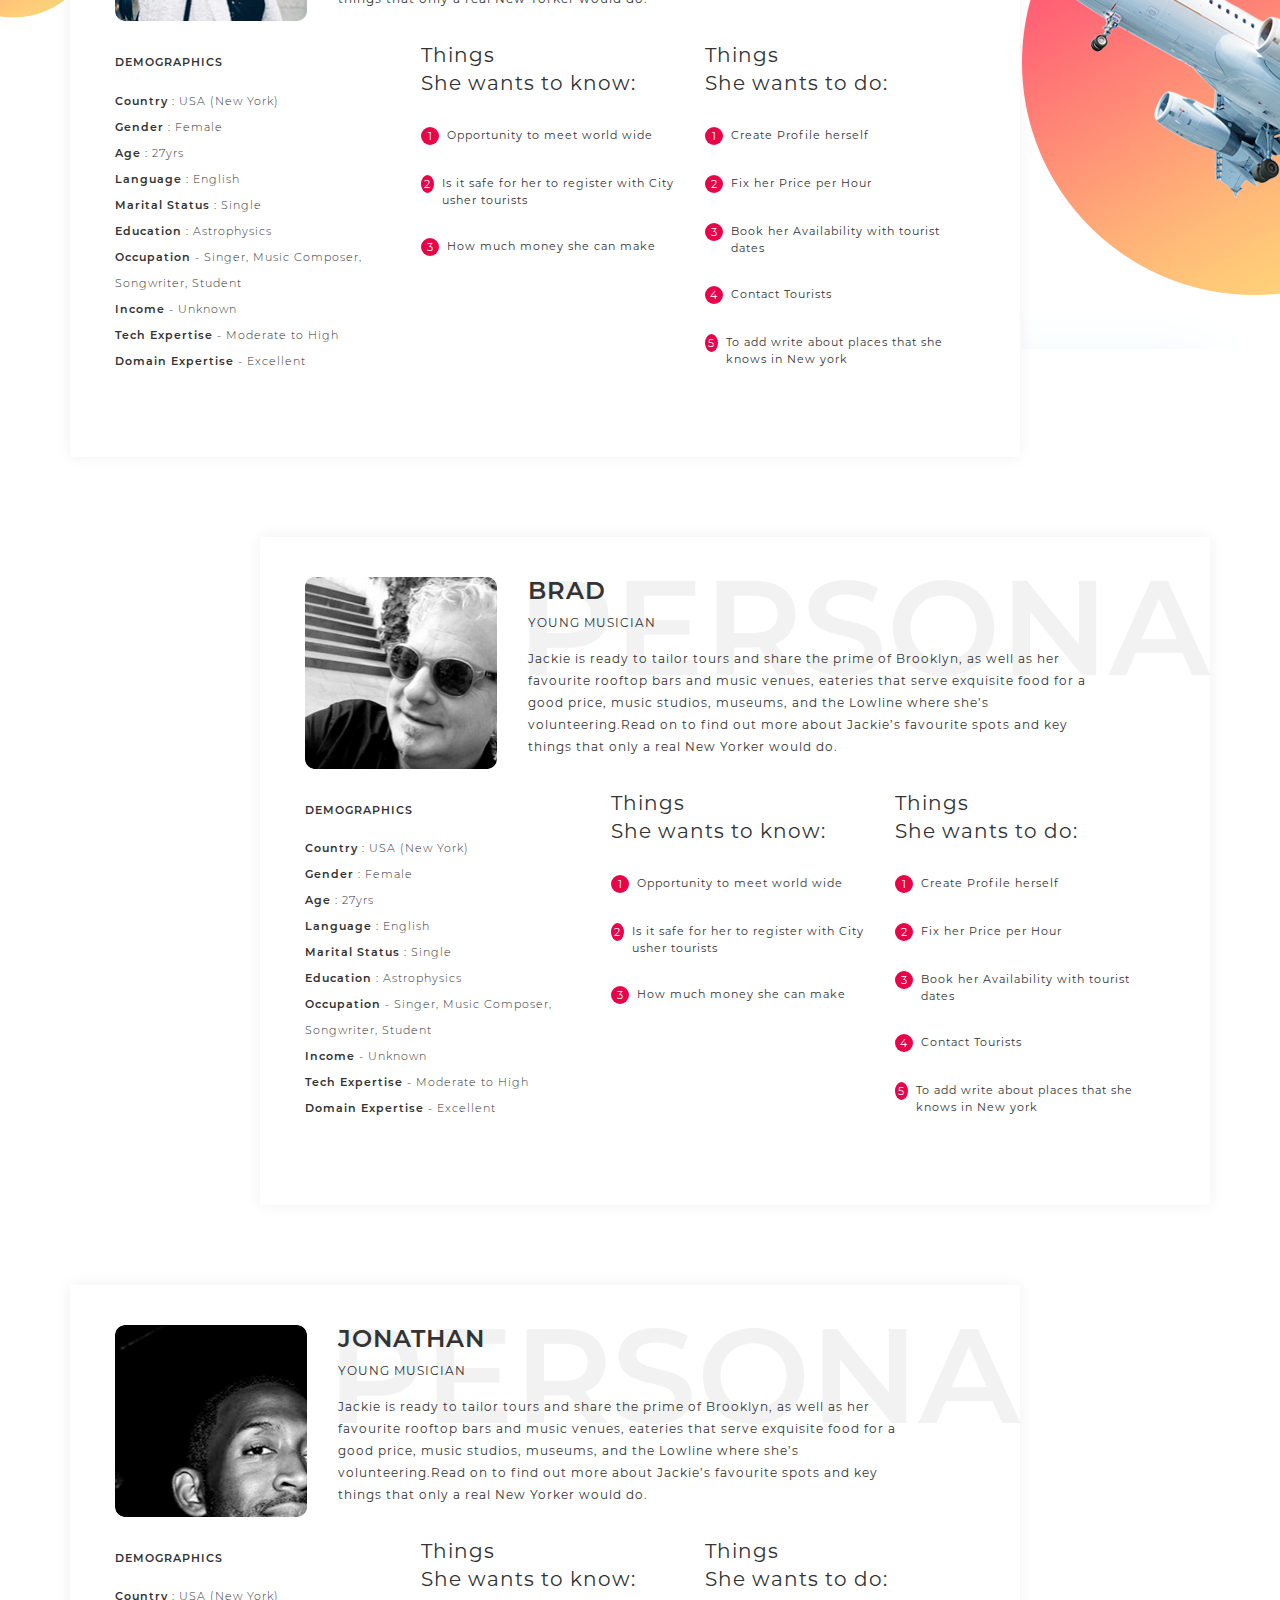
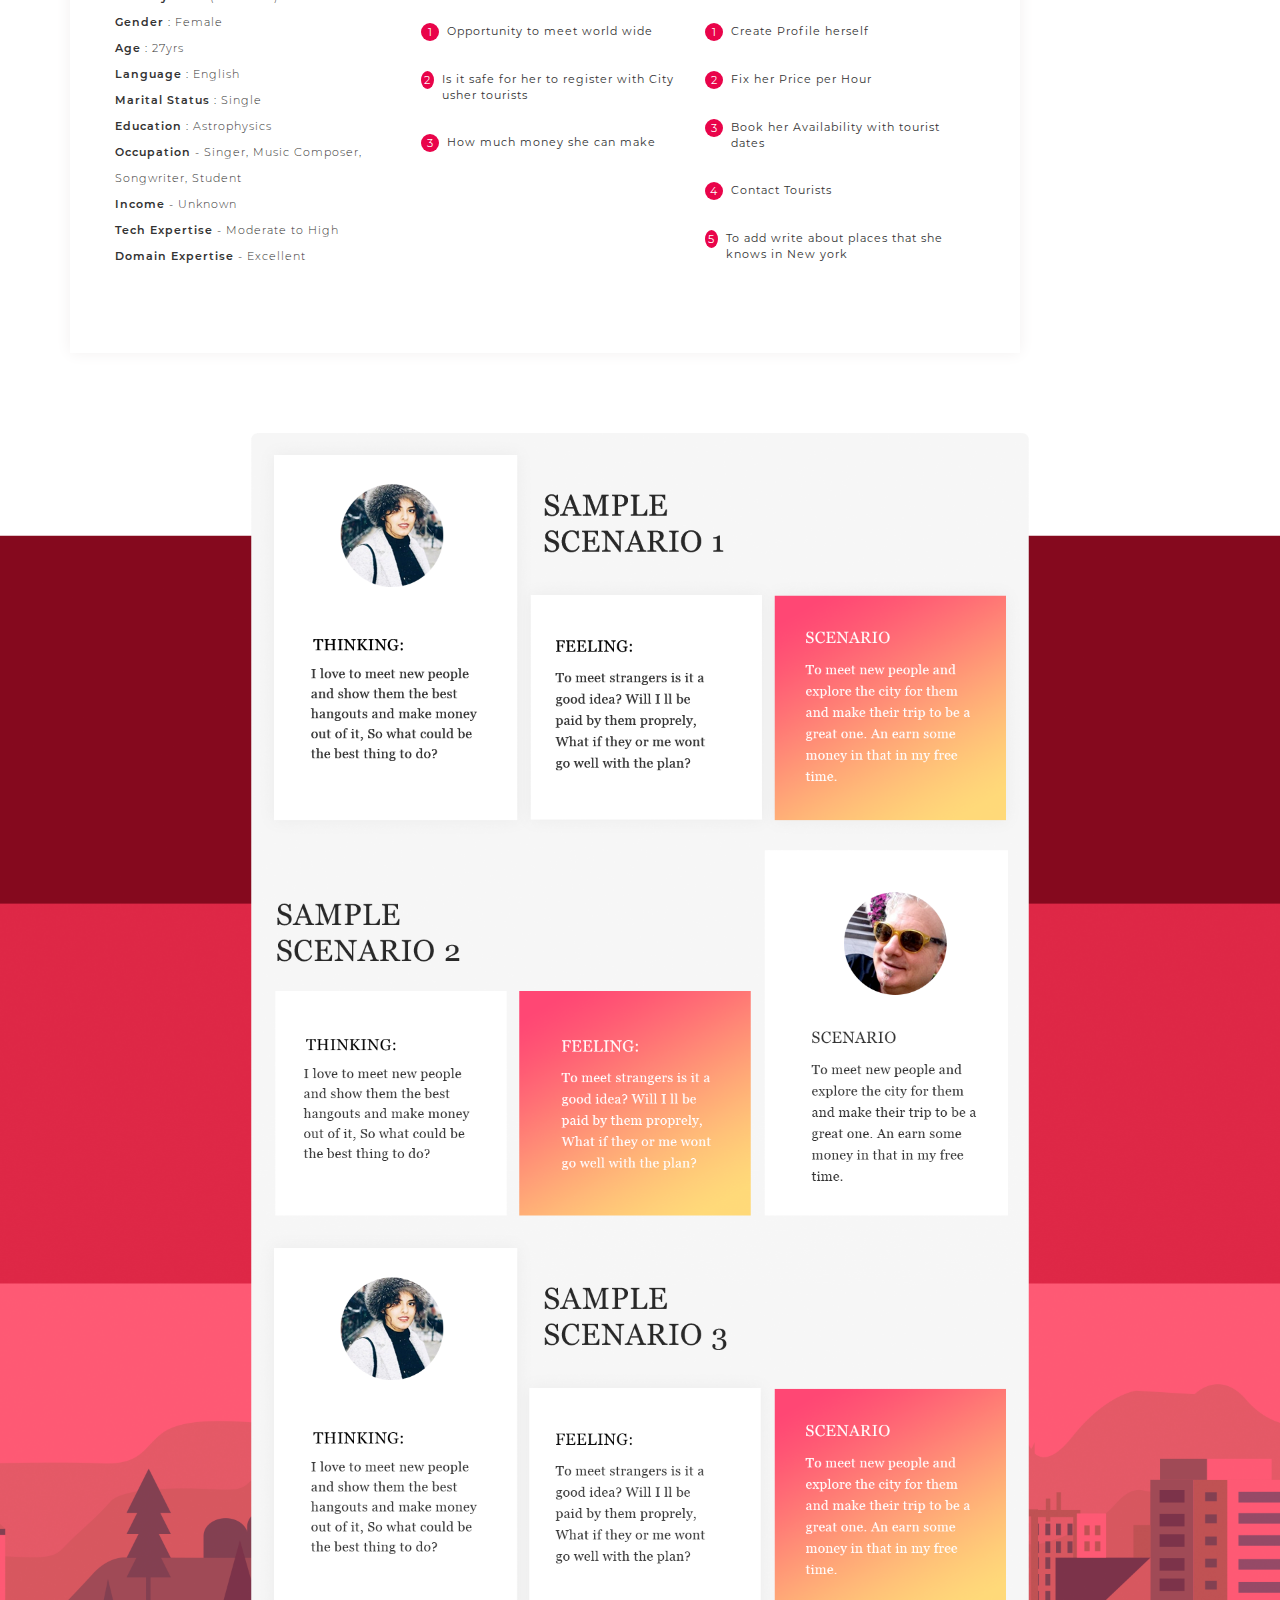
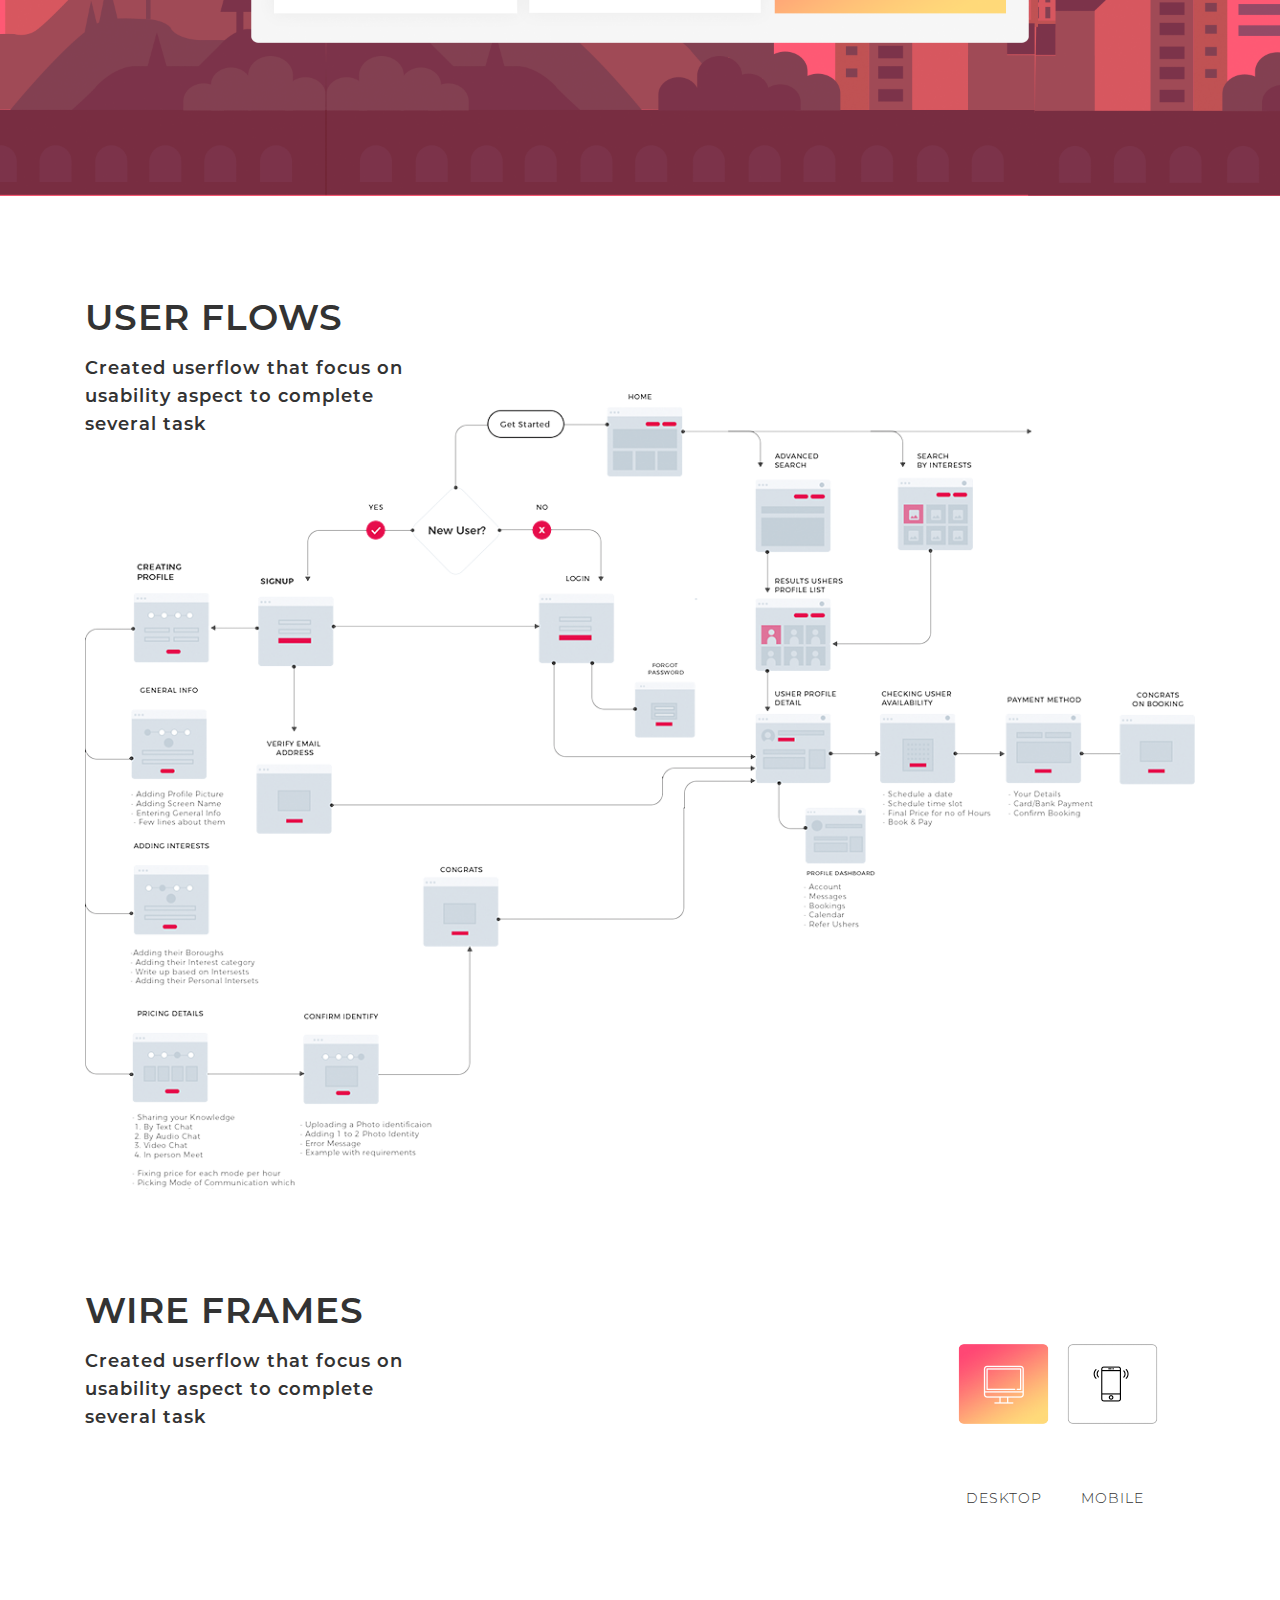
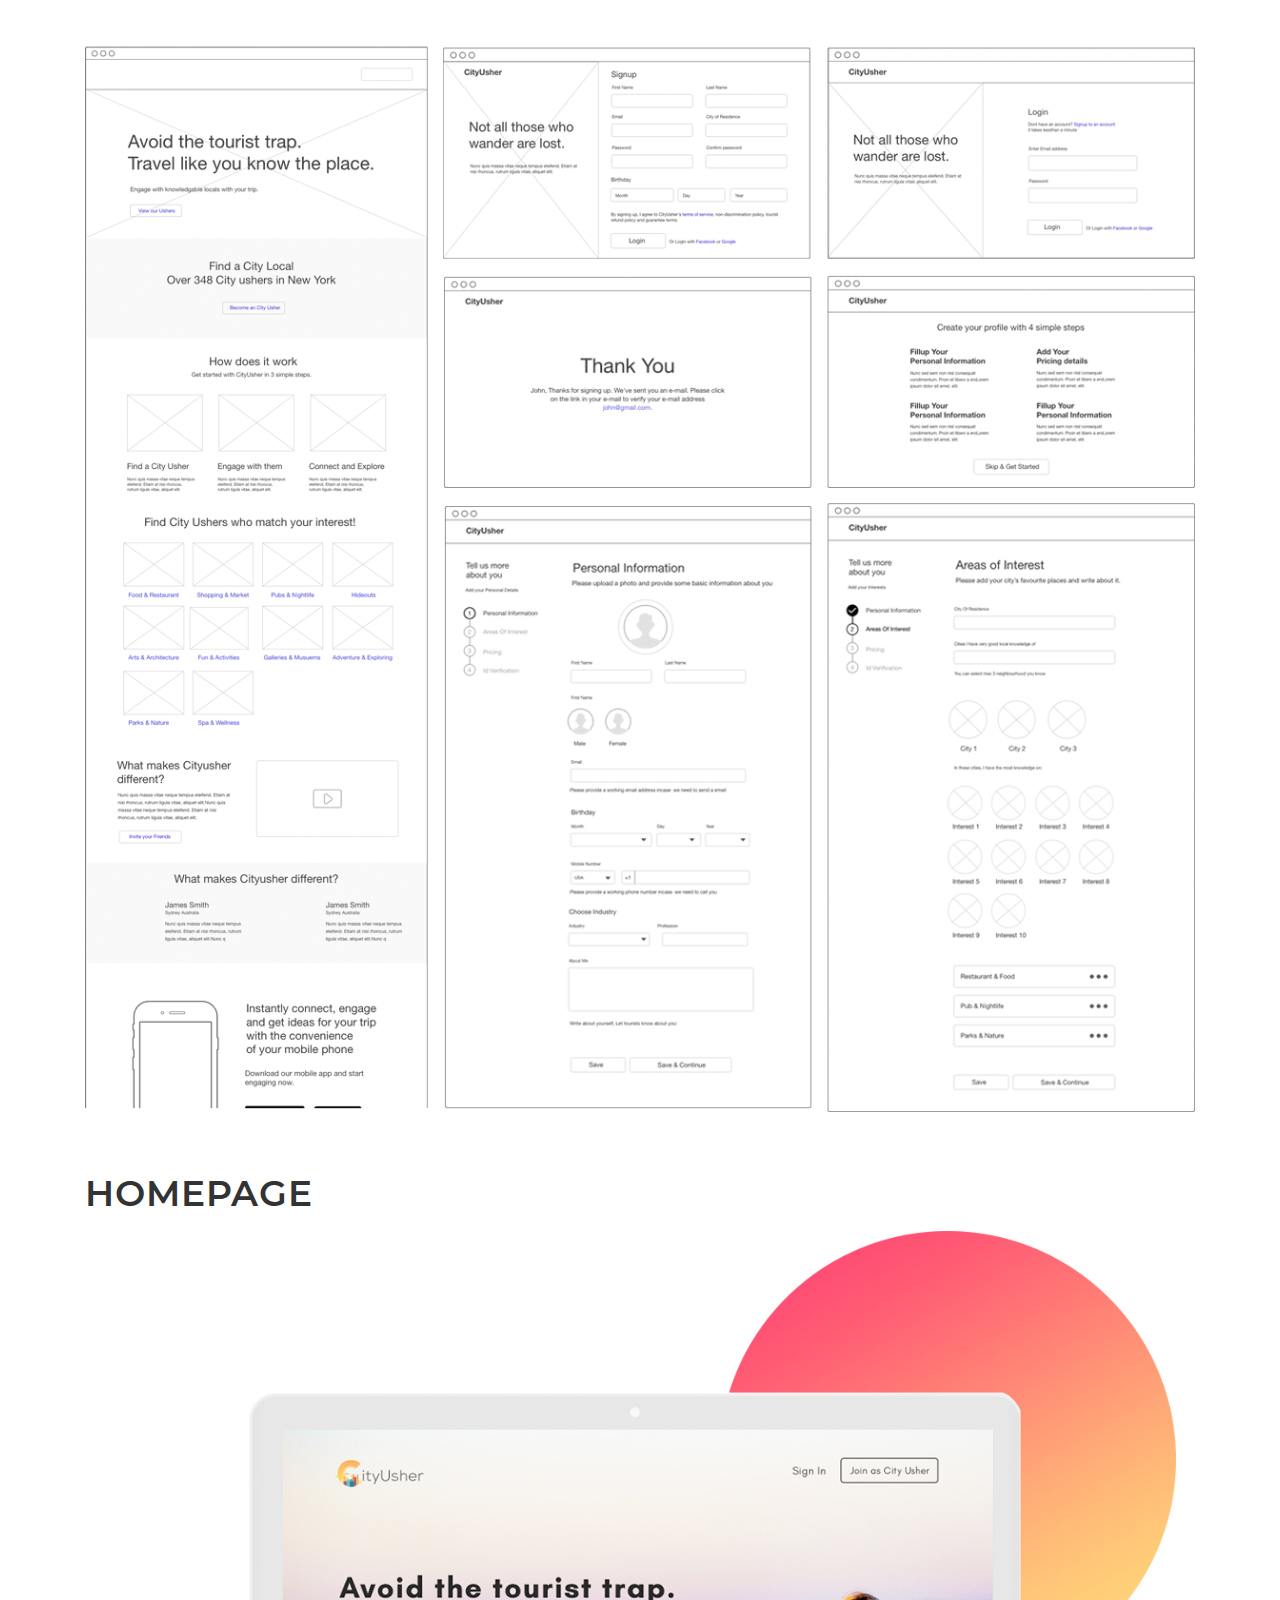
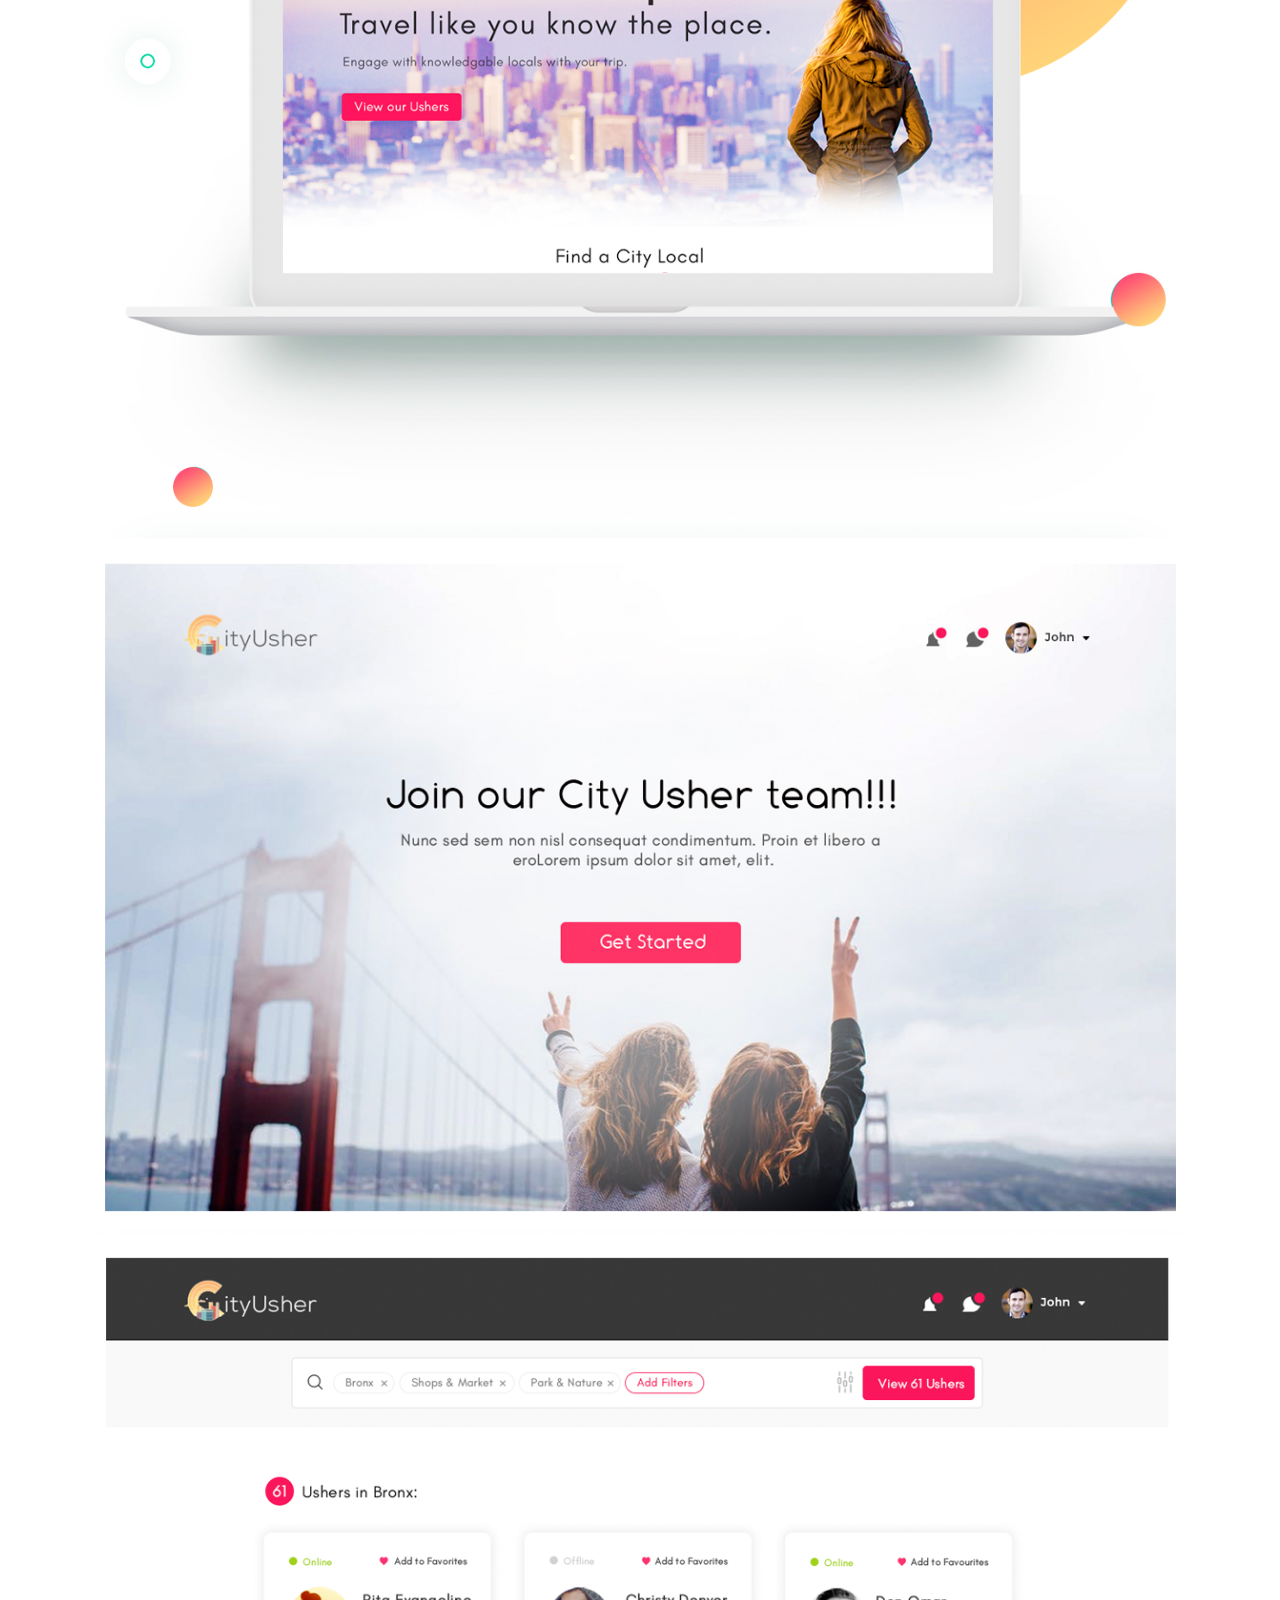
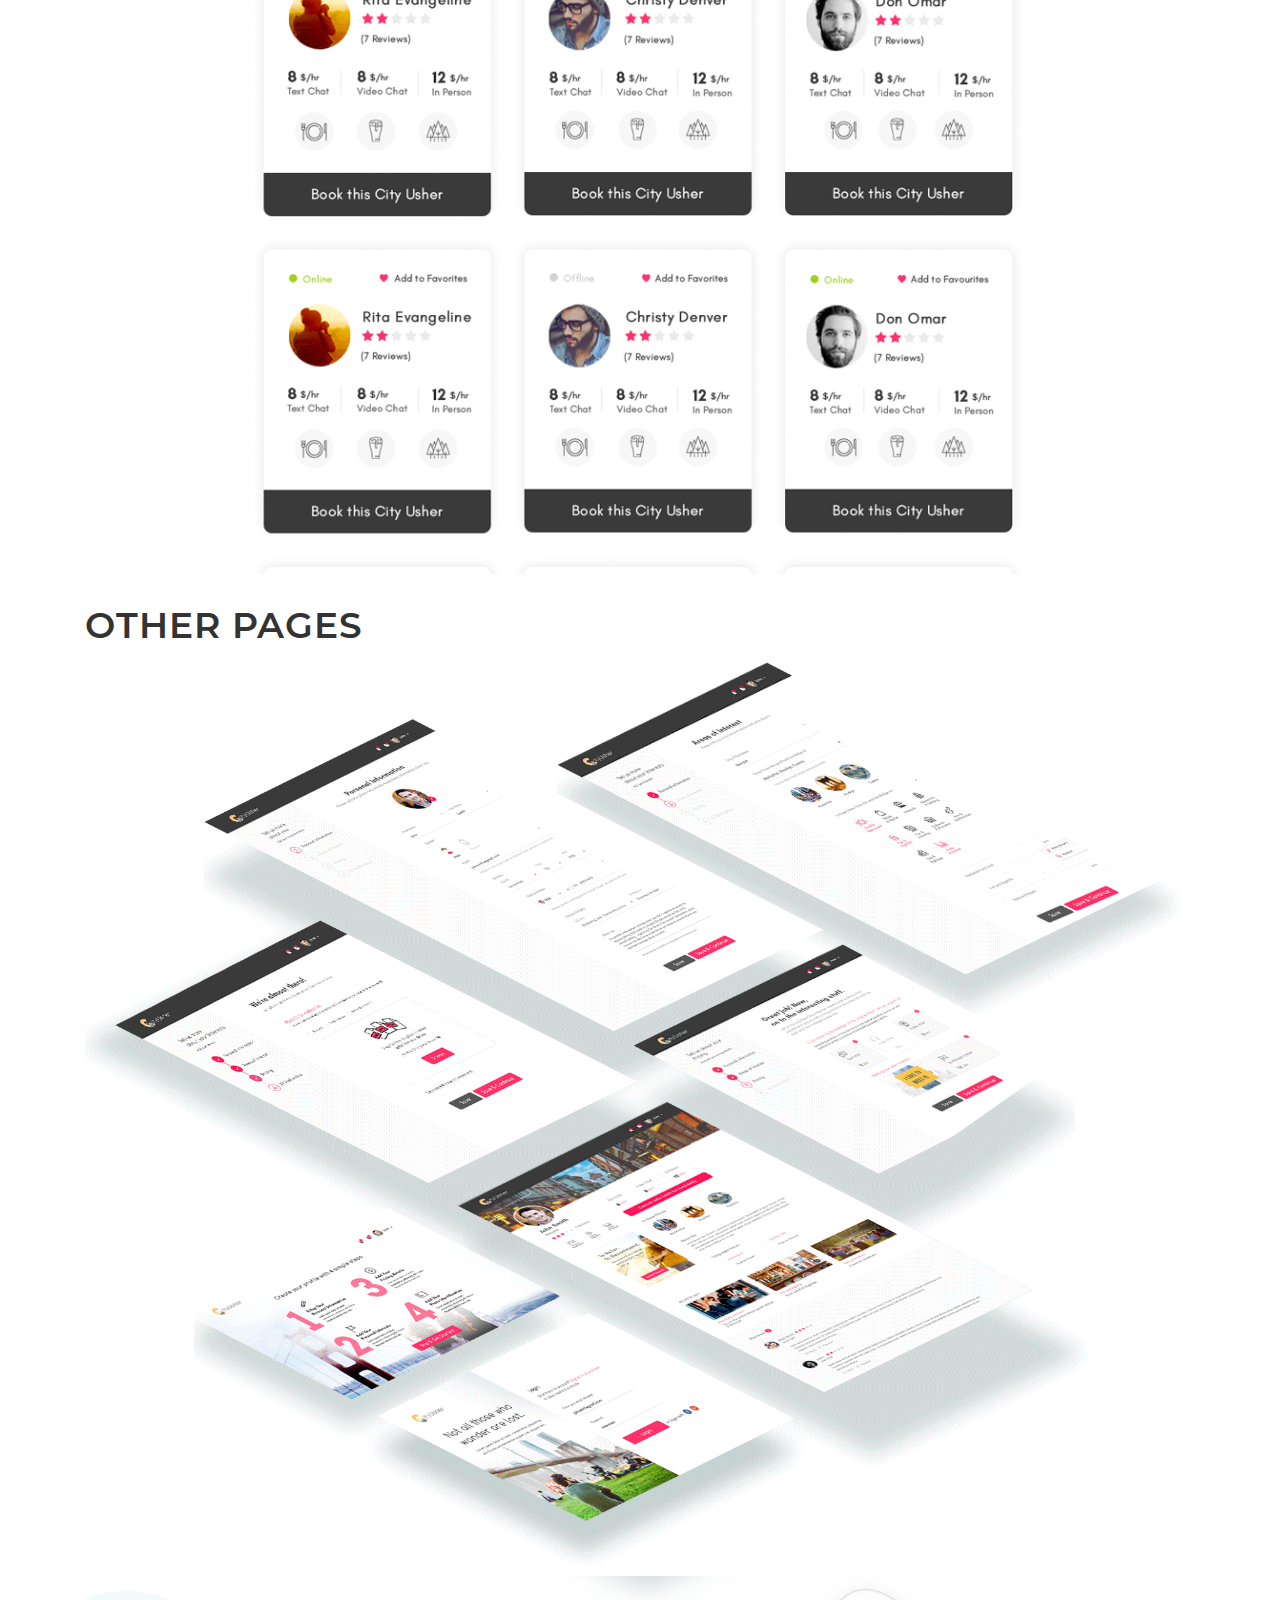
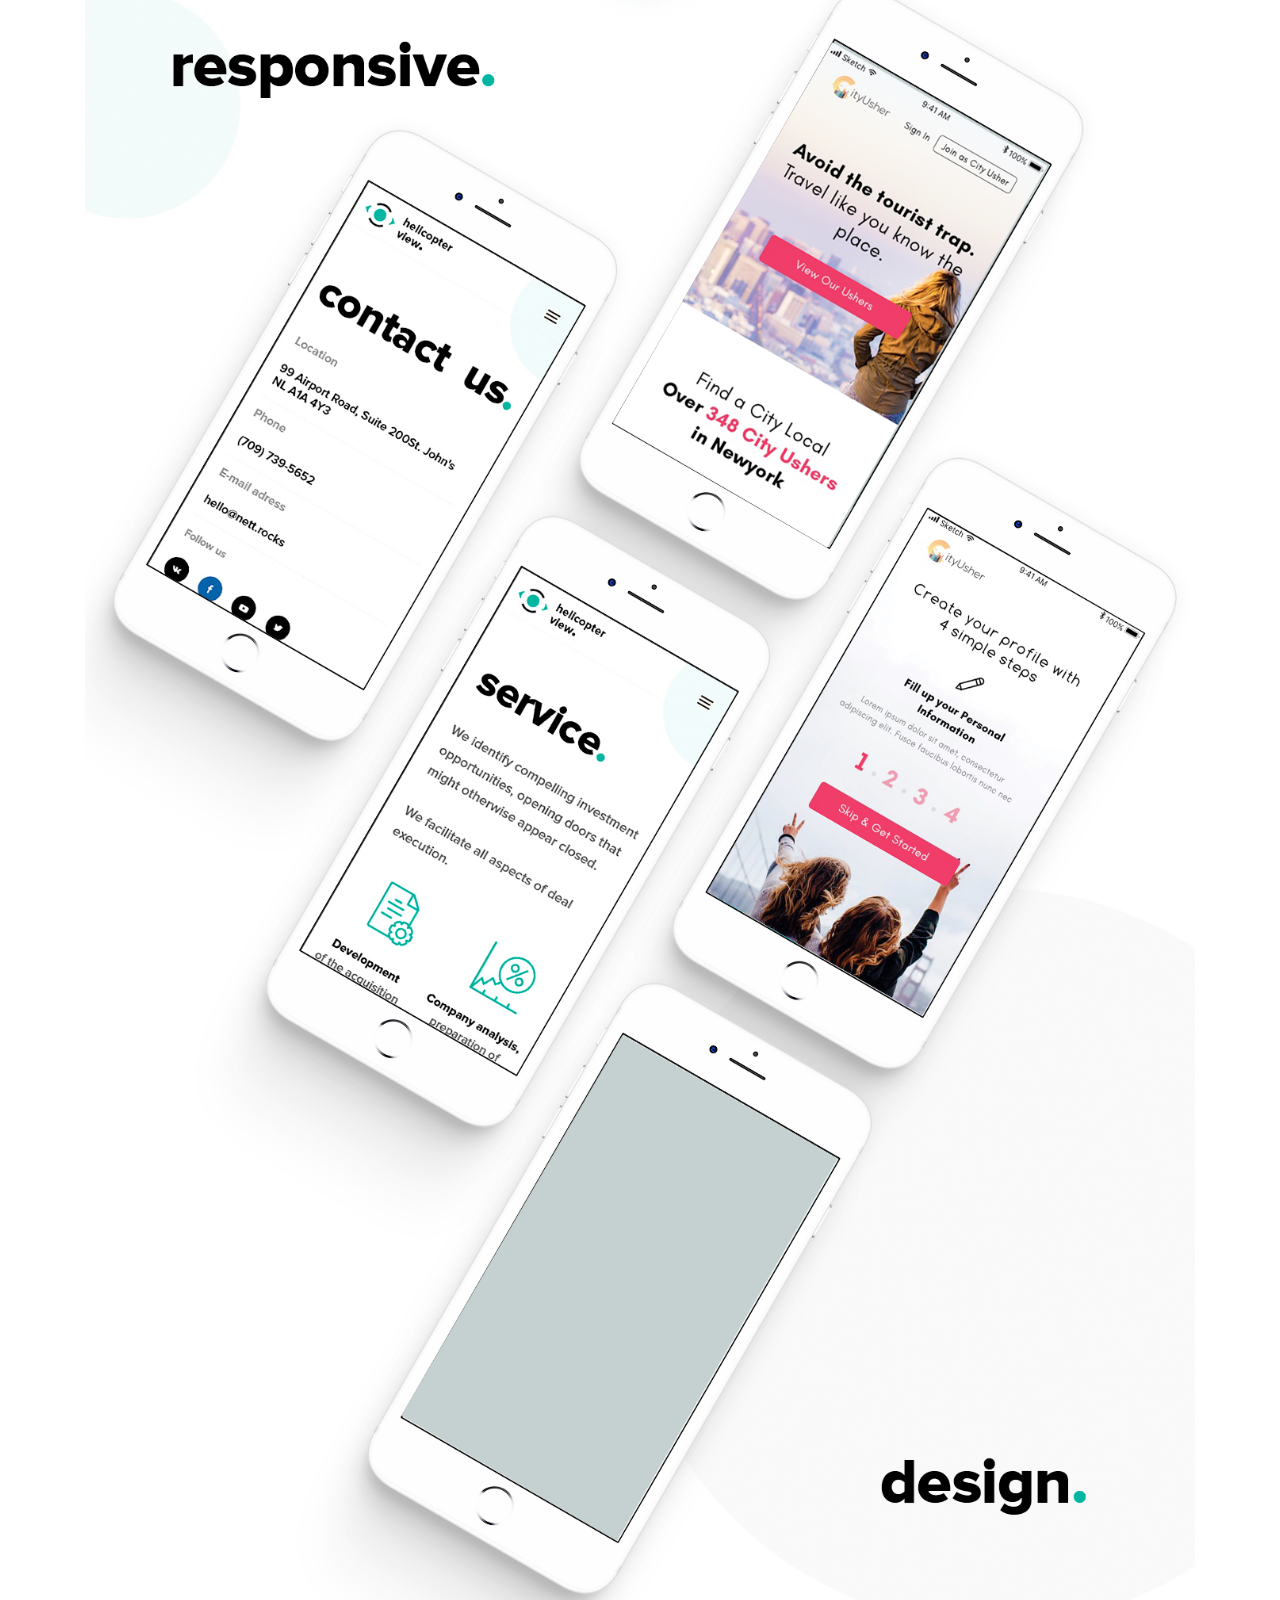
==== commit 9d98d377: "Updated 26.03.18" ====
--- a/CityUsher.html
+++ b/CityUsher.html
@@ -24,28 +24,12 @@
 <body>
     <!-- Section 1 starts here -->    
     <div class="container-fluid topBanner section_1">
-        <div class="outer-menu">
-            <input class="checkbox-toggle" type="checkbox" />
-            <div class="hamburger">
-                <div></div>
-            </div>
-            <div class="menu">
-                <div>
-                    <div>
-                        <ul>
-                            <li>
-                                <a href="#">About</a>
-                            </li>
-                            <li>
-                                <a href="#">Process</a>
-                            </li>
-                            <li>
-                                <a href="#">Content</a>
-                            </li>
-                        </ul>
-                    </div>
-                </div>
-            </div>
+        <div class="topMenu">
+                <ul class="container">
+                    <li><a href="javascript:void(0)">Home</a></li>   
+                    <li><a href="javascript:void(0)">About</a></li>
+                    <li  onclick="scroll_to_div(portfolio)"><a href="javascript:void(0)">Portfolio</a></li>                                               
+                </ul>
         </div>
         <div class="container">
             <h1>City Usher</h1>
@@ -645,18 +629,19 @@
             </div>
             <div class="col-md-5 col-sm-5 col-xs-5"></div>
             <div class="col-md-3 col-sm-4 col-xs-6">
-                <ul class="clearfix">
+                <ul class="clearfix toggler">
                     <li>
-<img src="assets/images/cityUsher/toggleDesktop.png" alt="" class="img-fluid">
+                            <img src="assets/images/cityUsher/toggleDesktop.png" alt="" class="img-fluid">
                         <p class="caption">DESKTOP</p>
                     </li>
                     <li>
-<img src="assets/images/cityUsher/toggleMobile.png" alt="" class="img-fluid">
+                        <img src="assets/images/cityUsher/toggleMobile.png" alt="" class="img-fluid">
                         <p class="caption">MOBILE</p>
                     </li>
                 </ul>
             </div>
-            <div class="col-md-12 col-sm-12 col-xs-12">
+            <div class="col-md-12 col-sm-12 col-xs-12 toggleImg">
+                <img src="assets/images/cityUsher/deskWire.png" alt="" class="img-fluid active">                
                 <img src="assets/images/cityUsher/mobilleWireFrame.png" alt="" class="img-fluid">
             </div>
         </div>
@@ -682,10 +667,23 @@
 
             </div>
         </div>
-
+    
     </div>
     <!-- section 7 ends here -->
 
+    <!-- Section 8 starts here -->
+    <div class="contactMe">
+        <div class="container">
+            <h1 class="text-center">Let's work together</h1>
+            <p>I’m always open to new opportunities (full-time, freelance and contract).</p>
+            <p>Email me at
+                <a href="mailto:martinharrison27@gmail.com">martinharrison27@gmail.com</a> if you’re interested in working together.</p>
+            <button class="btn" type="submit">
+                <a href="mailto:martinharrison27@gmail.com">Contact Me</a>
+            </button>
+        </div>
+    </div>
+    <!-- Section 8 ends here -->
 
 </body>
 
--- a/assets/css/global.css
+++ b/assets/css/global.css
@@ -27,9 +27,14 @@
     font-family: 'GlacialIndifference-Bold';
     src: url('fonts/GlacialIndifference-Bold.otf');
 }
+
 @font-face {
     font-family: 'BebasNeueBold';
     src: url('fonts/BebasNeueBold.otf');
+}
+@font-face {
+    font-family: 'Campton-LightDEMO';
+    src: url('fonts/Campton-LightDEMO.otf');
 }
 body {
     font-family: 'GlacialIndifference-Regular';
@@ -37,12 +42,13 @@
 }
 
 /*Canvas design*/
+
 html,
 body {
-  height: 100%;
-  width: 100%;
-  margin: 0;
-  padding: 0;
+    height: 100%;
+    width: 100%;
+    margin: 0;
+    padding: 0;
 }
 
 #particle-canvas {
@@ -50,39 +56,53 @@
     width: 100%;
     height: 100%;
 }
-#particle-canvas div{
+
+#particle-canvas div {
     background: none !important;
 }
+
 /*Canvas design*/
 
-.no_padding{
+.no_padding {
     padding: 0;
 }
-.no_margin{
+
+.no_margin {
     margin: 0;
 }
-.no_animation *{
+
+.no_animation * {
     -webkit-transition: none !important;
     -moz-transition: none !important;
     -ms-transition: none !important;
     -o-transition: none !important;
 }
+
 .pos_rel {
     position: relative;
 }
 
-.banner_inner{
+.banner_inner {
     z-index: 99;
 }
+
 .top_banner.full_bg {
     min-height: 100vh;
     min-width: 100vw;
-    background: url('../images/bg.png') center no-repeat;
+    /* background: url('../images/bg.png') center no-repeat; */
     background-size: 100% 100%;
     position: relative;
     margin-bottom: 100px;
-}
-.top_banner .navbar{
+    color: #fff;
+}
+#bgVideo{
+    position: absolute;
+    right: 0;
+    bottom: 0;
+    min-width: 100%;
+    min-height: 100%;
+}
+.top_banner .navbar {
     z-index: 99;
 }
 
@@ -94,9 +114,41 @@
     display: block;
 }
 
+.topMenu.active {
+    position: fixed;
+    left: 0;
+    right: 0;
+    background-color: rgba(0, 0, 0, 0.9);
+    z-index: 9;
+}
+
+.topMenu ul {
+    display: flex;
+    align-items: center;
+    justify-content: flex-end;
+    margin-bottom: 0;
+    height: 60px;
+    padding-top: 50px;
+}
+.topMenu.active ul{
+    padding-top: 0;
+}
+.topMenu ul li {
+    list-style: none;
+    font-size: 20px;
+    letter-spacing: 1px;
+    margin-right: 24px;
+}
+
+.topMenu ul li a {
+    text-decoration: none;
+    color: #fff;
+}
+
 .strong {
     font-family: 'Montserrat-Regular';
 }
+
 .top_banner .navbar {
     margin: 0 -15px;
     position: absolute;
@@ -106,7 +158,6 @@
 
 .header {
     margin: 0 auto;
-    color: #333;
     position: absolute;
     max-width: 500px;
     padding-left: 90px;
@@ -121,17 +172,11 @@
     letter-spacing: 1px;
     font-family: 'GlacialIndifference-Regular';
     line-height: 40px;
-    color: #333
-}
-
-.header h4 .strong {
-    color: #444;
 }
 
 .header h1 {
     font-size: 80px;
     font-family: 'GlacialIndifference-Regular';
-    color: #444;
 }
 
 .top_banner .my_pic {
@@ -143,24 +188,29 @@
     overflow: hidden;
     z-index: 20;
 }
-.overlay_image{
+
+.overlay_image {
     position: absolute;
     bottom: 0;
     right: 0;
     left: 90px;
     margin-left: auto;
     margin-right: auto;
-    transition: all 0.4s ease-out 0.35s;  
-}
-.underlay_image{
+    transition: all 0.4s ease-out 0.35s;
+}
+
+.underlay_image {
     transition: all 0.3s ease-in;
 }
-.no_animation .overlay_image{
+
+.no_animation .overlay_image {
     transform: translateY(100%);
 }
-.no_animation .underlay_image{
+
+.no_animation .underlay_image {
     transform: scale(0)
 }
+
 .vertical_text {
     writing-mode: tb;
     transform: rotate(180deg);
@@ -220,7 +270,9 @@
 #item-carousel {
     padding-top: 25px;
 }
-
+.carousel-item img{
+    cursor: pointer;
+}
 .carousel-item .wrap {
     display: flex;
 }
@@ -261,7 +313,8 @@
     text-decoration: none;
 }
 
-#item-carousel .carousel-indicators li {
+#item-carousel .carousel-indicators li,
+#item-carousel1 .carousel-indicators li {
     text-indent: 0;
     cursor: pointer;
     margin-right: 15px;
@@ -274,6 +327,10 @@
     left: 0;
     right: 0;
     width: auto;
+}
+
+#item-carousel1 ol.carousel-indicators {
+    bottom: 0;
 }
 
 ol.carousel-indicators li,
@@ -286,26 +343,30 @@
     background: transparent;
 }
 
-#item-carousel .carousel-indicators img {
+#item-carousel .carousel-indicators img,
+#item-carousel1 .carousel-indicators img {
     width: 13px;
     cursor: pointer;
 }
 
-#item-carousel .carousel-indicators li img:nth-child(2) {
+#item-carousel .carousel-indicators li img:nth-child(2),
+#item-carousel1 .carousel-indicators li img:nth-child(2) {
     /* display: none; */
     position: absolute;
-    top:7px;
+    top: 7px;
     opacity: 0;
     transition: opacity 0.5s;
 }
 
-#item-carousel .carousel-indicators li.active>img:first-child {
+#item-carousel .carousel-indicators li.active>img:first-child,
+#item-carousel1 .carousel-indicators li.active>img:first-child {
     /* display: none; */
     opacity: 0;
     transition: opacity 0.5s;
 }
 
-#item-carousel .carousel-indicators li.active img:nth-child(2) {
+#item-carousel .carousel-indicators li.active img:nth-child(2),
+#item-carousel1 .carousel-indicators li.active img:nth-child(2) {
     /* display: initial; */
     opacity: initial;
     transition: opacity 0.5s;
@@ -333,31 +394,139 @@
     margin-top: -3px;
     padding-right: 10px;
 }
-@media only screen and (max-width:992px){
+/* Process section starts here */
+.processHome h1{
+    font-size: 45px;
+    font-family:'GlacialIndifference-Bold';
+    letter-spacing: 1px;
+    margin-top: 100px;
+    margin-bottom: 18px;
+}
+.processHome p{
+    font-size: 20px;
+    letter-spacing: 1px;
+    width: 60%;
+    margin: 0 auto;
+    margin-bottom: 80px;
+}
+.processHome img{
+    width: 94%;
+    margin-bottom: 45px;
+}
+.processHome .listContainer{
+    display: flex;
+    justify-content: space-between;
+    margin-bottom: 150px;
+}
+.processHome ul {
+    padding: 0;
+    letter-spacing: 1px;
+    margin-bottom: 30px;
+}
+.processHome li{
+    list-style: none;
+    font-size: 13px;
+    margin-bottom: 6px;
+}
+.processHome li.head{
+    font-size: 15px;
+    font-family: 'Montserrat-Bold';
+    margin-bottom: 22px;
+}
+.processHome .apps {
+    width: auto;
+    height: auto;
+    position: absolute;
+    bottom: 40px;
+    right: 30px;
+}
+/* Process section ends here */
+
+/* About section starts head */
+.myself{
+    margin-bottom: 170px;
+}
+.myself h1 {
+    font-size: 45px;
+    font-family: 'GlacialIndifference-Bold';
+    letter-spacing: 1px;
+    margin-bottom: 30px;
+}
+.myself p {
+    font-size: 20px;
+    font-family: 'Montserrat-Light';
+    letter-spacing: 1px;
+    line-height: 36px;
+}
+/* About Section ends here */
+
+/* Contact me form starts here */
+.contactMe{
+    padding: 70px 0;
+    background:linear-gradient(to right, #2e1855, #580844);
+    color: #fff;
+}
+.contactMe h1{
+    font-size: 45px;
+    font-family: 'GlacialIndifference-Bold';
+    letter-spacing: 1px;
+    margin-bottom: 30px;
+}
+.contactMe p{
+    font-size: 21px;
+    width: 85%;
+    margin: 0 auto;
+    font-family: 'Campton-LightDEMO';
+    letter-spacing: 1px;
+    line-height: 36px;
+}
+.contactMe p a{
+    text-decoration: underline;
+}
+.contactMe button{
+    font-family: 'Montserrat-Regular';
+    letter-spacing: 1px;
+    font-size: 24px;
+    background: transparent;
+    box-shadow: none;
+    border: 2px solid #fff;
+    color: #fff;
+    display: block;
+    margin: auto;
+    width: 230px;
+    height: 85px;
+    border-radius: 10px;
+    margin-top: 55px;
+    
+}
+/* Contact me form ends here */
+
+@media only screen and (max-width:992px) {
     .carousel_info .info,
     .carousel_info .carousel_container {
         max-width: 100%;
         width: 100%;
         flex: 100%;
     }
-    .carousel_info .info{
+    .carousel_info .info {
         order: 1;
     }
 }
-@media only screen and (max-width:767px){
+
+@media only screen and (max-width:767px) {
     .header {
         transform: none;
         padding-left: 0;
         margin-top: 50px;
     }
-    .social_icons_wrap{
+    .social_icons_wrap {
         width: min-content;
         float: right;
     }
-    .header h1{
+    .header h1 {
         font-size: 60px;
     }
-    .header h4{
+    .header h4 {
         font-size: 24px;
     }
     .vertical_social,
--- a/assets/css/CityUsher.css
+++ b/assets/css/CityUsher.css
@@ -22,7 +22,9 @@
     text-align: center;
     letter-spacing: 1px;
 }
-
+.topBanner .topMenu .container{
+    min-height: 0;
+}
 .topBanner .container h1 {
     font-family: 'GlacialIndifference-Bold';
     font-size: 75px;
@@ -495,7 +497,19 @@
     margin-top: 55px;
     margin-bottom: 60px;
 }
-
+.toggleImg img{
+    position: absolute;
+    opacity: 0;
+    
+}
+.toggleImg img.active{
+    position: relative;
+    opacity: 1;
+    transition:all 0.3s ease-in-out;
+}
+.toggler img{
+    cursor: pointer;
+}
 /* section 7 ends here */
 
 
